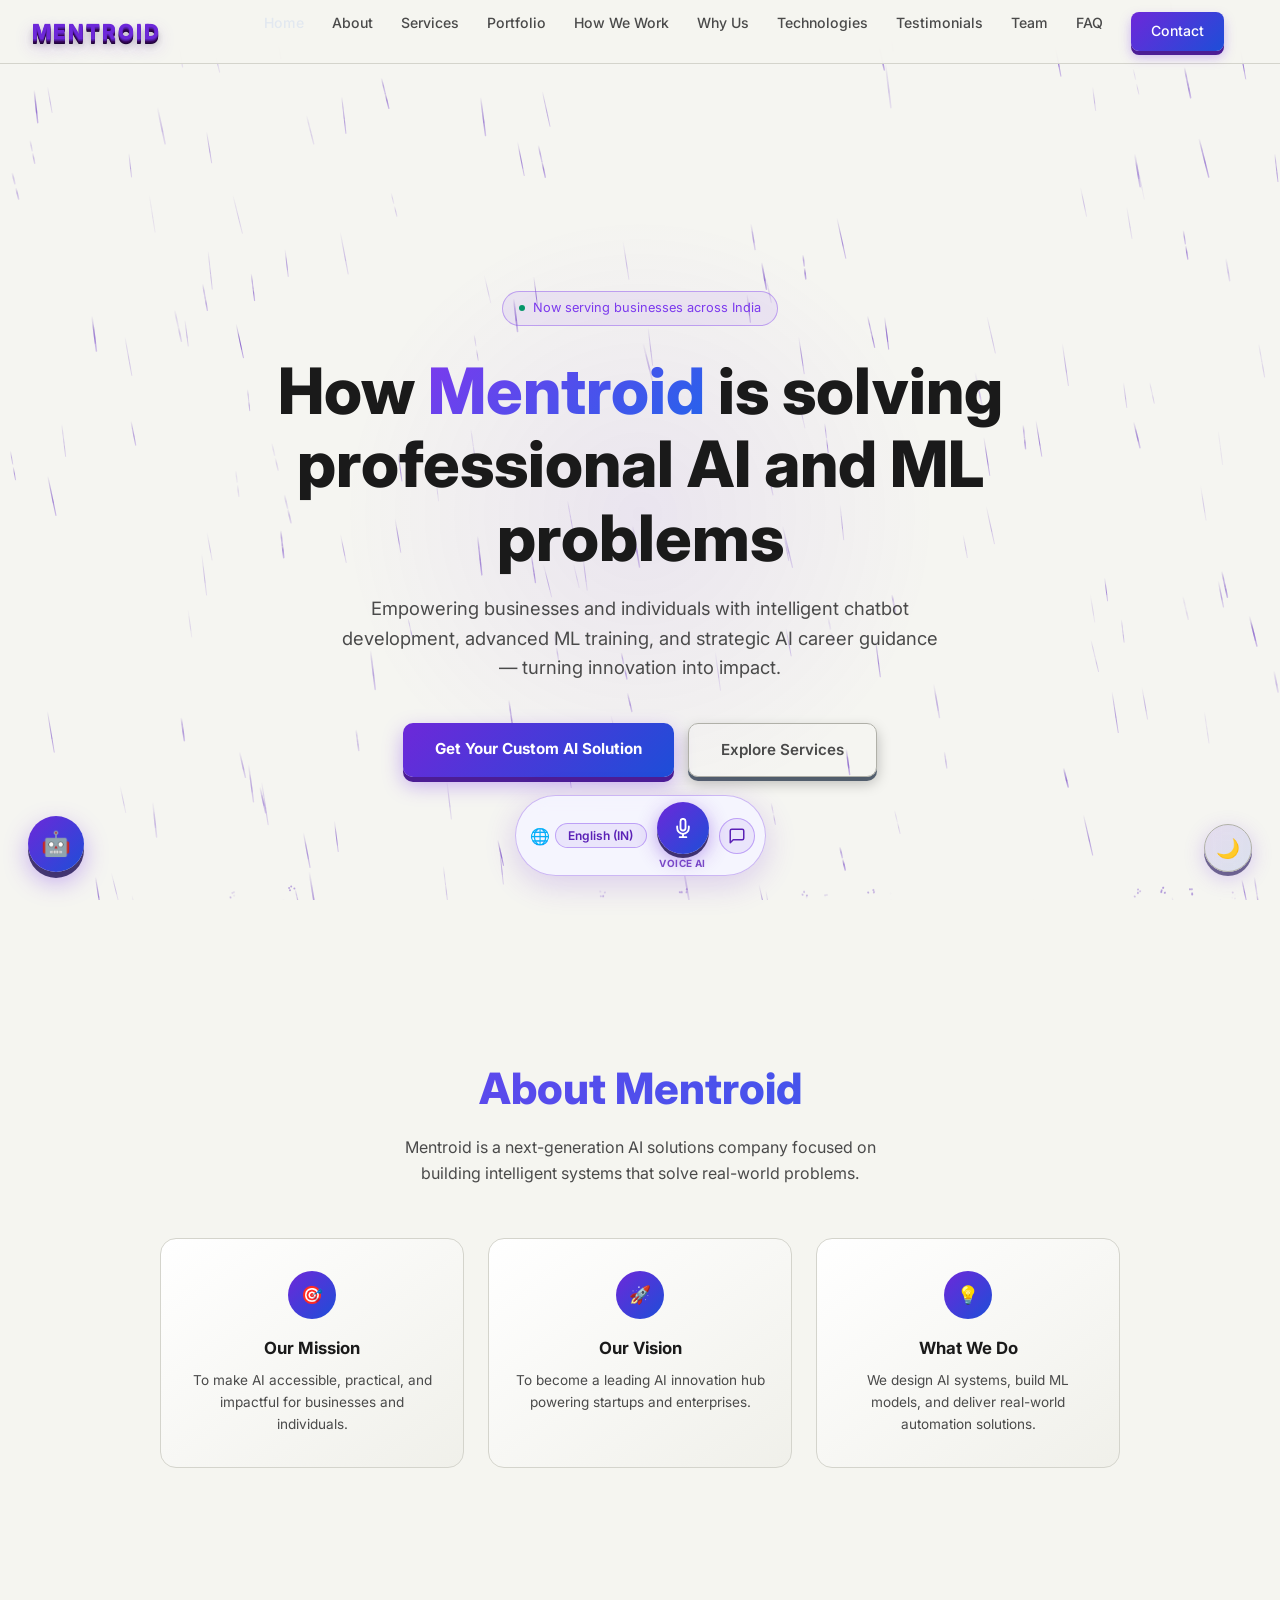
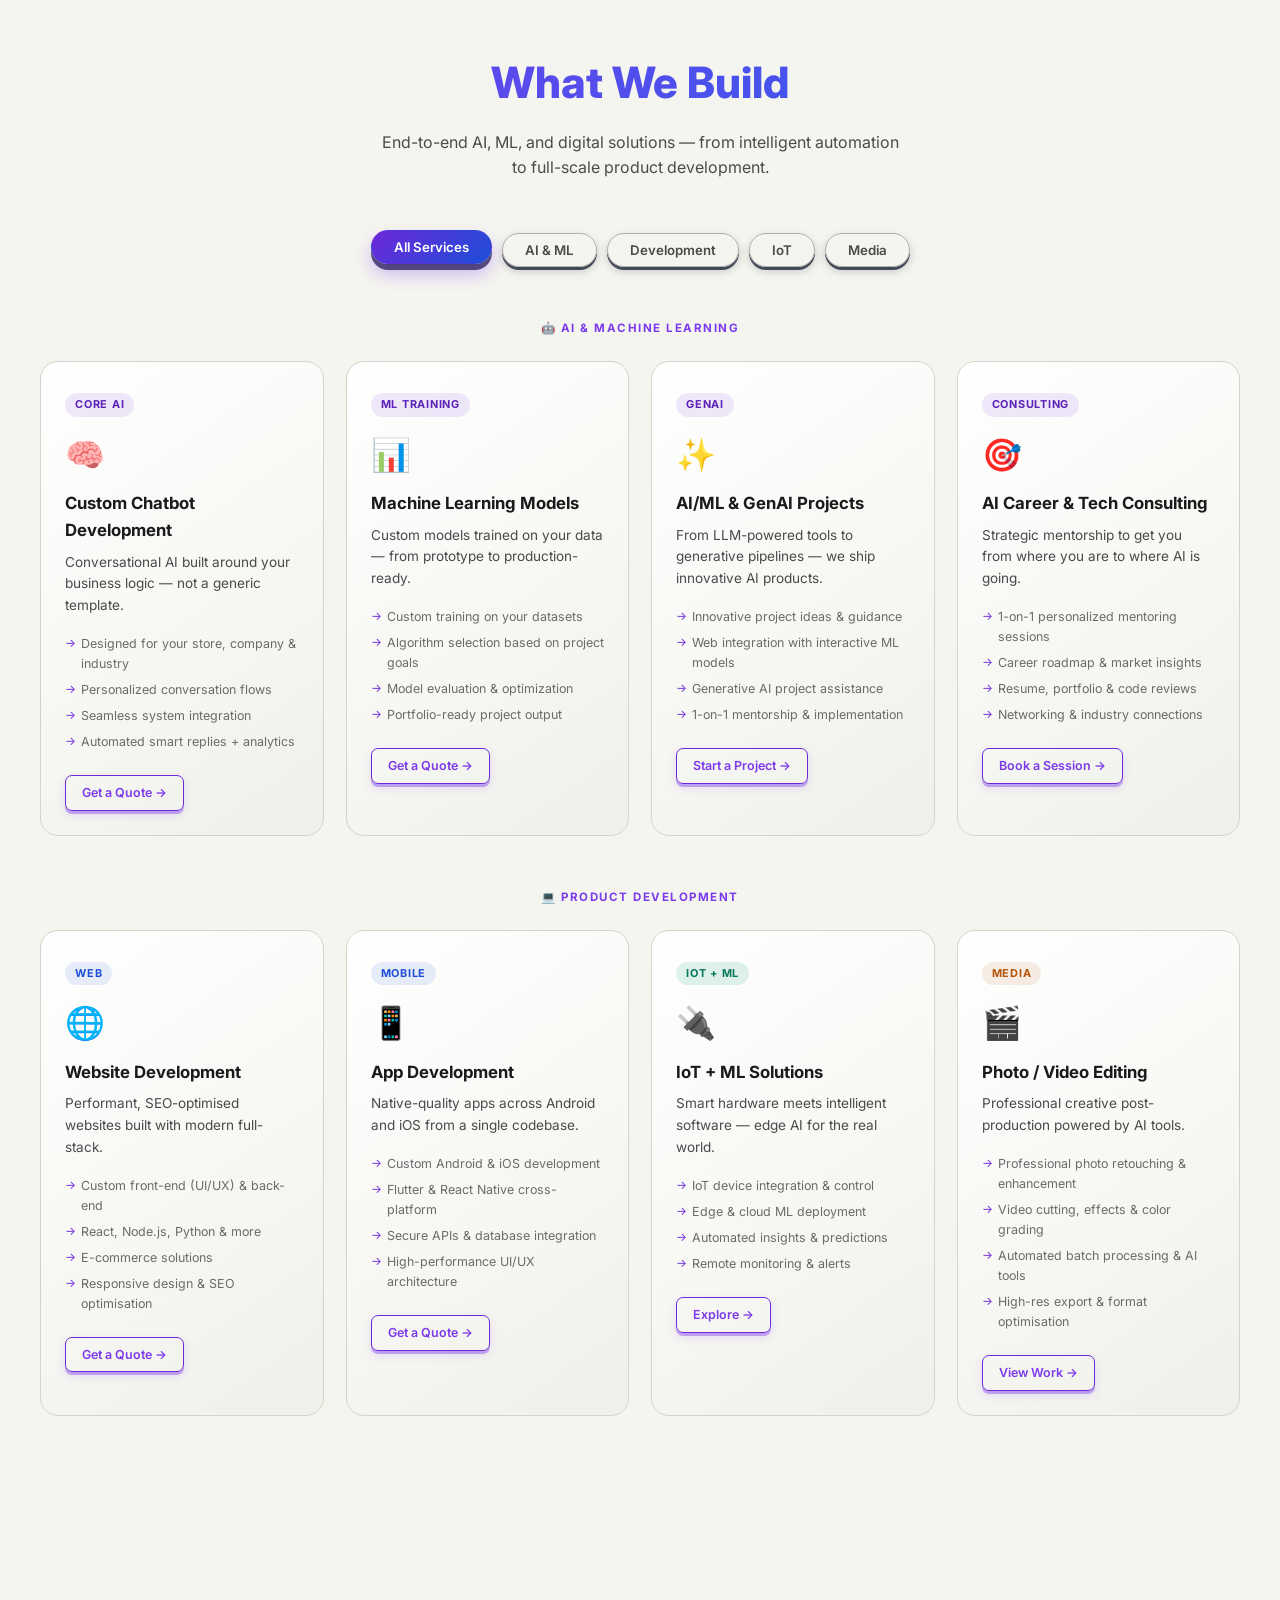
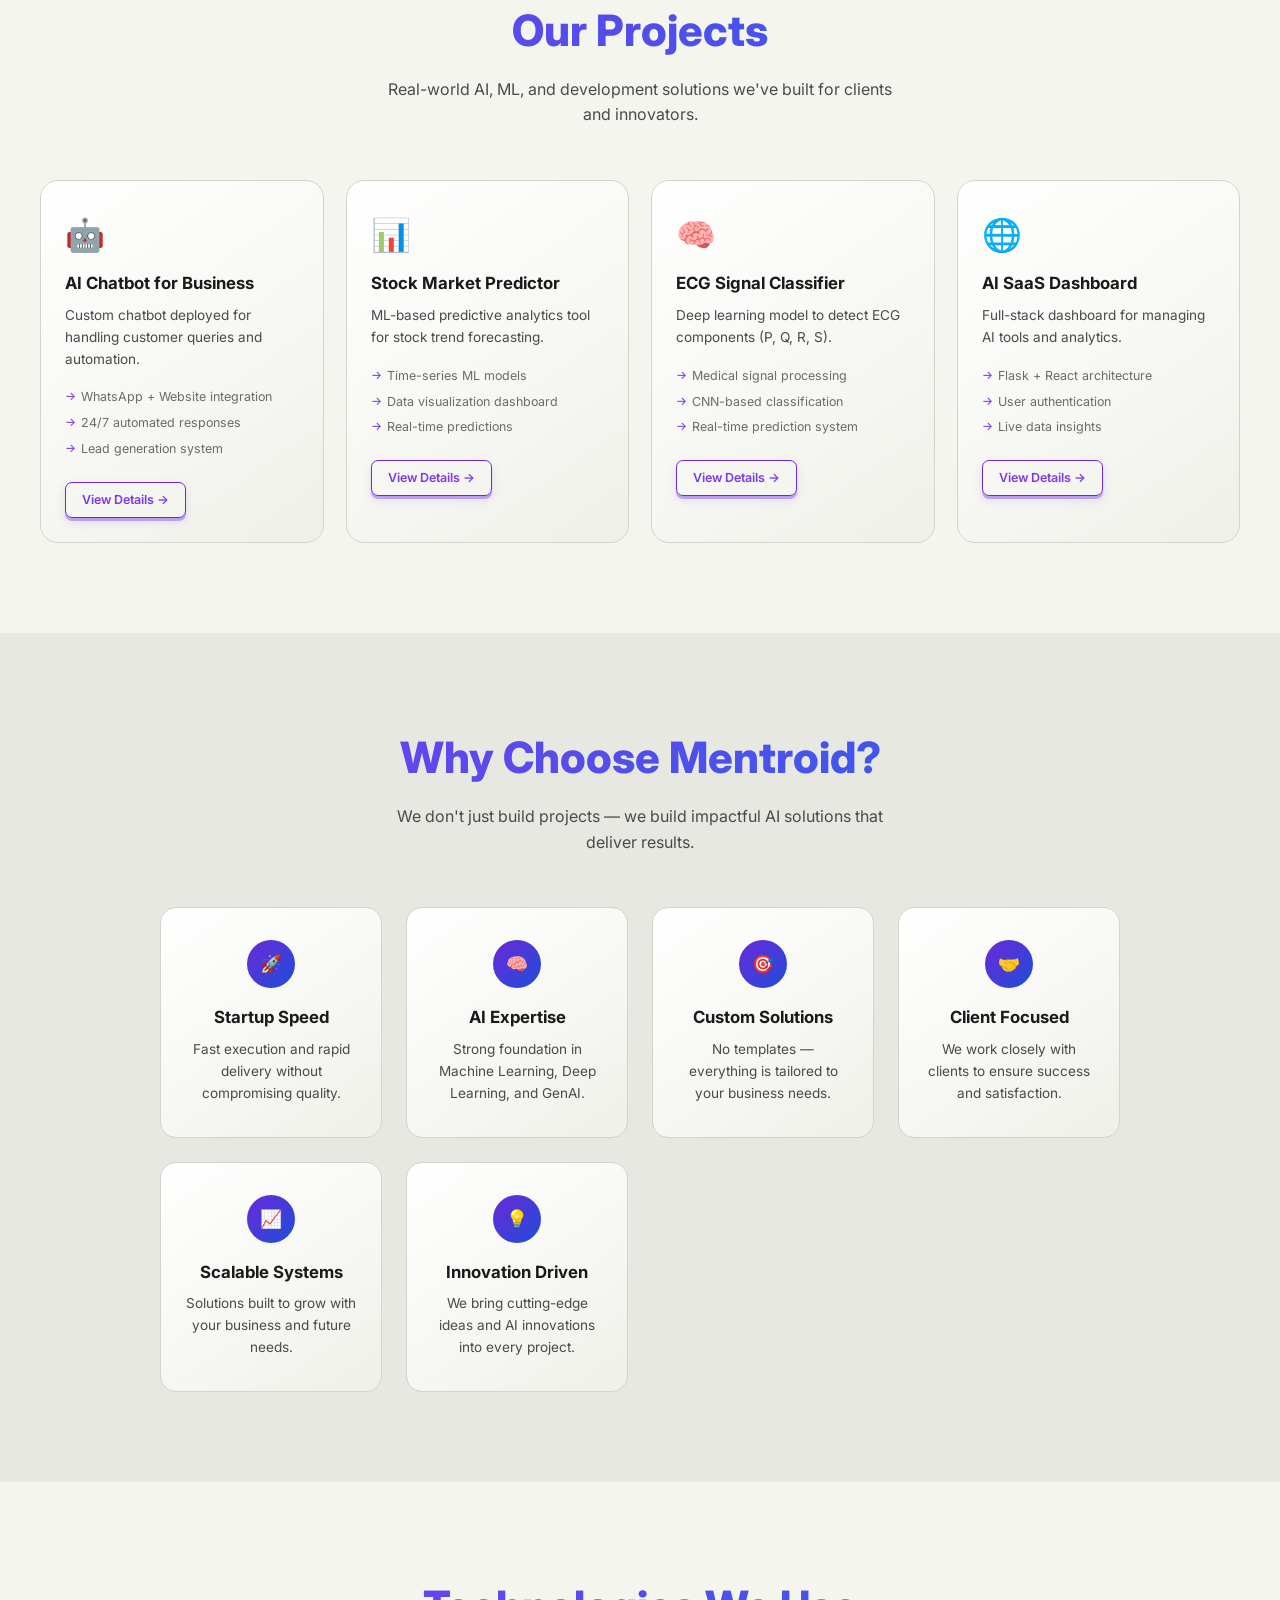
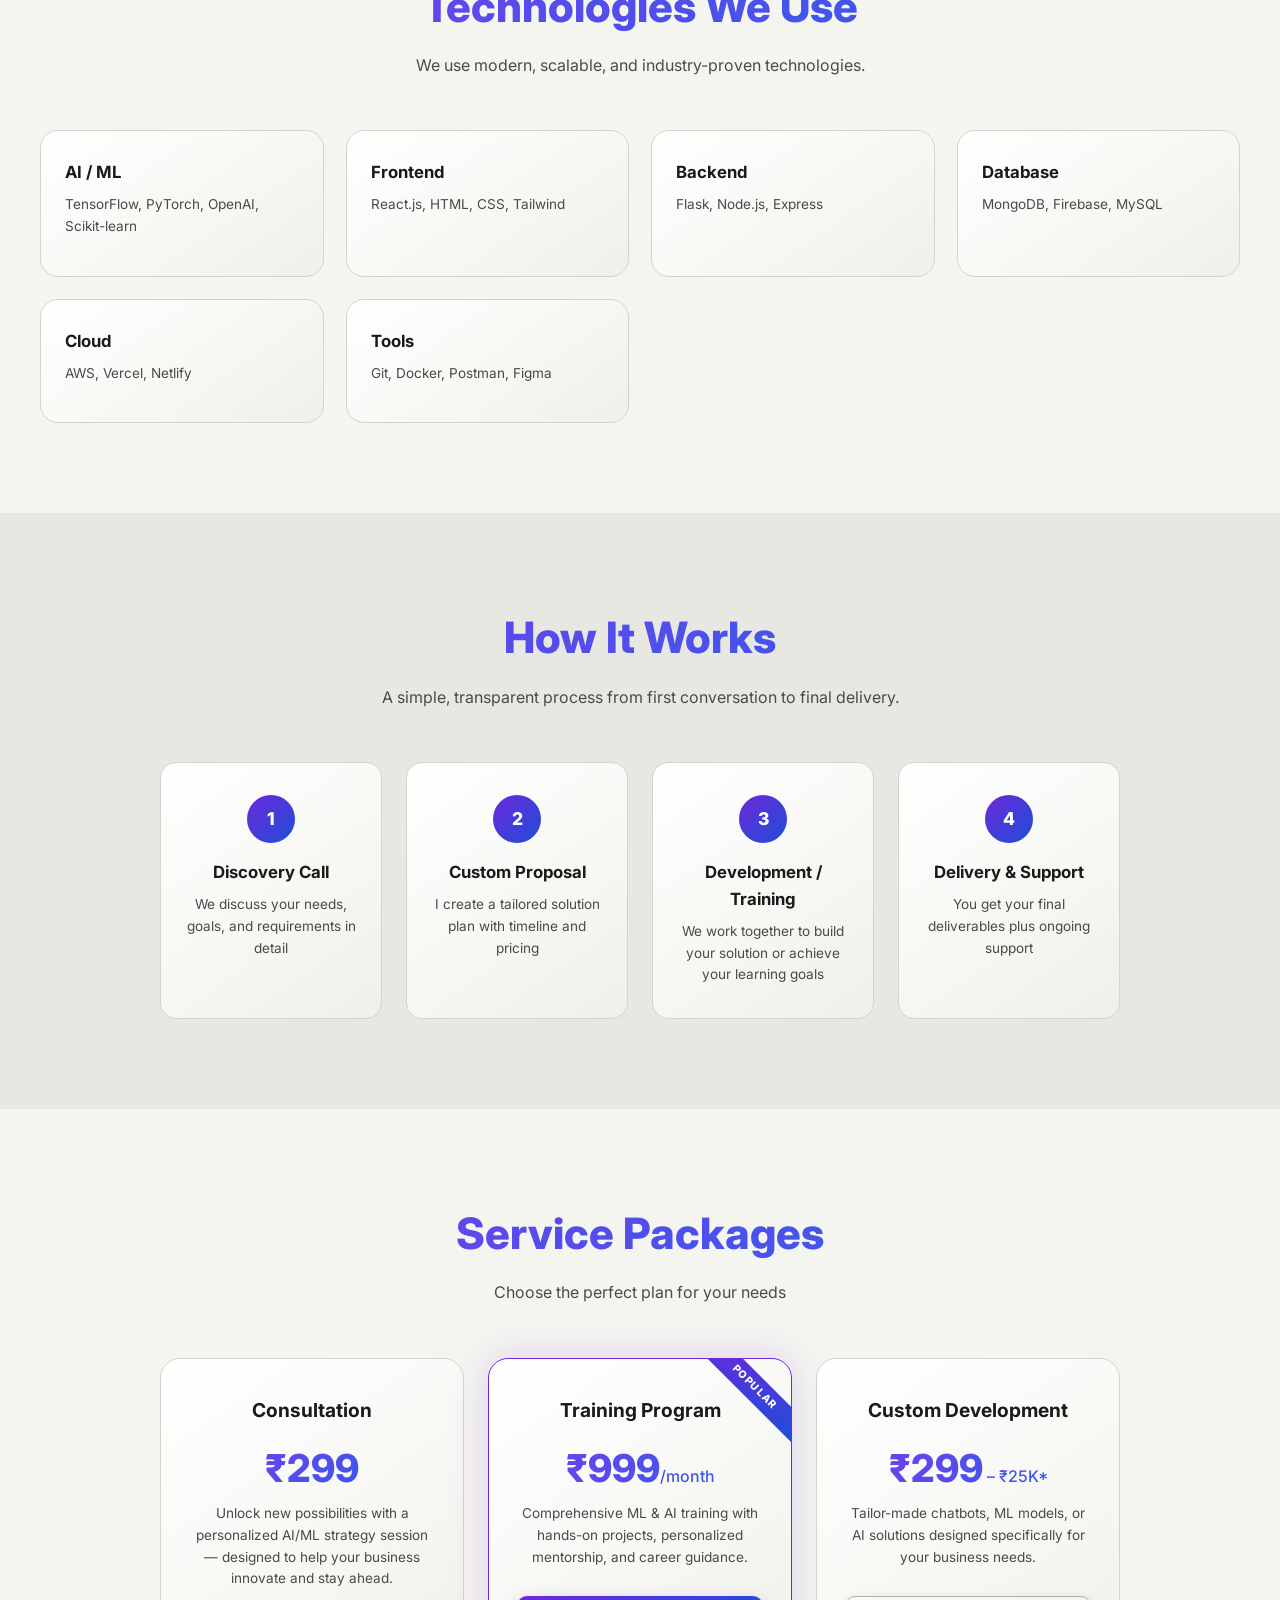
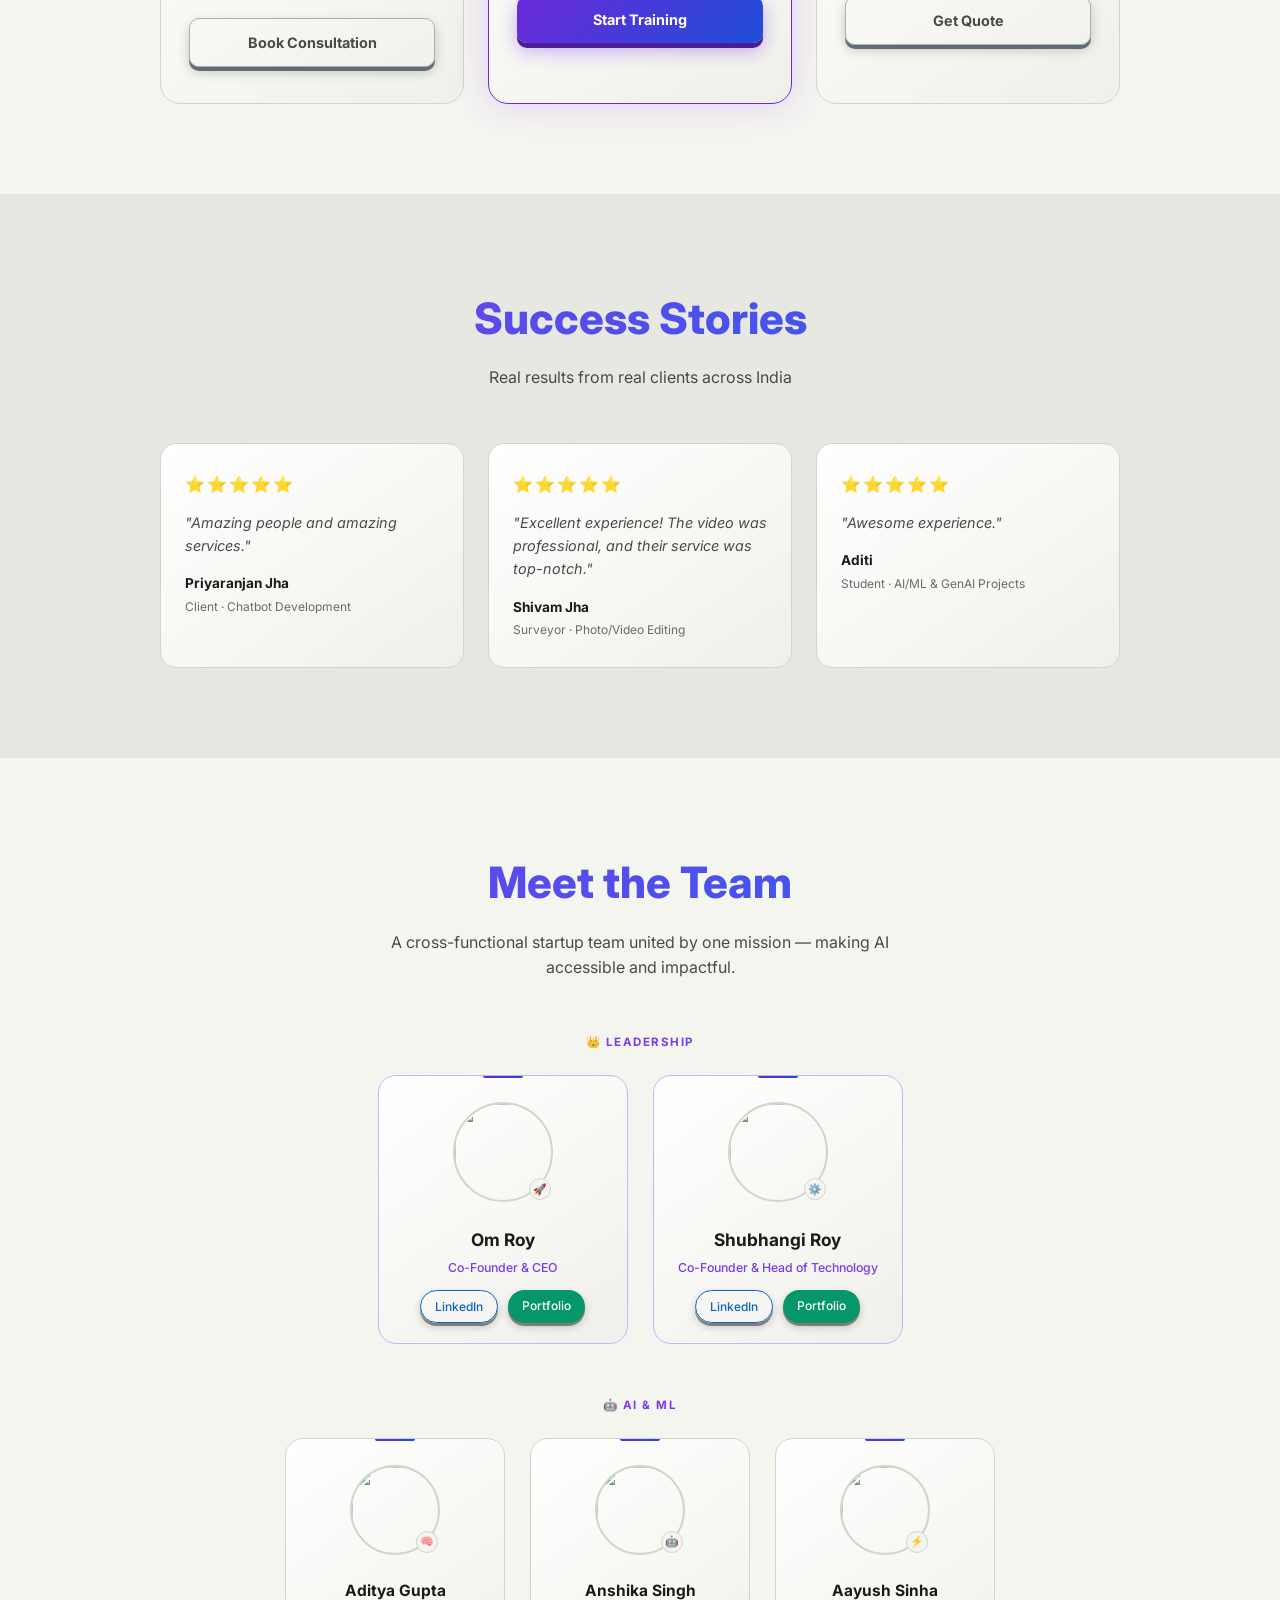
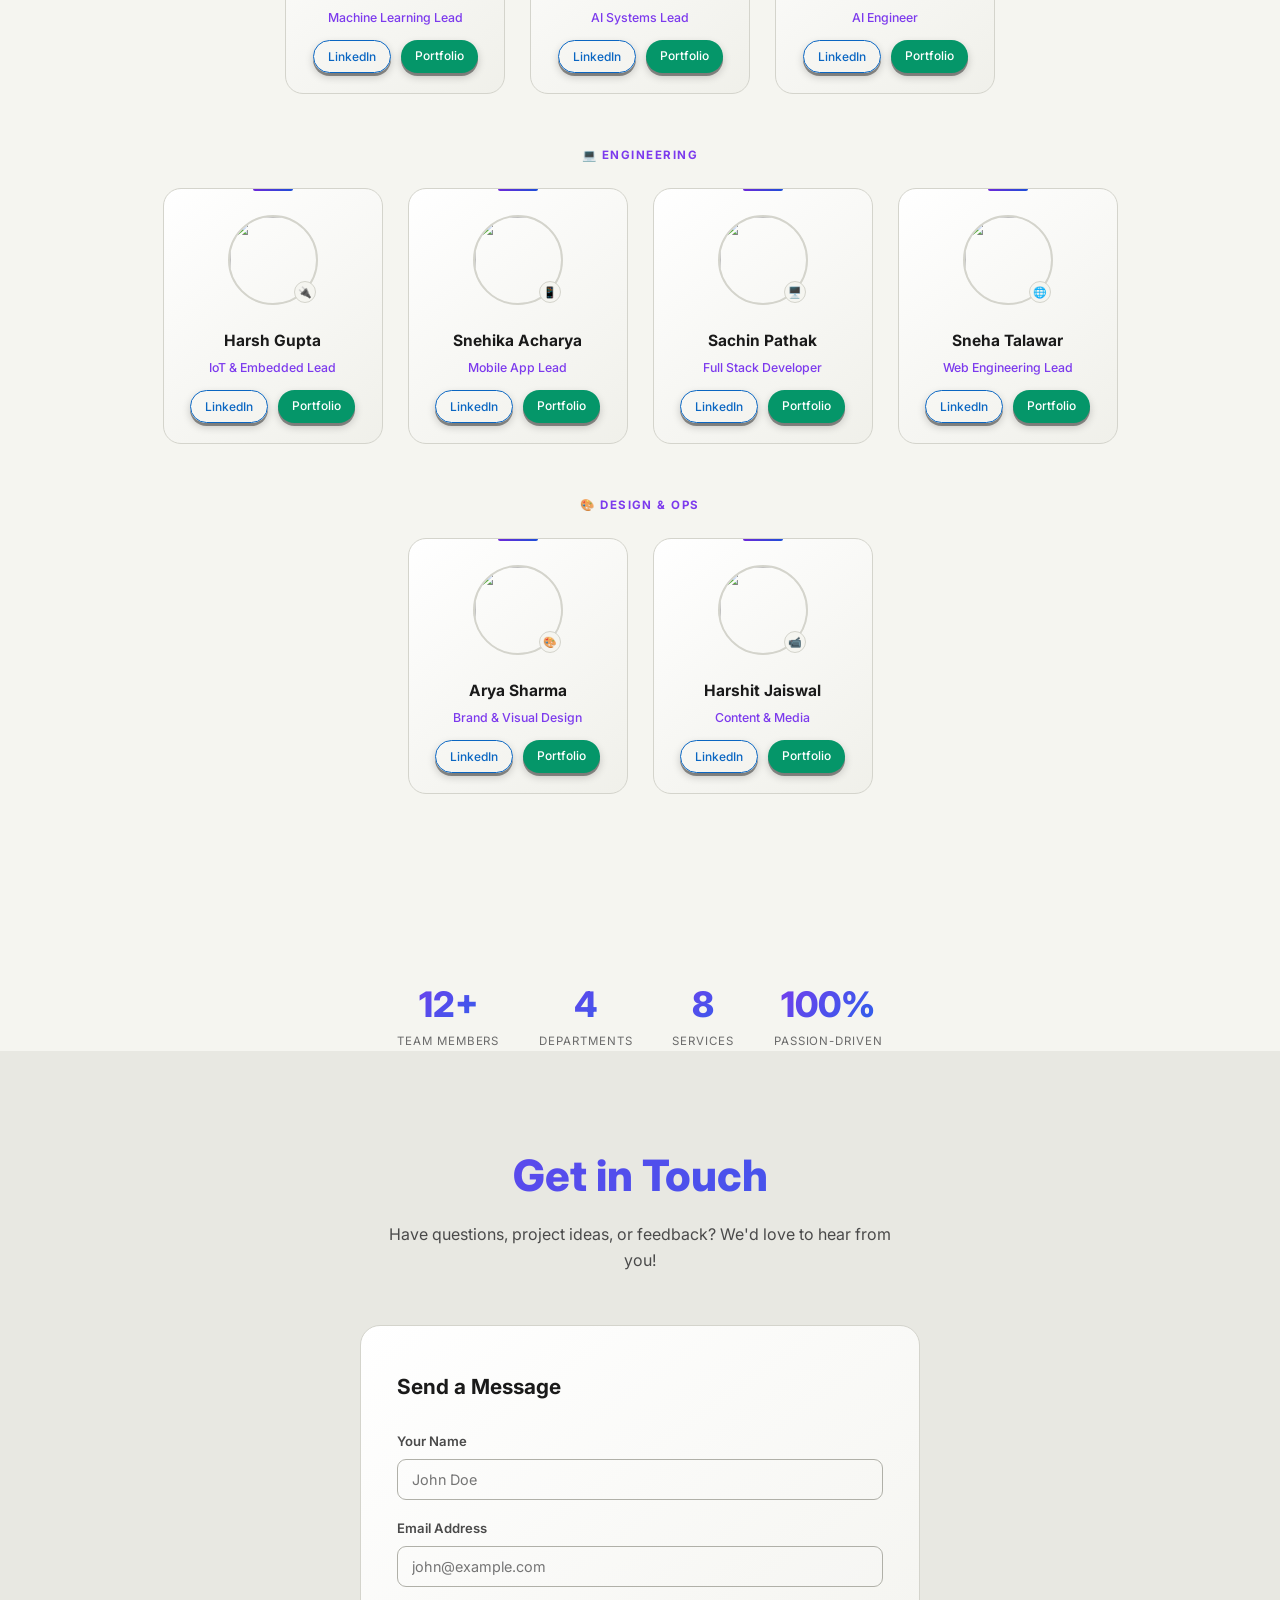
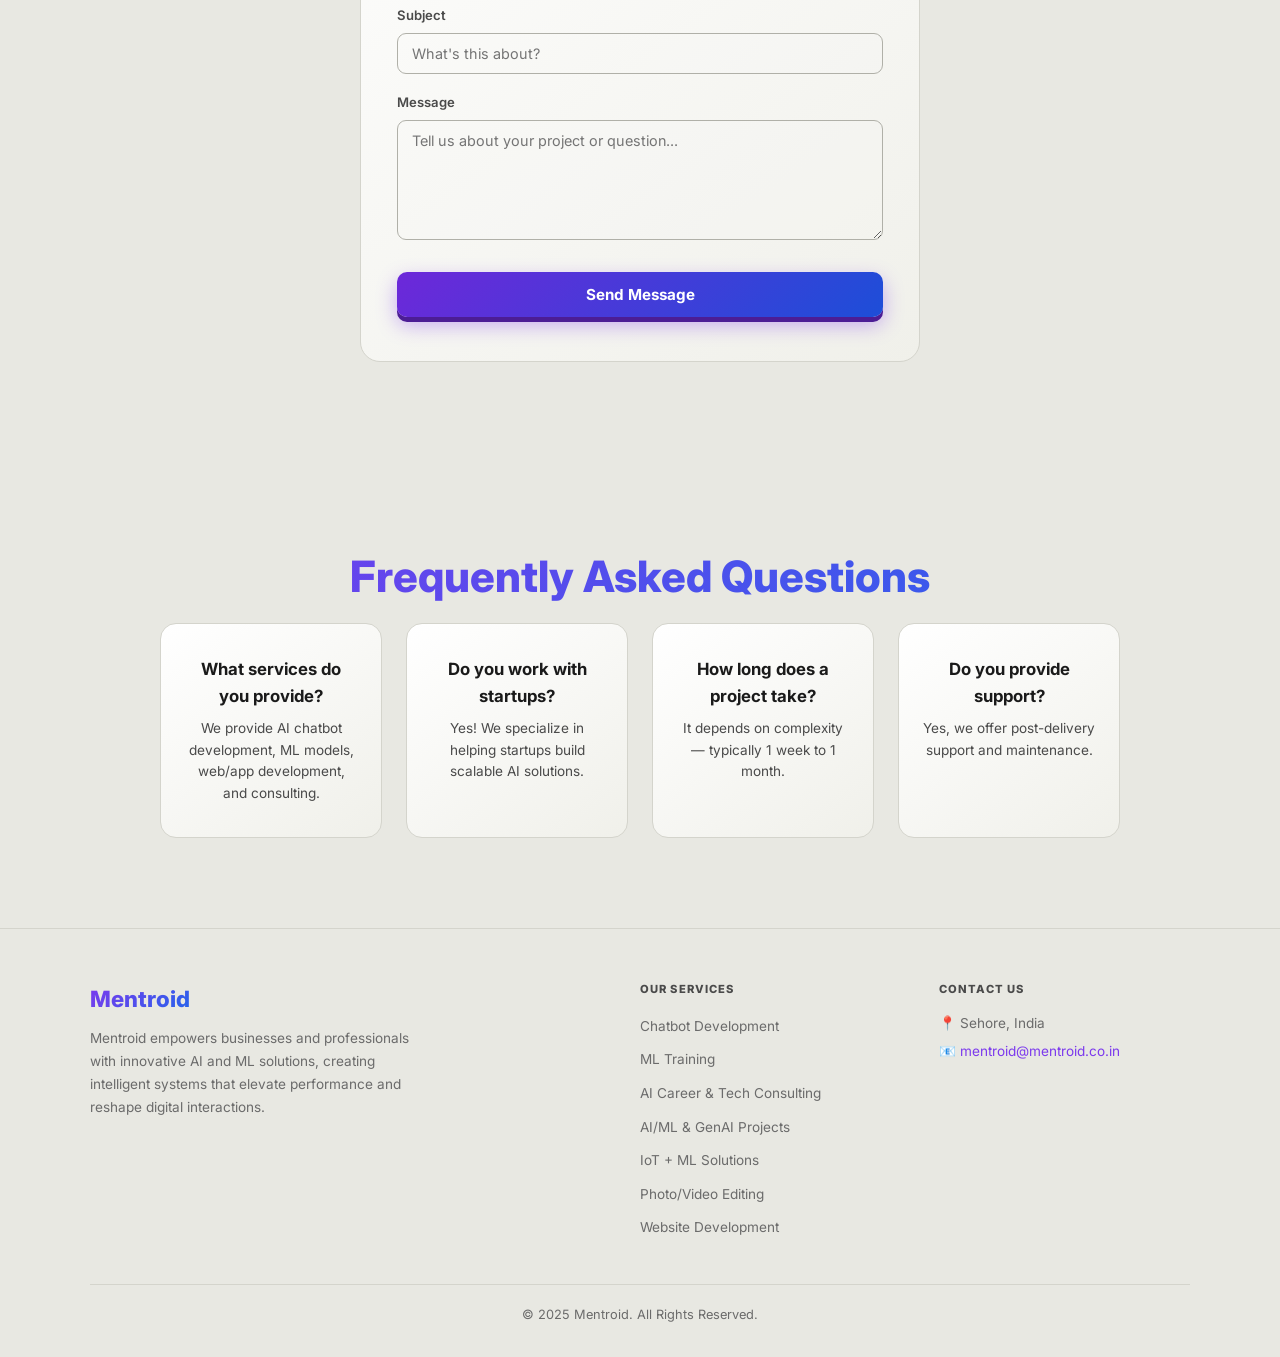
==== index.html @ 5411dbc1 "Add files via upload" ====
<!DOCTYPE html>
<html lang="en">

<head>
  <meta charset="UTF-8" />
  <meta name="viewport" content="width=device-width, initial-scale=1.0, viewport-fit=cover" />
  <title>Mentroid - Professional AI Chatbot & ML Training Services</title>
  <link href="https://fonts.googleapis.com/css2?family=Inter:wght@300;400;500;600;700;800&display=swap"
    rel="stylesheet" />
  <link rel="stylesheet" href="style.css" />
</head>

<body>

  <canvas id="rainCanvas"></canvas>

  <!-- ══ NAVBAR ══ -->
  <nav>
    <span class="nav-logo">Mentroid</span>

    <div class="nav-links">
      <a href="#hero">Home</a>
      <a href="#about">About</a>
      <a href="#services">Services</a>
      <a href="#projects">Portfolio</a>
      <a href="#process">How We Work</a>
      <a href="#why-us">Why Us</a>
      <a href="#tech">Technologies</a>
      <a href="#testimonials">Testimonials</a>
      <a href="#team">Team</a>
      <a href="#faq">FAQ</a>
      <a href="#contact" class="nav-cta">Contact</a>
    </div>

    <div class="nav-right">
      <button class="nav-hamburger" aria-label="Toggle menu" aria-expanded="false">
        <span></span><span></span><span></span>
      </button>
    </div>
  </nav>

  <!-- ══ FLOATING THEME TOGGLE ══ -->
  <button class="theme-toggle" id="themeToggle" aria-label="Toggle dark mode" title="Toggle theme">
    <span class="theme-icon">🌙</span>
  </button>

  <!-- Mobile nav drawer -->
  <div class="nav-drawer">
    <a href="#hero">Home</a>
    <a href="#about">About</a>
    <a href="#services">Services</a>
    <a href="#projects">Portfolio</a>
    <a href="#process">How We Work</a>
    <a href="#why-us">Why Us</a>
    <a href="#tech">Technologies</a>
    <a href="#testimonials">Testimonials</a>
    <a href="#team">Team</a>
    <a href="#faq">FAQ</a>
    <a href="#contact" class="nav-cta">Contact</a>
  </div>

  <!-- ══ HERO ══ -->
  <section id="hero">
    <div class="hero-inner">
      <div class="hero-badge">
        <span></span> Now serving businesses across India
      </div>
      <h1>How <span class="grad-text">Mentroid</span> is solving professional AI and ML problems</h1>
      <p>Empowering businesses and individuals with intelligent chatbot development, advanced ML training, and strategic
        AI career guidance — turning innovation into impact.</p>
      <div class="hero-btns">
        <a href="#contact" class="btn-primary">Get Your Custom AI Solution</a>
        <a href="#services" class="btn-outline">Explore Services</a>
      </div>
    </div>
  </section>

  <!-- ══ ABUT ══ -->
  <section id="about" class="section">
    <div class="container">
      <h2 class="section-title">About Mentroid</h2>
      <p class="section-sub">
        Mentroid is a next-generation AI solutions company focused on building intelligent systems that solve real-world
        problems.
      </p>

      <div class="process-steps">
        <div class="step-card">
          <div class="step-num">🎯</div>
          <h3>Our Mission</h3>
          <p>To make AI accessible, practical, and impactful for businesses and individuals.</p>
        </div>

        <div class="step-card">
          <div class="step-num">🚀</div>
          <h3>Our Vision</h3>
          <p>To become a leading AI innovation hub powering startups and enterprises.</p>
        </div>

        <div class="step-card">
          <div class="step-num">💡</div>
          <h3>What We Do</h3>
          <p>We design AI systems, build ML models, and deliver real-world automation solutions.</p>
        </div>
      </div>
    </div>
  </section>

  <!-- ══ SERVICES (IMPROVED) ══ -->
  <section id="services" class="section">
    <div class="container">
      <h2 class="section-title">What We Build</h2>
      <p class="section-sub">End-to-end AI, ML, and digital solutions — from intelligent automation to full-scale
        product development.</p>

      <div class="svc-filters">
        <button class="svc-filter active">All Services</button>
        <button class="svc-filter">AI & ML</button>
        <button class="svc-filter">Development</button>
        <button class="svc-filter">IoT</button>
        <button class="svc-filter">Media</button>
      </div>

      <!-- AI & ML cluster -->
      <p class="cat-label">🤖 AI & Machine Learning</p>
      <div class="svc-grid">

        <div class="svc-card">
          <span class="svc-badge b-ai">Core AI</span>
          <div class="svc-icon">🧠</div>
          <h3>Custom Chatbot Development</h3>
          <p>Conversational AI built around your business logic — not a generic template.</p>
          <ul class="svc-features">
            <li>Designed for your store, company & industry</li>
            <li>Personalized conversation flows</li>
            <li>Seamless system integration</li>
            <li>Automated smart replies + analytics</li>
          </ul>
          <a href="#contact" class="svc-cta">Get a Quote →</a>
        </div>

        <div class="svc-card">
          <span class="svc-badge b-ai">ML Training</span>
          <div class="svc-icon">📊</div>
          <h3>Machine Learning Models</h3>
          <p>Custom models trained on your data — from prototype to production-ready.</p>
          <ul class="svc-features">
            <li>Custom training on your datasets</li>
            <li>Algorithm selection based on project goals</li>
            <li>Model evaluation & optimization</li>
            <li>Portfolio-ready project output</li>
          </ul>
          <a href="#contact" class="svc-cta">Get a Quote →</a>
        </div>

        <div class="svc-card">
          <span class="svc-badge b-ai">GenAI</span>
          <div class="svc-icon">✨</div>
          <h3>AI/ML & GenAI Projects</h3>
          <p>From LLM-powered tools to generative pipelines — we ship innovative AI products.</p>
          <ul class="svc-features">
            <li>Innovative project ideas & guidance</li>
            <li>Web integration with interactive ML models</li>
            <li>Generative AI project assistance</li>
            <li>1-on-1 mentorship & implementation</li>
          </ul>
          <a href="#contact" class="svc-cta">Start a Project →</a>
        </div>

        <div class="svc-card">
          <span class="svc-badge b-ai">Consulting</span>
          <div class="svc-icon">🎯</div>
          <h3>AI Career & Tech Consulting</h3>
          <p>Strategic mentorship to get you from where you are to where AI is going.</p>
          <ul class="svc-features">
            <li>1-on-1 personalized mentoring sessions</li>
            <li>Career roadmap & market insights</li>
            <li>Resume, portfolio & code reviews</li>
            <li>Networking & industry connections</li>
          </ul>
          <a href="#pricing" class="svc-cta">Book a Session →</a>
        </div>

      </div>

      <!-- Development cluster -->
      <p class="cat-label">💻 Product Development</p>
      <div class="svc-grid">

        <div class="svc-card">
          <span class="svc-badge b-dev">Web</span>
          <div class="svc-icon">🌐</div>
          <h3>Website Development</h3>
          <p>Performant, SEO-optimised websites built with modern full-stack.</p>
          <ul class="svc-features">
            <li>Custom front-end (UI/UX) & back-end</li>
            <li>React, Node.js, Python & more</li>
            <li>E-commerce solutions</li>
            <li>Responsive design & SEO optimisation</li>
          </ul>
          <a href="#contact" class="svc-cta">Get a Quote →</a>
        </div>

        <div class="svc-card">
          <span class="svc-badge b-dev">Mobile</span>
          <div class="svc-icon">📱</div>
          <h3>App Development</h3>
          <p>Native-quality apps across Android and iOS from a single codebase.</p>
          <ul class="svc-features">
            <li>Custom Android & iOS development</li>
            <li>Flutter & React Native cross-platform</li>
            <li>Secure APIs & database integration</li>
            <li>High-performance UI/UX architecture</li>
          </ul>
          <a href="#contact" class="svc-cta">Get a Quote →</a>
        </div>

        <div class="svc-card">
          <span class="svc-badge b-iot">IoT + ML</span>
          <div class="svc-icon">🔌</div>
          <h3>IoT + ML Solutions</h3>
          <p>Smart hardware meets intelligent software — edge AI for the real world.</p>
          <ul class="svc-features">
            <li>IoT device integration & control</li>
            <li>Edge & cloud ML deployment</li>
            <li>Automated insights & predictions</li>
            <li>Remote monitoring & alerts</li>
          </ul>
          <a href="#contact" class="svc-cta">Explore →</a>
        </div>

        <div class="svc-card">
          <span class="svc-badge b-media">Media</span>
          <div class="svc-icon">🎬</div>
          <h3>Photo / Video Editing</h3>
          <p>Professional creative post-production powered by AI tools.</p>
          <ul class="svc-features">
            <li>Professional photo retouching & enhancement</li>
            <li>Video cutting, effects & color grading</li>
            <li>Automated batch processing & AI tools</li>
            <li>High-res export & format optimisation</li>
          </ul>
          <a href="#contact" class="svc-cta">View Work →</a>
        </div>

      </div>
    </div>
  </section>

  <!-- ══ SERVICES ══ -->
  <!-- ══ PROJECTS ══ -->
  <section id="projects" class="section">
    <div class="container">
      <h2 class="section-title">Our Projects</h2>
      <p class="section-sub">
        Real-world AI, ML, and development solutions we've built for clients and innovators.
      </p>

      <div class="svc-grid">

        <!-- Project 1 -->
        <div class="svc-card">
          <div class="svc-icon">🤖</div>
          <h3>AI Chatbot for Business</h3>
          <p>Custom chatbot deployed for handling customer queries and automation.</p>
          <ul class="svc-features">
            <li>WhatsApp + Website integration</li>
            <li>24/7 automated responses</li>
            <li>Lead generation system</li>
          </ul>
          <a href="#contact" class="svc-cta">View Details →</a>
        </div>

        <!-- Project 2 -->
        <div class="svc-card">
          <div class="svc-icon">📊</div>
          <h3>Stock Market Predictor</h3>
          <p>ML-based predictive analytics tool for stock trend forecasting.</p>
          <ul class="svc-features">
            <li>Time-series ML models</li>
            <li>Data visualization dashboard</li>
            <li>Real-time predictions</li>
          </ul>
          <a href="#contact" class="svc-cta">View Details →</a>
        </div>

        <!-- Project 3 -->
        <div class="svc-card">
          <div class="svc-icon">🧠</div>
          <h3>ECG Signal Classifier</h3>
          <p>Deep learning model to detect ECG components (P, Q, R, S).</p>
          <ul class="svc-features">
            <li>Medical signal processing</li>
            <li>CNN-based classification</li>
            <li>Real-time prediction system</li>
          </ul>
          <a href="#contact" class="svc-cta">View Details →</a>
        </div>

        <!-- Project 4 -->
        <div class="svc-card">
          <div class="svc-icon">🌐</div>
          <h3>AI SaaS Dashboard</h3>
          <p>Full-stack dashboard for managing AI tools and analytics.</p>
          <ul class="svc-features">
            <li>Flask + React architecture</li>
            <li>User authentication</li>
            <li>Live data insights</li>
          </ul>
          <a href="#contact" class="svc-cta">View Details →</a>
        </div>

      </div>
    </div>
  </section>

  <!-- ══ WHY US ══ -->
  <!-- ══ WHY CHOOSE US ══ -->
  <section id="why-us" class="section" style="background: var(--bg2);">
    <div class="container">
      <h2 class="section-title">Why Choose Mentroid?</h2>
      <p class="section-sub">
        We don't just build projects — we build impactful AI solutions that deliver results.
      </p>

      <div class="process-steps">

        <div class="step-card">
          <div class="step-num">🚀</div>
          <h3>Startup Speed</h3>
          <p>Fast execution and rapid delivery without compromising quality.</p>
        </div>

        <div class="step-card">
          <div class="step-num">🧠</div>
          <h3>AI Expertise</h3>
          <p>Strong foundation in Machine Learning, Deep Learning, and GenAI.</p>
        </div>

        <div class="step-card">
          <div class="step-num">🎯</div>
          <h3>Custom Solutions</h3>
          <p>No templates — everything is tailored to your business needs.</p>
        </div>

        <div class="step-card">
          <div class="step-num">🤝</div>
          <h3>Client Focused</h3>
          <p>We work closely with clients to ensure success and satisfaction.</p>
        </div>

        <div class="step-card">
          <div class="step-num">📈</div>
          <h3>Scalable Systems</h3>
          <p>Solutions built to grow with your business and future needs.</p>
        </div>

        <div class="step-card">
          <div class="step-num">💡</div>
          <h3>Innovation Driven</h3>
          <p>We bring cutting-edge ideas and AI innovations into every project.</p>
        </div>

      </div>
    </div>
  </section>

  <!-- ══ TECH ══ -->
  <section id="tech" class="section">
    <div class="container">
      <h2 class="section-title">Technologies We Use</h2>
      <p class="section-sub">
        We use modern, scalable, and industry-proven technologies.
      </p>

      <div class="svc-grid">

        <div class="svc-card">
          <h3>AI / ML</h3>
          <p>TensorFlow, PyTorch, OpenAI, Scikit-learn</p>
        </div>

        <div class="svc-card">
          <h3>Frontend</h3>
          <p>React.js, HTML, CSS, Tailwind</p>
        </div>

        <div class="svc-card">
          <h3>Backend</h3>
          <p>Flask, Node.js, Express</p>
        </div>

        <div class="svc-card">
          <h3>Database</h3>
          <p>MongoDB, Firebase, MySQL</p>
        </div>

        <div class="svc-card">
          <h3>Cloud</h3>
          <p>AWS, Vercel, Netlify</p>
        </div>

        <div class="svc-card">
          <h3>Tools</h3>
          <p>Git, Docker, Postman, Figma</p>
        </div>

      </div>
    </div>
  </section>

  <!-- ══ PROCESS ══ -->
  <section id="process" class="section">
    <div class="container">
      <h2 class="section-title">How It Works</h2>
      <p class="section-sub">A simple, transparent process from first conversation to final delivery.</p>
      <div class="process-steps">
        <div class="step-card">
          <div class="step-num">1</div>
          <h3>Discovery Call</h3>
          <p>We discuss your needs, goals, and requirements in detail</p>
        </div>
        <div class="step-card">
          <div class="step-num">2</div>
          <h3>Custom Proposal</h3>
          <p>I create a tailored solution plan with timeline and pricing</p>
        </div>
        <div class="step-card">
          <div class="step-num">3</div>
          <h3>Development / Training</h3>
          <p>We work together to build your solution or achieve your learning goals</p>
        </div>
        <div class="step-card">
          <div class="step-num">4</div>
          <h3>Delivery & Support</h3>
          <p>You get your final deliverables plus ongoing support</p>
        </div>
      </div>
    </div>
  </section>

  <!-- ══ PRICING ══ -->
  <section id="pricing" class="section">
    <div class="container">
      <h2 class="section-title">Service Packages</h2>
      <p class="section-sub">Choose the perfect plan for your needs</p>
      <div class="pricing-grid">

        <div class="price-card">
          <h3>Consultation</h3>
          <div class="price-amount grad-text">₹299</div>
          <p>Unlock new possibilities with a personalized AI/ML strategy session — designed to help your business
            innovate and stay ahead.</p>
          <a href="#contact" class="price-btn outline">Book Consultation</a>
        </div>

        <div class="price-card featured">
          <h3>Training Program</h3>
          <div class="price-amount grad-text">₹999<span
              style="font-size:1rem;font-weight:500;color:var(--muted)">/month</span></div>
          <p>Comprehensive ML & AI training with hands-on projects, personalized mentorship, and career guidance.</p>
          <a href="#contact" class="price-btn fill">Start Training</a>
        </div>

        <div class="price-card">
          <h3>Custom Development</h3>
          <div class="price-amount grad-text">₹299<span style="font-size:1rem;font-weight:500;color:var(--muted)"> –
              ₹25K*</span></div>
          <p>Tailor-made chatbots, ML models, or AI solutions designed specifically for your business needs.</p>
          <a href="#contact" class="price-btn outline">Get Quote</a>
        </div>

      </div>
    </div>
  </section>

  <!-- ══ TESTIMONIALS ══ -->
  <section id="testimonials" class="section">
    <div class="container">
      <h2 class="section-title">Success Stories</h2>
      <p class="section-sub">Real results from real clients across India</p>
      <div class="testimonials-grid">

        <div class="review-card">
          <div class="review-stars">⭐⭐⭐⭐⭐</div>
          <p class="review-text">"Amazing people and amazing services."</p>
          <p class="review-author">Priyaranjan Jha</p>
          <p class="review-meta">Client · Chatbot Development</p>
        </div>

        <div class="review-card">
          <div class="review-stars">⭐⭐⭐⭐⭐</div>
          <p class="review-text">"Excellent experience! The video was professional, and their service was top-notch."
          </p>
          <p class="review-author">Shivam Jha</p>
          <p class="review-meta">Surveyor · Photo/Video Editing</p>
        </div>

        <div class="review-card">
          <div class="review-stars">⭐⭐⭐⭐⭐</div>
          <p class="review-text">"Awesome experience."</p>
          <p class="review-author">Aditi</p>
          <p class="review-meta">Student · AI/ML & GenAI Projects</p>
        </div>

      </div>
    </div>
  </section>

  <!-- ══ TEAM (IMPROVED) ══ -->
  <section id="team" class="section">
    <div class="container">
      <h2 class="section-title">Meet the Team</h2>
      <p class="section-sub">
        A cross-functional startup team united by one mission — making AI accessible and impactful.
      </p>

      <!-- Leadership -->
      <p class="cat-label">👑 Leadership</p>
      <div class="team-row">

        <div class="member-card leader">
          <div class="avatar-wrap">
            <img src="https://www.mentroid.co.in/Images/om1.jpg">
            <span class="avatar-badge">🚀</span>
          </div>
          <p class="member-name">Om Roy</p>
          <p class="member-role">Co-Founder & CEO</p>
          <div class="member-links">
            <a href="https://www.linkedin.com/in/om-roy-3b809628a/" target="_blank">LinkedIn</a>
            <a href="https://portfolio-eiv7.vercel.app/" target="_blank" class="portfolio">Portfolio</a>
          </div>
        </div>

        <div class="member-card leader">
          <div class="avatar-wrap">
            <img src="https://www.mentroid.co.in/Images/shubhangi.jpg">
            <span class="avatar-badge">⚙️</span>
          </div>
          <p class="member-name">Shubhangi Roy</p>
          <p class="member-role">Co-Founder & Head of Technology</p>
          <div class="member-links">
            <a href="https://www.linkedin.com/in/shubhangi-roy-762a3427a/" target="_blank">LinkedIn</a>
            <a href="#" class="portfolio">Portfolio</a>
          </div>
        </div>

      </div>

      <!-- AI & ML -->
      <p class="cat-label">🤖 AI & ML</p>
      <div class="team-row">

        <div class="member-card">
          <div class="avatar-wrap">
            <img src="https://www.mentroid.co.in/Images/Aditya.jpg">
            <span class="avatar-badge">🧠</span>
          </div>
          <p class="member-name">Aditya Gupta</p>
          <p class="member-role">Machine Learning Lead</p>
          <div class="member-links">
            <a href="https://www.linkedin.com/in/aditya-gupta-b06418365" target="_blank">LinkedIn</a>
            <a href="#" class="portfolio">Portfolio</a>
          </div>
        </div>

        <div class="member-card">
          <div class="avatar-wrap">
            <img src="https://www.mentroid.co.in/Images/anshika.jpg">
            <span class="avatar-badge">🤖</span>
          </div>
          <p class="member-name">Anshika Singh</p>
          <p class="member-role">AI Systems Lead</p>
          <div class="member-links">
            <a href="https://www.linkedin.com/in/anshika-singh093" target="_blank">LinkedIn</a>
            <a href="#" class="portfolio">Portfolio</a>
          </div>
        </div>

        <div class="member-card">
          <div class="avatar-wrap">
            <img src="https://www.mentroid.co.in/Images/aayush.jpg">
            <span class="avatar-badge">⚡</span>
          </div>
          <p class="member-name">Aayush Sinha</p>
          <p class="member-role">AI Engineer</p>
          <div class="member-links">
            <a href="https://www.linkedin.com/in/aayush-sinha-481345230/" target="_blank">LinkedIn</a>
            <a href="#" class="portfolio">Portfolio</a>
          </div>
        </div>

      </div>

      <!-- Engineering -->
      <p class="cat-label">💻 Engineering</p>
      <div class="team-row">

        <div class="member-card">
          <div class="avatar-wrap">
            <img src="https://www.mentroid.co.in/Images/harsh.jpg">
            <span class="avatar-badge">🔌</span>
          </div>
          <p class="member-name">Harsh Gupta</p>
          <p class="member-role">IoT & Embedded Lead</p>
          <div class="member-links">
            <a href="https://www.linkedin.com/in/harsh-gupta-b7a282278" target="_blank">LinkedIn</a>
            <a href="#" class="portfolio">Portfolio</a>
          </div>
        </div>

        <div class="member-card">
          <div class="avatar-wrap">
            <img src="https://www.mentroid.co.in/Images/Snehika.jpg">
            <span class="avatar-badge">📱</span>
          </div>
          <p class="member-name">Snehika Acharya</p>
          <p class="member-role">Mobile App Lead</p>
          <div class="member-links">
            <a href="https://www.linkedin.com/in/snehika-acharya" target="_blank">LinkedIn</a>
            <a href="#" class="portfolio">Portfolio</a>
          </div>
        </div>

        <div class="member-card">
          <div class="avatar-wrap">
            <img src="https://www.mentroid.co.in/Images/sachin.jpg">
            <span class="avatar-badge">🖥️</span>
          </div>
          <p class="member-name">Sachin Pathak</p>
          <p class="member-role">Full Stack Developer</p>
          <div class="member-links">
            <a href="https://www.linkedin.com/in/sachin-pathak-b52b20215/" target="_blank">LinkedIn</a>
            <a href="#" class="portfolio">Portfolio</a>
          </div>
        </div>

        <div class="member-card">
          <div class="avatar-wrap">
            <img src="https://www.mentroid.co.in/Images/sneha.jpg">
            <span class="avatar-badge">🌐</span>
          </div>
          <p class="member-name">Sneha Talawar</p>
          <p class="member-role">Web Engineering Lead</p>
          <div class="member-links">
            <a href="https://www.linkedin.com/in/sneha-talawar98" target="_blank">LinkedIn</a>
            <a href="#" class="portfolio">Portfolio</a>
          </div>
        </div>

      </div>

      <!-- Design & Ops -->
      <p class="cat-label">🎨 Design & Ops</p>
      <div class="team-row">

        <div class="member-card">
          <div class="avatar-wrap">
            <img src="https://www.mentroid.co.in/Images/arya.jpg">
            <span class="avatar-badge">🎨</span>
          </div>
          <p class="member-name">Arya Sharma</p>
          <p class="member-role">Brand & Visual Design</p>
          <div class="member-links">
            <a href="https://www.linkedin.com/in/arya-sharma-460715340" target="_blank">LinkedIn</a>
            <a href="#" class="portfolio">Portfolio</a>
          </div>
        </div>

        <div class="member-card">
          <div class="avatar-wrap">
            <img src="https://www.mentroid.co.in/Images/harshit.jpg">
            <span class="avatar-badge">📹</span>
          </div>
          <p class="member-name">Harshit Jaiswal</p>
          <p class="member-role">Content & Media</p>
          <div class="member-links">
            <a href="http://www.linkedin.com/in/harshit-jaiswal-882662215" target="_blank">LinkedIn</a>
            <a href="#" class="portfolio">Portfolio</a>
          </div>
        </div>

      </div>

    </div>
  </section>
  <!-- Stats -->
  <div class="team-stats">
    <div class="stat">
      <div class="stat-num">12+</div>
      <div class="stat-label">Team Members</div>
    </div>
    <div class="stat">
      <div class="stat-num">4</div>
      <div class="stat-label">Departments</div>
    </div>
    <div class="stat">
      <div class="stat-num">8</div>
      <div class="stat-label">Services</div>
    </div>
    <div class="stat">
      <div class="stat-num">100%</div>
      <div class="stat-label">Passion-Driven</div>
    </div>
  </div>

  </div>
  </section>

  <!-- ══ CONTACT ══ -->
  <section id="contact" class="section">
    <div class="container">
      <h2 class="section-title">Get in Touch</h2>
      <p class="section-sub">Have questions, project ideas, or feedback? We'd love to hear from you!</p>
      <div class="contact-inner">
        <h3>Send a Message</h3>
        <div class="form-group">
          <label>Your Name</label>
          <input type="text" placeholder="John Doe" />
        </div>
        <div class="form-group">
          <label>Email Address</label>
          <input type="email" placeholder="john@example.com" />
        </div>
        <div class="form-group">
          <label>Subject</label>
          <input type="text" placeholder="What's this about?" />
        </div>
        <div class="form-group">
          <label>Message</label>
          <textarea placeholder="Tell us about your project or question..."></textarea>
        </div>
        <button class="form-submit">Send Message</button>
      </div>
    </div>
  </section>

  <!-- ══ FAQ ══ -->
  <section id="faq" class="section" style="background: var(--bg2);">
    <div class="container">
      <h2 class="section-title">Frequently Asked Questions</h2>

      <div class="process-steps">

        <div class="step-card">
          <h3>What services do you provide?</h3>
          <p>We provide AI chatbot development, ML models, web/app development, and consulting.</p>
        </div>

        <div class="step-card">
          <h3>Do you work with startups?</h3>
          <p>Yes! We specialize in helping startups build scalable AI solutions.</p>
        </div>

        <div class="step-card">
          <h3>How long does a project take?</h3>
          <p>It depends on complexity — typically 1 week to 1 month.</p>
        </div>

        <div class="step-card">
          <h3>Do you provide support?</h3>
          <p>Yes, we offer post-delivery support and maintenance.</p>
        </div>

      </div>
    </div>
  </section>

  <!-- ══ FOOTER ══ -->
  <footer>
    <div class="footer-inner">
      <div class="footer-brand">
        <span class="footer-logo grad-text">Mentroid</span>
        <p>Mentroid empowers businesses and professionals with innovative AI and ML solutions, creating intelligent
          systems that elevate performance and reshape digital interactions.</p>
      </div>
      <div class="footer-col">
        <h4>Our Services</h4>
        <ul>
          <li><a href="#services">Chatbot Development</a></li>
          <li><a href="#services">ML Training</a></li>
          <li><a href="#services">AI Career & Tech Consulting</a></li>
          <li><a href="#services">AI/ML & GenAI Projects</a></li>
          <li><a href="#services">IoT + ML Solutions</a></li>
          <li><a href="#services">Photo/Video Editing</a></li>
          <li><a href="#services">Website Development</a></li>
        </ul>
      </div>
      <div class="footer-col">
        <h4>Contact Us</h4>
        <p>📍 Sehore, India</p>
        <p>📧 <a href="mailto:mentroid@mentroid.co.in" style="color:var(--purple-light)">mentroid@mentroid.co.in</a></p>
      </div>
    </div>
    <div class="footer-bottom">
      © 2025 Mentroid. All Rights Reserved.
    </div>
  </footer>

  <!-- ══ CHAT FAB ══ -->
  <div class="chat-fab" title="Chat with Mentroid Assistant">🤖</div>

  <script>
    // Hamburger menu toggle
    const hamburger = document.querySelector('.nav-hamburger');
    const drawer = document.querySelector('.nav-drawer');
    hamburger.addEventListener('click', () => {
      const open = drawer.classList.toggle('open');
      hamburger.classList.toggle('open', open);
      hamburger.setAttribute('aria-expanded', open);
    });
    // Close drawer when a link is clicked
    drawer.querySelectorAll('a').forEach(a => {
      a.addEventListener('click', () => {
        drawer.classList.remove('open');
        hamburger.classList.remove('open');
        hamburger.setAttribute('aria-expanded', false);
      });
    });

    // Filter pills – services
    document.querySelectorAll('.svc-filter').forEach(btn => {
      btn.addEventListener('click', () => {
        document.querySelectorAll('.svc-filter').forEach(b => b.classList.remove('active'));
        btn.classList.add('active');
      });
    });

    // Dept tabs – team
    document.querySelectorAll('.dept-tab').forEach(tab => {
      tab.addEventListener('click', () => {
        document.querySelectorAll('.dept-tab').forEach(t => t.classList.remove('active'));
        tab.classList.add('active');
      });
    });

    // Smooth active nav on scroll
    const sections = document.querySelectorAll('section[id]');
    const navLinks = document.querySelectorAll('.nav-links a');
    window.addEventListener('scroll', () => {
      let cur = '';
      sections.forEach(s => { if (window.scrollY >= s.offsetTop - 80) cur = s.id; });
      navLinks.forEach(a => {
        a.style.color = a.getAttribute('href') === '#' + cur ? '#e2e8f0' : '';
      });
    });

    // 3D tilt on nav-logo mousemove
    const logo = document.querySelector('.nav-logo');
    logo.addEventListener('mousemove', (e) => {
      const rect = logo.getBoundingClientRect();
      const cx = rect.left + rect.width / 2;
      const cy = rect.top + rect.height / 2;
      const dx = (e.clientX - cx) / (rect.width / 2);
      const dy = (e.clientY - cy) / (rect.height / 2);
      logo.style.transform = `rotateX(${-dy * 18}deg) rotateY(${dx * 18}deg) scale(1.1)`;
    });
    logo.addEventListener('mouseleave', () => {
      logo.style.transform = 'rotateX(0deg) rotateY(0deg) scale(1)';
    });

    // ── Theme Toggle ──
    const themeToggle = document.getElementById('themeToggle');
    const themeIcon = themeToggle.querySelector('.theme-icon');
    const savedTheme = localStorage.getItem('theme') || 'light';
    if (savedTheme === 'dark') {
      document.documentElement.setAttribute('data-theme', 'dark');
      themeIcon.textContent = '☀️';
    }
    themeToggle.addEventListener('click', () => {
      const isDark = document.documentElement.getAttribute('data-theme') === 'dark';
      if (isDark) {
        document.documentElement.removeAttribute('data-theme');
        themeIcon.textContent = '🌙';
        localStorage.setItem('theme', 'light');
      } else {
        document.documentElement.setAttribute('data-theme', 'dark');
        themeIcon.textContent = '☀️';
        localStorage.setItem('theme', 'dark');
      }
    });
  </script>

  <script src="rain.js"></script>
  <script src="chatbot.js"></script>
  <script src="voice-assistant.js"></script>

</body>

</html>
---- style.css ----
/* ═══════════════════════════════════════════
   BASE / RESET  (matches mentroid.co.in palette)
═══════════════════════════════════════════ */
*,
*::before,
*::after {
  box-sizing: border-box;
  margin: 0;
  padding: 0;
}

html {
  scroll-behavior: smooth;
}

body {
  font-family: 'Inter', sans-serif;
  background: #f5f5f0;
  color: #1a1a1a;
  line-height: 1.6;
  overflow-x: hidden;
}

a {
  text-decoration: none;
  color: inherit;
}

img {
  max-width: 100%;
  display: block;
}

ul {
  list-style: none;
}

/* ═══ CSS VARIABLES ═══ */
:root {
  --purple: #6d28d9;
  --purple-light: #7c3aed;
  --blue: #1d4ed8;
  --blue-light: #2563eb;
  --bg: #f5f5f0;
  --bg2: #e8e8e2;
  --card: #ffffff;
  --card2: #f0f0ea;
  --border: #d4d4cc;
  --border2: #b0b0a8;
  --text: #1a1a1a;
  --muted: #4a4a4a;
  --dim: #6b6b6b;
  --grad: linear-gradient(135deg, var(--purple-light), var(--blue-light));
  --nav-bg: rgba(245, 245, 240, 0.88);
  --rain-fade: rgba(245, 245, 240, 0.3);
}

/* ═══ DARK MODE VARIABLES ═══ */
[data-theme="dark"] {
  --bg: #0f0f14;
  --bg2: #16161e;
  --card: #1e1e2a;
  --card2: #252535;
  --border: #2e2e42;
  --border2: #3d3d55;
  --text: #e8e8f0;
  --muted: #a0a0b8;
  --dim: #707088;
  --nav-bg: rgba(15, 15, 20, 0.92);
  --rain-fade: rgba(10, 10, 18, 0.3);
}

[data-theme="dark"] body {
  background: var(--bg);
  color: var(--text);
}

[data-theme="dark"] nav {
  background: var(--nav-bg);
  border-bottom-color: var(--border);
}

[data-theme="dark"] .nav-drawer {
  background: rgba(15, 15, 20, 0.97);
  border-bottom-color: var(--border);
}

[data-theme="dark"] footer {
  background: var(--bg2);
  border-top-color: var(--border);
}

[data-theme="dark"] .form-group input,
[data-theme="dark"] .form-group textarea {
  background: rgba(255, 255, 255, 0.06);
  color: var(--text);
  border-color: var(--border2);
}

[data-theme="dark"] .member-card {
  background: linear-gradient(145deg, var(--card), var(--card2));
  border-color: var(--border);
}

[data-theme="dark"] .avatar-badge {
  background: var(--bg2);
  border-color: var(--border);
}

/* ═══ SHARED UTILITIES ═══ */
.section {
  padding: 90px 24px;
}

.container {
  max-width: 1200px;
  margin: 0 auto;
}

.section-title {
  text-align: center;
  font-size: clamp(1.9rem, 4vw, 2.7rem);
  font-weight: 800;
  margin-bottom: 12px;
  background: var(--grad);
  -webkit-background-clip: text;
  -webkit-text-fill-color: transparent;
  background-clip: text;
}

.section-sub {
  text-align: center;
  color: var(--muted);
  font-size: 1rem;
  max-width: 520px;
  margin: 0 auto 52px;
}

.grad-text {
  background: var(--grad);
  -webkit-background-clip: text;
  -webkit-text-fill-color: transparent;
  background-clip: text;
}

/* ═══════════════════════════════════════════
   NAVBAR
═══════════════════════════════════════════ */
nav {
  position: fixed;
  top: 0;
  left: 0;
  right: 0;
  z-index: 1000;
  background: var(--nav-bg);
  backdrop-filter: blur(12px);
  border-bottom: 1px solid var(--border);
  padding: 0 32px;
  height: 64px;
  display: flex;
  align-items: center;
  justify-content: space-between;
}

.nav-links {
  display: flex;
  gap: 28px;
  margin-left: auto;
  margin-right: 24px;
}

.nav-right {
  display: flex;
  align-items: center;
  gap: 10px;
}

/* ── Theme Toggle Button ── */
.theme-toggle {
  position: fixed;
  bottom: max(28px, env(safe-area-inset-bottom, 0px) + 16px);
  right: max(28px, env(safe-area-inset-right, 0px) + 16px);
  z-index: 9999;
  width: 48px;
  height: 48px;
  border-radius: 50%;
  border: 1.5px solid var(--border2);
  background: linear-gradient(135deg, rgba(109,40,217,0.12), rgba(29,78,216,0.12));
  backdrop-filter: blur(8px);
  cursor: pointer;
  display: flex;
  align-items: center;
  justify-content: center;
  font-size: 1.2rem;
  transition: transform 0.2s ease, box-shadow 0.2s ease, border-color 0.2s, background 0.3s;
  box-shadow:
    0 4px 0 rgba(28, 16, 80, 0.6),
    0 6px 20px rgba(124, 58, 237, 0.25);
}

.theme-toggle:hover {
  transform: translateY(-3px) rotate(20deg);
  border-color: var(--purple);
  box-shadow:
    0 8px 0 rgba(28, 16, 80, 0.6),
    0 12px 28px rgba(124, 58, 237, 0.45);
  background: linear-gradient(135deg, rgba(109,40,217,0.22), rgba(29,78,216,0.22));
}

.theme-toggle:active {
  transform: translateY(2px) rotate(-5deg);
  box-shadow:
    0 2px 0 rgba(28, 16, 80, 0.6),
    0 3px 8px rgba(124, 58, 237, 0.2);
}

[data-theme="dark"] .theme-toggle {
  background: linear-gradient(135deg, rgba(124,58,237,0.25), rgba(37,99,235,0.25));
  border-color: var(--border2);
  box-shadow:
    0 4px 0 rgba(28, 16, 80, 0.8),
    0 6px 20px rgba(124, 58, 237, 0.35);
}

[data-theme="dark"] .theme-toggle:hover {
  background: linear-gradient(135deg, rgba(124,58,237,0.4), rgba(37,99,235,0.4));
  box-shadow:
    0 8px 0 rgba(28, 16, 80, 0.8),
    0 14px 30px rgba(124, 58, 237, 0.55);
}

.nav-logo {
  font-size: 1.3rem;
  font-weight: 800;
  color: #6d28d9;
  letter-spacing: 2px;
  text-transform: uppercase;
  transform-style: preserve-3d;
  perspective: 400px;
  display: inline-block;
  cursor: default;
  transition: transform 0.3s ease;

  text-shadow:
    0px 1px 0px #5b21b6,
    0px 2px 0px #4c1d95,
    0px 3px 0px #3b0764,
    0px 4px 0px #2e0550,
    0px 5px 0px #1e0338,
    0px 6px 6px rgba(0, 0, 0, 0.25),
    0px 8px 18px rgba(109, 40, 217, 0.3);
}

.nav-logo:hover {
  transform: rotateX(12deg) rotateY(-8deg) scale(1.08);
  text-shadow:
    0px 1px 0px #5b21b6,
    0px 2px 0px #4c1d95,
    0px 3px 0px #3b0764,
    0px 4px 0px #2e0550,
    0px 5px 0px #1e0338,
    0px 8px 10px rgba(0, 0, 0, 0.3),
    0px 12px 28px rgba(109, 40, 217, 0.4);
}

.nav-links a {
  font-size: 0.88rem;
  font-weight: 500;
  color: var(--muted);
  transition: color 0.2s;
}

.nav-links a:hover {
  color: var(--text);
}

.nav-cta {
  padding: 8px 20px;
  background: linear-gradient(135deg, var(--purple), var(--blue));
  border-radius: 8px;
  font-size: 0.85rem;
  font-weight: 600;
  color: #fff !important;
  transition: opacity 0.2s !important;
}

.nav-cta:hover {
  opacity: 0.85;
}

/* ═══════════════════════════════════════════
   HERO
═══════════════════════════════════════════ */
#hero {
  min-height: 100vh;
  display: flex;
  align-items: center;
  justify-content: center;
  text-align: center;
  padding: 120px 24px 80px;
  position: relative;
  overflow: hidden;
}

#hero::before {
  content: '';
  position: absolute;
  width: 600px;
  height: 600px;
  background: radial-gradient(circle, rgba(109, 40, 217, 0.08) 0%, transparent 70%);
  top: 50%;
  left: 50%;
  transform: translate(-50%, -50%);
  pointer-events: none;
}

.hero-inner {
  position: relative;
  max-width: 780px;
}

.hero-badge {
  display: inline-flex;
  align-items: center;
  gap: 8px;
  padding: 6px 16px;
  border: 1px solid rgba(124, 58, 237, 0.4);
  border-radius: 999px;
  font-size: 0.8rem;
  color: var(--purple-light);
  margin-bottom: 28px;
  background: rgba(124, 58, 237, 0.08);
}

.hero-badge span {
  width: 6px;
  height: 6px;
  border-radius: 50%;
  background: #059669;
  animation: pulse 2s infinite;
}

@keyframes pulse {
  0%, 100% { opacity: 1 }
  50% { opacity: 0.4 }
}

#hero h1 {
  font-size: clamp(2.2rem, 5.5vw, 4rem);
  font-weight: 800;
  line-height: 1.15;
  margin-bottom: 20px;
  color: var(--text);
}

#hero p {
  font-size: clamp(1rem, 2vw, 1.15rem);
  color: var(--muted);
  margin-bottom: 40px;
  max-width: 600px;
  margin-inline: auto;
}

.hero-btns {
  display: flex;
  gap: 14px;
  justify-content: center;
  flex-wrap: wrap;
}

.btn-primary {
  padding: 14px 32px;
  background: linear-gradient(135deg, var(--purple), var(--blue));
  border-radius: 10px;
  font-weight: 700;
  font-size: 0.95rem;
  color: #fff;
  transition: transform 0.2s, box-shadow 0.2s;
}

.btn-primary:hover {
  transform: translateY(-2px);
  box-shadow: 0 8px 32px rgba(124, 58, 237, 0.35);
}

.btn-outline {
  padding: 14px 32px;
  border: 1px solid var(--border2);
  border-radius: 10px;
  font-weight: 600;
  font-size: 0.95rem;
  color: var(--muted);
  transition: border-color 0.2s, color 0.2s;
}

.btn-outline:hover {
  border-color: var(--purple);
  color: var(--purple-light);
}

/* ═══════════════════════════════════════════
   SERVICES
═══════════════════════════════════════════ */
#services {
  background: var(--bg);
}

.svc-filters {
  display: flex;
  flex-wrap: wrap;
  justify-content: center;
  gap: 10px;
  margin-bottom: 44px;
}

.svc-filter {
  padding: 8px 22px;
  border-radius: 999px;
  border: 1px solid var(--border2);
  background: transparent;
  color: var(--muted);
  font-size: 0.83rem;
  font-weight: 600;
  cursor: pointer;
  transition: all 0.22s;
  font-family: 'Inter', sans-serif;
}

.svc-filter.active,
.svc-filter:hover {
  background: linear-gradient(135deg, var(--purple), var(--blue));
  border-color: transparent;
  color: #fff;
}

.cat-label {
  font-size: 0.72rem;
  font-weight: 700;
  letter-spacing: 0.13em;
  text-transform: uppercase;
  color: var(--purple-light);
  text-align: center;
  margin: 52px 0 24px;
}

.cat-label:first-of-type {
  margin-top: 0;
}

.svc-grid {
  display: grid;
  grid-template-columns: repeat(auto-fill, minmax(270px, 1fr));
  gap: 22px;
}

.svc-card {
  background: linear-gradient(145deg, var(--card), var(--card2));
  border: 1px solid var(--border);
  border-radius: 18px;
  padding: 28px 24px 24px;
  position: relative;
  overflow: hidden;
  transition: transform 0.3s, border-color 0.3s, box-shadow 0.3s;
}

.svc-card::after {
  content: '';
  position: absolute;
  top: 0; left: 0; right: 0; bottom: 0;
  background: linear-gradient(135deg, rgba(109, 40, 217, 0.04), rgba(29, 78, 216, 0.04));
  opacity: 0;
  transition: opacity 0.3s;
  border-radius: inherit;
  pointer-events: none;
}

.svc-card:hover {
  transform: translateY(-6px);
  border-color: var(--purple);
  box-shadow: 0 18px 48px rgba(124, 58, 237, 0.18);
}

.svc-card:hover::after {
  opacity: 1;
}

.svc-badge {
  display: inline-block;
  font-size: 0.68rem;
  font-weight: 700;
  letter-spacing: 0.07em;
  text-transform: uppercase;
  padding: 3px 10px;
  border-radius: 999px;
  margin-bottom: 12px;
}

.b-ai   { background: rgba(109, 40, 217, 0.1);  color: #5b21b6; }
.b-dev  { background: rgba(29, 78, 216, 0.1);   color: #1d4ed8; }
.b-iot  { background: rgba(5, 150, 105, 0.12);  color: #047857; }
.b-media{ background: rgba(180, 83, 9, 0.1);    color: #b45309; }

.svc-icon {
  font-size: 2rem;
  margin-bottom: 10px;
}

.svc-card h3 {
  font-size: 1.05rem;
  font-weight: 700;
  color: var(--text);
  margin-bottom: 8px;
}

.svc-card > p {
  font-size: 0.85rem;
  color: var(--muted);
  margin-bottom: 14px;
}

.svc-features {
  margin-bottom: 20px;
}

.svc-features li {
  font-size: 0.78rem;
  color: var(--dim);
  padding: 3px 0 3px 16px;
  position: relative;
}

.svc-features li::before {
  content: '→';
  position: absolute;
  left: 0;
  color: var(--purple);
  font-size: 0.72rem;
}

.svc-cta {
  display: inline-block;
  padding: 7px 16px;
  border: 1px solid var(--purple);
  border-radius: 7px;
  font-size: 0.78rem;
  font-weight: 600;
  color: var(--purple-light);
  transition: all 0.2s;
}

.svc-cta:hover {
  background: var(--purple);
  color: #fff;
}

/* ═══════════════════════════════════════════
   PROCESS
═══════════════════════════════════════════ */
#process {
  background: var(--bg2);
}

.process-steps {
  display: grid;
  grid-template-columns: repeat(auto-fit, minmax(220px, 1fr));
  gap: 24px;
  max-width: 960px;
  margin: 0 auto;
}

.step-card {
  background: linear-gradient(145deg, var(--card), var(--card2));
  border: 1px solid var(--border);
  border-radius: 16px;
  padding: 32px 24px;
  text-align: center;
  position: relative;
  transition: border-color 0.3s;
}

.step-card:hover {
  border-color: var(--purple);
}

.step-num {
  width: 48px;
  height: 48px;
  border-radius: 50%;
  background: linear-gradient(135deg, var(--purple), var(--blue));
  display: flex;
  align-items: center;
  justify-content: center;
  font-size: 1.1rem;
  font-weight: 800;
  color: #fff;
  margin: 0 auto 16px;
}

.step-card h3 {
  font-size: 1.05rem;
  font-weight: 700;
  margin-bottom: 8px;
  color: var(--text);
}

.step-card p {
  font-size: 0.85rem;
  color: var(--muted);
}

/* ═══════════════════════════════════════════
   PRICING
═══════════════════════════════════════════ */
#pricing {
  background: var(--bg);
}

.pricing-grid {
  display: grid;
  grid-template-columns: repeat(auto-fit, minmax(270px, 1fr));
  gap: 24px;
  max-width: 960px;
  margin: 0 auto;
}

.price-card {
  background: linear-gradient(145deg, var(--card), var(--card2));
  border: 1px solid var(--border);
  border-radius: 20px;
  padding: 36px 28px;
  text-align: center;
  transition: transform 0.3s, border-color 0.3s, box-shadow 0.3s;
  position: relative;
  overflow: hidden;
}

.price-card.featured {
  border-color: var(--purple);
  box-shadow: 0 0 40px rgba(124, 58, 237, 0.2);
}

.price-card.featured::before {
  content: 'POPULAR';
  position: absolute;
  top: 16px;
  right: -28px;
  background: linear-gradient(135deg, var(--purple), var(--blue));
  font-size: 0.65rem;
  font-weight: 800;
  letter-spacing: 0.1em;
  color: #fff;
  padding: 4px 36px;
  transform: rotate(45deg);
}

.price-card:hover {
  transform: translateY(-6px);
  box-shadow: 0 16px 40px rgba(124, 58, 237, 0.2);
}

.price-card h3 {
  font-size: 1.2rem;
  font-weight: 700;
  color: var(--text);
  margin-bottom: 12px;
}

.price-amount {
  font-size: 2.4rem;
  font-weight: 800;
  margin-bottom: 4px;
}

.price-card > p {
  font-size: 0.85rem;
  color: var(--muted);
  margin-bottom: 28px;
  line-height: 1.6;
}

.price-btn {
  display: inline-block;
  width: 100%;
  padding: 12px;
  border-radius: 10px;
  font-weight: 700;
  font-size: 0.9rem;
  transition: all 0.2s;
}

.price-btn.outline {
  border: 1px solid var(--border2);
  color: var(--muted);
}

.price-btn.outline:hover {
  border-color: var(--purple);
  color: var(--purple-light);
}

.price-btn.fill {
  background: linear-gradient(135deg, var(--purple), var(--blue));
  color: #fff;
}

.price-btn.fill:hover {
  opacity: 0.85;
}

/* ═══════════════════════════════════════════
   TESTIMONIALS
═══════════════════════════════════════════ */
#testimonials {
  background: var(--bg2);
}

.testimonials-grid {
  display: grid;
  grid-template-columns: repeat(auto-fit, minmax(260px, 1fr));
  gap: 24px;
  max-width: 960px;
  margin: 0 auto;
}

.review-card {
  background: linear-gradient(145deg, var(--card), var(--card2));
  border: 1px solid var(--border);
  border-radius: 16px;
  padding: 28px 24px;
  transition: border-color 0.3s;
}

.review-card:hover {
  border-color: var(--purple);
}

.review-stars {
  font-size: 1rem;
  margin-bottom: 14px;
  letter-spacing: 2px;
}

.review-text {
  font-size: 0.9rem;
  color: var(--muted);
  margin-bottom: 16px;
  font-style: italic;
}

.review-author {
  font-size: 0.85rem;
  font-weight: 700;
  color: var(--text);
}

.review-meta {
  font-size: 0.75rem;
  color: var(--dim);
  margin-top: 2px;
}

/* ═══════════════════════════════════════════
   TEAM
═══════════════════════════════════════════ */
#team {
  background: var(--bg);
}

.dept-tabs {
  display: flex;
  flex-wrap: wrap;
  justify-content: center;
  gap: 8px;
  margin-bottom: 48px;
}

.dept-tab {
  padding: 8px 22px;
  border-radius: 999px;
  border: 1px solid var(--border);
  background: transparent;
  color: var(--dim);
  font-size: 0.82rem;
  font-weight: 600;
  cursor: pointer;
  transition: all 0.22s;
  display: flex;
  align-items: center;
  gap: 6px;
  font-family: 'Inter', sans-serif;
}

.dept-tab .dot {
  width: 7px;
  height: 7px;
  border-radius: 50%;
  background: currentColor;
  opacity: 0.5;
}

.dept-tab.active,
.dept-tab:hover {
  background: rgba(124, 58, 237, 0.14);
  border-color: var(--purple);
  color: var(--purple-light);
}

.team-leadership {
  display: grid;
  grid-template-columns: repeat(auto-fit, minmax(230px, 280px));
  gap: 26px;
  justify-content: center;
  margin-bottom: 48px;
}

.team-grid {
  display: grid;
  grid-template-columns: repeat(auto-fill, minmax(195px, 1fr));
  gap: 18px;
  max-width: 1100px;
  margin: 0 auto;
}

.team-row {
  display: flex;
  justify-content: center;
  flex-wrap: wrap;
  gap: 25px;
  margin-bottom: 40px;
}

.member-card {
  width: 220px;
  text-align: center;
  padding: 20px;
  border-radius: 16px;
  background: #ffffff;
  color: #1a1a1a;
  transition: 0.3s ease;
  background: linear-gradient(145deg, #ffffff, #f0f0ea);
  border: 1px solid var(--border);
  border-radius: 18px;
  padding: 26px 18px 20px;
  position: relative;
  overflow: hidden;
}

.member-card.leader {
  width: 250px;
  border-color: #c4b5fd;
}

.member-card::after {
  content: '';
  position: absolute;
  top: 0;
  left: 50%;
  transform: translateX(-50%);
  width: 40px;
  height: 2px;
  background: linear-gradient(90deg, var(--purple), var(--blue));
  border-radius: 0 0 4px 4px;
  transition: width 0.3s;
}

.member-card:hover {
  transform: translateY(-6px);
  border-color: var(--purple);
  box-shadow: 0 16px 40px rgba(124, 58, 237, 0.15);
}

.member-card:hover::after {
  width: 80px;
}

.avatar-wrap {
  position: relative;
  display: inline-block;
  margin-bottom: 14px;
}

.avatar-wrap img {
  width: 90px;
  height: 90px;
  border-radius: 50%;
  object-fit: cover;
  border: 2px solid var(--border);
  transition: border-color 0.3s;
}

.member-card.leader .avatar-wrap img {
  width: 100px;
  height: 100px;
}

.member-card:hover .avatar-wrap img {
  border-color: var(--purple);
}

.avatar-badge {
  position: absolute;
  bottom: 2px;
  right: 2px;
  width: 22px;
  height: 22px;
  border-radius: 50%;
  background: #f5f5f0;
  border: 1.5px solid var(--border);
  font-size: 0.68rem;
  display: flex;
  align-items: center;
  justify-content: center;
}

.member-name {
  font-size: 0.97rem;
  font-weight: 700;
  color: var(--text);
  margin-bottom: 4px;
  margin-top: 10px;
}

.member-card.leader .member-name {
  font-size: 1.08rem;
}

.member-role {
  font-size: 0.77rem;
  color: var(--purple-light);
  font-weight: 500;
  margin-bottom: 4px;
}

.member-dept {
  font-size: 0.68rem;
  color: var(--dim);
  text-transform: uppercase;
  letter-spacing: 0.08em;
  margin-bottom: 14px;
}

.member-links {
  display: flex;
  justify-content: center;
  gap: 10px;
  margin-top: 12px;
}

.member-links a {
  text-decoration: none;
  font-size: 12px;
  padding: 6px 14px;
  border-radius: 20px;
  transition: 0.3s ease;
  font-weight: 500;
}

.member-links a:first-child {
  border: 1px solid #0A66C2;
  color: #0A66C2;
  background: transparent;
}

.member-links a:first-child:hover {
  background: #0A66C2;
  color: #fff;
  box-shadow: 0 0 10px rgba(10, 102, 194, 0.5);
}

.member-links .portfolio {
  background: #059669;
  color: #fff;
  border: none;
}

.member-links .portfolio:hover {
  background: #047857;
  box-shadow: 0 0 10px rgba(5, 150, 105, 0.4);
}

.team-stats {
  display: flex;
  flex-wrap: wrap;
  justify-content: center;
  gap: 40px;
  margin: 52px auto 0;
  max-width: 600px;
}

.stat {
  text-align: center;
}

.stat-num {
  font-size: 2.2rem;
  font-weight: 800;
  background: var(--grad);
  -webkit-background-clip: text;
  -webkit-text-fill-color: transparent;
  background-clip: text;
}

.stat-label {
  font-size: 0.72rem;
  color: var(--dim);
  text-transform: uppercase;
  letter-spacing: 0.08em;
}

/* ═══════════════════════════════════════════
   CONTACT
═══════════════════════════════════════════ */
#contact {
  background: var(--bg2);
}

.contact-inner {
  max-width: 560px;
  margin: 0 auto;
  background: linear-gradient(145deg, var(--card), var(--card2));
  border: 1px solid var(--border);
  border-radius: 20px;
  padding: 44px 36px;
}

.contact-inner h3 {
  font-size: 1.3rem;
  font-weight: 700;
  margin-bottom: 28px;
  color: var(--text);
}

.form-group {
  margin-bottom: 18px;
}

.form-group label {
  display: block;
  font-size: 0.82rem;
  font-weight: 600;
  color: var(--muted);
  margin-bottom: 7px;
}

.form-group input,
.form-group textarea {
  width: 100%;
  padding: 11px 14px;
  background: rgba(255, 255, 255, 0.04);
  border: 1px solid var(--border2);
  border-radius: 9px;
  color: var(--text);
  font-family: 'Inter', sans-serif;
  font-size: 0.9rem;
  outline: none;
  transition: border-color 0.2s;
}

.form-group input:focus,
.form-group textarea:focus {
  border-color: var(--purple);
}

.form-group textarea {
  resize: vertical;
  min-height: 120px;
}

.form-submit {
  width: 100%;
  padding: 13px;
  background: linear-gradient(135deg, var(--purple), var(--blue));
  border: none;
  border-radius: 10px;
  font-family: 'Inter', sans-serif;
  font-size: 0.95rem;
  font-weight: 700;
  color: #fff;
  cursor: pointer;
  transition: opacity 0.2s;
  margin-top: 6px;
}

.form-submit:hover {
  opacity: 0.88;
}

/* ═══════════════════════════════════════════
   FOOTER
═══════════════════════════════════════════ */
footer {
  background: #e8e8e2;
  border-top: 1px solid var(--border);
  padding: 52px 24px 32px;
}

.footer-inner {
  max-width: 1100px;
  margin: 0 auto;
  display: grid;
  grid-template-columns: 2fr 1fr 1fr;
  gap: 48px;
}

.footer-brand p {
  font-size: 0.85rem;
  color: var(--dim);
  margin-top: 10px;
  max-width: 320px;
  line-height: 1.7;
}

.footer-logo {
  font-size: 1.4rem;
  font-weight: 800;
}

.footer-col h4 {
  font-size: 0.7rem;
  font-weight: 800;
  letter-spacing: 0.1em;
  text-transform: uppercase;
  color: var(--muted);
  margin-bottom: 14px;
}

.footer-col ul li {
  margin-bottom: 8px;
}

.footer-col ul li a {
  font-size: 0.85rem;
  color: var(--dim);
  transition: color 0.2s;
}

.footer-col ul li a:hover {
  color: var(--purple-light);
}

.footer-col p {
  font-size: 0.85rem;
  color: var(--dim);
  margin-bottom: 6px;
}

.footer-bottom {
  max-width: 1100px;
  margin: 36px auto 0;
  border-top: 1px solid var(--border);
  padding-top: 20px;
  text-align: center;
  font-size: 0.8rem;
  color: var(--dim);
}

/* ═══ Chatbot floating button ═══ */
.chat-fab {
  position: fixed;
  bottom: max(28px, env(safe-area-inset-bottom, 0px) + 16px);
  left: max(28px, env(safe-area-inset-left, 0px) + 16px);
  z-index: 9999;
  width: 56px;
  height: 56px;
  border-radius: 50%;
  background: linear-gradient(135deg, var(--purple), var(--blue));
  display: flex;
  align-items: center;
  justify-content: center;
  font-size: 1.5rem;
  cursor: pointer;
  margin: 0;
  flex-shrink: 0;
}

/* ═══════════════════════════════════════════
   HAMBURGER / MOBILE NAV DRAWER
═══════════════════════════════════════════ */
.nav-hamburger {
  display: none;
  flex-direction: column;
  justify-content: center;
  gap: 5px;
  width: 40px;
  height: 40px;
  background: none;
  border: none;
  cursor: pointer;
  padding: 4px;
  z-index: 1100;
}
.nav-hamburger span {
  display: block;
  height: 2px;
  width: 100%;
  background: var(--purple);
  border-radius: 2px;
  transition: transform 0.3s ease, opacity 0.3s ease;
  transform-origin: center;
}
.nav-hamburger.open span:nth-child(1) { transform: translateY(7px) rotate(45deg); }
.nav-hamburger.open span:nth-child(2) { opacity: 0; transform: scaleX(0); }
.nav-hamburger.open span:nth-child(3) { transform: translateY(-7px) rotate(-45deg); }

.nav-drawer {
  display: none;
  position: fixed;
  top: 64px;
  left: 0;
  right: 0;
  background: rgba(245, 245, 240, 0.97);
  backdrop-filter: blur(16px);
  border-bottom: 1px solid var(--border);
  flex-direction: column;
  padding: 16px 24px 24px;
  gap: 4px;
  z-index: 999;
  transform: translateY(-10px);
  opacity: 0;
  transition: transform 0.3s ease, opacity 0.3s ease;
}
.nav-drawer.open {
  transform: translateY(0);
  opacity: 1;
}
.nav-drawer a {
  padding: 12px 8px;
  font-size: 0.95rem;
  font-weight: 500;
  color: var(--muted);
  border-bottom: 1px solid var(--border);
  transition: color 0.2s, padding-left 0.2s;
}
.nav-drawer a:last-child { border-bottom: none; }
.nav-drawer a:hover { color: var(--purple); padding-left: 14px; }
.nav-drawer .nav-cta {
  margin-top: 10px;
  text-align: center;
  border-bottom: none;
  border-radius: 8px;
  padding: 12px;
  color: #fff !important;
}

/* ═══════════════════════════════════════════
   RESPONSIVE BREAKPOINTS
═══════════════════════════════════════════ */

/* ── Large desktops (1400px+) ── */
@media (min-width: 1400px) {
  .container { max-width: 1320px; }
  .section { padding: 110px 40px; }
}

/* ── Tablets landscape / small desktops (1024px) ── */
@media (max-width: 1024px) {
  nav { padding: 0 20px; }
  .nav-links { gap: 16px; }
  .nav-links a { font-size: 0.82rem; }
  .section { padding: 72px 20px; }
  .footer-inner { grid-template-columns: 1.5fr 1fr 1fr; gap: 32px; }
  .pricing-grid { grid-template-columns: repeat(auto-fit, minmax(240px, 1fr)); }
  .svc-grid { grid-template-columns: repeat(auto-fill, minmax(240px, 1fr)); }
}

/* ── Tablets portrait (768px) ── */
@media (max-width: 768px) {
  .nav-links { display: none; }
  .nav-hamburger { display: flex; }
  .nav-drawer { display: flex; }
  nav { padding: 0 16px; }
  .nav-right { gap: 6px; }
  .theme-toggle { width: 42px; height: 42px; font-size: 1.1rem; bottom: max(20px, env(safe-area-inset-bottom, 0px) + 12px); right: max(16px, env(safe-area-inset-right, 0px) + 12px); }

  #hero { padding: 100px 16px 60px; }
  .hero-btns { flex-direction: column; align-items: center; }
  .btn-primary, .btn-outline { width: 100%; max-width: 320px; text-align: center; }

  .section { padding: 60px 16px; }
  .section-title { font-size: clamp(1.6rem, 5vw, 2.2rem); }
  .section-sub { font-size: 0.92rem; margin-bottom: 36px; }

  .svc-grid { grid-template-columns: repeat(2, 1fr); gap: 14px; }
  .process-steps { grid-template-columns: repeat(2, 1fr); gap: 16px; }
  .pricing-grid { grid-template-columns: 1fr; max-width: 400px; }
  .testimonials-grid { grid-template-columns: 1fr; max-width: 480px; margin: 0 auto; }

  .member-card { width: 100%; max-width: 260px; }
  .team-row { gap: 16px; }
  .team-stats { gap: 24px; }
  .stat-num { font-size: 1.8rem; }

  .contact-inner { padding: 28px 20px; }

  .footer-inner { grid-template-columns: 1fr; gap: 28px; }
  .footer-brand p { max-width: 100%; }

  .chat-fab { width: 48px; height: 48px; font-size: 1.2rem; bottom: max(20px, env(safe-area-inset-bottom, 0px) + 12px); left: max(16px, env(safe-area-inset-left, 0px) + 12px); z-index: 9999; }
}

/* ── Mobile landscape / large phones (600px) ── */
@media (max-width: 600px) {
  .svc-grid { grid-template-columns: 1fr; }
  .process-steps { grid-template-columns: 1fr; }
  .team-leadership { grid-template-columns: repeat(2, 1fr); }
  .team-grid { grid-template-columns: repeat(2, 1fr); }
  .svc-filters { gap: 8px; }
  .svc-filter { padding: 7px 14px; font-size: 0.78rem; }
  .dept-tabs { gap: 6px; }
  .dept-tab { padding: 6px 14px; font-size: 0.78rem; }
}

/* ── Small phones (480px) ── */
@media (max-width: 480px) {
  .nav-logo { font-size: 1.1rem; letter-spacing: 1px; }
  #hero h1 { font-size: clamp(1.7rem, 7vw, 2.4rem); }
  #hero p { font-size: 0.92rem; }
  .hero-badge { font-size: 0.72rem; padding: 5px 12px; }

  .svc-card { padding: 20px 16px 18px; }
  .svc-card h3 { font-size: 0.97rem; }
  .step-card { padding: 24px 16px; }
  .price-card { padding: 28px 18px; }
  .price-amount { font-size: 2rem; }

  .team-leadership { grid-template-columns: 1fr; }
  .team-grid { grid-template-columns: 1fr 1fr; }
  .member-card { width: 100%; max-width: 100%; }
  .member-card.leader { width: 100%; }
  .team-row { flex-direction: column; align-items: center; }

  .contact-inner { padding: 22px 14px; border-radius: 14px; }
  .form-group input, .form-group textarea { font-size: 0.85rem; }

  .footer-inner { gap: 22px; }
  .footer-logo { font-size: 1.2rem; }
  .team-stats { gap: 20px; }
  .stat-num { font-size: 1.6rem; }
}

/* ── Very small phones (360px) ── */
@media (max-width: 360px) {
  .section { padding: 48px 12px; }
  nav { padding: 0 12px; }
  .nav-logo { font-size: 1rem; }
  .btn-primary, .btn-outline { padding: 12px 20px; font-size: 0.88rem; }
  .svc-grid { grid-template-columns: 1fr; }
  .team-grid { grid-template-columns: 1fr; }
  .pricing-grid { grid-template-columns: 1fr; }
  .price-card.featured::before { display: none; }
}

/* ═══ Rain / Falling Water Background ═══ */
#rainCanvas {
  position: fixed;
  top: 0;
  left: 0;
  width: 100vw;
  height: 100vh;
  z-index: 0;
  pointer-events: none;
  display: block;
}

/* Ensure all page content sits above the canvas */
nav,
section,
footer {
  position: relative;
  z-index: 1;
}

/* ═══════════════════════════════════════════
   3D EFFECTS — ALL CLICKABLE ELEMENTS
═══════════════════════════════════════════ */

/* ── Nav links ── */
.nav-links a {
  display: inline-block;
  transition: transform 0.2s ease, text-shadow 0.2s ease, color 0.2s;
  transform-style: preserve-3d;
}
.nav-links a:hover {
  transform: translateY(-3px) perspective(300px) rotateX(8deg);
  text-shadow:
    0 2px 0 rgba(124, 58, 237, 0.6),
    0 4px 8px rgba(124, 58, 237, 0.3);
  color: var(--text);
}
.nav-links a:active {
  transform: translateY(1px) perspective(300px) rotateX(-4deg);
  text-shadow: none;
}

/* ── Nav CTA button ── */
.nav-cta {
  transition: transform 0.18s ease, box-shadow 0.18s ease, opacity 0.2s !important;
  box-shadow:
    0 4px 0 #4c1d95,
    0 6px 12px rgba(124, 58, 237, 0.35) !important;
}
.nav-cta:hover {
  opacity: 1 !important;
  transform: translateY(-3px) !important;
  box-shadow:
    0 7px 0 #4c1d95,
    0 10px 20px rgba(124, 58, 237, 0.45) !important;
}
.nav-cta:active {
  transform: translateY(2px) !important;
  box-shadow:
    0 2px 0 #4c1d95,
    0 3px 8px rgba(124, 58, 237, 0.3) !important;
}

/* ── Primary hero button ── */
.btn-primary {
  transition: transform 0.18s ease, box-shadow 0.18s ease;
  box-shadow:
    0 5px 0 #4c1d95,
    0 8px 20px rgba(124, 58, 237, 0.4);
}
.btn-primary:hover {
  transform: translateY(-4px);
  box-shadow:
    0 9px 0 #4c1d95,
    0 14px 28px rgba(124, 58, 237, 0.5);
}
.btn-primary:active {
  transform: translateY(3px);
  box-shadow:
    0 2px 0 #4c1d95,
    0 4px 10px rgba(124, 58, 237, 0.3);
}

/* ── Outline hero button ── */
.btn-outline {
  transition: transform 0.18s ease, box-shadow 0.18s ease, border-color 0.2s, color 0.2s;
  box-shadow:
    0 4px 0 rgba(51, 65, 85, 0.8),
    0 6px 14px rgba(0, 0, 0, 0.25);
}
.btn-outline:hover {
  transform: translateY(-4px);
  box-shadow:
    0 8px 0 rgba(124, 58, 237, 0.4),
    0 12px 24px rgba(124, 58, 237, 0.25);
  border-color: var(--purple);
  color: var(--purple-light);
}
.btn-outline:active {
  transform: translateY(2px);
  box-shadow:
    0 2px 0 rgba(51, 65, 85, 0.6),
    0 3px 8px rgba(0, 0, 0, 0.2);
}

/* ── Service filter pills ── */
.svc-filter {
  transition: transform 0.18s ease, box-shadow 0.18s ease, background 0.22s, color 0.22s;
  box-shadow: 0 3px 0 rgba(30, 41, 59, 0.8), 0 4px 10px rgba(0,0,0,0.2);
}
.svc-filter:hover,
.svc-filter.active {
  transform: translateY(-3px);
  box-shadow:
    0 6px 0 rgba(28, 16, 80, 0.7),
    0 10px 18px rgba(124, 58, 237, 0.35);
}
.svc-filter:active {
  transform: translateY(2px);
  box-shadow: 0 1px 0 rgba(30, 41, 59, 0.8);
}

/* ── Service card CTA ── */
.svc-cta {
  transition: transform 0.18s ease, box-shadow 0.18s ease, background 0.2s, color 0.2s;
  box-shadow: 0 3px 0 rgba(124, 58, 237, 0.4), 0 4px 10px rgba(124, 58, 237, 0.15);
}
.svc-cta:hover {
  transform: translateY(-3px);
  box-shadow:
    0 6px 0 rgba(124, 58, 237, 0.5),
    0 10px 20px rgba(124, 58, 237, 0.3);
  background: var(--purple);
  color: #fff;
}
.svc-cta:active {
  transform: translateY(2px);
  box-shadow: 0 1px 0 rgba(124, 58, 237, 0.4);
}

/* ── Pricing buttons ── */
.price-btn {
  transition: transform 0.18s ease, box-shadow 0.18s ease, opacity 0.2s;
}
.price-btn.outline {
  box-shadow: 0 4px 0 rgba(51, 65, 85, 0.7), 0 5px 12px rgba(0,0,0,0.2);
}
.price-btn.outline:hover {
  transform: translateY(-4px);
  box-shadow:
    0 8px 0 rgba(124, 58, 237, 0.35),
    0 12px 22px rgba(124, 58, 237, 0.2);
}
.price-btn.outline:active {
  transform: translateY(2px);
  box-shadow: 0 2px 0 rgba(51, 65, 85, 0.6);
}
.price-btn.fill {
  box-shadow: 0 5px 0 #4c1d95, 0 8px 18px rgba(124, 58, 237, 0.4);
}
.price-btn.fill:hover {
  opacity: 1;
  transform: translateY(-4px);
  box-shadow: 0 9px 0 #4c1d95, 0 14px 26px rgba(124, 58, 237, 0.5);
}
.price-btn.fill:active {
  transform: translateY(3px);
  box-shadow: 0 2px 0 #4c1d95, 0 3px 8px rgba(124, 58, 237, 0.3);
}

/* ── Dept tabs ── */
.dept-tab {
  transition: transform 0.18s ease, box-shadow 0.18s ease, background 0.22s, border-color 0.22s, color 0.22s;
  box-shadow: 0 3px 0 rgba(30, 41, 59, 0.6), 0 4px 10px rgba(0,0,0,0.15);
}
.dept-tab:hover,
.dept-tab.active {
  transform: translateY(-3px);
  box-shadow:
    0 6px 0 rgba(124, 58, 237, 0.35),
    0 10px 18px rgba(124, 58, 237, 0.2);
}
.dept-tab:active {
  transform: translateY(2px);
  box-shadow: 0 1px 0 rgba(30, 41, 59, 0.6);
}

/* ── Member social links ── */
.member-links a {
  transition: transform 0.18s ease, box-shadow 0.18s ease, background 0.2s, color 0.2s;
  box-shadow: 0 3px 0 rgba(0,0,0,0.4), 0 4px 8px rgba(0,0,0,0.2);
}
.member-links a:hover {
  transform: translateY(-3px);
  box-shadow: 0 6px 0 rgba(0,0,0,0.4), 0 8px 16px rgba(0,0,0,0.3);
}
.member-links a:active {
  transform: translateY(2px);
  box-shadow: 0 1px 0 rgba(0,0,0,0.4);
}

/* ── Contact submit button ── */
.form-submit {
  transition: transform 0.18s ease, box-shadow 0.18s ease, opacity 0.2s;
  box-shadow: 0 5px 0 #4c1d95, 0 8px 20px rgba(124, 58, 237, 0.4);
}
.form-submit:hover {
  opacity: 1;
  transform: translateY(-4px);
  box-shadow: 0 9px 0 #4c1d95, 0 14px 28px rgba(124, 58, 237, 0.5);
}
.form-submit:active {
  transform: translateY(3px);
  box-shadow: 0 2px 0 #4c1d95, 0 3px 8px rgba(124, 58, 237, 0.3);
}

/* ── Chat FAB ── */
.chat-fab {
  transition: transform 0.2s ease, box-shadow 0.2s ease;
  box-shadow:
    0 6px 0 rgba(28, 16, 80, 0.8),
    0 10px 24px rgba(124, 58, 237, 0.4);
}
.chat-fab:hover {
  transform: translateY(-5px) scale(1.1);
  box-shadow:
    0 11px 0 rgba(28, 16, 80, 0.8),
    0 16px 32px rgba(124, 58, 237, 0.55);
}
.chat-fab:active {
  transform: translateY(3px) scale(0.97);
  box-shadow:
    0 3px 0 rgba(28, 16, 80, 0.8),
    0 4px 10px rgba(124, 58, 237, 0.3);
}

/* ── Footer links ── */
.footer-col ul li a {
  display: inline-block;
  transition: transform 0.18s ease, color 0.2s, text-shadow 0.2s;
}
.footer-col ul li a:hover {
  transform: translateX(4px) translateY(-1px);
  color: var(--purple-light);
  text-shadow: 0 2px 8px rgba(124, 58, 237, 0.4);
}
.footer-col ul li a:active {
  transform: translateX(2px) translateY(1px);
}

/* ═══════════════════════════════════════════
   CHATBOT WINDOW
═══════════════════════════════════════════ */
.cb-window {
  position: fixed;
  bottom: max(100px, env(safe-area-inset-bottom, 0px) + 88px);
  left: max(28px, env(safe-area-inset-left, 0px) + 16px);
  width: 360px;
  max-height: 540px;
  background: var(--card);
  border: 1px solid var(--border);
  border-radius: 20px;
  box-shadow: 0 20px 60px rgba(109, 40, 217, 0.25), 0 4px 20px rgba(0,0,0,0.15);
  display: flex;
  flex-direction: column;
  z-index: 9998;
  overflow: hidden;
  opacity: 0;
  transform: translateY(20px) scale(0.95);
  pointer-events: none;
  transition: opacity 0.25s ease, transform 0.25s ease;
}

.cb-window.cb-open {
  opacity: 1;
  transform: translateY(0) scale(1);
  pointer-events: all;
}

/* Header */
.cb-header {
  display: flex;
  align-items: center;
  justify-content: space-between;
  padding: 14px 16px;
  background: linear-gradient(135deg, var(--purple), var(--blue));
  flex-shrink: 0;
}

.cb-header-info {
  display: flex;
  align-items: center;
  gap: 10px;
}

.cb-avatar {
  width: 38px;
  height: 38px;
  border-radius: 50%;
  background: rgba(255,255,255,0.2);
  display: flex;
  align-items: center;
  justify-content: center;
  font-size: 1.2rem;
  flex-shrink: 0;
}

.cb-name {
  font-size: 0.92rem;
  font-weight: 700;
  color: #fff;
}

.cb-status {
  font-size: 0.72rem;
  color: rgba(255,255,255,0.8);
  display: flex;
  align-items: center;
  gap: 5px;
  margin-top: 1px;
}

.cb-dot {
  width: 7px;
  height: 7px;
  border-radius: 50%;
  background: #4ade80;
  animation: pulse 2s infinite;
  flex-shrink: 0;
}

.cb-close {
  background: rgba(255,255,255,0.15);
  border: none;
  color: #fff;
  width: 30px;
  height: 30px;
  border-radius: 50%;
  cursor: pointer;
  font-size: 0.85rem;
  display: flex;
  align-items: center;
  justify-content: center;
  transition: background 0.2s;
  flex-shrink: 0;
}

.cb-close:hover { background: rgba(255,255,255,0.3); }

/* Messages */
.cb-messages {
  flex: 1;
  overflow-y: auto;
  padding: 16px 14px 8px;
  display: flex;
  flex-direction: column;
  gap: 10px;
  scroll-behavior: smooth;
}

.cb-messages::-webkit-scrollbar { width: 4px; }
.cb-messages::-webkit-scrollbar-track { background: transparent; }
.cb-messages::-webkit-scrollbar-thumb { background: var(--border2); border-radius: 4px; }

.cb-msg {
  display: flex;
  max-width: 88%;
}

.cb-msg.cb-user {
  align-self: flex-end;
}

.cb-msg.cb-bot {
  align-self: flex-start;
}

.cb-bubble {
  padding: 10px 14px;
  border-radius: 16px;
  font-size: 0.84rem;
  line-height: 1.55;
  word-break: break-word;
}

.cb-bubble a {
  color: var(--purple-light);
  text-decoration: underline;
  font-weight: 600;
}

.cb-msg.cb-user .cb-bubble {
  background: linear-gradient(135deg, var(--purple), var(--blue));
  color: #fff;
  border-bottom-left-radius: 4px;
}

.cb-msg.cb-bot .cb-bubble {
  background: var(--card2);
  color: var(--text);
  border: 1px solid var(--border);
  border-bottom-left-radius: 4px;
}

/* Typing indicator */
.cb-typing {
  display: flex;
  align-items: center;
  gap: 5px;
  padding: 12px 16px;
}

.cb-typing span {
  width: 7px;
  height: 7px;
  border-radius: 50%;
  background: var(--purple-light);
  animation: cb-bounce 1.2s infinite ease-in-out;
}

.cb-typing span:nth-child(2) { animation-delay: 0.2s; }
.cb-typing span:nth-child(3) { animation-delay: 0.4s; }

@keyframes cb-bounce {
  0%, 80%, 100% { transform: scale(0.7); opacity: 0.5; }
  40% { transform: scale(1); opacity: 1; }
}

/* Quick replies */
.cb-quick {
  display: flex;
  flex-wrap: wrap;
  gap: 6px;
  padding: 6px 14px 8px;
  flex-shrink: 0;
}

.cb-qr {
  padding: 5px 12px;
  border-radius: 999px;
  border: 1px solid var(--purple);
  background: transparent;
  color: var(--purple-light);
  font-size: 0.75rem;
  font-weight: 600;
  cursor: pointer;
  font-family: 'Inter', sans-serif;
  transition: all 0.18s;
  white-space: nowrap;
}

.cb-qr:hover {
  background: linear-gradient(135deg, var(--purple), var(--blue));
  color: #fff;
  border-color: transparent;
  transform: translateY(-1px);
}

/* Input row */
.cb-input-row {
  display: flex;
  align-items: center;
  gap: 8px;
  padding: 10px 12px 14px;
  border-top: 1px solid var(--border);
  flex-shrink: 0;
}

#cbInput {
  flex: 1;
  padding: 9px 14px;
  border-radius: 999px;
  border: 1px solid var(--border2);
  background: var(--bg);
  color: var(--text);
  font-family: 'Inter', sans-serif;
  font-size: 0.85rem;
  outline: none;
  transition: border-color 0.2s;
}

#cbInput:focus { border-color: var(--purple); }

#cbSend {
  width: 38px;
  height: 38px;
  border-radius: 50%;
  border: none;
  background: linear-gradient(135deg, var(--purple), var(--blue));
  color: #fff;
  cursor: pointer;
  display: flex;
  align-items: center;
  justify-content: center;
  flex-shrink: 0;
  transition: transform 0.18s, box-shadow 0.18s;
  box-shadow: 0 3px 10px rgba(124, 58, 237, 0.4);
}

#cbSend:hover {
  transform: translateY(-2px);
  box-shadow: 0 6px 18px rgba(124, 58, 237, 0.55);
}

#cbSend:active { transform: translateY(1px); }

/* Dark mode adjustments */
[data-theme="dark"] .cb-msg.cb-bot .cb-bubble {
  background: var(--card2);
  border-color: var(--border);
  color: var(--text);
}

[data-theme="dark"] #cbInput {
  background: var(--bg2);
  color: var(--text);
  border-color: var(--border2);
}

/* Mobile */
@media (max-width: 480px) {
  .cb-window {
    width: calc(100vw - 24px);
    left: 12px;
    bottom: max(90px, env(safe-area-inset-bottom, 0px) + 78px);
    max-height: 70vh;
  }
}

/* ═══════════════════════════════════════════
   VOICE ASSISTANT — Siri-like UI
═══════════════════════════════════════════ */

/* ── Wrapper (bottom-center, fixed) ── */
.va-wrapper {
  position: fixed;
  bottom: max(24px, env(safe-area-inset-bottom, 0px) + 12px);
  left: 50%;
  transform: translateX(-50%);
  z-index: 10001;
  display: flex;
  flex-direction: column;
  align-items: center;
  gap: 10px;
}

/* ── Popup panel ── */
.va-popup {
  width: min(380px, calc(100vw - 32px));
  max-height: 320px;
  background: rgba(12, 8, 28, 0.96);
  border: 1px solid rgba(124, 58, 237, 0.45);
  border-radius: 18px;
  box-shadow: 0 16px 48px rgba(0,0,0,0.5), 0 0 0 1px rgba(124,58,237,0.15);
  backdrop-filter: blur(16px);
  display: flex;
  flex-direction: column;
  overflow: hidden;
  opacity: 0;
  transform: translateY(12px) scale(0.97);
  pointer-events: none;
  transition: opacity 0.25s ease, transform 0.25s ease;
}

.va-popup.va-popup-show {
  opacity: 1;
  transform: translateY(0) scale(1);
  pointer-events: all;
}

.va-popup-header {
  display: flex;
  align-items: center;
  justify-content: space-between;
  padding: 10px 14px;
  background: linear-gradient(135deg, rgba(109,40,217,0.5), rgba(29,78,216,0.5));
  border-bottom: 1px solid rgba(124,58,237,0.3);
  font-size: 0.82rem;
  font-weight: 700;
  color: #fff;
  letter-spacing: 0.02em;
  flex-shrink: 0;
}

.va-popup-actions {
  display: flex;
  align-items: center;
  gap: 6px;
}

.va-clear-btn,
.va-popup-close {
  background: rgba(255,255,255,0.12);
  border: none;
  color: #fff;
  width: 26px;
  height: 26px;
  border-radius: 50%;
  cursor: pointer;
  font-size: 0.75rem;
  display: flex;
  align-items: center;
  justify-content: center;
  transition: background 0.2s, transform 0.15s;
}

.va-clear-btn:hover { background: rgba(239,68,68,0.4); transform: scale(1.1); }
.va-popup-close:hover { background: rgba(255,255,255,0.28); transform: scale(1.1); }

/* ── Conversation log ── */
.va-log {
  flex: 1;
  overflow-y: auto;
  padding: 12px 14px;
  display: flex;
  flex-direction: column;
  gap: 10px;
  scroll-behavior: smooth;
}

.va-log::-webkit-scrollbar { width: 3px; }
.va-log::-webkit-scrollbar-thumb { background: rgba(124,58,237,0.5); border-radius: 3px; }

.va-entry {
  display: flex;
  flex-direction: column;
  gap: 3px;
  max-width: 92%;
}

.va-entry-user    { align-self: flex-end; }
.va-entry-assistant { align-self: flex-start; }
.va-entry-system  { align-self: center; }

.va-entry-label {
  font-size: 0.65rem;
  font-weight: 700;
  letter-spacing: 0.06em;
  text-transform: uppercase;
  color: rgba(255,255,255,0.45);
  padding: 0 4px;
}

.va-entry-user .va-entry-label    { text-align: right; color: rgba(167,139,250,0.8); }
.va-entry-assistant .va-entry-label { color: rgba(52,211,153,0.8); }

.va-entry-msg {
  font-size: 0.83rem;
  line-height: 1.55;
  padding: 9px 13px;
  border-radius: 14px;
  word-break: break-word;
  margin: 0;
}

.va-entry-user .va-entry-msg {
  background: linear-gradient(135deg, rgba(109,40,217,0.75), rgba(29,78,216,0.75));
  color: #fff;
  border-bottom-right-radius: 4px;
}

.va-entry-assistant .va-entry-msg {
  background: rgba(255,255,255,0.08);
  color: #e8e8f8;
  border: 1px solid rgba(255,255,255,0.1);
  border-bottom-left-radius: 4px;
}

.va-entry-system .va-entry-msg {
  background: rgba(239,68,68,0.15);
  color: #fca5a5;
  border: 1px solid rgba(239,68,68,0.3);
  font-size: 0.78rem;
  text-align: center;
  border-radius: 10px;
}

/* ── Controls bar ── */
.va-bar {
  display: flex;
  align-items: center;
  gap: 10px;
  background: rgba(12, 8, 28, 0.88);
  border: 1px solid rgba(124,58,237,0.35);
  border-radius: 999px;
  padding: 6px 10px 6px 14px;
  backdrop-filter: blur(14px);
  box-shadow: 0 8px 32px rgba(0,0,0,0.4), 0 0 0 1px rgba(124,58,237,0.1);
}

/* ── Language selector ── */
.va-lang-wrap {
  display: flex;
  align-items: center;
  gap: 5px;
}

.va-lang-label {
  font-size: 1rem;
  line-height: 1;
  cursor: default;
}

.va-lang-select {
  background: rgba(124,58,237,0.18);
  border: 1px solid rgba(124,58,237,0.4);
  border-radius: 999px;
  color: #c4b5fd;
  font-size: 0.75rem;
  font-weight: 600;
  font-family: 'Inter', sans-serif;
  padding: 4px 10px;
  cursor: pointer;
  outline: none;
  transition: border-color 0.2s, background 0.2s;
  appearance: none;
  -webkit-appearance: none;
  min-width: 90px;
  text-align: center;
}

.va-lang-select:hover,
.va-lang-select:focus {
  border-color: var(--purple-light);
  background: rgba(124,58,237,0.3);
}

.va-lang-select option {
  background: #1a0a3a;
  color: #e8e8f8;
}

/* ── Mic orb button ── */
.va-btn {
  background: none;
  border: none;
  cursor: pointer;
  padding: 0;
  display: flex;
  flex-direction: column;
  align-items: center;
  gap: 3px;
  outline: none;
}

.va-btn-label {
  font-size: 0.62rem;
  font-weight: 700;
  color: rgba(196,181,253,0.8);
  letter-spacing: 0.05em;
  text-transform: uppercase;
  font-family: 'Inter', sans-serif;
}

.va-orb {
  position: relative;
  width: 52px;
  height: 52px;
  border-radius: 50%;
  display: flex;
  align-items: center;
  justify-content: center;
  transition: transform 0.25s ease, box-shadow 0.25s ease;
}

.va-orb.va-idle {
  background: linear-gradient(135deg, #6d28d9, #1d4ed8);
  box-shadow: 0 4px 0 rgba(28,16,80,0.8), 0 6px 20px rgba(109,40,217,0.45);
}

.va-orb.va-idle .va-rings span { display: none; }

.va-orb.va-listening {
  background: linear-gradient(135deg, #7c3aed, #2563eb);
  animation: va-pulse 1.5s ease-out infinite;
}

.va-orb.va-speaking {
  background: linear-gradient(135deg, #059669, #0891b2);
  animation: va-pulse-green 1s ease-out infinite;
}

@keyframes va-pulse {
  0%   { box-shadow: 0 0 0 0 rgba(124,58,237,0.7), 0 6px 20px rgba(124,58,237,0.4); }
  70%  { box-shadow: 0 0 0 16px rgba(124,58,237,0), 0 6px 20px rgba(124,58,237,0.4); }
  100% { box-shadow: 0 0 0 0 rgba(124,58,237,0), 0 6px 20px rgba(124,58,237,0.4); }
}

@keyframes va-pulse-green {
  0%   { box-shadow: 0 0 0 0 rgba(5,150,105,0.7), 0 6px 20px rgba(5,150,105,0.4); }
  70%  { box-shadow: 0 0 0 14px rgba(5,150,105,0), 0 6px 20px rgba(5,150,105,0.4); }
  100% { box-shadow: 0 0 0 0 rgba(5,150,105,0), 0 6px 20px rgba(5,150,105,0.4); }
}

.va-btn:hover .va-orb { transform: scale(1.08); }
.va-btn:active .va-orb { transform: scale(0.94); }

.va-mic-icon {
  width: 20px;
  height: 20px;
  color: #fff;
  position: relative;
  z-index: 2;
  flex-shrink: 0;
}

.va-rings {
  position: absolute;
  inset: 0;
  border-radius: 50%;
  pointer-events: none;
}

.va-orb.va-listening .va-rings span,
.va-orb.va-speaking  .va-rings span {
  display: block;
  position: absolute;
  inset: -5px;
  border-radius: 50%;
  border: 1.5px solid rgba(255,255,255,0.2);
  animation: va-ring 2s ease-out infinite;
}

.va-orb.va-listening .va-rings span:nth-child(2),
.va-orb.va-speaking  .va-rings span:nth-child(2) { animation-delay: 0.5s; }
.va-orb.va-listening .va-rings span:nth-child(3),
.va-orb.va-speaking  .va-rings span:nth-child(3) { animation-delay: 1s; }

@keyframes va-ring {
  0%   { transform: scale(1); opacity: 0.5; }
  100% { transform: scale(2); opacity: 0; }
}

/* ── History button ── */
.va-history-btn {
  width: 36px;
  height: 36px;
  border-radius: 50%;
  border: 1px solid rgba(124,58,237,0.4);
  background: rgba(124,58,237,0.12);
  color: #c4b5fd;
  cursor: pointer;
  display: flex;
  align-items: center;
  justify-content: center;
  transition: background 0.2s, border-color 0.2s, transform 0.18s;
  flex-shrink: 0;
}

.va-history-btn:hover {
  background: rgba(124,58,237,0.28);
  border-color: var(--purple-light);
  transform: scale(1.08);
}

/* ── Light mode overrides ── */
:root:not([data-theme="dark"]) .va-bar {
  background: rgba(245,245,255,0.92);
  border-color: rgba(109,40,217,0.3);
  box-shadow: 0 8px 32px rgba(109,40,217,0.2);
}

:root:not([data-theme="dark"]) .va-lang-select {
  color: #5b21b6;
  background: rgba(109,40,217,0.08);
}

:root:not([data-theme="dark"]) .va-btn-label {
  color: rgba(91,33,182,0.8);
}

:root:not([data-theme="dark"]) .va-history-btn {
  color: #5b21b6;
  background: rgba(109,40,217,0.08);
}

/* ── Mobile ── */
@media (max-width: 480px) {
  .va-orb { width: 44px; height: 44px; }
  .va-mic-icon { width: 17px; height: 17px; }
  .va-popup { max-height: 260px; }
  .va-bar { padding: 5px 8px 5px 12px; gap: 8px; }
  .va-lang-select { min-width: 76px; font-size: 0.7rem; }
}
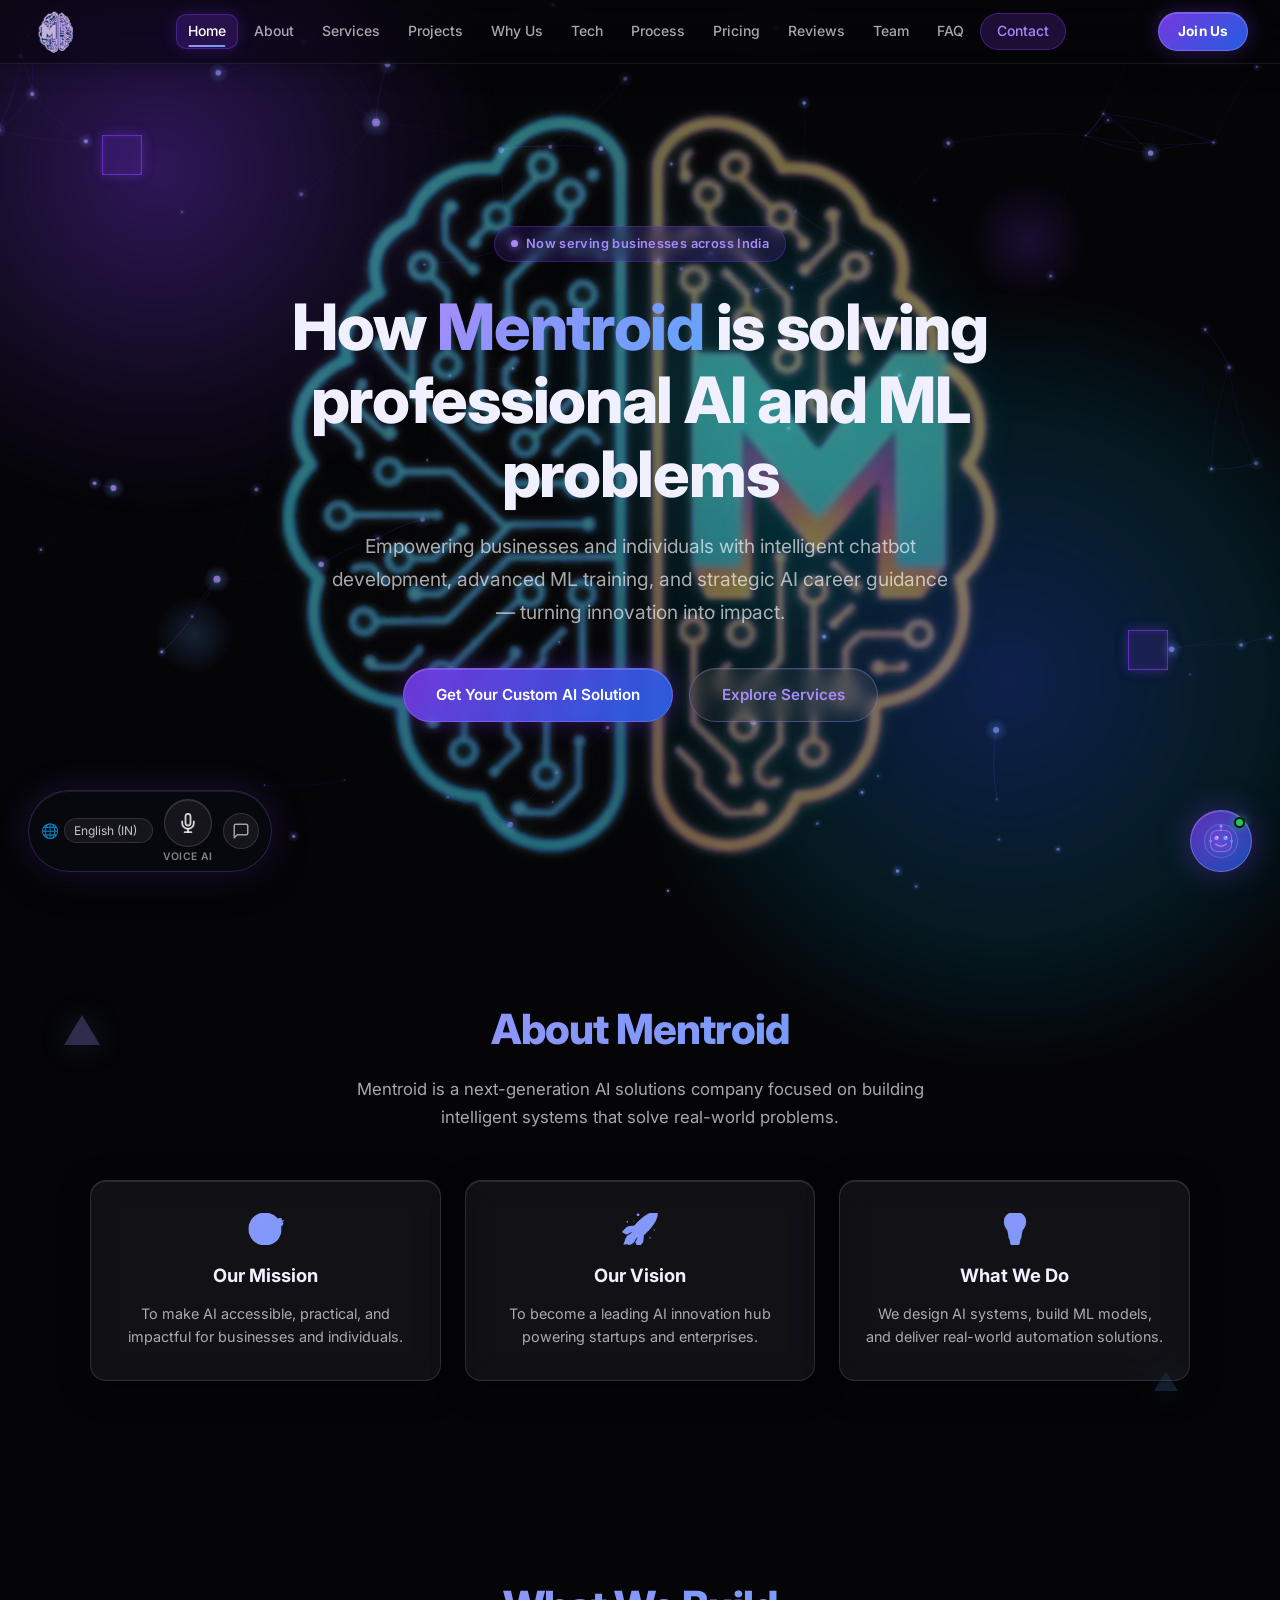
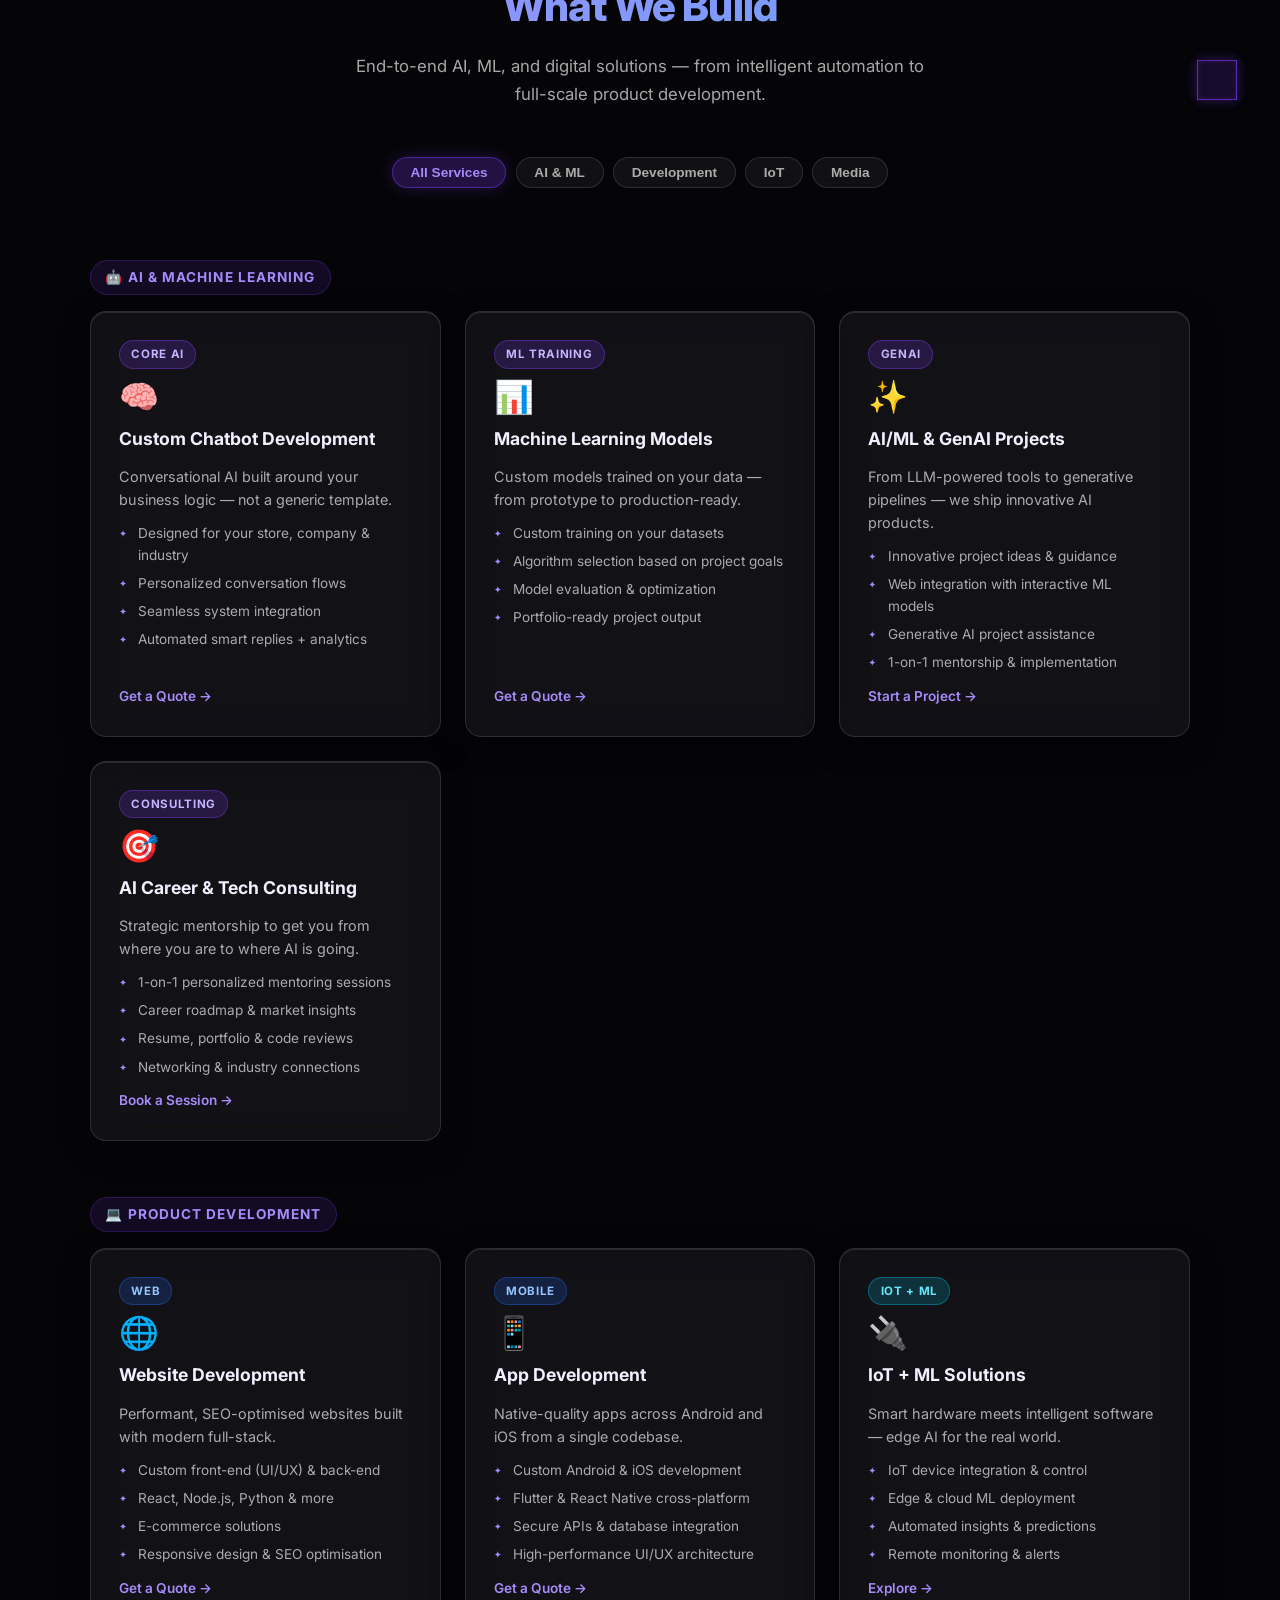
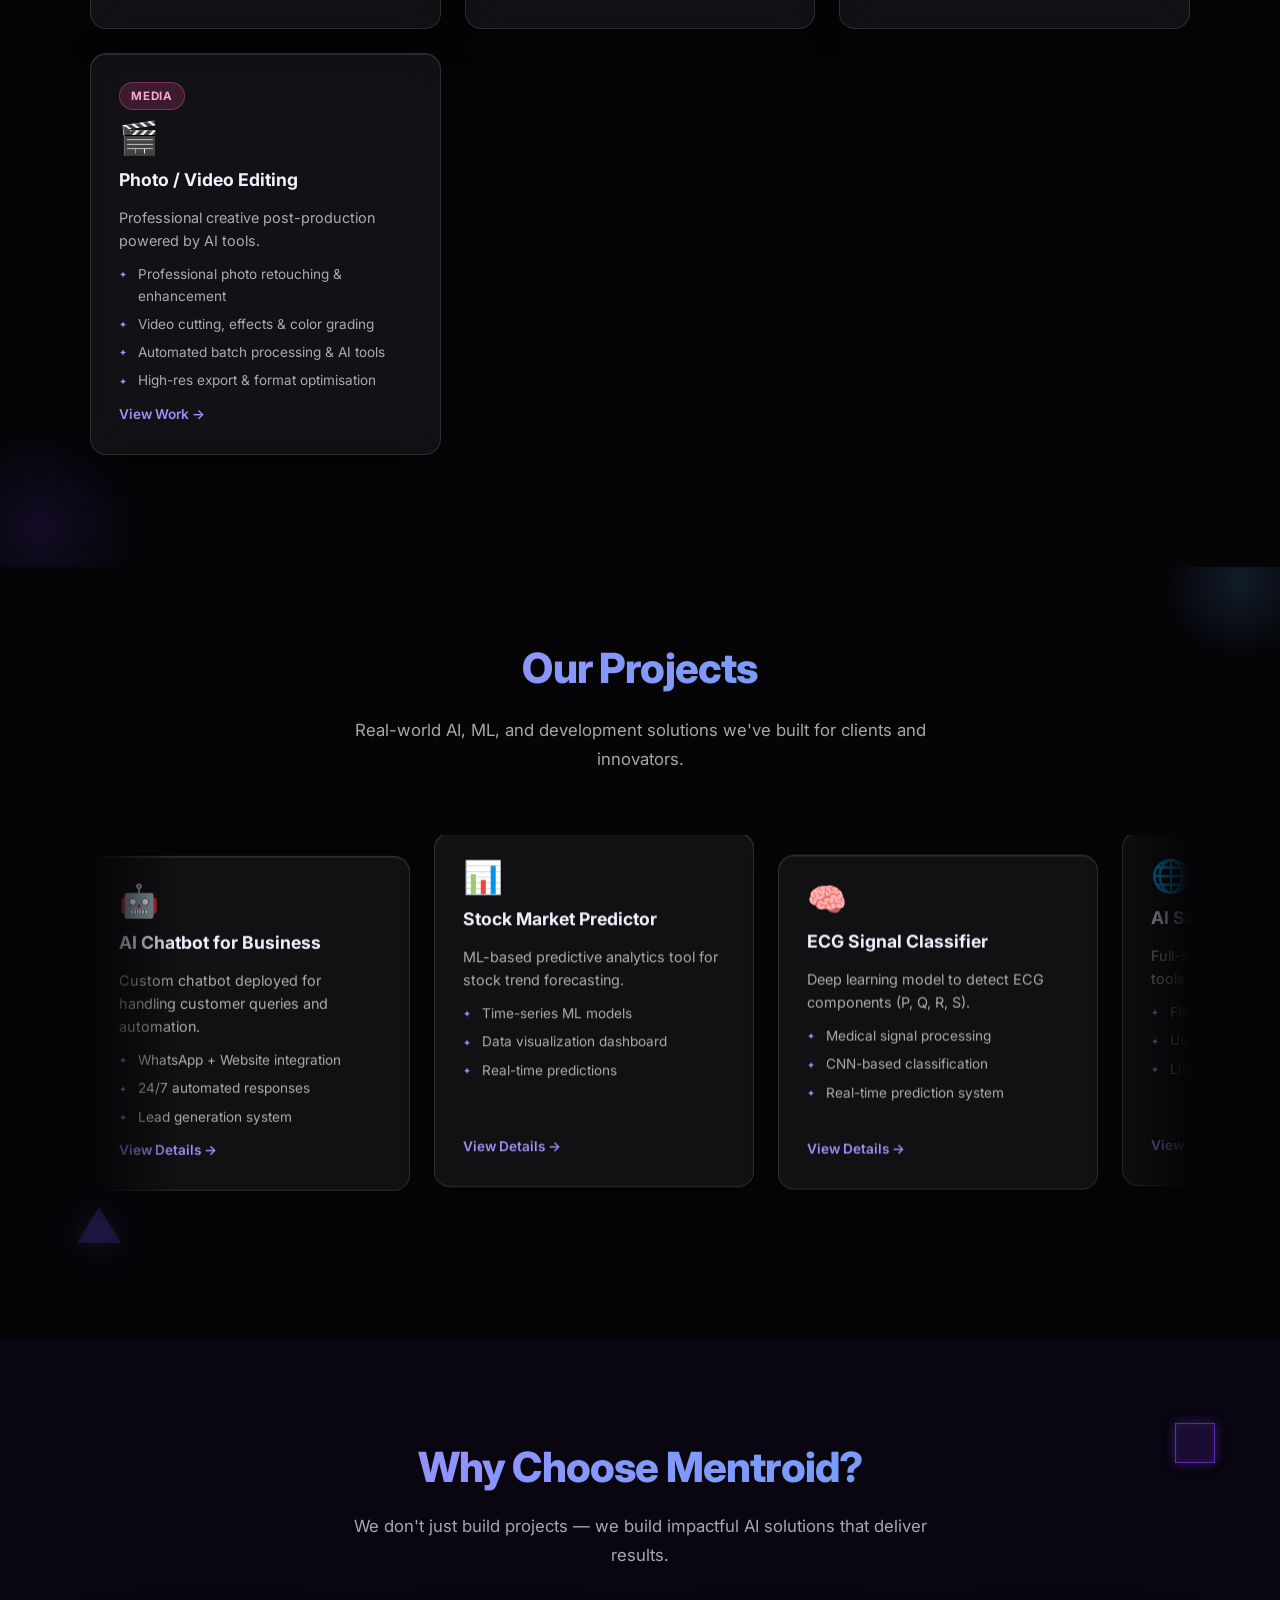
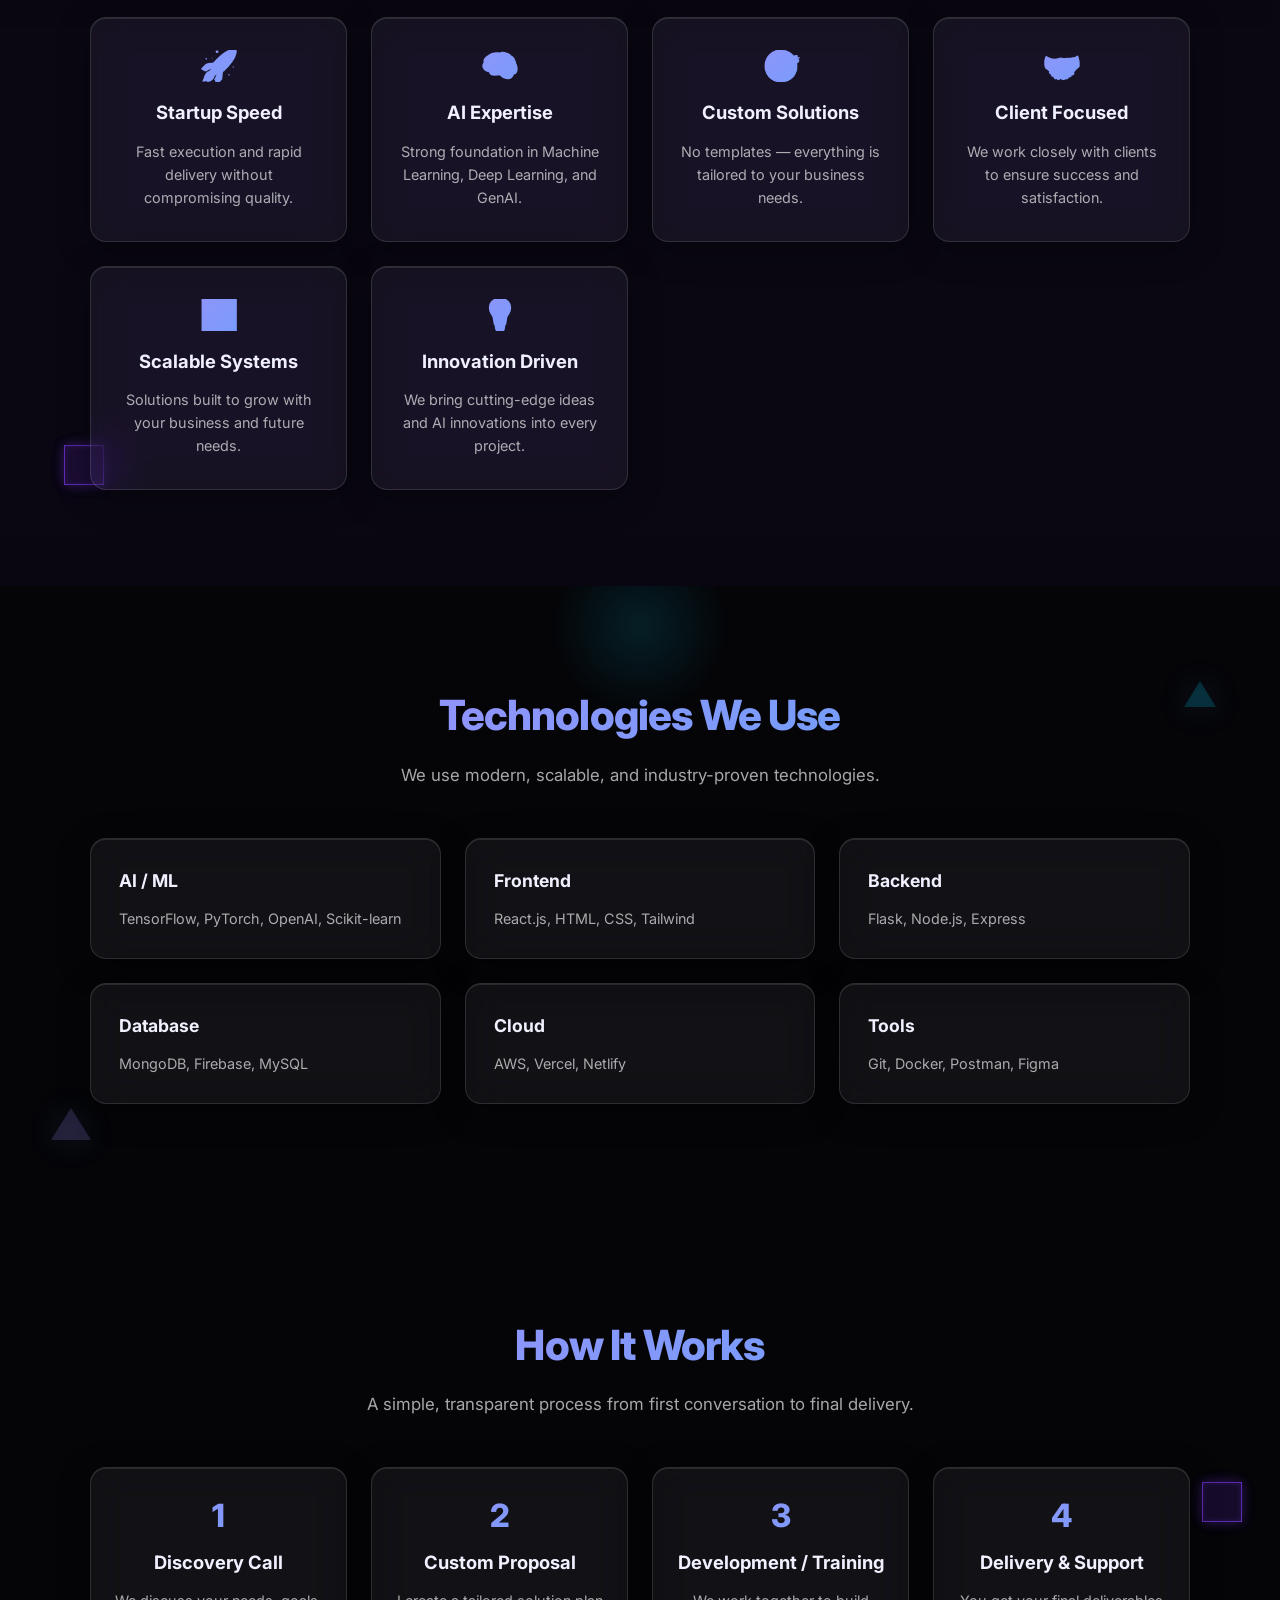
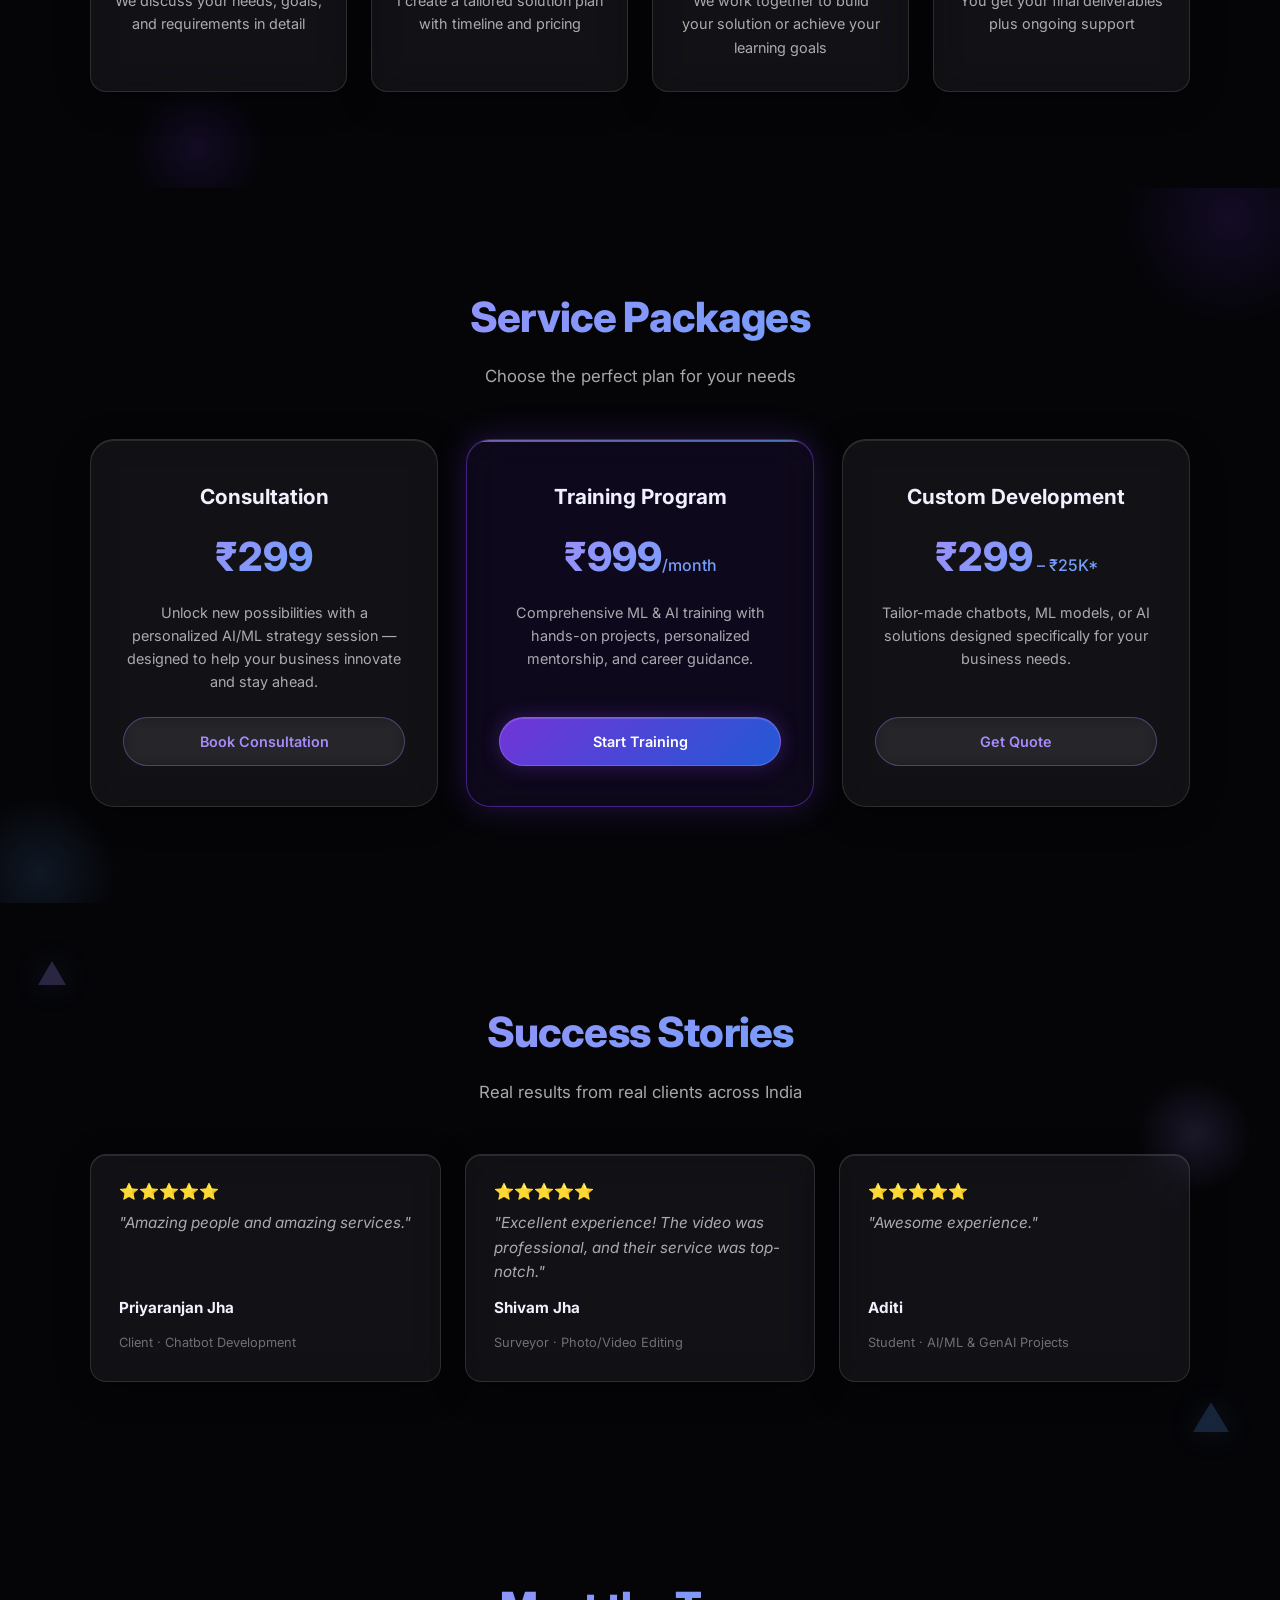
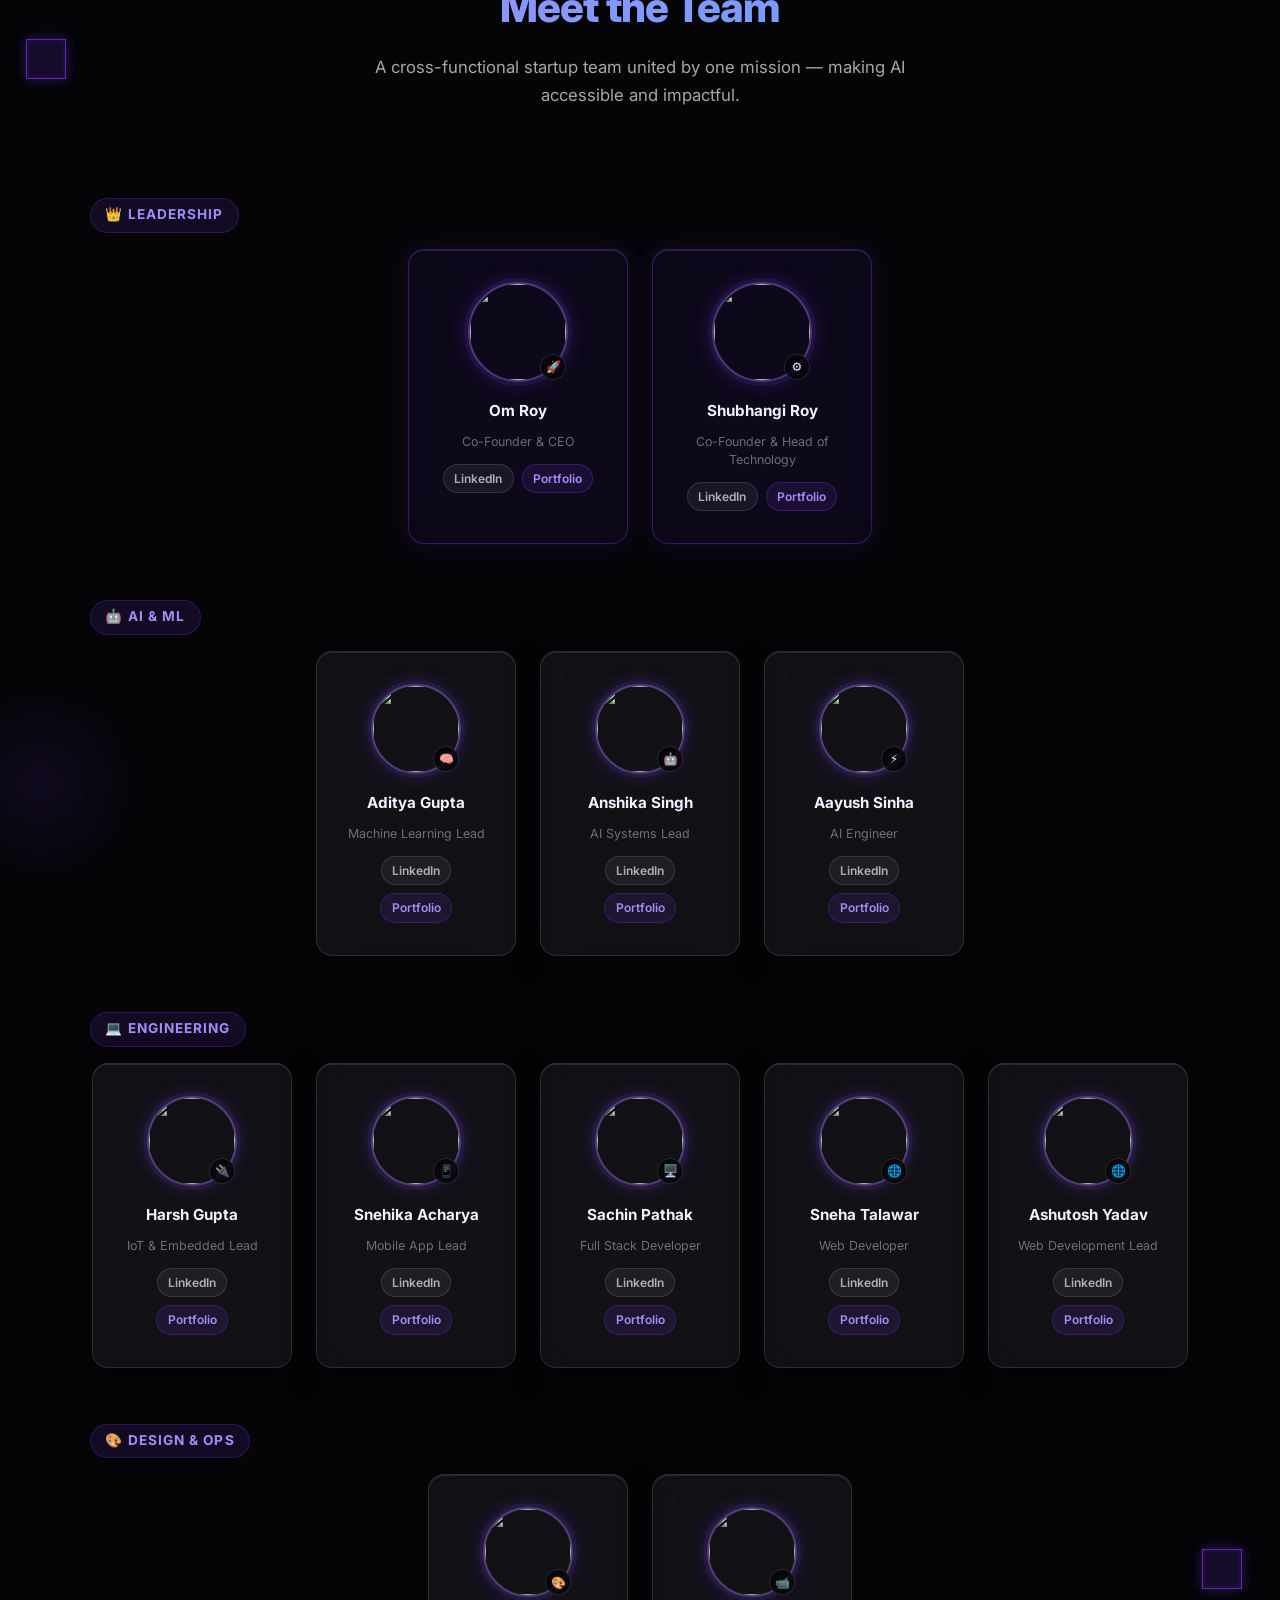
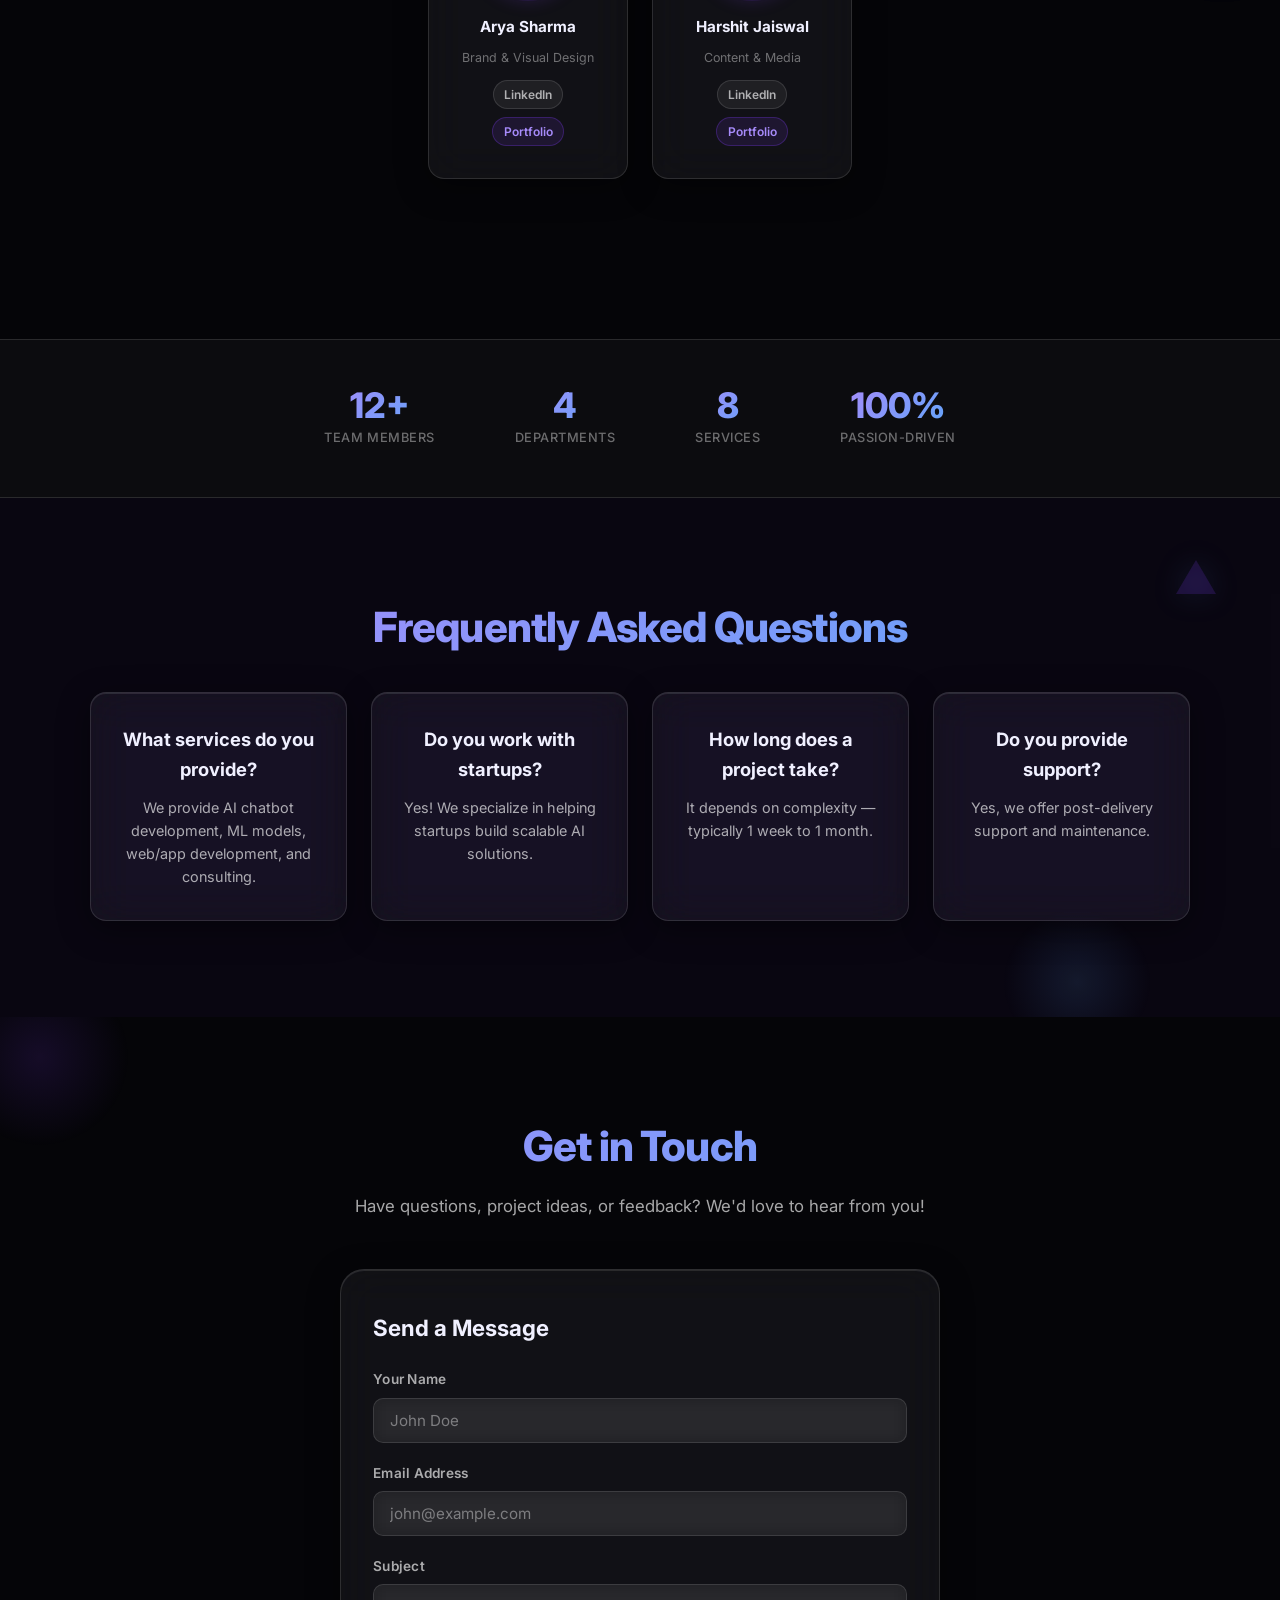
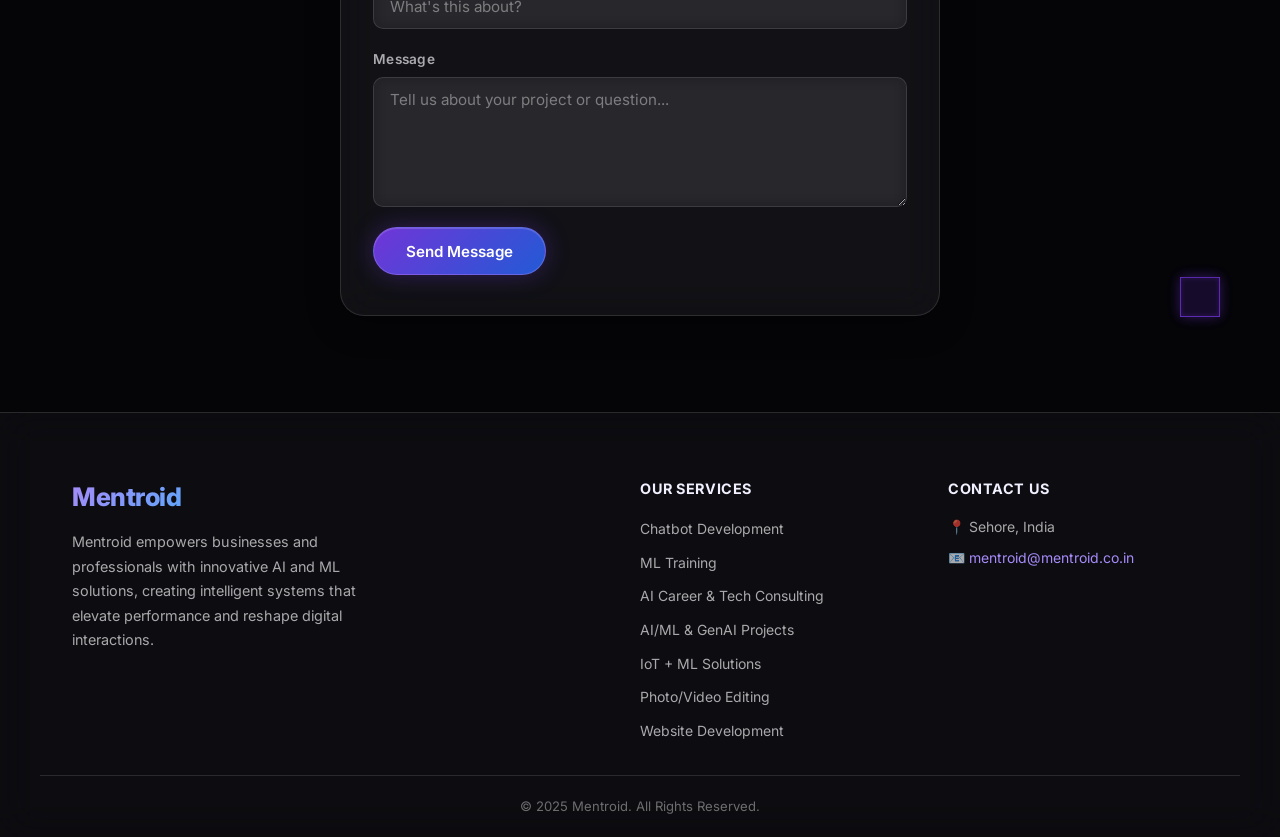
==== commit 4dc30994: "Add files via upload" ====
--- a/index.html
+++ b/index.html
@@ -12,56 +12,102 @@
 
 <body>
 
-  <canvas id="rainCanvas"></canvas>
+  <canvas id="bgCanvas" aria-hidden="true"></canvas>
+
+  <div class="orb orb-cyan" style="width:500px;height:500px;top:45%;left:60%;transform:translate(-50%,-50%);"></div>
 
   <!-- ══ NAVBAR ══ -->
   <nav>
-    <span class="nav-logo">Mentroid</span>
+    <a href="#hero" class="nav-logo" aria-label="Mentroid — Home">
+      <span class="nav-logo-scene">
+        <span class="nav-logo-tilt">
+          <span class="nav-logo-glow" aria-hidden="true"></span>
+          <span class="nav-logo-shine" aria-hidden="true"></span>
+          <span class="nav-logo-inner">
+            <video
+              class="nav-logo-video"
+              src="assets/Mentroid-LOGO.webm"
+              type="video/webm"
+              width="52"
+              height="52"
+              autoplay
+              muted
+              loop
+              playsinline
+              preload="auto"
+              aria-hidden="true"
+            ></video>
+          </span>
+        </span>
+      </span>
+    </a>
 
     <div class="nav-links">
       <a href="#hero">Home</a>
       <a href="#about">About</a>
       <a href="#services">Services</a>
-      <a href="#projects">Portfolio</a>
-      <a href="#process">How We Work</a>
+      <a href="#projects">Projects</a>
       <a href="#why-us">Why Us</a>
-      <a href="#tech">Technologies</a>
-      <a href="#testimonials">Testimonials</a>
+      <a href="#tech">Tech</a>
+      <a href="#process">Process</a>
+      <a href="#pricing">Pricing</a>
+      <a href="#testimonials">Reviews</a>
       <a href="#team">Team</a>
       <a href="#faq">FAQ</a>
       <a href="#contact" class="nav-cta">Contact</a>
     </div>
 
     <div class="nav-right">
+      <a href="#contact" class="nav-join">Join Us</a>
       <button class="nav-hamburger" aria-label="Toggle menu" aria-expanded="false">
         <span></span><span></span><span></span>
       </button>
     </div>
   </nav>
-
-  <!-- ══ FLOATING THEME TOGGLE ══ -->
-  <button class="theme-toggle" id="themeToggle" aria-label="Toggle dark mode" title="Toggle theme">
-    <span class="theme-icon">🌙</span>
-  </button>
 
   <!-- Mobile nav drawer -->
   <div class="nav-drawer">
     <a href="#hero">Home</a>
     <a href="#about">About</a>
     <a href="#services">Services</a>
-    <a href="#projects">Portfolio</a>
-    <a href="#process">How We Work</a>
+    <a href="#projects">Projects</a>
     <a href="#why-us">Why Us</a>
-    <a href="#tech">Technologies</a>
-    <a href="#testimonials">Testimonials</a>
+    <a href="#tech">Tech</a>
+    <a href="#process">Process</a>
+    <a href="#pricing">Pricing</a>
+    <a href="#testimonials">Reviews</a>
     <a href="#team">Team</a>
     <a href="#faq">FAQ</a>
     <a href="#contact" class="nav-cta">Contact</a>
+    <a href="#contact" class="nav-join nav-join--drawer">Join Us</a>
   </div>
 
   <!-- ══ HERO ══ -->
   <section id="hero">
+    <!-- 3D: floating cubes -->
+    <div class="cube-3d" style="top:15%;left:8%;animation-duration:16s;">
+      <div class="face front"></div><div class="face back"></div>
+      <div class="face left"></div><div class="face right"></div>
+      <div class="face top"></div><div class="face bottom"></div>
+    </div>
+    <div class="cube-3d" style="top:70%;right:10%;width:24px;height:24px;animation-duration:11s;animation-delay:-4s;">
+      <div class="face front"></div><div class="face back"></div>
+      <div class="face left"></div><div class="face right"></div>
+      <div class="face top"></div><div class="face bottom"></div>
+    </div>
+    <!-- 3D: particle orbs -->
+    <div class="particle-orb" style="width:120px;height:120px;top:20%;right:15%;background:radial-gradient(circle,rgba(124,58,237,0.18),transparent 70%);animation-duration:12s;"></div>
+    <div class="particle-orb" style="width:80px;height:80px;bottom:25%;left:12%;background:radial-gradient(circle,rgba(96,165,250,0.18),transparent 70%);animation-duration:9s;animation-delay:-3s;"></div>
     <div class="hero-inner">
+      <div class="hero-logo-bg" aria-hidden="true">
+        <div class="hero-logo-stack">
+          <img src="assets/mentroid-hero-logo.png" alt="" class="hero-logo-img" width="480" height="480" decoding="async">
+          <img src="assets/mentroid-hero-logo.png" alt="" class="hero-logo-bloom" width="480" height="480" decoding="async" aria-hidden="true">
+          <span class="hero-logo-glow hero-logo-glow--lines" aria-hidden="true"></span>
+          <span class="hero-logo-glow hero-logo-glow--cyan" aria-hidden="true"></span>
+          <span class="hero-logo-glow hero-logo-glow--orange" aria-hidden="true"></span>
+        </div>
+      </div>
       <div class="hero-badge">
         <span></span> Now serving businesses across India
       </div>
@@ -75,8 +121,11 @@
     </div>
   </section>
 
-  <!-- ══ ABUT ══ -->
+  <!-- ══ ABOUT ══ -->
   <section id="about" class="section">
+    <!-- 3D: floating triangle -->
+    <div class="tri-3d" style="top:20%;left:5%;border-left:18px solid transparent;border-right:18px solid transparent;border-bottom:30px solid rgba(167,139,250,0.25);animation-delay:-2s;"></div>
+    <div class="tri-3d" style="bottom:15%;right:8%;border-left:12px solid transparent;border-right:12px solid transparent;border-bottom:20px solid rgba(96,165,250,0.2);animation-duration:13s;animation-delay:-5s;"></div>
     <div class="container">
       <h2 class="section-title">About Mentroid</h2>
       <p class="section-sub">
@@ -106,8 +155,15 @@
     </div>
   </section>
 
-  <!-- ══ SERVICES (IMPROVED) ══ -->
+  <!-- ══ SERVICES ══ -->
   <section id="services" class="section">
+    <!-- 3D: spinning cube -->
+    <div class="cube-3d" style="top:8%;right:4%;width:32px;height:32px;animation-duration:18s;">
+      <div class="face front"></div><div class="face back"></div>
+      <div class="face left"></div><div class="face right"></div>
+      <div class="face top"></div><div class="face bottom"></div>
+    </div>
+    <div class="particle-orb" style="width:200px;height:200px;bottom:-60px;left:-60px;background:radial-gradient(circle,rgba(124,58,237,0.12),transparent 70%);animation-duration:18s;"></div>
     <div class="container">
       <h2 class="section-title">What We Build</h2>
       <p class="section-sub">End-to-end AI, ML, and digital solutions — from intelligent automation to full-scale
@@ -247,76 +303,129 @@
     </div>
   </section>
 
-  <!-- ══ SERVICES ══ -->
   <!-- ══ PROJECTS ══ -->
-  <section id="projects" class="section">
-    <div class="container">
-      <h2 class="section-title">Our Projects</h2>
-      <p class="section-sub">
-        Real-world AI, ML, and development solutions we've built for clients and innovators.
-      </p>
-
-      <div class="svc-grid">
-
-        <!-- Project 1 -->
-        <div class="svc-card">
-          <div class="svc-icon">🤖</div>
-          <h3>AI Chatbot for Business</h3>
-          <p>Custom chatbot deployed for handling customer queries and automation.</p>
-          <ul class="svc-features">
-            <li>WhatsApp + Website integration</li>
-            <li>24/7 automated responses</li>
-            <li>Lead generation system</li>
-          </ul>
-          <a href="#contact" class="svc-cta">View Details →</a>
-        </div>
-
-        <!-- Project 2 -->
-        <div class="svc-card">
-          <div class="svc-icon">📊</div>
-          <h3>Stock Market Predictor</h3>
-          <p>ML-based predictive analytics tool for stock trend forecasting.</p>
-          <ul class="svc-features">
-            <li>Time-series ML models</li>
-            <li>Data visualization dashboard</li>
-            <li>Real-time predictions</li>
-          </ul>
-          <a href="#contact" class="svc-cta">View Details →</a>
-        </div>
-
-        <!-- Project 3 -->
-        <div class="svc-card">
-          <div class="svc-icon">🧠</div>
-          <h3>ECG Signal Classifier</h3>
-          <p>Deep learning model to detect ECG components (P, Q, R, S).</p>
-          <ul class="svc-features">
-            <li>Medical signal processing</li>
-            <li>CNN-based classification</li>
-            <li>Real-time prediction system</li>
-          </ul>
-          <a href="#contact" class="svc-cta">View Details →</a>
-        </div>
-
-        <!-- Project 4 -->
-        <div class="svc-card">
-          <div class="svc-icon">🌐</div>
-          <h3>AI SaaS Dashboard</h3>
-          <p>Full-stack dashboard for managing AI tools and analytics.</p>
-          <ul class="svc-features">
-            <li>Flask + React architecture</li>
-            <li>User authentication</li>
-            <li>Live data insights</li>
-          </ul>
-          <a href="#contact" class="svc-cta">View Details →</a>
-        </div>
-
-      </div>
-    </div>
-  </section>
-
-  <!-- ══ WHY US ══ -->
+  <section id="projects" class="section projects-section">
+    <!-- 3D: orbs -->
+    <div class="particle-orb projects-parallax-bg" data-projects-parallax="0.45" style="width:160px;height:160px;top:-40px;right:-40px;background:radial-gradient(circle,rgba(96,165,250,0.14),transparent 70%);animation-duration:14s;animation-delay:-6s;"></div>
+    <div class="tri-3d projects-parallax-bg" data-projects-parallax="0.3" style="bottom:10%;left:6%;border-left:22px solid transparent;border-right:22px solid transparent;border-bottom:36px solid rgba(124,58,237,0.2);animation-duration:11s;"></div>
+    <div class="container projects-container">
+      <div class="projects-header" data-projects-parallax="0.35">
+        <h2 class="section-title">Our Projects</h2>
+        <p class="section-sub">
+          Real-world AI, ML, and development solutions we've built for clients and innovators.
+        </p>
+      </div>
+
+      <div class="projects-slider-wrap" data-projects-parallax="0.2">
+        <div class="projects-slider" aria-label="Projects showcase">
+          <div class="projects-track">
+            <article class="svc-card project-card" data-parallax-speed="0.12">
+              <div class="svc-icon">🤖</div>
+              <h3>AI Chatbot for Business</h3>
+              <p>Custom chatbot deployed for handling customer queries and automation.</p>
+              <ul class="svc-features">
+                <li>WhatsApp + Website integration</li>
+                <li>24/7 automated responses</li>
+                <li>Lead generation system</li>
+              </ul>
+              <a href="#contact" class="svc-cta">View Details →</a>
+            </article>
+            <article class="svc-card project-card" data-parallax-speed="0.18">
+              <div class="svc-icon">📊</div>
+              <h3>Stock Market Predictor</h3>
+              <p>ML-based predictive analytics tool for stock trend forecasting.</p>
+              <ul class="svc-features">
+                <li>Time-series ML models</li>
+                <li>Data visualization dashboard</li>
+                <li>Real-time predictions</li>
+              </ul>
+              <a href="#contact" class="svc-cta">View Details →</a>
+            </article>
+            <article class="svc-card project-card" data-parallax-speed="0.14">
+              <div class="svc-icon">🧠</div>
+              <h3>ECG Signal Classifier</h3>
+              <p>Deep learning model to detect ECG components (P, Q, R, S).</p>
+              <ul class="svc-features">
+                <li>Medical signal processing</li>
+                <li>CNN-based classification</li>
+                <li>Real-time prediction system</li>
+              </ul>
+              <a href="#contact" class="svc-cta">View Details →</a>
+            </article>
+            <article class="svc-card project-card" data-parallax-speed="0.2">
+              <div class="svc-icon">🌐</div>
+              <h3>AI SaaS Dashboard</h3>
+              <p>Full-stack dashboard for managing AI tools and analytics.</p>
+              <ul class="svc-features">
+                <li>Flask + React architecture</li>
+                <li>User authentication</li>
+                <li>Live data insights</li>
+              </ul>
+              <a href="#contact" class="svc-cta">View Details →</a>
+            </article>
+            <article class="svc-card project-card" data-parallax-speed="0.12" aria-hidden="true">
+              <div class="svc-icon">🤖</div>
+              <h3>AI Chatbot for Business</h3>
+              <p>Custom chatbot deployed for handling customer queries and automation.</p>
+              <ul class="svc-features">
+                <li>WhatsApp + Website integration</li>
+                <li>24/7 automated responses</li>
+                <li>Lead generation system</li>
+              </ul>
+              <a href="#contact" class="svc-cta" tabindex="-1">View Details →</a>
+            </article>
+            <article class="svc-card project-card" data-parallax-speed="0.18" aria-hidden="true">
+              <div class="svc-icon">📊</div>
+              <h3>Stock Market Predictor</h3>
+              <p>ML-based predictive analytics tool for stock trend forecasting.</p>
+              <ul class="svc-features">
+                <li>Time-series ML models</li>
+                <li>Data visualization dashboard</li>
+                <li>Real-time predictions</li>
+              </ul>
+              <a href="#contact" class="svc-cta" tabindex="-1">View Details →</a>
+            </article>
+            <article class="svc-card project-card" data-parallax-speed="0.14" aria-hidden="true">
+              <div class="svc-icon">🧠</div>
+              <h3>ECG Signal Classifier</h3>
+              <p>Deep learning model to detect ECG components (P, Q, R, S).</p>
+              <ul class="svc-features">
+                <li>Medical signal processing</li>
+                <li>CNN-based classification</li>
+                <li>Real-time prediction system</li>
+              </ul>
+              <a href="#contact" class="svc-cta" tabindex="-1">View Details →</a>
+            </article>
+            <article class="svc-card project-card" data-parallax-speed="0.2" aria-hidden="true">
+              <div class="svc-icon">🌐</div>
+              <h3>AI SaaS Dashboard</h3>
+              <p>Full-stack dashboard for managing AI tools and analytics.</p>
+              <ul class="svc-features">
+                <li>Flask + React architecture</li>
+                <li>User authentication</li>
+                <li>Live data insights</li>
+              </ul>
+              <a href="#contact" class="svc-cta" tabindex="-1">View Details →</a>
+            </article>
+          </div>
+        </div>
+      </div>
+    </div>
+  </section>
+
   <!-- ══ WHY CHOOSE US ══ -->
   <section id="why-us" class="section" style="background: var(--bg2);">
+    <!-- 3D: cubes -->
+    <div class="cube-3d" style="bottom:12%;left:5%;animation-duration:20s;animation-delay:-7s;">
+      <div class="face front"></div><div class="face back"></div>
+      <div class="face left"></div><div class="face right"></div>
+      <div class="face top"></div><div class="face bottom"></div>
+    </div>
+    <div class="cube-3d" style="top:10%;right:6%;width:28px;height:28px;animation-duration:13s;animation-delay:-2s;">
+      <div class="face front"></div><div class="face back"></div>
+      <div class="face left"></div><div class="face right"></div>
+      <div class="face top"></div><div class="face bottom"></div>
+    </div>
     <div class="container">
       <h2 class="section-title">Why Choose Mentroid?</h2>
       <p class="section-sub">
@@ -367,6 +476,10 @@
 
   <!-- ══ TECH ══ -->
   <section id="tech" class="section">
+    <!-- 3D: particle orbs (tech nodes) -->
+    <div class="particle-orb" style="width:180px;height:180px;top:-50px;left:50%;margin-left:-90px;background:radial-gradient(circle,rgba(6,182,212,0.15),transparent 70%);animation-duration:16s;"></div>
+    <div class="tri-3d" style="top:15%;right:5%;border-left:16px solid transparent;border-right:16px solid transparent;border-bottom:26px solid rgba(6,182,212,0.22);animation-duration:9s;animation-delay:-3s;"></div>
+    <div class="tri-3d" style="bottom:12%;left:4%;border-left:20px solid transparent;border-right:20px solid transparent;border-bottom:32px solid rgba(167,139,250,0.18);animation-duration:14s;animation-delay:-8s;"></div>
     <div class="container">
       <h2 class="section-title">Technologies We Use</h2>
       <p class="section-sub">
@@ -411,6 +524,13 @@
 
   <!-- ══ PROCESS ══ -->
   <section id="process" class="section">
+    <!-- 3D: spinning cube -->
+    <div class="cube-3d" style="top:50%;right:3%;margin-top:-20px;animation-duration:15s;animation-delay:-5s;">
+      <div class="face front"></div><div class="face back"></div>
+      <div class="face left"></div><div class="face right"></div>
+      <div class="face top"></div><div class="face bottom"></div>
+    </div>
+    <div class="particle-orb" style="width:140px;height:140px;bottom:-30px;left:10%;background:radial-gradient(circle,rgba(124,58,237,0.12),transparent 70%);animation-duration:11s;animation-delay:-4s;"></div>
     <div class="container">
       <h2 class="section-title">How It Works</h2>
       <p class="section-sub">A simple, transparent process from first conversation to final delivery.</p>
@@ -441,6 +561,9 @@
 
   <!-- ══ PRICING ══ -->
   <section id="pricing" class="section">
+    <!-- 3D: orbs -->
+    <div class="particle-orb" style="width:220px;height:220px;top:-80px;right:-60px;background:radial-gradient(circle,rgba(124,58,237,0.13),transparent 70%);animation-duration:19s;"></div>
+    <div class="particle-orb" style="width:160px;height:160px;bottom:-50px;left:-40px;background:radial-gradient(circle,rgba(96,165,250,0.12),transparent 70%);animation-duration:14s;animation-delay:-7s;"></div>
     <div class="container">
       <h2 class="section-title">Service Packages</h2>
       <p class="section-sub">Choose the perfect plan for your needs</p>
@@ -476,6 +599,10 @@
 
   <!-- ══ TESTIMONIALS ══ -->
   <section id="testimonials" class="section">
+    <!-- 3D: floating triangles -->
+    <div class="tri-3d" style="top:10%;left:3%;border-left:14px solid transparent;border-right:14px solid transparent;border-bottom:24px solid rgba(167,139,250,0.22);animation-duration:10s;"></div>
+    <div class="tri-3d" style="bottom:8%;right:4%;border-left:18px solid transparent;border-right:18px solid transparent;border-bottom:30px solid rgba(96,165,250,0.18);animation-duration:13s;animation-delay:-6s;"></div>
+    <div class="particle-orb" style="width:120px;height:120px;top:30%;right:2%;background:radial-gradient(circle,rgba(167,139,250,0.14),transparent 70%);animation-duration:10s;animation-delay:-2s;"></div>
     <div class="container">
       <h2 class="section-title">Success Stories</h2>
       <p class="section-sub">Real results from real clients across India</p>
@@ -507,8 +634,20 @@
     </div>
   </section>
 
-  <!-- ══ TEAM (IMPROVED) ══ -->
+  <!-- ══ TEAM ══ -->
   <section id="team" class="section">
+    <!-- 3D: cubes -->
+    <div class="cube-3d" style="top:8%;left:2%;width:28px;height:28px;animation-duration:17s;animation-delay:-3s;">
+      <div class="face front"></div><div class="face back"></div>
+      <div class="face left"></div><div class="face right"></div>
+      <div class="face top"></div><div class="face bottom"></div>
+    </div>
+    <div class="cube-3d" style="bottom:15%;right:3%;animation-duration:22s;animation-delay:-9s;">
+      <div class="face front"></div><div class="face back"></div>
+      <div class="face left"></div><div class="face right"></div>
+      <div class="face top"></div><div class="face bottom"></div>
+    </div>
+    <div class="particle-orb" style="width:200px;height:200px;top:40%;left:-60px;background:radial-gradient(circle,rgba(124,58,237,0.10),transparent 70%);animation-duration:20s;animation-delay:-5s;"></div>
     <div class="container">
       <h2 class="section-title">Meet the Team</h2>
       <p class="section-sub">
@@ -560,7 +699,7 @@
           <p class="member-role">Machine Learning Lead</p>
           <div class="member-links">
             <a href="https://www.linkedin.com/in/aditya-gupta-b06418365" target="_blank">LinkedIn</a>
-            <a href="#" class="portfolio">Portfolio</a>
+            <a href="https://portfolio-rose-ten-26.vercel.app/" class="portfolio">Portfolio</a>
           </div>
         </div>
 
@@ -585,8 +724,8 @@
           <p class="member-name">Aayush Sinha</p>
           <p class="member-role">AI Engineer</p>
           <div class="member-links">
-            <a href="https://www.linkedin.com/in/aayush-sinha-481345230/" target="_blank">LinkedIn</a>
-            <a href="#" class="portfolio">Portfolio</a>
+            <a href="https://www.linkedin.com/in/aayush-sinha-481345230" target="_blank">LinkedIn</a>
+            <a href="https://aayush-sinha.vercel.app/" class="portfolio">Portfolio</a>
           </div>
         </div>
 
@@ -641,10 +780,23 @@
             <span class="avatar-badge">🌐</span>
           </div>
           <p class="member-name">Sneha Talawar</p>
-          <p class="member-role">Web Engineering Lead</p>
+          <p class="member-role">Web Developer</p>
           <div class="member-links">
             <a href="https://www.linkedin.com/in/sneha-talawar98" target="_blank">LinkedIn</a>
             <a href="#" class="portfolio">Portfolio</a>
+          </div>
+        </div>
+
+        <div class="member-card">
+          <div class="avatar-wrap">
+            <img src="https://developerashuportfolio.vercel.app/Images/Ashu_Profile.jpeg">
+            <span class="avatar-badge">🌐</span>
+          </div>
+          <p class="member-name">Ashutosh Yadav</p>
+          <p class="member-role">Web Development Lead</p>
+          <div class="member-links">
+            <a href="https://www.linkedin.com/in/ashutosh-yadav-developer2809" target="_blank">LinkedIn</a>
+            <a href="https://developerashuportfolio.vercel.app/" class="portfolio">Portfolio</a>
           </div>
         </div>
 
@@ -707,62 +859,75 @@
   </div>
   </section>
 
+  <!-- ══ FAQ ══ -->
+  <section id="faq" class="section" style="background: var(--bg2);">
+    <!-- 3D: dot grid + triangles -->
+    <div class="tri-3d" style="top:12%;right:5%;border-left:20px solid transparent;border-right:20px solid transparent;border-bottom:34px solid rgba(124,58,237,0.18);animation-duration:12s;animation-delay:-4s;"></div>
+    <div class="particle-orb" style="width:150px;height:150px;bottom:-40px;right:10%;background:radial-gradient(circle,rgba(96,165,250,0.12),transparent 70%);animation-duration:13s;animation-delay:-6s;"></div>
+    <div class="container">
+      <h2 class="section-title">Frequently Asked Questions</h2>
+
+      <div class="process-steps">
+
+        <div class="step-card">
+          <h3>What services do you provide?</h3>
+          <p>We provide AI chatbot development, ML models, web/app development, and consulting.</p>
+        </div>
+
+        <div class="step-card">
+          <h3>Do you work with startups?</h3>
+          <p>Yes! We specialize in helping startups build scalable AI solutions.</p>
+        </div>
+
+        <div class="step-card">
+          <h3>How long does a project take?</h3>
+          <p>It depends on complexity — typically 1 week to 1 month.</p>
+        </div>
+
+        <div class="step-card">
+          <h3>Do you provide support?</h3>
+          <p>Yes, we offer post-delivery support and maintenance.</p>
+        </div>
+
+      </div>
+    </div>
+  </section>
+
   <!-- ══ CONTACT ══ -->
   <section id="contact" class="section">
+    <!-- 3D: orb + cube -->
+    <div class="particle-orb" style="width:180px;height:180px;top:-50px;left:-50px;background:radial-gradient(circle,rgba(124,58,237,0.14),transparent 70%);animation-duration:16s;"></div>
+    <div class="cube-3d" style="bottom:10%;right:5%;width:36px;height:36px;animation-duration:19s;animation-delay:-8s;">
+      <div class="face front"></div><div class="face back"></div>
+      <div class="face left"></div><div class="face right"></div>
+      <div class="face top"></div><div class="face bottom"></div>
+    </div>
     <div class="container">
       <h2 class="section-title">Get in Touch</h2>
       <p class="section-sub">Have questions, project ideas, or feedback? We'd love to hear from you!</p>
-      <div class="contact-inner">
+      <form id="contact-form" class="contact-inner" novalidate>
         <h3>Send a Message</h3>
+        <input type="hidden" name="to_email" value="mentroid@mentroid.co.in" />
+        <input type="text" name="_honey" class="form-honey" tabindex="-1" autocomplete="off" aria-hidden="true" />
         <div class="form-group">
-          <label>Your Name</label>
-          <input type="text" placeholder="John Doe" />
+          <label for="contact-name">Your Name</label>
+          <input type="text" id="contact-name" name="from_name" placeholder="John Doe" autocomplete="name" required />
         </div>
         <div class="form-group">
-          <label>Email Address</label>
-          <input type="email" placeholder="john@example.com" />
+          <label for="contact-email">Email Address</label>
+          <input type="email" id="contact-email" name="from_email" placeholder="john@example.com" autocomplete="email" required />
         </div>
         <div class="form-group">
-          <label>Subject</label>
-          <input type="text" placeholder="What's this about?" />
+          <label for="contact-subject">Subject</label>
+          <input type="text" id="contact-subject" name="subject" placeholder="What's this about?" required />
         </div>
         <div class="form-group">
-          <label>Message</label>
-          <textarea placeholder="Tell us about your project or question..."></textarea>
-        </div>
-        <button class="form-submit">Send Message</button>
-      </div>
-    </div>
-  </section>
-
-  <!-- ══ FAQ ══ -->
-  <section id="faq" class="section" style="background: var(--bg2);">
-    <div class="container">
-      <h2 class="section-title">Frequently Asked Questions</h2>
-
-      <div class="process-steps">
-
-        <div class="step-card">
-          <h3>What services do you provide?</h3>
-          <p>We provide AI chatbot development, ML models, web/app development, and consulting.</p>
-        </div>
-
-        <div class="step-card">
-          <h3>Do you work with startups?</h3>
-          <p>Yes! We specialize in helping startups build scalable AI solutions.</p>
-        </div>
-
-        <div class="step-card">
-          <h3>How long does a project take?</h3>
-          <p>It depends on complexity — typically 1 week to 1 month.</p>
-        </div>
-
-        <div class="step-card">
-          <h3>Do you provide support?</h3>
-          <p>Yes, we offer post-delivery support and maintenance.</p>
-        </div>
-
-      </div>
+          <label for="contact-message">Message</label>
+          <textarea id="contact-message" name="message" placeholder="Tell us about your project or question..." required></textarea>
+        </div>
+        <button type="submit" class="form-submit" id="contact-submit">Send Message</button>
+        <p id="contact-form-status" class="form-status" role="status" aria-live="polite" hidden></p>
+      </form>
     </div>
   </section>
 
@@ -798,93 +963,40 @@
   </footer>
 
   <!-- ══ CHAT FAB ══ -->
-  <div class="chat-fab" title="Chat with Mentroid Assistant">🤖</div>
-
-  <script>
-    // Hamburger menu toggle
-    const hamburger = document.querySelector('.nav-hamburger');
-    const drawer = document.querySelector('.nav-drawer');
-    hamburger.addEventListener('click', () => {
-      const open = drawer.classList.toggle('open');
-      hamburger.classList.toggle('open', open);
-      hamburger.setAttribute('aria-expanded', open);
-    });
-    // Close drawer when a link is clicked
-    drawer.querySelectorAll('a').forEach(a => {
-      a.addEventListener('click', () => {
-        drawer.classList.remove('open');
-        hamburger.classList.remove('open');
-        hamburger.setAttribute('aria-expanded', false);
-      });
-    });
-
-    // Filter pills – services
-    document.querySelectorAll('.svc-filter').forEach(btn => {
-      btn.addEventListener('click', () => {
-        document.querySelectorAll('.svc-filter').forEach(b => b.classList.remove('active'));
-        btn.classList.add('active');
-      });
-    });
-
-    // Dept tabs – team
-    document.querySelectorAll('.dept-tab').forEach(tab => {
-      tab.addEventListener('click', () => {
-        document.querySelectorAll('.dept-tab').forEach(t => t.classList.remove('active'));
-        tab.classList.add('active');
-      });
-    });
-
-    // Smooth active nav on scroll
-    const sections = document.querySelectorAll('section[id]');
-    const navLinks = document.querySelectorAll('.nav-links a');
-    window.addEventListener('scroll', () => {
-      let cur = '';
-      sections.forEach(s => { if (window.scrollY >= s.offsetTop - 80) cur = s.id; });
-      navLinks.forEach(a => {
-        a.style.color = a.getAttribute('href') === '#' + cur ? '#e2e8f0' : '';
-      });
-    });
-
-    // 3D tilt on nav-logo mousemove
-    const logo = document.querySelector('.nav-logo');
-    logo.addEventListener('mousemove', (e) => {
-      const rect = logo.getBoundingClientRect();
-      const cx = rect.left + rect.width / 2;
-      const cy = rect.top + rect.height / 2;
-      const dx = (e.clientX - cx) / (rect.width / 2);
-      const dy = (e.clientY - cy) / (rect.height / 2);
-      logo.style.transform = `rotateX(${-dy * 18}deg) rotateY(${dx * 18}deg) scale(1.1)`;
-    });
-    logo.addEventListener('mouseleave', () => {
-      logo.style.transform = 'rotateX(0deg) rotateY(0deg) scale(1)';
-    });
-
-    // ── Theme Toggle ──
-    const themeToggle = document.getElementById('themeToggle');
-    const themeIcon = themeToggle.querySelector('.theme-icon');
-    const savedTheme = localStorage.getItem('theme') || 'light';
-    if (savedTheme === 'dark') {
-      document.documentElement.setAttribute('data-theme', 'dark');
-      themeIcon.textContent = '☀️';
-    }
-    themeToggle.addEventListener('click', () => {
-      const isDark = document.documentElement.getAttribute('data-theme') === 'dark';
-      if (isDark) {
-        document.documentElement.removeAttribute('data-theme');
-        themeIcon.textContent = '🌙';
-        localStorage.setItem('theme', 'light');
-      } else {
-        document.documentElement.setAttribute('data-theme', 'dark');
-        themeIcon.textContent = '☀️';
-        localStorage.setItem('theme', 'dark');
-      }
-    });
-  </script>
-
-  <script src="rain.js"></script>
+  <div class="chat-fab" title="Chat with Mentroid Assistant" role="button" aria-label="Open Mentroid Assistant">
+    <!-- Mentroid AI icon: neural-net brain inside a rounded square -->
+    <svg class="chat-fab-icon" viewBox="0 0 48 48" fill="none" xmlns="http://www.w3.org/2000/svg" aria-hidden="true">
+      <!-- Outer glow ring -->
+      <circle cx="24" cy="24" r="22" stroke="rgba(167,139,250,0.35)" stroke-width="1.5"/>
+      <!-- Face / head shape -->
+      <rect x="10" y="10" width="28" height="28" rx="9" fill="rgba(124,58,237,0.25)" stroke="rgba(167,139,250,0.6)" stroke-width="1.5"/>
+      <!-- Eyes -->
+      <circle cx="18" cy="20" r="3" fill="#a78bfa"/>
+      <circle cx="30" cy="20" r="3" fill="#60a5fa"/>
+      <!-- Eye shine -->
+      <circle cx="19.2" cy="18.8" r="1" fill="rgba(255,255,255,0.8)"/>
+      <circle cx="31.2" cy="18.8" r="1" fill="rgba(255,255,255,0.8)"/>
+      <!-- Smile -->
+      <path d="M17 28 Q24 34 31 28" stroke="rgba(167,139,250,0.9)" stroke-width="2" stroke-linecap="round" fill="none"/>
+      <!-- Antenna -->
+      <line x1="24" y1="10" x2="24" y2="5" stroke="rgba(167,139,250,0.7)" stroke-width="1.5" stroke-linecap="round"/>
+      <circle cx="24" cy="4" r="2" fill="#a78bfa"/>
+      <!-- Side nodes -->
+      <circle cx="10" cy="24" r="2" fill="rgba(96,165,250,0.7)"/>
+      <circle cx="38" cy="24" r="2" fill="rgba(96,165,250,0.7)"/>
+    </svg>
+    <!-- Online indicator -->
+    <span class="chat-fab-online" aria-label="Online"></span>
+  </div>
+
+  <script src="script.js"></script>
+  <script src="https://cdn.jsdelivr.net/npm/@emailjs/browser@4/dist/email.min.js"></script>
+  <script src="emailjs-config.js"></script>
+  <script src="contact-form.js"></script>
+  <script src="projects-slider.js"></script>
   <script src="chatbot.js"></script>
   <script src="voice-assistant.js"></script>
 
 </body>
 
-</html>+</html>
--- a/style.css
+++ b/style.css
@@ -1,9 +1,9 @@
-/* ═══════════════════════════════════════════
-   BASE / RESET  (matches mentroid.co.in palette)
-═══════════════════════════════════════════ */
-*,
-*::before,
-*::after {
+/* ═══════════════════════════════════════════════════════════════
+   MENTROID — LIQUID GLASS UI  |  Dark-only theme
+   ═══════════════════════════════════════════════════════════════ */
+
+/* ── Reset & Base ─────────────────────────────────────────────── */
+*, *::before, *::after {
   box-sizing: border-box;
   margin: 0;
   padding: 0;
@@ -11,131 +11,134 @@
 
 html {
   scroll-behavior: smooth;
+  font-size: 16px;
 }
 
 body {
-  font-family: 'Inter', sans-serif;
-  background: #f5f5f0;
-  color: #1a1a1a;
+  font-family: 'Inter', system-ui, -apple-system, sans-serif;
+  background-color: #050508;
+  color: #f0f0ff;
   line-height: 1.6;
   overflow-x: hidden;
-}
-
-a {
-  text-decoration: none;
-  color: inherit;
-}
-
-img {
-  max-width: 100%;
-  display: block;
-}
-
-ul {
-  list-style: none;
-}
-
-/* ═══ CSS VARIABLES ═══ */
+  position: relative;
+  min-height: 100vh;
+}
+
+/* ── CSS Custom Properties ────────────────────────────────────── */
 :root {
-  --purple: #6d28d9;
-  --purple-light: #7c3aed;
-  --blue: #1d4ed8;
-  --blue-light: #2563eb;
-  --bg: #f5f5f0;
-  --bg2: #e8e8e2;
-  --card: #ffffff;
-  --card2: #f0f0ea;
-  --border: #d4d4cc;
-  --border2: #b0b0a8;
-  --text: #1a1a1a;
-  --muted: #4a4a4a;
-  --dim: #6b6b6b;
-  --grad: linear-gradient(135deg, var(--purple-light), var(--blue-light));
-  --nav-bg: rgba(245, 245, 240, 0.88);
-  --rain-fade: rgba(245, 245, 240, 0.3);
-}
-
-/* ═══ DARK MODE VARIABLES ═══ */
+  --bg:            #050508;
+  --bg2:           rgba(124, 58, 237, 0.04);
+  --glass-bg:      rgba(255, 255, 255, 0.05);
+  --glass-bg-hover:rgba(255, 255, 255, 0.09);
+  --glass-border:  rgba(255, 255, 255, 0.12);
+  --glass-border-hover: rgba(255, 255, 255, 0.22);
+  --glass-shadow:  inset 0 1px 0 rgba(255,255,255,0.10), 0 8px 32px rgba(0,0,0,0.4);
+  --glass-shadow-hover: inset 0 1px 0 rgba(255,255,255,0.15), 0 0 40px rgba(124,58,237,0.3), 0 20px 60px rgba(0,0,0,0.5);
+
+  --purple:        #7c3aed;
+  --purple-light:  #a78bfa;
+  --blue:          #2563eb;
+  --blue-light:    #60a5fa;
+  --cyan:          #06b6d4;
+
+  --text:          #f0f0ff;
+  --text-body:     rgba(255, 255, 255, 0.65);
+  --muted:         rgba(255, 255, 255, 0.4);
+
+  --grad:          linear-gradient(135deg, #a78bfa, #60a5fa);
+  --grad-border:   linear-gradient(135deg, rgba(167,139,250,0.6), rgba(96,165,250,0.6));
+
+  --radius:        16px;
+  --radius-sm:     10px;
+  --radius-lg:     24px;
+  --transition:    0.25s ease;
+  --transition-fast: 0.15s ease;
+}
+
+/* ── [data-theme="dark"] — no-op, base IS dark ────────────────── */
 [data-theme="dark"] {
-  --bg: #0f0f14;
-  --bg2: #16161e;
-  --card: #1e1e2a;
-  --card2: #252535;
-  --border: #2e2e42;
-  --border2: #3d3d55;
-  --text: #e8e8f0;
-  --muted: #a0a0b8;
-  --dim: #707088;
-  --nav-bg: rgba(15, 15, 20, 0.92);
-  --rain-fade: rgba(10, 10, 18, 0.3);
-}
-
-[data-theme="dark"] body {
-  background: var(--bg);
-  color: var(--text);
-}
-
-[data-theme="dark"] nav {
-  background: var(--nav-bg);
-  border-bottom-color: var(--border);
-}
-
-[data-theme="dark"] .nav-drawer {
-  background: rgba(15, 15, 20, 0.97);
-  border-bottom-color: var(--border);
-}
-
-[data-theme="dark"] footer {
-  background: var(--bg2);
-  border-top-color: var(--border);
-}
-
-[data-theme="dark"] .form-group input,
-[data-theme="dark"] .form-group textarea {
-  background: rgba(255, 255, 255, 0.06);
-  color: var(--text);
-  border-color: var(--border2);
-}
-
-[data-theme="dark"] .member-card {
-  background: linear-gradient(145deg, var(--card), var(--card2));
-  border-color: var(--border);
-}
-
-[data-theme="dark"] .avatar-badge {
-  background: var(--bg2);
-  border-color: var(--border);
-}
-
-/* ═══ SHARED UTILITIES ═══ */
-.section {
-  padding: 90px 24px;
-}
-
-.container {
-  max-width: 1200px;
-  margin: 0 auto;
-}
-
-.section-title {
-  text-align: center;
-  font-size: clamp(1.9rem, 4vw, 2.7rem);
-  font-weight: 800;
-  margin-bottom: 12px;
-  background: var(--grad);
-  -webkit-background-clip: text;
-  -webkit-text-fill-color: transparent;
-  background-clip: text;
-}
-
-.section-sub {
-  text-align: center;
-  color: var(--muted);
-  font-size: 1rem;
-  max-width: 520px;
-  margin: 0 auto 52px;
-}
-
+  --bg:            #050508;
+  --bg2:           rgba(124, 58, 237, 0.04);
+  --glass-bg:      rgba(255, 255, 255, 0.05);
+  --glass-bg-hover:rgba(255, 255, 255, 0.09);
+  --glass-border:  rgba(255, 255, 255, 0.12);
+  --text:          #f0f0ff;
+  --text-body:     rgba(255, 255, 255, 0.65);
+  --muted:         rgba(255, 255, 255, 0.4);
+}
+
+/* ── Ambient Background Orbs ──────────────────────────────────── */
+body::before {
+  content: '';
+  position: fixed;
+  top: -20%;
+  left: -15%;
+  width: 700px;
+  height: 700px;
+  background: radial-gradient(circle, rgba(124,58,237,0.35) 0%, rgba(124,58,237,0.08) 50%, transparent 70%);
+  border-radius: 50%;
+  pointer-events: none;
+  z-index: 0;
+  animation: orbFloat1 18s ease-in-out infinite;
+  filter: blur(2px);
+}
+
+body::after {
+  content: '';
+  position: fixed;
+  bottom: -20%;
+  right: -10%;
+  width: 800px;
+  height: 800px;
+  background: radial-gradient(circle, rgba(37,99,235,0.3) 0%, rgba(6,182,212,0.12) 45%, transparent 70%);
+  border-radius: 50%;
+  pointer-events: none;
+  z-index: 0;
+  animation: orbFloat2 22s ease-in-out infinite;
+  filter: blur(2px);
+}
+
+/* Extra orb class for HTML-injected orbs */
+.orb {
+  position: fixed;
+  border-radius: 50%;
+  pointer-events: none;
+  z-index: 0;
+  filter: blur(1px);
+  animation: orbFloat1 20s ease-in-out infinite;
+}
+
+.orb-purple {
+  background: radial-gradient(circle, rgba(124,58,237,0.3) 0%, transparent 70%);
+}
+
+.orb-blue {
+  background: radial-gradient(circle, rgba(37,99,235,0.28) 0%, transparent 70%);
+}
+
+.orb-cyan {
+  background: radial-gradient(circle, rgba(6,182,212,0.25) 0%, transparent 70%);
+}
+
+@keyframes orbFloat1 {
+  0%, 100% { transform: translate(0, 0) scale(1); }
+  33%       { transform: translate(40px, -60px) scale(1.05); }
+  66%       { transform: translate(-30px, 40px) scale(0.97); }
+}
+
+@keyframes orbFloat2 {
+  0%, 100% { transform: translate(0, 0) scale(1); }
+  40%       { transform: translate(-50px, 50px) scale(1.04); }
+  70%       { transform: translate(30px, -30px) scale(0.98); }
+}
+
+/* ── Page content layer ───────────────────────────────────────── */
+nav, section, footer, .chat-fab, .nav-drawer {
+  position: relative;
+  z-index: 1;
+}
+
+/* ── Typography helpers ───────────────────────────────────────── */
 .grad-text {
   background: var(--grad);
   -webkit-background-clip: text;
@@ -143,852 +146,1402 @@
   background-clip: text;
 }
 
-/* ═══════════════════════════════════════════
+/* ── Scrollbar ────────────────────────────────────────────────── */
+::-webkit-scrollbar { width: 6px; }
+::-webkit-scrollbar-track { background: #0a0a12; }
+::-webkit-scrollbar-thumb {
+  background: rgba(124,58,237,0.5);
+  border-radius: 3px;
+}
+::-webkit-scrollbar-thumb:hover { background: rgba(124,58,237,0.8); }
+
+/* ═══════════════════════════════════════════════════════════════
    NAVBAR
-═══════════════════════════════════════════ */
+   ═══════════════════════════════════════════════════════════════ */
 nav {
   position: fixed;
   top: 0;
   left: 0;
   right: 0;
   z-index: 1000;
-  background: var(--nav-bg);
-  backdrop-filter: blur(12px);
-  border-bottom: 1px solid var(--border);
-  padding: 0 32px;
-  height: 64px;
   display: flex;
   align-items: center;
   justify-content: space-between;
-}
-
-.nav-links {
-  display: flex;
-  gap: 28px;
-  margin-left: auto;
-  margin-right: 24px;
-}
-
-.nav-right {
-  display: flex;
+  padding: 0 2rem;
+  height: 64px;
+  background: rgba(5, 5, 8, 0.6);
+  backdrop-filter: blur(24px) saturate(180%);
+  -webkit-backdrop-filter: blur(24px) saturate(180%);
+  border-bottom: 1px solid rgba(255, 255, 255, 0.08);
+  box-shadow: 0 4px 24px rgba(0, 0, 0, 0.3);
+}
+
+.nav-logo {
+  display: inline-flex;
   align-items: center;
-  gap: 10px;
-}
-
-/* ── Theme Toggle Button ── */
-.theme-toggle {
-  position: fixed;
-  bottom: max(28px, env(safe-area-inset-bottom, 0px) + 16px);
-  right: max(28px, env(safe-area-inset-right, 0px) + 16px);
-  z-index: 9999;
-  width: 48px;
-  height: 48px;
+  flex-shrink: 0;
+  text-decoration: none;
+  cursor: pointer;
+  user-select: none;
+  perspective: 900px;
+  -webkit-perspective: 900px;
+}
+
+.nav-logo-scene {
+  position: relative;
+  display: block;
+  width: 52px;
+  height: 52px;
+  transform-style: preserve-3d;
+  -webkit-transform-style: preserve-3d;
+}
+
+.nav-logo-tilt {
+  position: relative;
+  display: block;
+  width: 100%;
+  height: 100%;
+  transform-style: preserve-3d;
+  -webkit-transform-style: preserve-3d;
+  transform: translateZ(0);
+  transition: transform 0.4s cubic-bezier(0.23, 1, 0.32, 1);
+  animation: navLogoIdle 8s ease-in-out infinite;
+}
+
+.nav-logo-glow {
+  position: absolute;
+  inset: -6px;
+  z-index: -1;
+  pointer-events: none;
   border-radius: 50%;
-  border: 1.5px solid var(--border2);
-  background: linear-gradient(135deg, rgba(109,40,217,0.12), rgba(29,78,216,0.12));
-  backdrop-filter: blur(8px);
-  cursor: pointer;
+  background:
+    radial-gradient(circle at 30% 45%, rgba(34, 211, 238, 0.7), transparent 58%),
+    radial-gradient(circle at 70% 50%, rgba(249, 115, 22, 0.55), transparent 58%);
+  filter: blur(14px);
+  opacity: 0;
+  transform: scale(0.9);
+  transition: opacity 0.45s ease, transform 0.45s ease;
+}
+
+.nav-logo-shine {
+  position: absolute;
+  inset: 0;
+  z-index: 3;
+  pointer-events: none;
+  border-radius: 50%;
+  overflow: hidden;
+  opacity: 0;
+  transition: opacity 0.35s ease;
+}
+
+.nav-logo-shine::after {
+  content: '';
+  position: absolute;
+  top: -15%;
+  left: -130%;
+  width: 50%;
+  height: 130%;
+  background: linear-gradient(
+    105deg,
+    transparent 0%,
+    rgba(255, 255, 255, 0.15) 40%,
+    rgba(255, 255, 255, 0.55) 50%,
+    rgba(255, 255, 255, 0.15) 60%,
+    transparent 100%
+  );
+  transform: skewX(-18deg);
+}
+
+.nav-logo-inner {
+  position: absolute;
+  inset: 0;
+  z-index: 1;
   display: flex;
   align-items: center;
   justify-content: center;
-  font-size: 1.2rem;
-  transition: transform 0.2s ease, box-shadow 0.2s ease, border-color 0.2s, background 0.3s;
-  box-shadow:
-    0 4px 0 rgba(28, 16, 80, 0.6),
-    0 6px 20px rgba(124, 58, 237, 0.25);
-}
-
-.theme-toggle:hover {
-  transform: translateY(-3px) rotate(20deg);
-  border-color: var(--purple);
-  box-shadow:
-    0 8px 0 rgba(28, 16, 80, 0.6),
-    0 12px 28px rgba(124, 58, 237, 0.45);
-  background: linear-gradient(135deg, rgba(109,40,217,0.22), rgba(29,78,216,0.22));
-}
-
-.theme-toggle:active {
-  transform: translateY(2px) rotate(-5deg);
-  box-shadow:
-    0 2px 0 rgba(28, 16, 80, 0.6),
-    0 3px 8px rgba(124, 58, 237, 0.2);
-}
-
-[data-theme="dark"] .theme-toggle {
-  background: linear-gradient(135deg, rgba(124,58,237,0.25), rgba(37,99,235,0.25));
-  border-color: var(--border2);
-  box-shadow:
-    0 4px 0 rgba(28, 16, 80, 0.8),
-    0 6px 20px rgba(124, 58, 237, 0.35);
-}
-
-[data-theme="dark"] .theme-toggle:hover {
-  background: linear-gradient(135deg, rgba(124,58,237,0.4), rgba(37,99,235,0.4));
-  box-shadow:
-    0 8px 0 rgba(28, 16, 80, 0.8),
-    0 14px 30px rgba(124, 58, 237, 0.55);
-}
-
-.nav-logo {
-  font-size: 1.3rem;
-  font-weight: 800;
-  color: #6d28d9;
-  letter-spacing: 2px;
-  text-transform: uppercase;
-  transform-style: preserve-3d;
-  perspective: 400px;
-  display: inline-block;
-  cursor: default;
-  transition: transform 0.3s ease;
-
-  text-shadow:
-    0px 1px 0px #5b21b6,
-    0px 2px 0px #4c1d95,
-    0px 3px 0px #3b0764,
-    0px 4px 0px #2e0550,
-    0px 5px 0px #1e0338,
-    0px 6px 6px rgba(0, 0, 0, 0.25),
-    0px 8px 18px rgba(109, 40, 217, 0.3);
-}
-
-.nav-logo:hover {
-  transform: rotateX(12deg) rotateY(-8deg) scale(1.08);
-  text-shadow:
-    0px 1px 0px #5b21b6,
-    0px 2px 0px #4c1d95,
-    0px 3px 0px #3b0764,
-    0px 4px 0px #2e0550,
-    0px 5px 0px #1e0338,
-    0px 8px 10px rgba(0, 0, 0, 0.3),
-    0px 12px 28px rgba(109, 40, 217, 0.4);
+  background: transparent;
+  box-shadow: none;
+  transform: translateZ(10px);
+}
+
+.nav-logo-video {
+  display: block;
+  width: 100%;
+  height: 100%;
+  object-fit: contain;
+  object-position: center;
+  pointer-events: none;
+  background: transparent;
+  transition: transform 0.45s ease;
+}
+
+/* Glow + 3D boost on hover only */
+.nav-logo:hover .nav-logo-glow {
+  opacity: 0.95;
+  transform: scale(1.08);
+}
+
+.nav-logo:hover .nav-logo-shine {
+  opacity: 1;
+}
+
+.nav-logo:hover .nav-logo-shine::after {
+  animation: navLogoShine 1.2s ease-in-out;
+}
+
+.nav-logo:hover .nav-logo-video {
+  transform: scale(1.06);
+}
+
+@keyframes navLogoIdle {
+  0%, 100% {
+    transform: rotateX(0deg) rotateY(0deg) translateZ(0);
+  }
+  50% {
+    transform: rotateX(4deg) rotateY(-6deg) translateZ(3px);
+  }
+}
+
+@keyframes navLogoShine {
+  0% {
+    left: -130%;
+  }
+  100% {
+    left: 130%;
+  }
+}
+
+.nav-links {
+  display: flex;
+  align-items: center;
+  gap: 0.25rem;
 }
 
 .nav-links a {
-  font-size: 0.88rem;
+  color: var(--text-body);
+  text-decoration: none;
+  font-size: 0.875rem;
   font-weight: 500;
-  color: var(--muted);
-  transition: color 0.2s;
-}
-
+  padding: 0.4rem 0.75rem;
+  border-radius: var(--radius-sm);
+  transition: color 0.2s ease, background 0.2s ease, box-shadow 0.2s ease;
+  position: relative;
+}
+
+/* Animated underline indicator */
+.nav-links a::after {
+  content: '';
+  position: absolute;
+  bottom: 2px;
+  left: 50%;
+  transform: translateX(-50%) scaleX(0);
+  width: 60%;
+  height: 2px;
+  border-radius: 2px;
+  background: var(--grad);
+  transition: transform 0.25s ease;
+  transform-origin: center;
+}
+
+/* ── Dark theme hover ── */
 .nav-links a:hover {
+  color: #fff;
+  background: rgba(124, 58, 237, 0.18);
+  box-shadow: inset 0 0 0 1px rgba(124, 58, 237, 0.3), 0 0 12px rgba(124, 58, 237, 0.2);
+}
+
+.nav-links a:hover::after {
+  transform: translateX(-50%) scaleX(1);
+}
+
+/* ── Active (current section) ── */
+.nav-links a.nav-active {
+  color: #fff;
+  background: rgba(124, 58, 237, 0.22);
+  box-shadow: inset 0 0 0 1px rgba(124, 58, 237, 0.4), 0 0 16px rgba(124, 58, 237, 0.25);
+}
+
+.nav-links a.nav-active::after {
+  transform: translateX(-50%) scaleX(1);
+}
+
+.nav-links a.nav-cta {
+  background: rgba(124, 58, 237, 0.2);
+  border: 1px solid rgba(124, 58, 237, 0.4);
+  color: var(--purple-light);
+  padding: 0.4rem 1rem;
+  border-radius: 999px;
+  transition: all var(--transition);
+}
+
+.nav-links a.nav-cta:hover {
+  background: rgba(124, 58, 237, 0.35);
+  border-color: rgba(167, 139, 250, 0.6);
+  color: #fff;
+  box-shadow: 0 0 20px rgba(124, 58, 237, 0.4);
+}
+
+.nav-right {
+  display: flex;
+  align-items: center;
+  gap: 0.75rem;
+  flex-shrink: 0;
+}
+
+.nav-join {
+  display: inline-flex;
+  align-items: center;
+  justify-content: center;
+  padding: 0.45rem 1.15rem;
+  font-size: 0.85rem;
+  font-weight: 700;
+  letter-spacing: 0.02em;
+  text-decoration: none;
+  color: #fff;
+  background: linear-gradient(135deg, rgba(124, 58, 237, 0.95), rgba(37, 99, 235, 0.95));
+  border: 1px solid rgba(167, 139, 250, 0.45);
+  border-radius: 999px;
+  box-shadow: 0 0 20px rgba(124, 58, 237, 0.35), inset 0 1px 0 rgba(255, 255, 255, 0.15);
+  transition: all var(--transition);
+  white-space: nowrap;
+}
+
+.nav-join:hover {
+  background: linear-gradient(135deg, rgba(124, 58, 237, 1), rgba(37, 99, 235, 1));
+  border-color: rgba(167, 139, 250, 0.7);
+  box-shadow: 0 0 32px rgba(124, 58, 237, 0.55), 0 6px 20px rgba(0, 0, 0, 0.25);
+  transform: translateY(-2px);
+  color: #fff;
+}
+
+.nav-join--drawer {
+  display: none;
+  margin-top: 0.75rem;
+  text-align: center;
+  width: 100%;
+}
+
+/* Hamburger */
+.nav-hamburger {
+  display: none;
+  flex-direction: column;
+  justify-content: center;
+  align-items: center;
+  gap: 5px;
+  width: 40px;
+  height: 40px;
+  background: rgba(255, 255, 255, 0.06);
+  border: 1px solid var(--glass-border);
+  border-radius: var(--radius-sm);
+  cursor: pointer;
+  transition: background var(--transition);
+}
+
+.nav-hamburger:hover {
+  background: rgba(255, 255, 255, 0.1);
+}
+
+.nav-hamburger span {
+  display: block;
+  width: 20px;
+  height: 2px;
+  background: var(--text);
+  border-radius: 2px;
+  transition: transform var(--transition), opacity var(--transition);
+}
+
+.nav-hamburger.open span:nth-child(1) { transform: translateY(7px) rotate(45deg); }
+.nav-hamburger.open span:nth-child(2) { opacity: 0; }
+.nav-hamburger.open span:nth-child(3) { transform: translateY(-7px) rotate(-45deg); }
+
+/* Mobile Drawer */
+.nav-drawer {
+  position: fixed;
+  top: 64px;
+  left: 0;
+  right: 0;
+  z-index: 999;
+  background: rgba(5, 5, 8, 0.92);
+  backdrop-filter: blur(24px) saturate(180%);
+  -webkit-backdrop-filter: blur(24px) saturate(180%);
+  border-bottom: 1px solid var(--glass-border);
+  padding: 1rem 1.5rem 1.5rem;
+  display: flex;
+  flex-direction: column;
+  gap: 0.25rem;
+  transform: translateY(-110%);
+  opacity: 0;
+  transition: transform 0.3s ease, opacity 0.3s ease;
+  pointer-events: none;
+}
+
+.nav-drawer.open {
+  transform: translateY(0);
+  opacity: 1;
+  pointer-events: all;
+}
+
+.nav-drawer a {
+  color: var(--text-body);
+  text-decoration: none;
+  font-size: 1rem;
+  font-weight: 500;
+  padding: 0.65rem 1rem;
+  border-radius: var(--radius-sm);
+  transition: color var(--transition), background var(--transition);
+}
+
+.nav-drawer a:hover {
   color: var(--text);
-}
-
-.nav-cta {
-  padding: 8px 20px;
-  background: linear-gradient(135deg, var(--purple), var(--blue));
-  border-radius: 8px;
-  font-size: 0.85rem;
-  font-weight: 600;
-  color: #fff !important;
-  transition: opacity 0.2s !important;
-}
-
-.nav-cta:hover {
-  opacity: 0.85;
-}
-
-/* ═══════════════════════════════════════════
+  background: rgba(255, 255, 255, 0.07);
+}
+
+.nav-drawer a.nav-cta {
+  background: rgba(124, 58, 237, 0.2);
+  border: 1px solid rgba(124, 58, 237, 0.4);
+  color: var(--purple-light);
+  text-align: center;
+  margin-top: 0.5rem;
+  border-radius: 999px;
+}
+
+.nav-drawer a.nav-cta:hover {
+  background: rgba(124, 58, 237, 0.35);
+  color: #fff;
+}
+
+/* ═══════════════════════════════════════════════════════════════
    HERO
-═══════════════════════════════════════════ */
+   ═══════════════════════════════════════════════════════════════ */
 #hero {
   min-height: 100vh;
   display: flex;
   align-items: center;
   justify-content: center;
   text-align: center;
-  padding: 120px 24px 80px;
+  padding: 8rem 1.5rem 5rem;
   position: relative;
-  overflow: hidden;
-}
-
-#hero::before {
-  content: '';
+  overflow-x: hidden;
+  overflow-y: visible;
+}
+
+.hero-inner {
+  position: relative;
+  z-index: 1;
+  max-width: 820px;
+  margin: 0 auto;
+  isolation: isolate;
+}
+
+/* Brain + M logo behind hero copy */
+.hero-logo-bg {
   position: absolute;
-  width: 600px;
-  height: 600px;
-  background: radial-gradient(circle, rgba(109, 40, 217, 0.08) 0%, transparent 70%);
   top: 50%;
   left: 50%;
-  transform: translate(-50%, -50%);
+  transform: translate(-50%, -48%);
+  width: min(800px, 92vw);
+  z-index: -1;
   pointer-events: none;
-}
-
-.hero-inner {
+  filter:
+    drop-shadow(0 0 14px rgba(34, 211, 238, 0.07))
+    drop-shadow(0 0 16px rgba(249, 115, 22, 0.05));
+  overflow: visible;
+}
+
+.hero-logo-stack {
   position: relative;
-  max-width: 780px;
+  width: 100%;
+}
+
+.hero-logo-img {
+  display: block;
+  width: 100%;
+  height: auto;
+  position: relative;
+  z-index: 1;
+  opacity: 0.32;
+  filter:
+    drop-shadow(0 0 3px rgba(34, 211, 238, 0.28))
+    drop-shadow(0 0 8px rgba(34, 211, 238, 0.12))
+    drop-shadow(0 0 3px rgba(249, 115, 22, 0.24))
+    drop-shadow(0 0 8px rgba(249, 115, 22, 0.1));
+}
+
+.hero-logo-bloom {
+  position: absolute;
+  inset: 0;
+  width: 100%;
+  height: 100%;
+  z-index: 2;
+  pointer-events: none;
+  object-fit: contain;
+  opacity: 0.16;
+  mix-blend-mode: screen;
+  filter: blur(2px) brightness(1.35) saturate(1.15);
+}
+
+.hero-logo-glow {
+  position: absolute;
+  inset: 0;
+  z-index: 3;
+  pointer-events: none;
+  mix-blend-mode: screen;
+  -webkit-mask-image: url('assets/mentroid-hero-logo.png');
+  mask-image: url('assets/mentroid-hero-logo.png');
+  -webkit-mask-size: 100% 100%;
+  mask-size: 100% 100%;
+  -webkit-mask-repeat: no-repeat;
+  mask-repeat: no-repeat;
+  -webkit-mask-position: center;
+  mask-position: center;
+}
+
+/* Constant cyan / orange glow on all circuit lines */
+.hero-logo-glow--lines {
+  opacity: 0.22;
+  background: linear-gradient(
+    90deg,
+    rgba(34, 211, 238, 0.4) 0%,
+    rgba(56, 189, 248, 0.32) 44%,
+    rgba(167, 139, 250, 0.14) 49%,
+    rgba(167, 139, 250, 0.14) 51%,
+    rgba(251, 146, 60, 0.32) 56%,
+    rgba(249, 115, 22, 0.4) 100%
+  );
+  animation: logoLineBreath 3.5s ease-in-out infinite;
+}
+
+/* Traveling highlights along circuit paths */
+.hero-logo-glow--cyan {
+  opacity: 0.2;
+  background: linear-gradient(
+    125deg,
+    transparent 30%,
+    rgba(34, 211, 238, 0.2) 40%,
+    rgba(125, 211, 252, 0.55) 48%,
+    rgba(34, 211, 238, 0.5) 52%,
+    transparent 62%
+  );
+  background-size: 280% 280%;
+  animation: logoGlowCyan 5.5s ease-in-out infinite;
+}
+
+.hero-logo-glow--orange {
+  opacity: 0.18;
+  background: linear-gradient(
+    -55deg,
+    transparent 26%,
+    rgba(251, 191, 36, 0.22) 38%,
+    rgba(255, 180, 80, 0.5) 48%,
+    rgba(249, 115, 22, 0.48) 52%,
+    transparent 64%
+  );
+  background-size: 260% 260%;
+  animation: logoGlowOrange 7s ease-in-out infinite;
+  animation-delay: -2s;
+}
+
+@keyframes logoLineBreath {
+  0%, 100% { opacity: 0.18; filter: brightness(1); }
+  50%      { opacity: 0.28; filter: brightness(1.06); }
+}
+
+@keyframes logoGlowCyan {
+  0%   { background-position: 110% 15%; }
+  50%  { background-position: -10% 85%; }
+  100% { background-position: 110% 15%; }
+}
+
+@keyframes logoGlowOrange {
+  0%   { background-position: -15% 80%; }
+  50%  { background-position: 105% 20%; }
+  100% { background-position: -15% 80%; }
 }
 
 .hero-badge {
   display: inline-flex;
   align-items: center;
-  gap: 8px;
-  padding: 6px 16px;
-  border: 1px solid rgba(124, 58, 237, 0.4);
+  gap: 0.5rem;
+  background: rgba(124, 58, 237, 0.15);
+  border: 1px solid rgba(124, 58, 237, 0.35);
+  color: var(--purple-light);
+  font-size: 0.8rem;
+  font-weight: 600;
+  padding: 0.4rem 1rem;
   border-radius: 999px;
-  font-size: 0.8rem;
-  color: var(--purple-light);
-  margin-bottom: 28px;
-  background: rgba(124, 58, 237, 0.08);
+  margin-bottom: 1.75rem;
+  letter-spacing: 0.03em;
+  backdrop-filter: blur(8px);
+  animation: badgeGlow 3s ease-in-out infinite;
 }
 
 .hero-badge span {
-  width: 6px;
-  height: 6px;
+  width: 7px;
+  height: 7px;
+  background: var(--purple-light);
   border-radius: 50%;
-  background: #059669;
-  animation: pulse 2s infinite;
-}
-
-@keyframes pulse {
-  0%, 100% { opacity: 1 }
-  50% { opacity: 0.4 }
+  box-shadow: 0 0 8px var(--purple-light);
+  animation: dotPulse 2s ease-in-out infinite;
+}
+
+@keyframes badgeGlow {
+  0%, 100% { box-shadow: 0 0 12px rgba(124,58,237,0.2); }
+  50%       { box-shadow: 0 0 24px rgba(124,58,237,0.45); }
+}
+
+@keyframes dotPulse {
+  0%, 100% { opacity: 1; transform: scale(1); }
+  50%       { opacity: 0.5; transform: scale(0.7); }
 }
 
 #hero h1 {
   font-size: clamp(2.2rem, 5.5vw, 4rem);
   font-weight: 800;
   line-height: 1.15;
-  margin-bottom: 20px;
   color: var(--text);
+  margin-bottom: 1.25rem;
+  letter-spacing: -0.02em;
 }
 
 #hero p {
-  font-size: clamp(1rem, 2vw, 1.15rem);
-  color: var(--muted);
-  margin-bottom: 40px;
-  max-width: 600px;
-  margin-inline: auto;
+  font-size: clamp(1rem, 2vw, 1.2rem);
+  color: var(--text-body);
+  max-width: 620px;
+  margin: 0 auto 2.5rem;
+  line-height: 1.7;
 }
 
 .hero-btns {
   display: flex;
-  gap: 14px;
+  gap: 1rem;
   justify-content: center;
   flex-wrap: wrap;
 }
 
+/* ── Buttons ──────────────────────────────────────────────────── */
 .btn-primary {
-  padding: 14px 32px;
-  background: linear-gradient(135deg, var(--purple), var(--blue));
-  border-radius: 10px;
+  display: inline-flex;
+  align-items: center;
+  gap: 0.5rem;
+  padding: 0.85rem 2rem;
+  border-radius: 999px;
+  font-size: 0.95rem;
+  font-weight: 600;
+  text-decoration: none;
+  color: #fff;
+  background: linear-gradient(135deg, rgba(124,58,237,0.9), rgba(37,99,235,0.9));
+  border: 1px solid rgba(167, 139, 250, 0.4);
+  box-shadow: 0 0 24px rgba(124,58,237,0.35), inset 0 1px 0 rgba(255,255,255,0.15);
+  backdrop-filter: blur(8px);
+  transition: all var(--transition);
+  cursor: pointer;
+}
+
+.btn-primary:hover {
+  background: linear-gradient(135deg, rgba(124,58,237,1), rgba(37,99,235,1));
+  box-shadow: 0 0 40px rgba(124,58,237,0.55), 0 8px 32px rgba(0,0,0,0.4), inset 0 1px 0 rgba(255,255,255,0.2);
+  transform: translateY(-2px);
+}
+
+.btn-outline {
+  display: inline-flex;
+  align-items: center;
+  gap: 0.5rem;
+  padding: 0.85rem 2rem;
+  border-radius: 999px;
+  font-size: 0.95rem;
+  font-weight: 600;
+  text-decoration: none;
+  color: var(--purple-light);
+  background: rgba(255, 255, 255, 0.04);
+  border: 1px solid rgba(167, 139, 250, 0.35);
+  backdrop-filter: blur(8px);
+  box-shadow: inset 0 1px 0 rgba(255,255,255,0.08);
+  transition: all var(--transition);
+  cursor: pointer;
+}
+
+.btn-outline:hover {
+  background: rgba(124, 58, 237, 0.12);
+  border-color: rgba(167, 139, 250, 0.6);
+  color: #fff;
+  box-shadow: 0 0 24px rgba(124,58,237,0.25), inset 0 1px 0 rgba(255,255,255,0.12);
+  transform: translateY(-2px);
+}
+
+/* ═══════════════════════════════════════════════════════════════
+   SECTIONS — shared layout
+   ═══════════════════════════════════════════════════════════════ */
+.section {
+  padding: 6rem 1.5rem;
+  position: relative;
+  overflow: hidden;
+  z-index: 1;
+}
+
+.section[style*="background: var(--bg2)"],
+.section[style*="background:var(--bg2)"] {
+  background: rgba(124, 58, 237, 0.04) !important;
+}
+
+.container {
+  max-width: 1200px;
+  margin: 0 auto;
+  width: 100%;
+}
+
+.section-title {
+  font-size: clamp(1.8rem, 3.5vw, 2.6rem);
+  font-weight: 800;
+  color: var(--text);
+  text-align: center;
+  margin-bottom: 0.75rem;
+  letter-spacing: -0.02em;
+  background: var(--grad);
+  -webkit-background-clip: text;
+  -webkit-text-fill-color: transparent;
+  background-clip: text;
+}
+
+.section-sub {
+  font-size: 1.05rem;
+  color: var(--text-body);
+  text-align: center;
+  max-width: 600px;
+  margin: 0 auto 3rem;
+  line-height: 1.7;
+}
+
+/* Category labels */
+.cat-label {
+  font-size: 0.85rem;
   font-weight: 700;
-  font-size: 0.95rem;
-  color: #fff;
-  transition: transform 0.2s, box-shadow 0.2s;
-}
-
-.btn-primary:hover {
-  transform: translateY(-2px);
-  box-shadow: 0 8px 32px rgba(124, 58, 237, 0.35);
-}
-
-.btn-outline {
-  padding: 14px 32px;
-  border: 1px solid var(--border2);
-  border-radius: 10px;
-  font-weight: 600;
-  font-size: 0.95rem;
-  color: var(--muted);
-  transition: border-color 0.2s, color 0.2s;
-}
-
-.btn-outline:hover {
-  border-color: var(--purple);
   color: var(--purple-light);
-}
-
-/* ═══════════════════════════════════════════
-   SERVICES
-═══════════════════════════════════════════ */
-#services {
-  background: var(--bg);
-}
-
+  letter-spacing: 0.08em;
+  text-transform: uppercase;
+  margin: 2.5rem 0 1rem;
+  padding: 0.35rem 0.9rem;
+  background: rgba(124, 58, 237, 0.12);
+  border: 1px solid rgba(124, 58, 237, 0.25);
+  border-radius: 999px;
+  display: inline-block;
+}
+
+/* ═══════════════════════════════════════════════════════════════
+   SERVICE FILTERS
+   ═══════════════════════════════════════════════════════════════ */
 .svc-filters {
   display: flex;
+  gap: 0.6rem;
   flex-wrap: wrap;
   justify-content: center;
-  gap: 10px;
-  margin-bottom: 44px;
+  margin-bottom: 2rem;
 }
 
 .svc-filter {
-  padding: 8px 22px;
+  padding: 0.45rem 1.1rem;
   border-radius: 999px;
-  border: 1px solid var(--border2);
-  background: transparent;
-  color: var(--muted);
-  font-size: 0.83rem;
+  font-size: 0.85rem;
   font-weight: 600;
+  color: var(--text-body);
+  background: rgba(255, 255, 255, 0.05);
+  border: 1px solid var(--glass-border);
   cursor: pointer;
-  transition: all 0.22s;
-  font-family: 'Inter', sans-serif;
-}
-
-.svc-filter.active,
+  transition: all var(--transition);
+  backdrop-filter: blur(8px);
+}
+
 .svc-filter:hover {
-  background: linear-gradient(135deg, var(--purple), var(--blue));
-  border-color: transparent;
-  color: #fff;
-}
-
-.cat-label {
-  font-size: 0.72rem;
-  font-weight: 700;
-  letter-spacing: 0.13em;
-  text-transform: uppercase;
+  color: var(--text);
+  background: rgba(255, 255, 255, 0.09);
+  border-color: var(--glass-border-hover);
+}
+
+.svc-filter.active {
+  background: rgba(124, 58, 237, 0.25);
+  border-color: rgba(124, 58, 237, 0.5);
   color: var(--purple-light);
-  text-align: center;
-  margin: 52px 0 24px;
-}
-
-.cat-label:first-of-type {
-  margin-top: 0;
-}
-
+  box-shadow: 0 0 16px rgba(124, 58, 237, 0.25);
+}
+
+/* ═══════════════════════════════════════════════════════════════
+   SERVICE GRID & CARDS
+   ═══════════════════════════════════════════════════════════════ */
 .svc-grid {
   display: grid;
   grid-template-columns: repeat(auto-fill, minmax(270px, 1fr));
-  gap: 22px;
+  gap: 1.5rem;
+  margin-bottom: 1rem;
 }
 
 .svc-card {
-  background: linear-gradient(145deg, var(--card), var(--card2));
-  border: 1px solid var(--border);
-  border-radius: 18px;
-  padding: 28px 24px 24px;
+  background: var(--glass-bg);
+  border: 1px solid var(--glass-border);
+  border-radius: var(--radius);
+  padding: 1.75rem;
+  backdrop-filter: blur(20px) saturate(180%);
+  -webkit-backdrop-filter: blur(20px) saturate(180%);
+  box-shadow: var(--glass-shadow);
+  transition: all var(--transition);
+  display: flex;
+  flex-direction: column;
+  gap: 0.75rem;
   position: relative;
   overflow: hidden;
-  transition: transform 0.3s, border-color 0.3s, box-shadow 0.3s;
-}
-
-.svc-card::after {
-  content: '';
-  position: absolute;
-  top: 0; left: 0; right: 0; bottom: 0;
-  background: linear-gradient(135deg, rgba(109, 40, 217, 0.04), rgba(29, 78, 216, 0.04));
-  opacity: 0;
-  transition: opacity 0.3s;
-  border-radius: inherit;
-  pointer-events: none;
-}
-
-.svc-card:hover {
-  transform: translateY(-6px);
-  border-color: var(--purple);
-  box-shadow: 0 18px 48px rgba(124, 58, 237, 0.18);
-}
-
-.svc-card:hover::after {
-  opacity: 1;
-}
-
-.svc-badge {
-  display: inline-block;
-  font-size: 0.68rem;
-  font-weight: 700;
-  letter-spacing: 0.07em;
-  text-transform: uppercase;
-  padding: 3px 10px;
-  border-radius: 999px;
-  margin-bottom: 12px;
-}
-
-.b-ai   { background: rgba(109, 40, 217, 0.1);  color: #5b21b6; }
-.b-dev  { background: rgba(29, 78, 216, 0.1);   color: #1d4ed8; }
-.b-iot  { background: rgba(5, 150, 105, 0.12);  color: #047857; }
-.b-media{ background: rgba(180, 83, 9, 0.1);    color: #b45309; }
-
-.svc-icon {
-  font-size: 2rem;
-  margin-bottom: 10px;
-}
-
-.svc-card h3 {
-  font-size: 1.05rem;
-  font-weight: 700;
-  color: var(--text);
-  margin-bottom: 8px;
-}
-
-.svc-card > p {
-  font-size: 0.85rem;
-  color: var(--muted);
-  margin-bottom: 14px;
-}
-
-.svc-features {
-  margin-bottom: 20px;
-}
-
-.svc-features li {
-  font-size: 0.78rem;
-  color: var(--dim);
-  padding: 3px 0 3px 16px;
-  position: relative;
-}
-
-.svc-features li::before {
-  content: '→';
-  position: absolute;
-  left: 0;
-  color: var(--purple);
-  font-size: 0.72rem;
-}
-
-.svc-cta {
-  display: inline-block;
-  padding: 7px 16px;
-  border: 1px solid var(--purple);
-  border-radius: 7px;
-  font-size: 0.78rem;
-  font-weight: 600;
-  color: var(--purple-light);
-  transition: all 0.2s;
-}
-
-.svc-cta:hover {
-  background: var(--purple);
-  color: #fff;
-}
-
-/* ═══════════════════════════════════════════
-   PROCESS
-═══════════════════════════════════════════ */
-#process {
-  background: var(--bg2);
-}
-
-.process-steps {
-  display: grid;
-  grid-template-columns: repeat(auto-fit, minmax(220px, 1fr));
-  gap: 24px;
-  max-width: 960px;
-  margin: 0 auto;
-}
-
-.step-card {
-  background: linear-gradient(145deg, var(--card), var(--card2));
-  border: 1px solid var(--border);
-  border-radius: 16px;
-  padding: 32px 24px;
-  text-align: center;
-  position: relative;
-  transition: border-color 0.3s;
-}
-
-.step-card:hover {
-  border-color: var(--purple);
-}
-
-.step-num {
-  width: 48px;
-  height: 48px;
-  border-radius: 50%;
-  background: linear-gradient(135deg, var(--purple), var(--blue));
-  display: flex;
-  align-items: center;
-  justify-content: center;
-  font-size: 1.1rem;
-  font-weight: 800;
-  color: #fff;
-  margin: 0 auto 16px;
-}
-
-.step-card h3 {
-  font-size: 1.05rem;
-  font-weight: 700;
-  margin-bottom: 8px;
-  color: var(--text);
-}
-
-.step-card p {
-  font-size: 0.85rem;
-  color: var(--muted);
-}
-
-/* ═══════════════════════════════════════════
-   PRICING
-═══════════════════════════════════════════ */
-#pricing {
-  background: var(--bg);
-}
-
-.pricing-grid {
-  display: grid;
-  grid-template-columns: repeat(auto-fit, minmax(270px, 1fr));
-  gap: 24px;
-  max-width: 960px;
-  margin: 0 auto;
-}
-
-.price-card {
-  background: linear-gradient(145deg, var(--card), var(--card2));
-  border: 1px solid var(--border);
-  border-radius: 20px;
-  padding: 36px 28px;
-  text-align: center;
-  transition: transform 0.3s, border-color 0.3s, box-shadow 0.3s;
-  position: relative;
-  overflow: hidden;
-}
-
-.price-card.featured {
-  border-color: var(--purple);
-  box-shadow: 0 0 40px rgba(124, 58, 237, 0.2);
-}
-
-.price-card.featured::before {
-  content: 'POPULAR';
-  position: absolute;
-  top: 16px;
-  right: -28px;
-  background: linear-gradient(135deg, var(--purple), var(--blue));
-  font-size: 0.65rem;
-  font-weight: 800;
-  letter-spacing: 0.1em;
-  color: #fff;
-  padding: 4px 36px;
-  transform: rotate(45deg);
-}
-
-.price-card:hover {
-  transform: translateY(-6px);
-  box-shadow: 0 16px 40px rgba(124, 58, 237, 0.2);
-}
-
-.price-card h3 {
-  font-size: 1.2rem;
-  font-weight: 700;
-  color: var(--text);
-  margin-bottom: 12px;
-}
-
-.price-amount {
-  font-size: 2.4rem;
-  font-weight: 800;
-  margin-bottom: 4px;
-}
-
-.price-card > p {
-  font-size: 0.85rem;
-  color: var(--muted);
-  margin-bottom: 28px;
-  line-height: 1.6;
-}
-
-.price-btn {
-  display: inline-block;
-  width: 100%;
-  padding: 12px;
-  border-radius: 10px;
-  font-weight: 700;
-  font-size: 0.9rem;
-  transition: all 0.2s;
-}
-
-.price-btn.outline {
-  border: 1px solid var(--border2);
-  color: var(--muted);
-}
-
-.price-btn.outline:hover {
-  border-color: var(--purple);
-  color: var(--purple-light);
-}
-
-.price-btn.fill {
-  background: linear-gradient(135deg, var(--purple), var(--blue));
-  color: #fff;
-}
-
-.price-btn.fill:hover {
-  opacity: 0.85;
-}
-
-/* ═══════════════════════════════════════════
-   TESTIMONIALS
-═══════════════════════════════════════════ */
-#testimonials {
-  background: var(--bg2);
-}
-
-.testimonials-grid {
-  display: grid;
-  grid-template-columns: repeat(auto-fit, minmax(260px, 1fr));
-  gap: 24px;
-  max-width: 960px;
-  margin: 0 auto;
-}
-
-.review-card {
-  background: linear-gradient(145deg, var(--card), var(--card2));
-  border: 1px solid var(--border);
-  border-radius: 16px;
-  padding: 28px 24px;
-  transition: border-color 0.3s;
-}
-
-.review-card:hover {
-  border-color: var(--purple);
-}
-
-.review-stars {
-  font-size: 1rem;
-  margin-bottom: 14px;
-  letter-spacing: 2px;
-}
-
-.review-text {
-  font-size: 0.9rem;
-  color: var(--muted);
-  margin-bottom: 16px;
-  font-style: italic;
-}
-
-.review-author {
-  font-size: 0.85rem;
-  font-weight: 700;
-  color: var(--text);
-}
-
-.review-meta {
-  font-size: 0.75rem;
-  color: var(--dim);
-  margin-top: 2px;
-}
-
-/* ═══════════════════════════════════════════
-   TEAM
-═══════════════════════════════════════════ */
-#team {
-  background: var(--bg);
-}
-
-.dept-tabs {
-  display: flex;
-  flex-wrap: wrap;
-  justify-content: center;
-  gap: 8px;
-  margin-bottom: 48px;
-}
-
-.dept-tab {
-  padding: 8px 22px;
-  border-radius: 999px;
-  border: 1px solid var(--border);
-  background: transparent;
-  color: var(--dim);
-  font-size: 0.82rem;
-  font-weight: 600;
-  cursor: pointer;
-  transition: all 0.22s;
-  display: flex;
-  align-items: center;
-  gap: 6px;
-  font-family: 'Inter', sans-serif;
-}
-
-.dept-tab .dot {
-  width: 7px;
-  height: 7px;
-  border-radius: 50%;
-  background: currentColor;
-  opacity: 0.5;
-}
-
-.dept-tab.active,
-.dept-tab:hover {
-  background: rgba(124, 58, 237, 0.14);
-  border-color: var(--purple);
-  color: var(--purple-light);
-}
-
-.team-leadership {
-  display: grid;
-  grid-template-columns: repeat(auto-fit, minmax(230px, 280px));
-  gap: 26px;
-  justify-content: center;
-  margin-bottom: 48px;
-}
-
-.team-grid {
-  display: grid;
-  grid-template-columns: repeat(auto-fill, minmax(195px, 1fr));
-  gap: 18px;
-  max-width: 1100px;
-  margin: 0 auto;
-}
-
-.team-row {
-  display: flex;
-  justify-content: center;
-  flex-wrap: wrap;
-  gap: 25px;
-  margin-bottom: 40px;
-}
-
-.member-card {
-  width: 220px;
-  text-align: center;
-  padding: 20px;
-  border-radius: 16px;
-  background: #ffffff;
-  color: #1a1a1a;
-  transition: 0.3s ease;
-  background: linear-gradient(145deg, #ffffff, #f0f0ea);
-  border: 1px solid var(--border);
-  border-radius: 18px;
-  padding: 26px 18px 20px;
-  position: relative;
-  overflow: hidden;
-}
-
-.member-card.leader {
-  width: 250px;
-  border-color: #c4b5fd;
-}
-
-.member-card::after {
+}
+
+.svc-card::before {
   content: '';
   position: absolute;
   top: 0;
-  left: 50%;
-  transform: translateX(-50%);
-  width: 40px;
+  left: 0;
+  right: 0;
+  height: 1px;
+  background: linear-gradient(90deg, transparent, rgba(167,139,250,0.4), transparent);
+  opacity: 0;
+  transition: opacity var(--transition);
+}
+
+.svc-card:hover {
+  background: var(--glass-bg-hover);
+  border-color: var(--glass-border-hover);
+  box-shadow: var(--glass-shadow-hover);
+  transform: translateY(-4px);
+}
+
+.svc-card:hover::before {
+  opacity: 1;
+}
+
+.svc-card h3 {
+  font-size: 1.1rem;
+  font-weight: 700;
+  color: var(--text);
+}
+
+.svc-card p {
+  font-size: 0.9rem;
+  color: var(--text-body);
+  line-height: 1.6;
+}
+
+/* Service badge */
+.svc-badge {
+  display: inline-block;
+  font-size: 0.72rem;
+  font-weight: 700;
+  letter-spacing: 0.06em;
+  text-transform: uppercase;
+  padding: 0.25rem 0.7rem;
+  border-radius: 999px;
+  align-self: flex-start;
+  animation: badgeShimmer 4s ease-in-out infinite;
+}
+
+@keyframes badgeShimmer {
+  0%, 100% { opacity: 1; }
+  50%       { opacity: 0.75; }
+}
+
+.b-ai    { background: rgba(124,58,237,0.2);  border: 1px solid rgba(124,58,237,0.4);  color: #c4b5fd; }
+.b-dev   { background: rgba(37,99,235,0.2);   border: 1px solid rgba(37,99,235,0.4);   color: #93c5fd; }
+.b-iot   { background: rgba(6,182,212,0.2);   border: 1px solid rgba(6,182,212,0.4);   color: #67e8f9; }
+.b-media { background: rgba(236,72,153,0.2);  border: 1px solid rgba(236,72,153,0.4);  color: #f9a8d4; }
+
+/* Service icon */
+.svc-icon {
+  font-size: 2rem;
+  line-height: 1;
+}
+
+/* Service features list */
+.svc-features {
+  list-style: none;
+  display: flex;
+  flex-direction: column;
+  gap: 0.4rem;
+  flex: 1;
+}
+
+.svc-features li {
+  font-size: 0.85rem;
+  color: var(--text-body);
+  padding-left: 1.2rem;
+  position: relative;
+}
+
+.svc-features li::before {
+  content: '✦';
+  position: absolute;
+  left: 0;
+  color: var(--purple-light);
+  font-size: 0.6rem;
+  top: 0.2rem;
+}
+
+/* ═══════════════════════════════════════════════════════════════
+   PROJECTS — continuous slider + parallax
+   ═══════════════════════════════════════════════════════════════ */
+.projects-section {
+  overflow: hidden;
+}
+
+.projects-container {
+  max-width: 100%;
+  padding-left: 0;
+  padding-right: 0;
+}
+
+.projects-header {
+  max-width: 820px;
+  margin: 0 auto 2.5rem;
+  padding: 0 1.5rem;
+  will-change: transform;
+}
+
+.projects-header .section-title,
+.projects-header .section-sub {
+  will-change: transform;
+}
+
+.projects-slider-wrap {
+  width: 100%;
+  margin-top: 0.5rem;
+  will-change: transform;
+}
+
+.projects-slider {
+  overflow: hidden;
+  width: 100%;
+  padding: 1rem 0 2rem;
+  -webkit-mask-image: linear-gradient(
+    90deg,
+    transparent 0%,
+    #000 8%,
+    #000 92%,
+    transparent 100%
+  );
+  mask-image: linear-gradient(
+    90deg,
+    transparent 0%,
+    #000 8%,
+    #000 92%,
+    transparent 100%
+  );
+}
+
+.projects-track {
+  display: flex;
+  gap: 1.5rem;
+  width: max-content;
+  animation: projectsSlide 42s linear infinite;
+  will-change: transform;
+}
+
+.projects-slider:hover .projects-track {
+  animation-play-state: paused;
+}
+
+@keyframes projectsSlide {
+  0%   { transform: translateX(0); }
+  100% { transform: translateX(-50%); }
+}
+
+.projects-track .project-card {
+  flex: 0 0 min(320px, 85vw);
+  max-width: 320px;
+  min-height: 100%;
+  transform: translateY(var(--parallax-y, 0px));
+  transition:
+    transform 0.35s ease,
+    background var(--transition),
+    border-color var(--transition),
+    box-shadow var(--transition);
+}
+
+.projects-track .project-card:nth-child(odd) {
+  margin-top: 0.75rem;
+}
+
+.projects-track .project-card:nth-child(even) {
+  margin-top: -0.5rem;
+}
+
+.projects-track .project-card:hover {
+  transform: translateY(calc(var(--parallax-y, 0px) - 8px));
+}
+
+.projects-parallax-bg {
+  will-change: transform;
+}
+
+/* Service CTA link */
+.svc-cta {
+  display: inline-flex;
+  align-items: center;
+  font-size: 0.85rem;
+  font-weight: 600;
+  color: var(--purple-light);
+  text-decoration: none;
+  margin-top: auto;
+  transition: color var(--transition), gap var(--transition);
+  gap: 0.25rem;
+}
+
+.svc-cta:hover {
+  color: #fff;
+  gap: 0.5rem;
+}
+
+/* ═══════════════════════════════════════════════════════════════
+   PROCESS STEPS (used in About, Why Us, Process, FAQ)
+   ═══════════════════════════════════════════════════════════════ */
+.process-steps {
+  display: grid;
+  grid-template-columns: repeat(auto-fit, minmax(240px, 1fr));
+  gap: 1.5rem;
+  margin-top: 2rem;
+}
+
+.step-card {
+  background: var(--glass-bg);
+  border: 1px solid var(--glass-border);
+  border-radius: var(--radius);
+  padding: 2rem 1.5rem;
+  backdrop-filter: blur(20px) saturate(180%);
+  -webkit-backdrop-filter: blur(20px) saturate(180%);
+  box-shadow: var(--glass-shadow);
+  transition: all var(--transition);
+  text-align: center;
+  display: flex;
+  flex-direction: column;
+  gap: 0.75rem;
+  position: relative;
+  overflow: hidden;
+}
+
+.step-card::before {
+  content: '';
+  position: absolute;
+  top: 0;
+  left: 0;
+  right: 0;
+  height: 1px;
+  background: linear-gradient(90deg, transparent, rgba(96,165,250,0.4), transparent);
+  opacity: 0;
+  transition: opacity var(--transition);
+}
+
+.step-card:hover {
+  background: var(--glass-bg-hover);
+  border-color: var(--glass-border-hover);
+  box-shadow: var(--glass-shadow-hover);
+  transform: translateY(-4px);
+}
+
+.step-card:hover::before {
+  opacity: 1;
+}
+
+.step-num {
+  font-size: 2rem;
+  font-weight: 800;
+  background: var(--grad);
+  -webkit-background-clip: text;
+  -webkit-text-fill-color: transparent;
+  background-clip: text;
+  line-height: 1;
+  margin-bottom: 0.25rem;
+}
+
+.step-card h3 {
+  font-size: 1.15rem;
+  font-weight: 700;
+  color: var(--text);
+}
+
+.step-card p {
+  font-size: 0.9rem;
+  color: var(--text-body);
+  line-height: 1.6;
+}
+
+/* ═══════════════════════════════════════════════════════════════
+   PRICING
+   ═══════════════════════════════════════════════════════════════ */
+.pricing-grid {
+  display: grid;
+  grid-template-columns: repeat(auto-fit, minmax(280px, 1fr));
+  gap: 1.75rem;
+  margin-top: 2.5rem;
+}
+
+.price-card {
+  background: var(--glass-bg);
+  border: 1px solid var(--glass-border);
+  border-radius: var(--radius-lg);
+  padding: 2.5rem 2rem;
+  backdrop-filter: blur(20px) saturate(180%);
+  -webkit-backdrop-filter: blur(20px) saturate(180%);
+  box-shadow: var(--glass-shadow);
+  transition: all var(--transition);
+  display: flex;
+  flex-direction: column;
+  gap: 1rem;
+  text-align: center;
+  position: relative;
+  overflow: hidden;
+}
+
+.price-card::before {
+  content: '';
+  position: absolute;
+  top: 0;
+  left: 0;
+  right: 0;
   height: 2px;
-  background: linear-gradient(90deg, var(--purple), var(--blue));
-  border-radius: 0 0 4px 4px;
-  transition: width 0.3s;
+  background: var(--grad-border);
+  opacity: 0;
+  transition: opacity var(--transition);
+}
+
+.price-card:hover {
+  background: var(--glass-bg-hover);
+  border-color: var(--glass-border-hover);
+  box-shadow: var(--glass-shadow-hover);
+  transform: translateY(-6px);
+}
+
+.price-card:hover::before {
+  opacity: 1;
+}
+
+.price-card.featured {
+  border-color: rgba(124, 58, 237, 0.5);
+  background: rgba(124, 58, 237, 0.08);
+  box-shadow: 0 0 32px rgba(124, 58, 237, 0.25), inset 0 1px 0 rgba(255,255,255,0.12);
+}
+
+.price-card.featured::before {
+  opacity: 1;
+}
+
+.price-card h3 {
+  font-size: 1.3rem;
+  font-weight: 700;
+  color: var(--text);
+}
+
+.price-amount {
+  font-size: 2.5rem;
+  font-weight: 800;
+  line-height: 1;
+  margin: 0.5rem 0;
+}
+
+.price-card p {
+  font-size: 0.9rem;
+  color: var(--text-body);
+  line-height: 1.6;
+  flex: 1;
+}
+
+.price-btn {
+  display: inline-block;
+  padding: 0.75rem 1.75rem;
+  border-radius: 999px;
+  font-size: 0.9rem;
+  font-weight: 600;
+  text-decoration: none;
+  transition: all var(--transition);
+  cursor: pointer;
+  margin-top: 0.5rem;
+}
+
+.price-btn.outline {
+  color: var(--purple-light);
+  background: rgba(255, 255, 255, 0.04);
+  border: 1px solid rgba(167, 139, 250, 0.35);
+  backdrop-filter: blur(8px);
+}
+
+.price-btn.outline:hover {
+  background: rgba(124, 58, 237, 0.15);
+  border-color: rgba(167, 139, 250, 0.6);
+  color: #fff;
+  box-shadow: 0 0 20px rgba(124, 58, 237, 0.3);
+}
+
+.price-btn.fill {
+  color: #fff;
+  background: linear-gradient(135deg, rgba(124,58,237,0.9), rgba(37,99,235,0.9));
+  border: 1px solid rgba(167, 139, 250, 0.4);
+  box-shadow: 0 0 20px rgba(124,58,237,0.3), inset 0 1px 0 rgba(255,255,255,0.15);
+}
+
+.price-btn.fill:hover {
+  background: linear-gradient(135deg, rgba(124,58,237,1), rgba(37,99,235,1));
+  box-shadow: 0 0 32px rgba(124,58,237,0.5), inset 0 1px 0 rgba(255,255,255,0.2);
+  transform: translateY(-2px);
+}
+
+/* ═══════════════════════════════════════════════════════════════
+   TESTIMONIALS
+   ═══════════════════════════════════════════════════════════════ */
+.testimonials-grid {
+  display: grid;
+  grid-template-columns: repeat(auto-fit, minmax(280px, 1fr));
+  gap: 1.5rem;
+  margin-top: 2rem;
+}
+
+.review-card {
+  background: var(--glass-bg);
+  border: 1px solid var(--glass-border);
+  border-radius: var(--radius);
+  padding: 1.75rem;
+  backdrop-filter: blur(20px) saturate(180%);
+  -webkit-backdrop-filter: blur(20px) saturate(180%);
+  box-shadow: var(--glass-shadow);
+  transition: all var(--transition);
+  display: flex;
+  flex-direction: column;
+  gap: 0.75rem;
+  position: relative;
+  overflow: hidden;
+}
+
+.review-card::before {
+  content: '';
+  position: absolute;
+  top: 0;
+  left: 0;
+  right: 0;
+  height: 1px;
+  background: linear-gradient(90deg, transparent, rgba(167,139,250,0.4), transparent);
+  opacity: 0;
+  transition: opacity var(--transition);
+}
+
+.review-card:hover {
+  background: var(--glass-bg-hover);
+  border-color: var(--glass-border-hover);
+  box-shadow: var(--glass-shadow-hover);
+  transform: translateY(-4px);
+}
+
+.review-card:hover::before {
+  opacity: 1;
+}
+
+.review-stars {
+  font-size: 1rem;
+  line-height: 1;
+  color: #fbbf24;
+}
+
+.review-text {
+  font-size: 0.95rem;
+  color: var(--text-body);
+  line-height: 1.6;
+  font-style: italic;
+  flex: 1;
+}
+
+.review-author {
+  font-size: 0.95rem;
+  font-weight: 700;
+  color: var(--text);
+}
+
+.review-meta {
+  font-size: 0.8rem;
+  color: var(--muted);
+}
+
+/* ═══════════════════════════════════════════════════════════════
+   TEAM
+   ═══════════════════════════════════════════════════════════════ */
+#team {
+  position: relative;
+  z-index: 1;
+}
+
+.team-row {
+  display: flex;
+  flex-wrap: wrap;
+  gap: 1.5rem;
+  justify-content: center;
+  margin-bottom: 1rem;
+}
+
+.member-card {
+  background: var(--glass-bg);
+  border: 1px solid var(--glass-border);
+  border-radius: var(--radius);
+  padding: 2rem 1.5rem;
+  backdrop-filter: blur(20px) saturate(180%);
+  -webkit-backdrop-filter: blur(20px) saturate(180%);
+  box-shadow: var(--glass-shadow);
+  transition: all var(--transition);
+  display: flex;
+  flex-direction: column;
+  align-items: center;
+  gap: 0.6rem;
+  text-align: center;
+  width: 200px;
+  flex-shrink: 0;
+  position: relative;
+  overflow: hidden;
+}
+
+.member-card::before {
+  content: '';
+  position: absolute;
+  top: 0;
+  left: 0;
+  right: 0;
+  height: 1px;
+  background: linear-gradient(90deg, transparent, rgba(167,139,250,0.4), transparent);
+  opacity: 0;
+  transition: opacity var(--transition);
 }
 
 .member-card:hover {
-  transform: translateY(-6px);
-  border-color: var(--purple);
-  box-shadow: 0 16px 40px rgba(124, 58, 237, 0.15);
-}
-
-.member-card:hover::after {
-  width: 80px;
-}
-
+  background: var(--glass-bg-hover);
+  border-color: var(--glass-border-hover);
+  box-shadow: var(--glass-shadow-hover);
+  transform: translateY(-5px);
+}
+
+.member-card:hover::before {
+  opacity: 1;
+}
+
+.member-card.leader {
+  width: 220px;
+  border-color: rgba(124, 58, 237, 0.35);
+  background: rgba(124, 58, 237, 0.07);
+  box-shadow: 0 0 24px rgba(124, 58, 237, 0.15), inset 0 1px 0 rgba(255,255,255,0.1);
+}
+
+.member-card.leader:hover {
+  box-shadow: 0 0 40px rgba(124, 58, 237, 0.35), 0 20px 60px rgba(0,0,0,0.5);
+}
+
+/* Avatar */
 .avatar-wrap {
   position: relative;
-  display: inline-block;
-  margin-bottom: 14px;
-}
-
-.avatar-wrap img {
   width: 90px;
   height: 90px;
+  margin-bottom: 0.5rem;
+}
+
+.member-card.leader .avatar-wrap {
+  width: 100px;
+  height: 100px;
+}
+
+.avatar-wrap img {
+  width: 100%;
+  height: 100%;
   border-radius: 50%;
   object-fit: cover;
-  border: 2px solid var(--border);
-  transition: border-color 0.3s;
-}
-
-.member-card.leader .avatar-wrap img {
-  width: 100px;
-  height: 100px;
+  border: 2px solid rgba(167, 139, 250, 0.4);
+  box-shadow: 0 0 20px rgba(124, 58, 237, 0.3), 0 0 0 4px rgba(124, 58, 237, 0.1);
+  transition: all var(--transition);
+  display: block;
 }
 
 .member-card:hover .avatar-wrap img {
-  border-color: var(--purple);
+  border-color: rgba(167, 139, 250, 0.7);
+  box-shadow: 0 0 30px rgba(124, 58, 237, 0.5), 0 0 0 4px rgba(124, 58, 237, 0.2);
 }
 
 .avatar-badge {
   position: absolute;
   bottom: 2px;
   right: 2px;
-  width: 22px;
-  height: 22px;
+  width: 26px;
+  height: 26px;
+  background: rgba(5, 5, 8, 0.85);
+  border: 1px solid var(--glass-border);
   border-radius: 50%;
-  background: #f5f5f0;
-  border: 1.5px solid var(--border);
-  font-size: 0.68rem;
   display: flex;
   align-items: center;
   justify-content: center;
+  font-size: 0.75rem;
+  backdrop-filter: blur(8px);
 }
 
 .member-name {
-  font-size: 0.97rem;
+  font-size: 0.95rem;
   font-weight: 700;
   color: var(--text);
-  margin-bottom: 4px;
-  margin-top: 10px;
-}
-
-.member-card.leader .member-name {
-  font-size: 1.08rem;
 }
 
 .member-role {
-  font-size: 0.77rem;
-  color: var(--purple-light);
-  font-weight: 500;
-  margin-bottom: 4px;
-}
-
-.member-dept {
-  font-size: 0.68rem;
-  color: var(--dim);
-  text-transform: uppercase;
-  letter-spacing: 0.08em;
-  margin-bottom: 14px;
+  font-size: 0.78rem;
+  color: var(--muted);
+  line-height: 1.4;
 }
 
 .member-links {
   display: flex;
-  justify-content: center;
-  gap: 10px;
-  margin-top: 12px;
-}
-
-.member-links a {
-  text-decoration: none;
-  font-size: 12px;
-  padding: 6px 14px;
-  border-radius: 20px;
-  transition: 0.3s ease;
-  font-weight: 500;
-}
-
-.member-links a:first-child {
-  border: 1px solid #0A66C2;
-  color: #0A66C2;
-  background: transparent;
-}
-
-.member-links a:first-child:hover {
-  background: #0A66C2;
-  color: #fff;
-  box-shadow: 0 0 10px rgba(10, 102, 194, 0.5);
-}
-
-.member-links .portfolio {
-  background: #059669;
-  color: #fff;
-  border: none;
-}
-
-.member-links .portfolio:hover {
-  background: #047857;
-  box-shadow: 0 0 10px rgba(5, 150, 105, 0.4);
-}
-
-.team-stats {
-  display: flex;
+  gap: 0.5rem;
   flex-wrap: wrap;
   justify-content: center;
-  gap: 40px;
-  margin: 52px auto 0;
-  max-width: 600px;
+  margin-top: 0.25rem;
+}
+
+.member-links a {
+  font-size: 0.75rem;
+  font-weight: 600;
+  color: var(--text-body);
+  text-decoration: none;
+  padding: 0.25rem 0.65rem;
+  border-radius: 999px;
+  background: rgba(255, 255, 255, 0.06);
+  border: 1px solid var(--glass-border);
+  transition: all var(--transition-fast);
+}
+
+.member-links a:hover {
+  color: var(--text);
+  background: rgba(255, 255, 255, 0.1);
+  border-color: var(--glass-border-hover);
+}
+
+.member-links a.portfolio {
+  color: var(--purple-light);
+  background: rgba(124, 58, 237, 0.12);
+  border-color: rgba(124, 58, 237, 0.3);
+}
+
+.member-links a.portfolio:hover {
+  background: rgba(124, 58, 237, 0.25);
+  border-color: rgba(124, 58, 237, 0.55);
+  color: #fff;
+}
+
+/* Team Stats */
+.team-stats {
+  display: flex;
+  justify-content: center;
+  gap: 2rem;
+  flex-wrap: wrap;
+  padding: 2.5rem 1.5rem;
+  background: rgba(255, 255, 255, 0.03);
+  border-top: 1px solid var(--glass-border);
+  border-bottom: 1px solid var(--glass-border);
+  margin-top: 3rem;
+  position: relative;
+  z-index: 1;
 }
 
 .stat {
   text-align: center;
+  padding: 0.5rem 1.5rem;
 }
 
 .stat-num {
@@ -998,360 +1551,2073 @@
   -webkit-background-clip: text;
   -webkit-text-fill-color: transparent;
   background-clip: text;
+  line-height: 1;
 }
 
 .stat-label {
-  font-size: 0.72rem;
-  color: var(--dim);
+  font-size: 0.8rem;
+  color: var(--muted);
+  margin-top: 0.3rem;
+  font-weight: 500;
+  letter-spacing: 0.04em;
   text-transform: uppercase;
-  letter-spacing: 0.08em;
-}
-
-/* ═══════════════════════════════════════════
+}
+
+/* ═══════════════════════════════════════════════════════════════
    CONTACT
-═══════════════════════════════════════════ */
+   ═══════════════════════════════════════════════════════════════ */
 #contact {
-  background: var(--bg2);
+  position: relative;
+  z-index: 1;
 }
 
 .contact-inner {
-  max-width: 560px;
+  max-width: 600px;
   margin: 0 auto;
-  background: linear-gradient(145deg, var(--card), var(--card2));
-  border: 1px solid var(--border);
-  border-radius: 20px;
-  padding: 44px 36px;
+  background: var(--glass-bg);
+  border: 1px solid var(--glass-border);
+  border-radius: var(--radius-lg);
+  padding: 2.5rem 2rem;
+  backdrop-filter: blur(20px) saturate(180%);
+  -webkit-backdrop-filter: blur(20px) saturate(180%);
+  box-shadow: var(--glass-shadow);
+  display: flex;
+  flex-direction: column;
+  gap: 1.25rem;
 }
 
 .contact-inner h3 {
-  font-size: 1.3rem;
+  font-size: 1.4rem;
   font-weight: 700;
-  margin-bottom: 28px;
   color: var(--text);
+  margin-bottom: 0.25rem;
 }
 
 .form-group {
-  margin-bottom: 18px;
+  display: flex;
+  flex-direction: column;
+  gap: 0.4rem;
 }
 
 .form-group label {
-  display: block;
-  font-size: 0.82rem;
+  font-size: 0.85rem;
   font-weight: 600;
-  color: var(--muted);
-  margin-bottom: 7px;
+  color: var(--text-body);
+  letter-spacing: 0.02em;
 }
 
 .form-group input,
 .form-group textarea {
-  width: 100%;
-  padding: 11px 14px;
-  background: rgba(255, 255, 255, 0.04);
-  border: 1px solid var(--border2);
-  border-radius: 9px;
+  background: rgba(255, 255, 255, 0.05);
+  border: 1px solid var(--glass-border);
+  border-radius: var(--radius-sm);
+  padding: 0.75rem 1rem;
+  font-size: 0.95rem;
   color: var(--text);
-  font-family: 'Inter', sans-serif;
-  font-size: 0.9rem;
+  font-family: inherit;
+  transition: all var(--transition);
   outline: none;
-  transition: border-color 0.2s;
+  backdrop-filter: blur(8px);
+  -webkit-backdrop-filter: blur(8px);
+}
+
+.form-group input::placeholder,
+.form-group textarea::placeholder {
+  color: var(--muted);
 }
 
 .form-group input:focus,
 .form-group textarea:focus {
-  border-color: var(--purple);
+  border-color: rgba(124, 58, 237, 0.6);
+  background: rgba(124, 58, 237, 0.06);
+  box-shadow: 0 0 0 3px rgba(124, 58, 237, 0.15), inset 0 1px 0 rgba(255,255,255,0.08);
 }
 
 .form-group textarea {
+  min-height: 130px;
   resize: vertical;
-  min-height: 120px;
 }
 
 .form-submit {
-  width: 100%;
-  padding: 13px;
-  background: linear-gradient(135deg, var(--purple), var(--blue));
-  border: none;
-  border-radius: 10px;
-  font-family: 'Inter', sans-serif;
+  padding: 0.85rem 2rem;
+  border-radius: 999px;
+  font-size: 0.95rem;
+  font-weight: 600;
+  color: #fff;
+  background: linear-gradient(135deg, rgba(124,58,237,0.9), rgba(37,99,235,0.9));
+  border: 1px solid rgba(167, 139, 250, 0.4);
+  box-shadow: 0 0 24px rgba(124,58,237,0.3), inset 0 1px 0 rgba(255,255,255,0.15);
+  cursor: pointer;
+  transition: all var(--transition);
+  font-family: inherit;
+  align-self: flex-start;
+}
+
+.form-submit:hover:not(:disabled) {
+  background: linear-gradient(135deg, rgba(124,58,237,1), rgba(37,99,235,1));
+  box-shadow: 0 0 40px rgba(124,58,237,0.5), 0 8px 32px rgba(0,0,0,0.4), inset 0 1px 0 rgba(255,255,255,0.2);
+  transform: translateY(-2px);
+}
+
+.form-submit:disabled {
+  opacity: 0.65;
+  cursor: not-allowed;
+  transform: none;
+}
+
+.form-group input:disabled,
+.form-group textarea:disabled {
+  opacity: 0.6;
+  cursor: not-allowed;
+}
+
+.form-status {
+  font-size: 0.9rem;
+  line-height: 1.5;
+  margin: 0;
+  padding: 0.75rem 1rem;
+  border-radius: var(--radius-sm);
+}
+
+.form-status--success {
+  color: #6ee7b7;
+  background: rgba(16, 185, 129, 0.12);
+  border: 1px solid rgba(16, 185, 129, 0.35);
+}
+
+.form-status--error {
+  color: #fca5a5;
+  background: rgba(239, 68, 68, 0.1);
+  border: 1px solid rgba(239, 68, 68, 0.35);
+}
+
+.form-status--info {
+  color: #93c5fd;
+  background: rgba(59, 130, 246, 0.1);
+  border: 1px solid rgba(59, 130, 246, 0.35);
+}
+
+.form-honey {
+  position: absolute;
+  left: -9999px;
+  width: 1px;
+  height: 1px;
+  opacity: 0;
+  pointer-events: none;
+}
+
+/* ═══════════════════════════════════════════════════════════════
+   FOOTER
+   ═══════════════════════════════════════════════════════════════ */
+footer {
+  position: relative;
+  z-index: 1;
+  background: rgba(255, 255, 255, 0.03);
+  border-top: 1px solid var(--glass-border);
+  backdrop-filter: blur(20px) saturate(180%);
+  -webkit-backdrop-filter: blur(20px) saturate(180%);
+}
+
+.footer-inner {
+  max-width: 1200px;
+  margin: 0 auto;
+  padding: 4rem 2rem 2rem;
+  display: grid;
+  grid-template-columns: 2fr 1fr 1fr;
+  gap: 3rem;
+}
+
+.footer-brand p {
+  font-size: 0.9rem;
+  color: var(--text-body);
+  line-height: 1.7;
+  margin-top: 0.75rem;
+  max-width: 320px;
+}
+
+.footer-logo {
+  font-size: 1.6rem;
+  font-weight: 800;
+  letter-spacing: -0.5px;
+}
+
+.footer-col h4 {
+  font-size: 0.9rem;
+  font-weight: 700;
+  color: var(--text);
+  margin-bottom: 1rem;
+  letter-spacing: 0.04em;
+  text-transform: uppercase;
+}
+
+.footer-col ul {
+  list-style: none;
+  display: flex;
+  flex-direction: column;
+  gap: 0.5rem;
+}
+
+.footer-col ul li a,
+.footer-col a {
+  font-size: 0.875rem;
+  color: var(--text-body);
+  text-decoration: none;
+  transition: color var(--transition);
+}
+
+.footer-col ul li a:hover,
+.footer-col a:hover {
+  color: var(--purple-light);
+}
+
+.footer-col p {
+  font-size: 0.875rem;
+  color: var(--text-body);
+  margin-bottom: 0.5rem;
+  line-height: 1.6;
+}
+
+.footer-bottom {
+  max-width: 1200px;
+  margin: 0 auto;
+  padding: 1.25rem 2rem;
+  border-top: 1px solid var(--glass-border);
+  font-size: 0.82rem;
+  color: var(--muted);
+  text-align: center;
+}
+
+/* ═══════════════════════════════════════════════════════════════
+   RESPONSIVE — 1400px
+   ═══════════════════════════════════════════════════════════════ */
+@media (max-width: 1400px) {
+  .container {
+    max-width: 1100px;
+  }
+}
+
+/* ═══════════════════════════════════════════════════════════════
+   RESPONSIVE — 1024px
+   ═══════════════════════════════════════════════════════════════ */
+@media (max-width: 1024px) {
+  nav {
+    padding: 0 1.5rem;
+  }
+
+  .nav-links {
+    display: none;
+  }
+
+  .nav-hamburger {
+    display: flex;
+  }
+
+  .nav-join--drawer {
+    display: inline-flex;
+  }
+
+  .footer-inner {
+    grid-template-columns: 1fr 1fr;
+    gap: 2rem;
+  }
+
+  .footer-brand {
+    grid-column: 1 / -1;
+  }
+
+  .svc-grid {
+    grid-template-columns: repeat(auto-fill, minmax(240px, 1fr));
+  }
+
+  .projects-track .project-card {
+    flex: 0 0 min(300px, 88vw);
+  }
+
+  .projects-track {
+    animation-duration: 36s;
+  }
+
+  .pricing-grid {
+    grid-template-columns: repeat(auto-fit, minmax(250px, 1fr));
+  }
+}
+
+/* ═══════════════════════════════════════════════════════════════
+   RESPONSIVE — 768px
+   ═══════════════════════════════════════════════════════════════ */
+@media (max-width: 768px) {
+  .section {
+    padding: 4rem 1.25rem;
+  }
+
+  #hero {
+    padding: 7rem 1.25rem 4rem;
+  }
+
+  #hero h1 {
+    font-size: clamp(1.9rem, 7vw, 2.8rem);
+  }
+
+  .hero-logo-bg {
+    width: min(580px, 90vw);
+    transform: translate(-50%, -44%);
+  }
+
+  .hero-btns {
+    flex-direction: column;
+    align-items: center;
+  }
+
+  .btn-primary,
+  .btn-outline {
+    width: 100%;
+    max-width: 320px;
+    justify-content: center;
+  }
+
+  .process-steps {
+    grid-template-columns: repeat(auto-fit, minmax(200px, 1fr));
+  }
+
+  .svc-grid {
+    grid-template-columns: 1fr 1fr;
+  }
+
+  .pricing-grid {
+    grid-template-columns: 1fr;
+    max-width: 400px;
+    margin-left: auto;
+    margin-right: auto;
+  }
+
+  .testimonials-grid {
+    grid-template-columns: 1fr;
+    max-width: 480px;
+    margin-left: auto;
+    margin-right: auto;
+  }
+
+  .team-row {
+    gap: 1rem;
+  }
+
+  .member-card {
+    width: 160px;
+    padding: 1.5rem 1rem;
+  }
+
+  .member-card.leader {
+    width: 180px;
+  }
+
+  .footer-inner {
+    grid-template-columns: 1fr;
+    gap: 2rem;
+    padding: 3rem 1.5rem 1.5rem;
+  }
+
+  .footer-brand {
+    grid-column: auto;
+  }
+
+  .team-stats {
+    gap: 1rem;
+  }
+
+  .stat {
+    padding: 0.5rem 1rem;
+  }
+
+  .contact-inner {
+    padding: 2rem 1.25rem;
+  }
+}
+
+/* ═══════════════════════════════════════════════════════════════
+   RESPONSIVE — 600px
+   ═══════════════════════════════════════════════════════════════ */
+@media (max-width: 600px) {
+  nav {
+    padding: 0 1rem;
+    height: 58px;
+  }
+
+  .nav-drawer {
+    top: 58px;
+  }
+
+  .section {
+    padding: 3.5rem 1rem;
+  }
+
+  #hero {
+    padding: 6.5rem 1rem 3.5rem;
+  }
+
+  .svc-grid {
+    grid-template-columns: 1fr;
+  }
+
+  .process-steps {
+    grid-template-columns: 1fr;
+  }
+
+  .svc-filters {
+    gap: 0.4rem;
+  }
+
+  .svc-filter {
+    font-size: 0.8rem;
+    padding: 0.4rem 0.85rem;
+  }
+
+  .member-card {
+    width: 145px;
+    padding: 1.25rem 0.75rem;
+  }
+
+  .member-card.leader {
+    width: 160px;
+  }
+
+  .avatar-wrap {
+    width: 75px;
+    height: 75px;
+  }
+
+  .member-card.leader .avatar-wrap {
+    width: 85px;
+    height: 85px;
+  }
+
+  .team-stats {
+    gap: 0.75rem;
+  }
+
+  .stat-num {
+    font-size: 1.8rem;
+  }
+
+  .footer-inner {
+    padding: 2.5rem 1rem 1rem;
+  }
+
+  .footer-bottom {
+    padding: 1rem;
+  }
+}
+
+/* ═══════════════════════════════════════════════════════════════
+   RESPONSIVE — 480px
+   ═══════════════════════════════════════════════════════════════ */
+@media (max-width: 480px) {
+  .section-title {
+    font-size: 1.6rem;
+  }
+
+  .section-sub {
+    font-size: 0.95rem;
+  }
+
+  #hero h1 {
+    font-size: 1.75rem;
+  }
+
+  .hero-logo-bg {
+    width: min(420px, 92vw);
+    transform: translate(-50%, -40%);
+  }
+
+  #hero p {
+    font-size: 0.95rem;
+  }
+
+  .hero-badge {
+    font-size: 0.75rem;
+    padding: 0.35rem 0.85rem;
+  }
+
+  .svc-card {
+    padding: 1.5rem 1.25rem;
+  }
+
+  .step-card {
+    padding: 1.5rem 1.25rem;
+  }
+
+  .price-card {
+    padding: 2rem 1.5rem;
+  }
+
+  .price-amount {
+    font-size: 2rem;
+  }
+
+  .contact-inner {
+    padding: 1.75rem 1rem;
+    border-radius: var(--radius);
+  }
+
+  .form-submit {
+    width: 100%;
+    text-align: center;
+  }
+
+  .team-row {
+    gap: 0.75rem;
+  }
+
+  .member-card {
+    width: 130px;
+    padding: 1rem 0.6rem;
+  }
+
+  .member-card.leader {
+    width: 145px;
+  }
+
+  .member-name {
+    font-size: 0.85rem;
+  }
+
+  .member-role {
+    font-size: 0.72rem;
+  }
+
+  .member-links a {
+    font-size: 0.7rem;
+    padding: 0.2rem 0.5rem;
+  }
+
+  .chat-fab {
+    width: 50px;
+    height: 50px;
+    font-size: 1.3rem;
+    bottom: 1rem;
+    right: 1rem;
+  }
+
+  .nav-join {
+    padding: 0.4rem 0.85rem;
+    font-size: 0.78rem;
+  }
+}
+
+/* ═══════════════════════════════════════════════════════════════
+   RESPONSIVE — 360px
+   ═══════════════════════════════════════════════════════════════ */
+@media (max-width: 360px) {
+  nav {
+    padding: 0 0.75rem;
+  }
+
+  .nav-logo-scene {
+    width: 44px;
+    height: 44px;
+  }
+
+  .section {
+    padding: 3rem 0.75rem;
+  }
+
+  #hero {
+    padding: 6rem 0.75rem 3rem;
+  }
+
+  #hero h1 {
+    font-size: 1.55rem;
+  }
+
+  .section-title {
+    font-size: 1.45rem;
+  }
+
+  .svc-card,
+  .step-card,
+  .review-card {
+    padding: 1.25rem 1rem;
+  }
+
+  .member-card {
+    width: 120px;
+    padding: 0.9rem 0.5rem;
+  }
+
+  .member-card.leader {
+    width: 135px;
+  }
+
+  .avatar-wrap {
+    width: 65px;
+    height: 65px;
+  }
+
+  .member-card.leader .avatar-wrap {
+    width: 75px;
+    height: 75px;
+  }
+
+  .team-stats {
+    flex-direction: column;
+    align-items: center;
+    gap: 0.5rem;
+  }
+
+  .stat {
+    padding: 0.4rem 0.75rem;
+  }
+
+  .footer-inner {
+    padding: 2rem 0.75rem 1rem;
+  }
+
+  .contact-inner {
+    padding: 1.5rem 0.75rem;
+  }
+
+  .pricing-grid {
+    max-width: 100%;
+  }
+}
+
+/* ═══════════════════════════════════════════════════════════════
+   UTILITY — selection, focus-visible
+   ═══════════════════════════════════════════════════════════════ */
+::selection {
+  background: rgba(124, 58, 237, 0.35);
+  color: #fff;
+}
+
+:focus-visible {
+  outline: 2px solid rgba(167, 139, 250, 0.7);
+  outline-offset: 3px;
+  border-radius: 4px;
+}
+
+/* Smooth page load */
+@media (prefers-reduced-motion: reduce) {
+  *, *::before, *::after {
+    animation-duration: 0.01ms !important;
+    animation-iteration-count: 1 !important;
+    transition-duration: 0.01ms !important;
+  }
+}
+
+/* ═══════════════════════════════════════════════════════════════
+   CHAT FAB — Mentroid AI Icon
+   ═══════════════════════════════════════════════════════════════ */
+.chat-fab {
+  position: fixed;
+  bottom: 1.75rem;
+  right: 1.75rem;
+  left: auto;
+  transform: none;
+  z-index: 9999;
+  width: 62px;
+  height: 62px;
+  border-radius: 50%;
+  background: linear-gradient(135deg, rgba(124,58,237,0.75), rgba(37,99,235,0.75));
+  border: 1.5px solid rgba(167,139,250,0.5);
+  box-shadow:
+    0 0 0 0 rgba(124,58,237,0.5),
+    0 0 32px rgba(124,58,237,0.4),
+    inset 0 1px 0 rgba(255,255,255,0.15);
+  backdrop-filter: blur(16px);
+  -webkit-backdrop-filter: blur(16px);
+  display: flex;
+  align-items: center;
+  justify-content: center;
+  cursor: pointer;
+  transition: background 0.3s ease, border-color 0.3s ease, box-shadow 0.3s ease;
+  user-select: none;
+  animation: fabPulse 3s ease-in-out infinite;
+}
+
+@keyframes fabPulse {
+  0%, 100% { box-shadow: 0 0 0 0 rgba(124,58,237,0.5), 0 0 32px rgba(124,58,237,0.4), inset 0 1px 0 rgba(255,255,255,0.15); }
+  50%       { box-shadow: 0 0 0 8px rgba(124,58,237,0), 0 0 44px rgba(124,58,237,0.55), inset 0 1px 0 rgba(255,255,255,0.2); }
+}
+
+.chat-fab:hover {
+  transform: scale(1.12) translateY(-3px);
+  background: linear-gradient(135deg, rgba(124,58,237,0.95), rgba(37,99,235,0.95));
+  border-color: rgba(167,139,250,0.8);
+  box-shadow:
+    0 0 0 6px rgba(124,58,237,0.15),
+    0 0 48px rgba(124,58,237,0.65),
+    inset 0 1px 0 rgba(255,255,255,0.25);
+  animation: none;
+}
+
+.chat-fab:active {
+  transform: scale(0.97);
+}
+
+.chat-fab-icon {
+  width: 36px;
+  height: 36px;
+  flex-shrink: 0;
+  filter: drop-shadow(0 0 6px rgba(167,139,250,0.6));
+  transition: filter 0.3s ease;
+}
+
+.chat-fab:hover .chat-fab-icon {
+  filter: drop-shadow(0 0 10px rgba(167,139,250,0.9));
+}
+
+/* Online indicator dot on FAB */
+.chat-fab-online {
+  position: absolute;
+  top: 6px;
+  right: 6px;
+  width: 11px;
+  height: 11px;
+  background: #22c55e;
+  border-radius: 50%;
+  border: 2px solid rgba(5,5,8,0.9);
+  box-shadow: 0 0 8px rgba(34,197,94,0.7);
+  animation: onlinePulse 2.5s ease-in-out infinite;
+}
+
+@keyframes onlinePulse {
+  0%, 100% { box-shadow: 0 0 4px rgba(34,197,94,0.6); }
+  50%       { box-shadow: 0 0 12px rgba(34,197,94,0.9); }
+}
+
+/* ═══════════════════════════════════════════════════════════════
+   CHATBOT WINDOW — Liquid Glass
+   ═══════════════════════════════════════════════════════════════ */
+.cb-window {
+  position: fixed;
+  bottom: 5.5rem;
+  right: 1.75rem;
+  left: auto;
+  transform: translateY(20px) scale(0.96);
+  z-index: 9998;
+  width: 400px;
+  max-height: 580px;
+  display: flex;
+  flex-direction: column;
+  background: rgba(8, 8, 16, 0.75);
+  backdrop-filter: blur(28px) saturate(200%);
+  -webkit-backdrop-filter: blur(28px) saturate(200%);
+  border: 1px solid rgba(167,139,250,0.25);
+  border-radius: 24px;
+  box-shadow:
+    0 0 0 1px rgba(255,255,255,0.05) inset,
+    0 0 60px rgba(124,58,237,0.2),
+    0 32px 80px rgba(0,0,0,0.6);
+  overflow: hidden;
+  /* Hidden by default */
+  opacity: 0;
+  transform: translateY(20px) scale(0.96);
+  pointer-events: none;
+  transition: opacity 0.3s ease, transform 0.3s ease;
+}
+
+.cb-window.cb-open {
+  opacity: 1;
+  transform: translateY(0) scale(1);
+  pointer-events: all;
+}
+
+/* ── Header ── */
+.cb-header {
+  display: flex;
+  align-items: center;
+  justify-content: space-between;
+  padding: 1rem 1.25rem;
+  background: linear-gradient(135deg, rgba(124,58,237,0.2), rgba(37,99,235,0.15));
+  border-bottom: 1px solid rgba(167,139,250,0.15);
+  flex-shrink: 0;
+}
+
+.cb-header-info {
+  display: flex;
+  align-items: center;
+  gap: 0.75rem;
+}
+
+.cb-avatar {
+  width: 44px;
+  height: 44px;
+  border-radius: 50%;
+  background: linear-gradient(135deg, rgba(124,58,237,0.4), rgba(37,99,235,0.4));
+  border: 1.5px solid rgba(167,139,250,0.5);
+  display: flex;
+  align-items: center;
+  justify-content: center;
+  flex-shrink: 0;
+  box-shadow: 0 0 16px rgba(124,58,237,0.35);
+  overflow: hidden;
+}
+
+.cb-avatar svg {
+  width: 30px;
+  height: 30px;
+}
+
+.cb-name {
   font-size: 0.95rem;
   font-weight: 700;
-  color: #fff;
+  color: #f0f0ff;
+  letter-spacing: 0.01em;
+}
+
+.cb-status {
+  display: flex;
+  align-items: center;
+  gap: 0.4rem;
+  font-size: 0.75rem;
+  color: rgba(255,255,255,0.55);
+  margin-top: 1px;
+}
+
+.cb-dot {
+  width: 7px;
+  height: 7px;
+  background: #22c55e;
+  border-radius: 50%;
+  box-shadow: 0 0 6px rgba(34,197,94,0.8);
+  animation: onlinePulse 2.5s ease-in-out infinite;
+  flex-shrink: 0;
+}
+
+.cb-close {
+  background: rgba(255,255,255,0.07);
+  border: 1px solid rgba(255,255,255,0.12);
+  border-radius: 50%;
+  width: 30px;
+  height: 30px;
+  color: rgba(255,255,255,0.6);
+  font-size: 0.85rem;
   cursor: pointer;
-  transition: opacity 0.2s;
-  margin-top: 6px;
-}
-
-.form-submit:hover {
-  opacity: 0.88;
-}
-
-/* ═══════════════════════════════════════════
-   FOOTER
-═══════════════════════════════════════════ */
-footer {
-  background: #e8e8e2;
-  border-top: 1px solid var(--border);
-  padding: 52px 24px 32px;
-}
-
-.footer-inner {
-  max-width: 1100px;
-  margin: 0 auto;
-  display: grid;
-  grid-template-columns: 2fr 1fr 1fr;
-  gap: 48px;
-}
-
-.footer-brand p {
-  font-size: 0.85rem;
-  color: var(--dim);
-  margin-top: 10px;
-  max-width: 320px;
-  line-height: 1.7;
-}
-
-.footer-logo {
-  font-size: 1.4rem;
-  font-weight: 800;
-}
-
-.footer-col h4 {
-  font-size: 0.7rem;
-  font-weight: 800;
-  letter-spacing: 0.1em;
-  text-transform: uppercase;
-  color: var(--muted);
-  margin-bottom: 14px;
-}
-
-.footer-col ul li {
-  margin-bottom: 8px;
-}
-
-.footer-col ul li a {
-  font-size: 0.85rem;
-  color: var(--dim);
-  transition: color 0.2s;
-}
-
-.footer-col ul li a:hover {
-  color: var(--purple-light);
-}
-
-.footer-col p {
-  font-size: 0.85rem;
-  color: var(--dim);
-  margin-bottom: 6px;
-}
-
-.footer-bottom {
-  max-width: 1100px;
-  margin: 36px auto 0;
-  border-top: 1px solid var(--border);
-  padding-top: 20px;
-  text-align: center;
-  font-size: 0.8rem;
-  color: var(--dim);
-}
-
-/* ═══ Chatbot floating button ═══ */
-.chat-fab {
-  position: fixed;
-  bottom: max(28px, env(safe-area-inset-bottom, 0px) + 16px);
-  left: max(28px, env(safe-area-inset-left, 0px) + 16px);
-  z-index: 9999;
-  width: 56px;
-  height: 56px;
-  border-radius: 50%;
-  background: linear-gradient(135deg, var(--purple), var(--blue));
   display: flex;
   align-items: center;
   justify-content: center;
-  font-size: 1.5rem;
+  transition: all 0.2s ease;
+  flex-shrink: 0;
+}
+
+.cb-close:hover {
+  background: rgba(239,68,68,0.2);
+  border-color: rgba(239,68,68,0.4);
+  color: #fca5a5;
+}
+
+/* ── Messages area ── */
+.cb-messages {
+  flex: 1;
+  overflow-y: auto;
+  padding: 1rem;
+  display: flex;
+  flex-direction: column;
+  gap: 0.75rem;
+  scroll-behavior: smooth;
+}
+
+.cb-messages::-webkit-scrollbar { width: 4px; }
+.cb-messages::-webkit-scrollbar-track { background: transparent; }
+.cb-messages::-webkit-scrollbar-thumb { background: rgba(124,58,237,0.4); border-radius: 2px; }
+
+/* ── Message bubbles ── */
+.cb-msg {
+  display: flex;
+  max-width: 88%;
+  animation: msgSlideIn 0.25s ease;
+}
+
+@keyframes msgSlideIn {
+  from { opacity: 0; transform: translateY(8px); }
+  to   { opacity: 1; transform: translateY(0); }
+}
+
+.cb-bot {
+  align-self: flex-start;
+}
+
+.cb-user {
+  align-self: flex-end;
+  flex-direction: row-reverse;
+}
+
+.cb-bubble {
+  padding: 0.65rem 1rem;
+  border-radius: 16px;
+  font-size: 0.875rem;
+  line-height: 1.55;
+  word-break: break-word;
+}
+
+.cb-bot .cb-bubble {
+  background: rgba(124,58,237,0.15);
+  border: 1px solid rgba(124,58,237,0.25);
+  color: rgba(255,255,255,0.9);
+  border-bottom-left-radius: 4px;
+}
+
+.cb-user .cb-bubble {
+  background: linear-gradient(135deg, rgba(124,58,237,0.5), rgba(37,99,235,0.5));
+  border: 1px solid rgba(167,139,250,0.3);
+  color: #fff;
+  border-bottom-right-radius: 4px;
+}
+
+.cb-bubble a {
+  color: #a78bfa;
+  text-decoration: underline;
+  text-underline-offset: 2px;
+}
+
+.cb-bubble a:hover {
+  color: #c4b5fd;
+}
+
+/* ── Typing indicator ── */
+.cb-typing {
+  display: flex;
+  align-items: center;
+  gap: 5px;
+  padding: 0.75rem 1rem;
+  min-width: 60px;
+}
+
+.cb-typing span {
+  width: 7px;
+  height: 7px;
+  background: rgba(167,139,250,0.7);
+  border-radius: 50%;
+  animation: typingBounce 1.2s ease-in-out infinite;
+}
+
+.cb-typing span:nth-child(2) { animation-delay: 0.2s; }
+.cb-typing span:nth-child(3) { animation-delay: 0.4s; }
+
+@keyframes typingBounce {
+  0%, 60%, 100% { transform: translateY(0); opacity: 0.5; }
+  30%            { transform: translateY(-6px); opacity: 1; }
+}
+
+/* ── Quick replies ── */
+.cb-quick {
+  display: flex;
+  flex-wrap: wrap;
+  gap: 0.4rem;
+  padding: 0 1rem 0.75rem;
+  flex-shrink: 0;
+}
+
+.cb-qr {
+  padding: 0.35rem 0.85rem;
+  border-radius: 999px;
+  font-size: 0.78rem;
+  font-weight: 600;
+  color: #a78bfa;
+  background: rgba(124,58,237,0.12);
+  border: 1px solid rgba(124,58,237,0.3);
   cursor: pointer;
-  margin: 0;
+  transition: all 0.2s ease;
+  white-space: nowrap;
+  font-family: inherit;
+}
+
+.cb-qr:hover {
+  background: rgba(124,58,237,0.25);
+  border-color: rgba(167,139,250,0.55);
+  color: #fff;
+  box-shadow: 0 0 12px rgba(124,58,237,0.3);
+}
+
+/* ── Input row ── */
+.cb-input-row {
+  display: flex;
+  align-items: center;
+  gap: 0.5rem;
+  padding: 0.75rem 1rem;
+  border-top: 1px solid rgba(255,255,255,0.07);
+  background: rgba(255,255,255,0.03);
   flex-shrink: 0;
 }
 
-/* ═══════════════════════════════════════════
-   HAMBURGER / MOBILE NAV DRAWER
-═══════════════════════════════════════════ */
-.nav-hamburger {
-  display: none;
+#cbInput {
+  flex: 1;
+  background: rgba(255,255,255,0.06);
+  border: 1px solid rgba(255,255,255,0.12);
+  border-radius: 999px;
+  padding: 0.55rem 1rem;
+  font-size: 0.875rem;
+  color: #f0f0ff;
+  font-family: inherit;
+  outline: none;
+  transition: all 0.2s ease;
+}
+
+#cbInput::placeholder {
+  color: rgba(255,255,255,0.3);
+}
+
+#cbInput:focus {
+  border-color: rgba(124,58,237,0.6);
+  background: rgba(124,58,237,0.08);
+  box-shadow: 0 0 0 3px rgba(124,58,237,0.15);
+}
+
+#cbSend {
+  width: 38px;
+  height: 38px;
+  border-radius: 50%;
+  background: linear-gradient(135deg, rgba(124,58,237,0.8), rgba(37,99,235,0.8));
+  border: 1px solid rgba(167,139,250,0.4);
+  color: #fff;
+  display: flex;
+  align-items: center;
+  justify-content: center;
+  cursor: pointer;
+  transition: all 0.2s ease;
+  flex-shrink: 0;
+  box-shadow: 0 0 12px rgba(124,58,237,0.3);
+}
+
+#cbSend:hover {
+  background: linear-gradient(135deg, rgba(124,58,237,1), rgba(37,99,235,1));
+  box-shadow: 0 0 20px rgba(124,58,237,0.55);
+  transform: scale(1.08);
+}
+
+/* ── Mobile chatbot ── */
+@media (max-width: 480px) {
+  .cb-window {
+    right: 0.75rem;
+    left: 0.75rem;
+    width: auto;
+    transform: translateY(20px) scale(0.96);
+    bottom: 5rem;
+    max-height: 70vh;
+    border-radius: 20px;
+  }
+
+  .cb-window.cb-open {
+    transform: translateY(0) scale(1);
+  }
+
+  .chat-fab {
+    bottom: 1.25rem;
+    right: 1.25rem;
+    left: auto;
+    transform: none;
+    width: 56px;
+    height: 56px;
+  }
+
+  .chat-fab:hover {
+    transform: scale(1.1) translateY(-2px);
+  }
+
+  .chat-fab-icon {
+    width: 30px;
+    height: 30px;
+  }
+}
+
+/* ═══════════════════════════════════════════════════════════════
+   VOICE ASSISTANT — Liquid Glass
+   ═══════════════════════════════════════════════════════════════ */
+.va-wrapper {
+  position: fixed;
+  bottom: 1.75rem;
+  left: 1.75rem;
+  right: auto;
+  transform: none;
+  z-index: 9998;
+  display: flex;
   flex-direction: column;
-  justify-content: center;
-  gap: 5px;
-  width: 40px;
-  height: 40px;
+  align-items: flex-start;
+  gap: 0.75rem;
+}
+
+/* ── Voice bar ── */
+.va-bar {
+  display: flex;
+  align-items: center;
+  gap: 0.6rem;
+  background: rgba(8, 8, 16, 0.75);
+  backdrop-filter: blur(24px) saturate(180%);
+  -webkit-backdrop-filter: blur(24px) saturate(180%);
+  border: 1px solid rgba(167,139,250,0.2);
+  border-radius: 999px;
+  padding: 0.5rem 0.75rem;
+  box-shadow:
+    inset 0 1px 0 rgba(255,255,255,0.08),
+    0 0 32px rgba(124,58,237,0.2),
+    0 8px 32px rgba(0,0,0,0.5);
+}
+
+/* ── Language selector ── */
+.va-lang-wrap {
+  display: flex;
+  align-items: center;
+  gap: 0.3rem;
+}
+
+.va-lang-label {
+  font-size: 0.9rem;
+  opacity: 0.7;
+}
+
+.va-lang-select {
+  background: rgba(255,255,255,0.06);
+  border: 1px solid rgba(255,255,255,0.12);
+  border-radius: 999px;
+  color: rgba(255,255,255,0.75);
+  font-size: 0.75rem;
+  font-family: inherit;
+  padding: 0.25rem 0.6rem;
+  outline: none;
+  cursor: pointer;
+  transition: all 0.2s ease;
+  appearance: none;
+  -webkit-appearance: none;
+}
+
+.va-lang-select:focus,
+.va-lang-select:hover {
+  border-color: rgba(124,58,237,0.5);
+  background: rgba(124,58,237,0.1);
+  color: #fff;
+}
+
+.va-lang-select option {
+  background: #0f0f18;
+  color: #f0f0ff;
+}
+
+/* ── Main mic button ── */
+.va-btn {
+  display: flex;
+  flex-direction: column;
+  align-items: center;
+  gap: 0.2rem;
   background: none;
   border: none;
   cursor: pointer;
-  padding: 4px;
-  z-index: 1100;
-}
-.nav-hamburger span {
-  display: block;
-  height: 2px;
-  width: 100%;
-  background: var(--purple);
-  border-radius: 2px;
-  transition: transform 0.3s ease, opacity 0.3s ease;
-  transform-origin: center;
-}
-.nav-hamburger.open span:nth-child(1) { transform: translateY(7px) rotate(45deg); }
-.nav-hamburger.open span:nth-child(2) { opacity: 0; transform: scaleX(0); }
-.nav-hamburger.open span:nth-child(3) { transform: translateY(-7px) rotate(-45deg); }
-
-.nav-drawer {
-  display: none;
-  position: fixed;
-  top: 64px;
-  left: 0;
-  right: 0;
-  background: rgba(245, 245, 240, 0.97);
-  backdrop-filter: blur(16px);
-  border-bottom: 1px solid var(--border);
+  padding: 0;
+  font-family: inherit;
+}
+
+.va-btn-label {
+  font-size: 0.65rem;
+  font-weight: 600;
+  color: rgba(255,255,255,0.5);
+  letter-spacing: 0.04em;
+  text-transform: uppercase;
+  transition: color 0.2s ease;
+}
+
+.va-btn[aria-pressed="true"] .va-btn-label {
+  color: #a78bfa;
+}
+
+/* ── Orb ── */
+.va-orb {
+  position: relative;
+  width: 48px;
+  height: 48px;
+  border-radius: 50%;
+  display: flex;
+  align-items: center;
+  justify-content: center;
+  transition: all 0.3s ease;
+  cursor: pointer;
+}
+
+.va-idle {
+  background: rgba(255,255,255,0.06);
+  border: 1.5px solid rgba(255,255,255,0.15);
+  box-shadow: inset 0 1px 0 rgba(255,255,255,0.1);
+}
+
+.va-listening {
+  background: linear-gradient(135deg, rgba(124,58,237,0.5), rgba(37,99,235,0.5));
+  border: 1.5px solid rgba(167,139,250,0.6);
+  box-shadow:
+    0 0 0 0 rgba(124,58,237,0.6),
+    0 0 24px rgba(124,58,237,0.5);
+  animation: orbListen 1.5s ease-in-out infinite;
+}
+
+.va-speaking {
+  background: linear-gradient(135deg, rgba(6,182,212,0.5), rgba(37,99,235,0.5));
+  border: 1.5px solid rgba(96,165,250,0.6);
+  box-shadow:
+    0 0 0 0 rgba(6,182,212,0.6),
+    0 0 24px rgba(6,182,212,0.5);
+  animation: orbSpeak 0.8s ease-in-out infinite;
+}
+
+@keyframes orbListen {
+  0%, 100% { box-shadow: 0 0 0 0 rgba(124,58,237,0.6), 0 0 24px rgba(124,58,237,0.5); }
+  50%       { box-shadow: 0 0 0 10px rgba(124,58,237,0), 0 0 36px rgba(124,58,237,0.7); }
+}
+
+@keyframes orbSpeak {
+  0%, 100% { box-shadow: 0 0 0 0 rgba(6,182,212,0.6), 0 0 24px rgba(6,182,212,0.5); transform: scale(1); }
+  50%       { box-shadow: 0 0 0 8px rgba(6,182,212,0), 0 0 32px rgba(6,182,212,0.7); transform: scale(1.05); }
+}
+
+.va-mic-icon {
+  width: 20px;
+  height: 20px;
+  color: rgba(255,255,255,0.8);
+  position: relative;
+  z-index: 1;
+  transition: color 0.2s ease;
+}
+
+.va-listening .va-mic-icon,
+.va-speaking .va-mic-icon {
+  color: #fff;
+}
+
+/* Rings animation */
+.va-rings {
+  position: absolute;
+  inset: 0;
+  border-radius: 50%;
+  pointer-events: none;
+}
+
+.va-rings span {
+  position: absolute;
+  inset: 0;
+  border-radius: 50%;
+  border: 1.5px solid rgba(167,139,250,0.4);
+  opacity: 0;
+}
+
+.va-listening .va-rings span:nth-child(1) { animation: ringExpand 1.5s ease-out 0s infinite; }
+.va-listening .va-rings span:nth-child(2) { animation: ringExpand 1.5s ease-out 0.4s infinite; }
+.va-listening .va-rings span:nth-child(3) { animation: ringExpand 1.5s ease-out 0.8s infinite; }
+
+.va-speaking .va-rings span:nth-child(1) { animation: ringExpand 0.9s ease-out 0s infinite; border-color: rgba(96,165,250,0.4); }
+.va-speaking .va-rings span:nth-child(2) { animation: ringExpand 0.9s ease-out 0.25s infinite; border-color: rgba(96,165,250,0.4); }
+.va-speaking .va-rings span:nth-child(3) { animation: ringExpand 0.9s ease-out 0.5s infinite; border-color: rgba(96,165,250,0.4); }
+
+@keyframes ringExpand {
+  0%   { transform: scale(1); opacity: 0.6; }
+  100% { transform: scale(2.2); opacity: 0; }
+}
+
+/* ── History button ── */
+.va-history-btn {
+  width: 36px;
+  height: 36px;
+  border-radius: 50%;
+  background: rgba(255,255,255,0.06);
+  border: 1px solid rgba(255,255,255,0.12);
+  color: rgba(255,255,255,0.6);
+  display: flex;
+  align-items: center;
+  justify-content: center;
+  cursor: pointer;
+  transition: all 0.2s ease;
+  flex-shrink: 0;
+}
+
+.va-history-btn:hover {
+  background: rgba(124,58,237,0.2);
+  border-color: rgba(124,58,237,0.4);
+  color: #a78bfa;
+  box-shadow: 0 0 12px rgba(124,58,237,0.3);
+}
+
+/* ── Popup log ── */
+.va-popup {
+  width: 320px;
+  max-height: 380px;
+  background: rgba(8, 8, 16, 0.82);
+  backdrop-filter: blur(28px) saturate(200%);
+  -webkit-backdrop-filter: blur(28px) saturate(200%);
+  border: 1px solid rgba(167,139,250,0.2);
+  border-radius: 20px;
+  box-shadow:
+    inset 0 1px 0 rgba(255,255,255,0.07),
+    0 0 48px rgba(124,58,237,0.18),
+    0 24px 64px rgba(0,0,0,0.55);
+  display: flex;
   flex-direction: column;
-  padding: 16px 24px 24px;
-  gap: 4px;
-  z-index: 999;
-  transform: translateY(-10px);
+  overflow: hidden;
   opacity: 0;
-  transition: transform 0.3s ease, opacity 0.3s ease;
-}
-.nav-drawer.open {
-  transform: translateY(0);
+  transform: translateY(10px) scale(0.97);
+  pointer-events: none;
+  transition: opacity 0.25s ease, transform 0.25s ease;
+  transform-origin: bottom left;
+}
+
+.va-popup.va-popup-show {
   opacity: 1;
-}
-.nav-drawer a {
-  padding: 12px 8px;
-  font-size: 0.95rem;
-  font-weight: 500;
-  color: var(--muted);
-  border-bottom: 1px solid var(--border);
-  transition: color 0.2s, padding-left 0.2s;
-}
-.nav-drawer a:last-child { border-bottom: none; }
-.nav-drawer a:hover { color: var(--purple); padding-left: 14px; }
-.nav-drawer .nav-cta {
-  margin-top: 10px;
-  text-align: center;
-  border-bottom: none;
-  border-radius: 8px;
-  padding: 12px;
-  color: #fff !important;
-}
-
-/* ═══════════════════════════════════════════
-   RESPONSIVE BREAKPOINTS
-═══════════════════════════════════════════ */
-
-/* ── Large desktops (1400px+) ── */
-@media (min-width: 1400px) {
-  .container { max-width: 1320px; }
-  .section { padding: 110px 40px; }
-}
-
-/* ── Tablets landscape / small desktops (1024px) ── */
-@media (max-width: 1024px) {
-  nav { padding: 0 20px; }
-  .nav-links { gap: 16px; }
-  .nav-links a { font-size: 0.82rem; }
-  .section { padding: 72px 20px; }
-  .footer-inner { grid-template-columns: 1.5fr 1fr 1fr; gap: 32px; }
-  .pricing-grid { grid-template-columns: repeat(auto-fit, minmax(240px, 1fr)); }
-  .svc-grid { grid-template-columns: repeat(auto-fill, minmax(240px, 1fr)); }
-}
-
-/* ── Tablets portrait (768px) ── */
-@media (max-width: 768px) {
-  .nav-links { display: none; }
-  .nav-hamburger { display: flex; }
-  .nav-drawer { display: flex; }
-  nav { padding: 0 16px; }
-  .nav-right { gap: 6px; }
-  .theme-toggle { width: 42px; height: 42px; font-size: 1.1rem; bottom: max(20px, env(safe-area-inset-bottom, 0px) + 12px); right: max(16px, env(safe-area-inset-right, 0px) + 12px); }
-
-  #hero { padding: 100px 16px 60px; }
-  .hero-btns { flex-direction: column; align-items: center; }
-  .btn-primary, .btn-outline { width: 100%; max-width: 320px; text-align: center; }
-
-  .section { padding: 60px 16px; }
-  .section-title { font-size: clamp(1.6rem, 5vw, 2.2rem); }
-  .section-sub { font-size: 0.92rem; margin-bottom: 36px; }
-
-  .svc-grid { grid-template-columns: repeat(2, 1fr); gap: 14px; }
-  .process-steps { grid-template-columns: repeat(2, 1fr); gap: 16px; }
-  .pricing-grid { grid-template-columns: 1fr; max-width: 400px; }
-  .testimonials-grid { grid-template-columns: 1fr; max-width: 480px; margin: 0 auto; }
-
-  .member-card { width: 100%; max-width: 260px; }
-  .team-row { gap: 16px; }
-  .team-stats { gap: 24px; }
-  .stat-num { font-size: 1.8rem; }
-
-  .contact-inner { padding: 28px 20px; }
-
-  .footer-inner { grid-template-columns: 1fr; gap: 28px; }
-  .footer-brand p { max-width: 100%; }
-
-  .chat-fab { width: 48px; height: 48px; font-size: 1.2rem; bottom: max(20px, env(safe-area-inset-bottom, 0px) + 12px); left: max(16px, env(safe-area-inset-left, 0px) + 12px); z-index: 9999; }
-}
-
-/* ── Mobile landscape / large phones (600px) ── */
-@media (max-width: 600px) {
-  .svc-grid { grid-template-columns: 1fr; }
-  .process-steps { grid-template-columns: 1fr; }
-  .team-leadership { grid-template-columns: repeat(2, 1fr); }
-  .team-grid { grid-template-columns: repeat(2, 1fr); }
-  .svc-filters { gap: 8px; }
-  .svc-filter { padding: 7px 14px; font-size: 0.78rem; }
-  .dept-tabs { gap: 6px; }
-  .dept-tab { padding: 6px 14px; font-size: 0.78rem; }
-}
-
-/* ── Small phones (480px) ── */
+  transform: translateY(0) scale(1);
+  pointer-events: all;
+}
+
+.va-popup-header {
+  display: flex;
+  align-items: center;
+  justify-content: space-between;
+  padding: 0.75rem 1rem;
+  border-bottom: 1px solid rgba(255,255,255,0.07);
+  background: linear-gradient(135deg, rgba(124,58,237,0.15), rgba(37,99,235,0.1));
+  font-size: 0.85rem;
+  font-weight: 600;
+  color: rgba(255,255,255,0.85);
+  flex-shrink: 0;
+}
+
+.va-popup-actions {
+  display: flex;
+  gap: 0.4rem;
+}
+
+.va-clear-btn,
+.va-popup-close {
+  background: rgba(255,255,255,0.06);
+  border: 1px solid rgba(255,255,255,0.1);
+  border-radius: 50%;
+  width: 26px;
+  height: 26px;
+  color: rgba(255,255,255,0.5);
+  font-size: 0.75rem;
+  cursor: pointer;
+  display: flex;
+  align-items: center;
+  justify-content: center;
+  transition: all 0.2s ease;
+}
+
+.va-clear-btn:hover {
+  background: rgba(251,191,36,0.15);
+  border-color: rgba(251,191,36,0.3);
+  color: #fbbf24;
+}
+
+.va-popup-close:hover {
+  background: rgba(239,68,68,0.15);
+  border-color: rgba(239,68,68,0.3);
+  color: #fca5a5;
+}
+
+.va-log {
+  flex: 1;
+  overflow-y: auto;
+  padding: 0.75rem;
+  display: flex;
+  flex-direction: column;
+  gap: 0.6rem;
+}
+
+.va-log::-webkit-scrollbar { width: 3px; }
+.va-log::-webkit-scrollbar-track { background: transparent; }
+.va-log::-webkit-scrollbar-thumb { background: rgba(124,58,237,0.4); border-radius: 2px; }
+
+.va-entry {
+  display: flex;
+  flex-direction: column;
+  gap: 0.2rem;
+  animation: msgSlideIn 0.2s ease;
+}
+
+.va-entry-label {
+  font-size: 0.7rem;
+  font-weight: 700;
+  color: rgba(255,255,255,0.4);
+  letter-spacing: 0.04em;
+}
+
+.va-entry-msg {
+  font-size: 0.82rem;
+  color: rgba(255,255,255,0.8);
+  line-height: 1.5;
+  padding: 0.45rem 0.75rem;
+  border-radius: 10px;
+}
+
+.va-entry-user .va-entry-msg {
+  background: rgba(124,58,237,0.18);
+  border: 1px solid rgba(124,58,237,0.25);
+  align-self: flex-end;
+  border-bottom-right-radius: 3px;
+}
+
+.va-entry-assistant .va-entry-msg {
+  background: rgba(37,99,235,0.15);
+  border: 1px solid rgba(37,99,235,0.22);
+  border-bottom-left-radius: 3px;
+}
+
+.va-entry-system .va-entry-msg {
+  background: rgba(251,191,36,0.1);
+  border: 1px solid rgba(251,191,36,0.2);
+  color: #fde68a;
+  font-size: 0.78rem;
+}
+
+/* ── Mobile voice assistant ── */
 @media (max-width: 480px) {
-  .nav-logo { font-size: 1.1rem; letter-spacing: 1px; }
-  #hero h1 { font-size: clamp(1.7rem, 7vw, 2.4rem); }
-  #hero p { font-size: 0.92rem; }
-  .hero-badge { font-size: 0.72rem; padding: 5px 12px; }
-
-  .svc-card { padding: 20px 16px 18px; }
-  .svc-card h3 { font-size: 0.97rem; }
-  .step-card { padding: 24px 16px; }
-  .price-card { padding: 28px 18px; }
-  .price-amount { font-size: 2rem; }
-
-  .team-leadership { grid-template-columns: 1fr; }
-  .team-grid { grid-template-columns: 1fr 1fr; }
-  .member-card { width: 100%; max-width: 100%; }
-  .member-card.leader { width: 100%; }
-  .team-row { flex-direction: column; align-items: center; }
-
-  .contact-inner { padding: 22px 14px; border-radius: 14px; }
-  .form-group input, .form-group textarea { font-size: 0.85rem; }
-
-  .footer-inner { gap: 22px; }
-  .footer-logo { font-size: 1.2rem; }
-  .team-stats { gap: 20px; }
-  .stat-num { font-size: 1.6rem; }
-}
-
-/* ── Very small phones (360px) ── */
-@media (max-width: 360px) {
-  .section { padding: 48px 12px; }
-  nav { padding: 0 12px; }
-  .nav-logo { font-size: 1rem; }
-  .btn-primary, .btn-outline { padding: 12px 20px; font-size: 0.88rem; }
-  .svc-grid { grid-template-columns: 1fr; }
-  .team-grid { grid-template-columns: 1fr; }
-  .pricing-grid { grid-template-columns: 1fr; }
-  .price-card.featured::before { display: none; }
-}
-
-/* ═══ Rain / Falling Water Background ═══ */
-#rainCanvas {
+  .va-wrapper {
+    bottom: 1.25rem;
+    left: 1.25rem;
+    transform: none;
+  }
+
+  .va-popup {
+    width: calc(100vw - 2.5rem);
+    max-height: 300px;
+  }
+
+  .va-bar {
+    padding: 0.4rem 0.6rem;
+    gap: 0.4rem;
+  }
+
+  .va-orb {
+    width: 42px;
+    height: 42px;
+  }
+
+  .va-lang-select {
+    font-size: 0.7rem;
+    padding: 0.2rem 0.5rem;
+  }
+
+}
+
+/* ═══════════════════════════════════════════════════════════════
+   LIGHT THEME — Liquid Glass (teal-cyan palette, bright)
+   ═══════════════════════════════════════════════════════════════ */
+[data-theme="light"] {
+  --bg:              #d6f8f5;
+  --bg2:             rgba(57, 189, 237, 0.06);
+  --glass-bg:        rgba(255, 255, 255, 0.45);
+  --glass-bg-hover:  rgba(255, 255, 255, 0.65);
+  --glass-border:    rgba(38, 151, 237, 0.22);
+  --glass-border-hover: rgba(38, 151, 237, 0.45);
+  --glass-shadow:    inset 0 1px 0 rgba(255,255,255,0.85), 0 4px 24px rgba(57,189,237,0.12), 0 1px 4px rgba(0,0,0,0.06);
+  --glass-shadow-hover: inset 0 1px 0 rgba(255,255,255,0.9), 0 0 32px rgba(57,189,237,0.25), 0 12px 40px rgba(0,0,0,0.1);
+
+  --purple:          #0e7fc2;
+  --purple-light:    #0891b2;
+  --blue:            #2697ed;
+  --blue-light:      #39bded;
+  --cyan:            #6bede0;
+
+  --text:            #062a35;
+  --text-body:       rgba(6, 42, 53, 0.75);
+  --muted:           rgba(6, 42, 53, 0.50);
+
+  --grad:            linear-gradient(135deg, #0891b2, #2697ed);
+  --grad-border:     linear-gradient(135deg, rgba(8,145,178,0.6), rgba(38,151,237,0.6));
+}
+
+/* ── Body background in light mode ── */
+[data-theme="light"] body {
+  background-color: #d6f8f5;
+  color: #062a35;
+}
+
+/* ── Ambient orbs in light mode — bright teal/cyan ── */
+[data-theme="light"] body::before {
+  background: radial-gradient(circle, rgba(107,237,224,0.55) 0%, rgba(57,189,237,0.18) 50%, transparent 70%);
+}
+
+[data-theme="light"] body::after {
+  background: radial-gradient(circle, rgba(38,151,237,0.40) 0%, rgba(107,237,224,0.15) 45%, transparent 70%);
+}
+
+/* ── Mid-page injected orb ── */
+[data-theme="light"] .orb-cyan {
+  background: radial-gradient(circle, rgba(57,189,237,0.35) 0%, transparent 70%);
+}
+
+/* ── Navbar ── */
+[data-theme="light"] nav {
+  background: rgba(214, 248, 245, 0.72);
+  border-bottom-color: rgba(38, 151, 237, 0.18);
+  box-shadow: 0 4px 24px rgba(57,189,237,0.12);
+}
+
+[data-theme="light"] .nav-links a {
+  color: rgba(6, 42, 53, 0.70);
+}
+
+/* ── Light theme hover ── */
+[data-theme="light"] .nav-links a:hover {
+  color: #062a35;
+  background: rgba(38, 151, 237, 0.14);
+  box-shadow: inset 0 0 0 1px rgba(38, 151, 237, 0.30), 0 0 12px rgba(57, 189, 237, 0.15);
+}
+
+[data-theme="light"] .nav-links a::after {
+  background: linear-gradient(135deg, #0891b2, #2697ed);
+}
+
+/* ── Light theme active ── */
+[data-theme="light"] .nav-links a.nav-active {
+  color: #062a35;
+  background: rgba(38, 151, 237, 0.18);
+  box-shadow: inset 0 0 0 1px rgba(38, 151, 237, 0.38), 0 0 14px rgba(57, 189, 237, 0.18);
+}
+
+[data-theme="light"] .nav-links a.nav-cta {
+  background: rgba(38, 151, 237, 0.15);
+  border-color: rgba(38, 151, 237, 0.32);
+  color: #0891b2;
+}
+
+[data-theme="light"] .nav-links a.nav-cta:hover {
+  background: rgba(38, 151, 237, 0.28);
+  color: #062a35;
+}
+
+[data-theme="light"] .nav-logo:hover .nav-logo-glow {
+  opacity: 0.75;
+}
+
+[data-theme="light"] .nav-hamburger {
+  background: rgba(255, 255, 255, 0.45);
+  border-color: rgba(38, 151, 237, 0.25);
+}
+
+[data-theme="light"] .nav-hamburger span {
+  background: #0891b2;
+}
+
+[data-theme="light"] .nav-drawer {
+  background: rgba(214, 248, 245, 0.96);
+  border-bottom-color: rgba(38, 151, 237, 0.15);
+}
+
+[data-theme="light"] .nav-hamburger {
+  background: rgba(255, 255, 255, 0.45);
+  border-color: rgba(38, 151, 237, 0.25);
+}
+
+[data-theme="light"] .nav-hamburger span {
+  background: #0891b2;
+}
+
+[data-theme="light"] .nav-drawer {
+  background: rgba(214, 248, 245, 0.96);
+  border-bottom-color: rgba(38, 151, 237, 0.15);
+}
+
+[data-theme="light"] .nav-drawer a {
+  color: rgba(6, 42, 53, 0.72);
+}
+
+[data-theme="light"] .nav-drawer a:hover {
+  color: #0891b2;
+  background: rgba(38, 151, 237, 0.10);
+}
+
+/* ── Hero ── */
+[data-theme="light"] #hero h1 {
+  color: #062a35;
+}
+
+[data-theme="light"] #hero p {
+  color: rgba(6, 42, 53, 0.72);
+}
+
+[data-theme="light"] .hero-badge {
+  background: rgba(255, 255, 255, 0.45);
+  border-color: rgba(38, 151, 237, 0.30);
+  color: #0891b2;
+}
+
+[data-theme="light"] .hero-badge span {
+  background: #0891b2;
+  box-shadow: 0 0 8px rgba(8,145,178,0.5);
+}
+
+[data-theme="light"] .hero-logo-bg {
+  filter: drop-shadow(0 0 40px rgba(38, 151, 237, 0.22));
+}
+
+[data-theme="light"] .hero-logo-img {
+  opacity: 0.55;
+  filter:
+    drop-shadow(0 0 5px rgba(8, 145, 178, 0.85))
+    drop-shadow(0 0 12px rgba(8, 145, 178, 0.45))
+    drop-shadow(0 0 5px rgba(234, 88, 12, 0.8))
+    drop-shadow(0 0 12px rgba(234, 88, 12, 0.4));
+}
+
+[data-theme="light"] .hero-logo-bloom {
+  opacity: 0.45;
+  filter: blur(3px) brightness(2) saturate(1.5);
+}
+
+[data-theme="light"] .hero-logo-glow--lines {
+  opacity: 0.65;
+}
+
+[data-theme="light"] .hero-logo-glow--cyan {
+  opacity: 0.55;
+}
+
+[data-theme="light"] .hero-logo-glow--orange {
+  opacity: 0.5;
+}
+
+/* ── Buttons ── */
+[data-theme="light"] .btn-primary {
+  background: linear-gradient(135deg, rgba(8,145,178,0.95), rgba(38,151,237,0.95));
+  border-color: rgba(57,189,237,0.4);
+  box-shadow: 0 0 20px rgba(57,189,237,0.25), inset 0 1px 0 rgba(255,255,255,0.3);
+}
+
+[data-theme="light"] .btn-outline {
+  background: rgba(255, 255, 255, 0.55);
+  border-color: rgba(38, 151, 237, 0.35);
+  color: #0891b2;
+  box-shadow: inset 0 1px 0 rgba(255,255,255,0.85), 0 2px 8px rgba(0,0,0,0.06);
+}
+
+[data-theme="light"] .btn-outline:hover {
+  background: rgba(255, 255, 255, 0.75);
+  border-color: rgba(38, 151, 237, 0.55);
+  color: #062a35;
+}
+
+/* ── Section titles & text ── */
+[data-theme="light"] .section-sub {
+  color: rgba(6, 42, 53, 0.68);
+}
+
+[data-theme="light"] .cat-label {
+  color: #0891b2;
+  background: rgba(255, 255, 255, 0.45);
+  border-color: rgba(38, 151, 237, 0.28);
+}
+
+/* ── Cards (svc, step, price, review, member) ── */
+[data-theme="light"] .svc-card,
+[data-theme="light"] .step-card,
+[data-theme="light"] .price-card,
+[data-theme="light"] .review-card,
+[data-theme="light"] .member-card {
+  background: rgba(255, 255, 255, 0.50);
+  border-color: rgba(38, 151, 237, 0.18);
+  box-shadow: inset 0 1px 0 rgba(255,255,255,0.85), 0 4px 20px rgba(57,189,237,0.10), 0 1px 4px rgba(0,0,0,0.05);
+}
+
+[data-theme="light"] .svc-card:hover,
+[data-theme="light"] .step-card:hover,
+[data-theme="light"] .price-card:hover,
+[data-theme="light"] .review-card:hover,
+[data-theme="light"] .member-card:hover {
+  background: rgba(255, 255, 255, 0.72);
+  border-color: rgba(38, 151, 237, 0.38);
+  box-shadow: inset 0 1px 0 rgba(255,255,255,0.9), 0 0 28px rgba(57,189,237,0.20), 0 12px 36px rgba(0,0,0,0.08);
+}
+
+[data-theme="light"] .svc-card h3,
+[data-theme="light"] .step-card h3,
+[data-theme="light"] .price-card h3,
+[data-theme="light"] .member-name {
+  color: #062a35;
+}
+
+[data-theme="light"] .svc-card p,
+[data-theme="light"] .step-card p,
+[data-theme="light"] .price-card > p,
+[data-theme="light"] .review-text {
+  color: rgba(6, 42, 53, 0.70);
+}
+
+[data-theme="light"] .svc-features li {
+  color: rgba(6, 42, 53, 0.65);
+}
+
+[data-theme="light"] .svc-cta {
+  color: #0891b2;
+}
+
+[data-theme="light"] .svc-cta:hover {
+  color: #062a35;
+}
+
+[data-theme="light"] .b-ai    { background: rgba(8,145,178,0.12);  border-color: rgba(8,145,178,0.28);  color: #0e7490; }
+[data-theme="light"] .b-dev   { background: rgba(38,151,237,0.12); border-color: rgba(38,151,237,0.28); color: #1d6fa8; }
+[data-theme="light"] .b-iot   { background: rgba(57,189,237,0.12); border-color: rgba(57,189,237,0.28); color: #0e7490; }
+[data-theme="light"] .b-media { background: rgba(107,237,224,0.15); border-color: rgba(107,237,224,0.30); color: #0e7490; }
+
+/* ── Service filters ── */
+[data-theme="light"] .svc-filter {
+  background: rgba(255, 255, 255, 0.50);
+  border-color: rgba(38, 151, 237, 0.22);
+  color: rgba(6, 42, 53, 0.68);
+}
+
+[data-theme="light"] .svc-filter:hover {
+  background: rgba(255, 255, 255, 0.72);
+  border-color: rgba(38, 151, 237, 0.38);
+  color: #062a35;
+}
+
+[data-theme="light"] .svc-filter.active {
+  background: rgba(38, 151, 237, 0.18);
+  border-color: rgba(38, 151, 237, 0.45);
+  color: #0891b2;
+  box-shadow: 0 0 12px rgba(57,189,237,0.18);
+}
+
+/* ── Step num ── */
+[data-theme="light"] .step-num {
+  background: var(--grad);
+  -webkit-background-clip: text;
+  -webkit-text-fill-color: transparent;
+  background-clip: text;
+}
+
+/* ── Pricing featured ── */
+[data-theme="light"] .price-card.featured {
+  border-color: rgba(38, 151, 237, 0.45);
+  background: rgba(255, 255, 255, 0.60);
+  box-shadow: 0 0 28px rgba(57,189,237,0.18), inset 0 1px 0 rgba(255,255,255,0.9);
+}
+
+[data-theme="light"] .price-btn.outline {
+  background: rgba(255, 255, 255, 0.55);
+  border-color: rgba(38, 151, 237, 0.30);
+  color: #0891b2;
+}
+
+[data-theme="light"] .price-btn.outline:hover {
+  background: rgba(255, 255, 255, 0.80);
+  color: #062a35;
+}
+
+/* ── Review card ── */
+[data-theme="light"] .review-author {
+  color: #062a35;
+}
+
+[data-theme="light"] .review-meta {
+  color: rgba(6, 42, 53, 0.50);
+}
+
+/* ── Member card ── */
+[data-theme="light"] .member-card.leader {
+  border-color: rgba(38, 151, 237, 0.32);
+  background: rgba(255, 255, 255, 0.58);
+}
+
+[data-theme="light"] .member-role {
+  color: #0891b2;
+}
+
+[data-theme="light"] .avatar-wrap img {
+  border-color: rgba(38, 151, 237, 0.35);
+  box-shadow: 0 0 16px rgba(57,189,237,0.18), 0 0 0 4px rgba(57,189,237,0.08);
+}
+
+[data-theme="light"] .avatar-badge {
+  background: rgba(214, 248, 245, 0.95);
+  border-color: rgba(38, 151, 237, 0.22);
+}
+
+[data-theme="light"] .member-links a {
+  background: rgba(255, 255, 255, 0.55);
+  border-color: rgba(38, 151, 237, 0.20);
+  color: rgba(6, 42, 53, 0.72);
+}
+
+[data-theme="light"] .member-links a:hover {
+  background: rgba(255, 255, 255, 0.80);
+  color: #062a35;
+}
+
+[data-theme="light"] .member-links a.portfolio {
+  background: rgba(38, 151, 237, 0.12);
+  border-color: rgba(38, 151, 237, 0.30);
+  color: #0891b2;
+}
+
+[data-theme="light"] .member-links a.portfolio:hover {
+  background: rgba(38, 151, 237, 0.22);
+  color: #062a35;
+}
+
+/* ── Team stats ── */
+[data-theme="light"] .team-stats {
+  background: rgba(255, 255, 255, 0.35);
+  border-color: rgba(38, 151, 237, 0.15);
+}
+
+[data-theme="light"] .stat-label {
+  color: rgba(6, 42, 53, 0.55);
+}
+
+/* ── Contact form ── */
+[data-theme="light"] .contact-inner {
+  background: rgba(255, 255, 255, 0.52);
+  border-color: rgba(38, 151, 237, 0.18);
+  box-shadow: inset 0 1px 0 rgba(255,255,255,0.85), 0 8px 32px rgba(57,189,237,0.10);
+}
+
+[data-theme="light"] .contact-inner h3 {
+  color: #062a35;
+}
+
+[data-theme="light"] .form-group label {
+  color: rgba(6, 42, 53, 0.72);
+}
+
+[data-theme="light"] .form-group input,
+[data-theme="light"] .form-group textarea {
+  background: rgba(255, 255, 255, 0.65);
+  border-color: rgba(38, 151, 237, 0.22);
+  color: #062a35;
+}
+
+[data-theme="light"] .form-group input::placeholder,
+[data-theme="light"] .form-group textarea::placeholder {
+  color: rgba(6, 42, 53, 0.38);
+}
+
+[data-theme="light"] .form-status--success {
+  color: #047857;
+  background: rgba(16, 185, 129, 0.12);
+  border-color: rgba(16, 185, 129, 0.35);
+}
+
+[data-theme="light"] .form-status--error {
+  color: #b91c1c;
+  background: rgba(239, 68, 68, 0.08);
+  border-color: rgba(239, 68, 68, 0.3);
+}
+
+[data-theme="light"] .form-group input:focus,
+[data-theme="light"] .form-group textarea:focus {
+  border-color: rgba(38, 151, 237, 0.55);
+  background: rgba(255, 255, 255, 0.85);
+  box-shadow: 0 0 0 3px rgba(57,189,237,0.12);
+}
+
+/* ── Footer ── */
+[data-theme="light"] footer {
+  background: rgba(255, 255, 255, 0.35);
+  border-top-color: rgba(38, 151, 237, 0.15);
+}
+
+[data-theme="light"] .footer-brand p,
+[data-theme="light"] .footer-col p,
+[data-theme="light"] .footer-col ul li a {
+  color: rgba(6, 42, 53, 0.65);
+}
+
+[data-theme="light"] .footer-col h4 {
+  color: rgba(6, 42, 53, 0.85);
+}
+
+[data-theme="light"] .footer-col ul li a:hover {
+  color: #0891b2;
+}
+
+[data-theme="light"] .footer-bottom {
+  border-top-color: rgba(38, 151, 237, 0.12);
+  color: rgba(6, 42, 53, 0.50);
+}
+
+/* ── Scrollbar in light mode ── */
+[data-theme="light"] ::-webkit-scrollbar-track { background: #b8f0ec; }
+[data-theme="light"] ::-webkit-scrollbar-thumb { background: rgba(38,151,237,0.4); }
+
+/* ── Chatbot window in light mode ── */
+[data-theme="light"] .cb-window {
+  background: rgba(214, 248, 245, 0.82);
+  border-color: rgba(38, 151, 237, 0.25);
+  box-shadow:
+    inset 0 1px 0 rgba(255,255,255,0.85),
+    0 0 48px rgba(57,189,237,0.15),
+    0 24px 64px rgba(0,0,0,0.12);
+}
+
+[data-theme="light"] .cb-header {
+  background: linear-gradient(135deg, rgba(57,189,237,0.15), rgba(38,151,237,0.10));
+  border-bottom-color: rgba(38, 151, 237, 0.15);
+}
+
+[data-theme="light"] .cb-name {
+  color: #062a35;
+}
+
+[data-theme="light"] .cb-status {
+  color: rgba(6, 42, 53, 0.55);
+}
+
+[data-theme="light"] .cb-bot .cb-bubble {
+  background: rgba(255, 255, 255, 0.60);
+  border-color: rgba(38, 151, 237, 0.18);
+  color: #062a35;
+}
+
+[data-theme="light"] .cb-bubble a {
+  color: #0891b2;
+}
+
+[data-theme="light"] .cb-qr {
+  background: rgba(255, 255, 255, 0.50);
+  border-color: rgba(38, 151, 237, 0.25);
+  color: #0891b2;
+}
+
+[data-theme="light"] .cb-qr:hover {
+  background: rgba(255, 255, 255, 0.75);
+  color: #062a35;
+}
+
+[data-theme="light"] .cb-input-row {
+  background: rgba(255, 255, 255, 0.30);
+  border-top-color: rgba(38, 151, 237, 0.12);
+}
+
+[data-theme="light"] #cbInput {
+  background: rgba(255, 255, 255, 0.65);
+  border-color: rgba(38, 151, 237, 0.22);
+  color: #062a35;
+}
+
+[data-theme="light"] #cbInput::placeholder {
+  color: rgba(6, 42, 53, 0.38);
+}
+
+[data-theme="light"] #cbInput:focus {
+  border-color: rgba(38, 151, 237, 0.55);
+  background: rgba(255, 255, 255, 0.88);
+  box-shadow: 0 0 0 3px rgba(57,189,237,0.12);
+}
+
+[data-theme="light"] .cb-typing span {
+  background: rgba(8, 145, 178, 0.55);
+}
+
+[data-theme="light"] .cb-messages::-webkit-scrollbar-thumb { background: rgba(38,151,237,0.35); }
+
+/* ── Voice assistant in light mode ── */
+[data-theme="light"] .va-bar {
+  background: rgba(214, 248, 245, 0.80);
+  border-color: rgba(38, 151, 237, 0.22);
+  box-shadow:
+    inset 0 1px 0 rgba(255,255,255,0.80),
+    0 0 24px rgba(57,189,237,0.12),
+    0 4px 16px rgba(0,0,0,0.08);
+}
+
+[data-theme="light"] .va-lang-select {
+  background: rgba(255, 255, 255, 0.55);
+  border-color: rgba(38, 151, 237, 0.22);
+  color: rgba(6, 42, 53, 0.72);
+}
+
+[data-theme="light"] .va-lang-select option {
+  background: #d6f8f5;
+  color: #062a35;
+}
+
+[data-theme="light"] .va-idle {
+  background: rgba(255, 255, 255, 0.55);
+  border-color: rgba(38, 151, 237, 0.28);
+}
+
+[data-theme="light"] .va-mic-icon {
+  color: rgba(6, 42, 53, 0.75);
+}
+
+[data-theme="light"] .va-btn-label {
+  color: rgba(6, 42, 53, 0.55);
+}
+
+[data-theme="light"] .va-history-btn {
+  background: rgba(255, 255, 255, 0.50);
+  border-color: rgba(38, 151, 237, 0.22);
+  color: rgba(6, 42, 53, 0.60);
+}
+
+[data-theme="light"] .va-history-btn:hover {
+  background: rgba(38, 151, 237, 0.15);
+  color: #0891b2;
+}
+
+[data-theme="light"] .va-popup {
+  background: rgba(214, 248, 245, 0.90);
+  border-color: rgba(38, 151, 237, 0.22);
+  box-shadow:
+    inset 0 1px 0 rgba(255,255,255,0.80),
+    0 0 40px rgba(57,189,237,0.12),
+    0 16px 48px rgba(0,0,0,0.10);
+}
+
+[data-theme="light"] .va-popup-header {
+  background: linear-gradient(135deg, rgba(57,189,237,0.12), rgba(38,151,237,0.08));
+  border-bottom-color: rgba(38, 151, 237, 0.12);
+  color: #062a35;
+}
+
+[data-theme="light"] .va-entry-label {
+  color: rgba(6, 42, 53, 0.48);
+}
+
+[data-theme="light"] .va-entry-msg {
+  color: rgba(6, 42, 53, 0.82);
+}
+
+[data-theme="light"] .va-entry-user .va-entry-msg {
+  background: rgba(38, 151, 237, 0.12);
+  border-color: rgba(38, 151, 237, 0.22);
+}
+
+[data-theme="light"] .va-entry-assistant .va-entry-msg {
+  background: rgba(255, 255, 255, 0.55);
+  border-color: rgba(38, 151, 237, 0.15);
+}
+
+[data-theme="light"] .va-entry-system .va-entry-msg {
+  background: rgba(234, 179, 8, 0.10);
+  border-color: rgba(234, 179, 8, 0.25);
+  color: #78350f;
+}
+
+/* ── Chat FAB in light mode ── */
+[data-theme="light"] .chat-fab {
+  background: linear-gradient(135deg, rgba(8,145,178,0.90), rgba(38,151,237,0.90));
+  border-color: rgba(57, 189, 237, 0.55);
+  box-shadow:
+    0 0 0 0 rgba(57,189,237,0.45),
+    0 0 28px rgba(57,189,237,0.30),
+    inset 0 1px 0 rgba(255,255,255,0.25);
+}
+
+/* ── Section bg override for light mode ── */
+[data-theme="light"] .section[style*="background: var(--bg2)"],
+[data-theme="light"] .section[style*="background:var(--bg2)"] {
+  background: rgba(57, 189, 237, 0.04) !important;
+}
+
+[data-theme="light"] .nav-join {
+  background: linear-gradient(135deg, rgba(8, 145, 178, 0.95), rgba(38, 151, 237, 0.95));
+  border-color: rgba(57, 189, 237, 0.45);
+  box-shadow: 0 0 18px rgba(57, 189, 237, 0.25), inset 0 1px 0 rgba(255, 255, 255, 0.3);
+}
+
+[data-theme="light"] .nav-join:hover {
+  box-shadow: 0 0 28px rgba(57, 189, 237, 0.4), 0 6px 16px rgba(0, 0, 0, 0.1);
+}
+
+/* ═══════════════════════════════════════════════════════════════
+   3D BACKGROUND CANVAS
+   ═══════════════════════════════════════════════════════════════ */
+#bgCanvas {
   position: fixed;
   top: 0;
   left: 0;
@@ -1359,878 +3625,177 @@
   height: 100vh;
   z-index: 0;
   pointer-events: none;
-  display: block;
-}
-
-/* Ensure all page content sits above the canvas */
-nav,
-section,
-footer {
-  position: relative;
-  z-index: 1;
-}
-
-/* ═══════════════════════════════════════════
-   3D EFFECTS — ALL CLICKABLE ELEMENTS
-═══════════════════════════════════════════ */
-
-/* ── Nav links ── */
-.nav-links a {
-  display: inline-block;
-  transition: transform 0.2s ease, text-shadow 0.2s ease, color 0.2s;
+  opacity: 0.85;
+  transition: opacity 0.4s ease;
+}
+
+/* ── Floating 3D geometric shapes — section decorations ── */
+.bg-shape {
+  position: absolute;
+  pointer-events: none;
+  z-index: 0;
+  opacity: 0;
+  animation: shapeReveal 1.2s ease forwards;
+}
+
+@keyframes shapeReveal {
+  to { opacity: 1; }
+}
+
+/* ── Hero: rotating 3D ring ── */
+.hero-ring {
+  position: absolute;
+  top: 50%;
+  left: 50%;
+  width: 520px;
+  height: 520px;
+  margin: -260px 0 0 -260px;
+  border-radius: 50%;
+  border: 1.5px solid rgba(124, 58, 237, 0.45);
+  box-shadow:
+    0 0 60px rgba(124, 58, 237, 0.18),
+    inset 0 0 60px rgba(124, 58, 237, 0.08);
+  animation: heroRingSpin 28s linear infinite;
+  pointer-events: none;
+  z-index: 0;
+}
+
+.hero-ring::before {
+  content: '';
+  position: absolute;
+  top: 12px; left: 12px; right: 12px; bottom: 12px;
+  border-radius: 50%;
+  border: 1px solid rgba(96, 165, 250, 0.12);
+  animation: heroRingSpin 18s linear infinite reverse;
+}
+
+.hero-ring::after {
+  content: '';
+  position: absolute;
+  top: 30px; left: 30px; right: 30px; bottom: 30px;
+  border-radius: 50%;
+  border: 1px dashed rgba(167, 139, 250, 0.10);
+  animation: heroRingSpin 12s linear infinite;
+}
+
+@keyframes heroRingSpin {
+  from { transform: rotate(0deg) rotateX(60deg); }
+  to   { transform: rotate(360deg) rotateX(60deg); }
+}
+
+/* ── Floating 3D cubes ── */
+.cube-3d {
+  position: absolute;
+  width: 40px;
+  height: 40px;
   transform-style: preserve-3d;
-}
-.nav-links a:hover {
-  transform: translateY(-3px) perspective(300px) rotateX(8deg);
-  text-shadow:
-    0 2px 0 rgba(124, 58, 237, 0.6),
-    0 4px 8px rgba(124, 58, 237, 0.3);
-  color: var(--text);
-}
-.nav-links a:active {
-  transform: translateY(1px) perspective(300px) rotateX(-4deg);
-  text-shadow: none;
-}
-
-/* ── Nav CTA button ── */
-.nav-cta {
-  transition: transform 0.18s ease, box-shadow 0.18s ease, opacity 0.2s !important;
-  box-shadow:
-    0 4px 0 #4c1d95,
-    0 6px 12px rgba(124, 58, 237, 0.35) !important;
-}
-.nav-cta:hover {
-  opacity: 1 !important;
-  transform: translateY(-3px) !important;
-  box-shadow:
-    0 7px 0 #4c1d95,
-    0 10px 20px rgba(124, 58, 237, 0.45) !important;
-}
-.nav-cta:active {
-  transform: translateY(2px) !important;
-  box-shadow:
-    0 2px 0 #4c1d95,
-    0 3px 8px rgba(124, 58, 237, 0.3) !important;
-}
-
-/* ── Primary hero button ── */
-.btn-primary {
-  transition: transform 0.18s ease, box-shadow 0.18s ease;
-  box-shadow:
-    0 5px 0 #4c1d95,
-    0 8px 20px rgba(124, 58, 237, 0.4);
-}
-.btn-primary:hover {
-  transform: translateY(-4px);
-  box-shadow:
-    0 9px 0 #4c1d95,
-    0 14px 28px rgba(124, 58, 237, 0.5);
-}
-.btn-primary:active {
-  transform: translateY(3px);
-  box-shadow:
-    0 2px 0 #4c1d95,
-    0 4px 10px rgba(124, 58, 237, 0.3);
-}
-
-/* ── Outline hero button ── */
-.btn-outline {
-  transition: transform 0.18s ease, box-shadow 0.18s ease, border-color 0.2s, color 0.2s;
-  box-shadow:
-    0 4px 0 rgba(51, 65, 85, 0.8),
-    0 6px 14px rgba(0, 0, 0, 0.25);
-}
-.btn-outline:hover {
-  transform: translateY(-4px);
-  box-shadow:
-    0 8px 0 rgba(124, 58, 237, 0.4),
-    0 12px 24px rgba(124, 58, 237, 0.25);
-  border-color: var(--purple);
-  color: var(--purple-light);
-}
-.btn-outline:active {
-  transform: translateY(2px);
-  box-shadow:
-    0 2px 0 rgba(51, 65, 85, 0.6),
-    0 3px 8px rgba(0, 0, 0, 0.2);
-}
-
-/* ── Service filter pills ── */
-.svc-filter {
-  transition: transform 0.18s ease, box-shadow 0.18s ease, background 0.22s, color 0.22s;
-  box-shadow: 0 3px 0 rgba(30, 41, 59, 0.8), 0 4px 10px rgba(0,0,0,0.2);
-}
-.svc-filter:hover,
-.svc-filter.active {
-  transform: translateY(-3px);
-  box-shadow:
-    0 6px 0 rgba(28, 16, 80, 0.7),
-    0 10px 18px rgba(124, 58, 237, 0.35);
-}
-.svc-filter:active {
-  transform: translateY(2px);
-  box-shadow: 0 1px 0 rgba(30, 41, 59, 0.8);
-}
-
-/* ── Service card CTA ── */
-.svc-cta {
-  transition: transform 0.18s ease, box-shadow 0.18s ease, background 0.2s, color 0.2s;
-  box-shadow: 0 3px 0 rgba(124, 58, 237, 0.4), 0 4px 10px rgba(124, 58, 237, 0.15);
-}
-.svc-cta:hover {
-  transform: translateY(-3px);
-  box-shadow:
-    0 6px 0 rgba(124, 58, 237, 0.5),
-    0 10px 20px rgba(124, 58, 237, 0.3);
-  background: var(--purple);
-  color: #fff;
-}
-.svc-cta:active {
-  transform: translateY(2px);
-  box-shadow: 0 1px 0 rgba(124, 58, 237, 0.4);
-}
-
-/* ── Pricing buttons ── */
-.price-btn {
-  transition: transform 0.18s ease, box-shadow 0.18s ease, opacity 0.2s;
-}
-.price-btn.outline {
-  box-shadow: 0 4px 0 rgba(51, 65, 85, 0.7), 0 5px 12px rgba(0,0,0,0.2);
-}
-.price-btn.outline:hover {
-  transform: translateY(-4px);
-  box-shadow:
-    0 8px 0 rgba(124, 58, 237, 0.35),
-    0 12px 22px rgba(124, 58, 237, 0.2);
-}
-.price-btn.outline:active {
-  transform: translateY(2px);
-  box-shadow: 0 2px 0 rgba(51, 65, 85, 0.6);
-}
-.price-btn.fill {
-  box-shadow: 0 5px 0 #4c1d95, 0 8px 18px rgba(124, 58, 237, 0.4);
-}
-.price-btn.fill:hover {
-  opacity: 1;
-  transform: translateY(-4px);
-  box-shadow: 0 9px 0 #4c1d95, 0 14px 26px rgba(124, 58, 237, 0.5);
-}
-.price-btn.fill:active {
-  transform: translateY(3px);
-  box-shadow: 0 2px 0 #4c1d95, 0 3px 8px rgba(124, 58, 237, 0.3);
-}
-
-/* ── Dept tabs ── */
-.dept-tab {
-  transition: transform 0.18s ease, box-shadow 0.18s ease, background 0.22s, border-color 0.22s, color 0.22s;
-  box-shadow: 0 3px 0 rgba(30, 41, 59, 0.6), 0 4px 10px rgba(0,0,0,0.15);
-}
-.dept-tab:hover,
-.dept-tab.active {
-  transform: translateY(-3px);
-  box-shadow:
-    0 6px 0 rgba(124, 58, 237, 0.35),
-    0 10px 18px rgba(124, 58, 237, 0.2);
-}
-.dept-tab:active {
-  transform: translateY(2px);
-  box-shadow: 0 1px 0 rgba(30, 41, 59, 0.6);
-}
-
-/* ── Member social links ── */
-.member-links a {
-  transition: transform 0.18s ease, box-shadow 0.18s ease, background 0.2s, color 0.2s;
-  box-shadow: 0 3px 0 rgba(0,0,0,0.4), 0 4px 8px rgba(0,0,0,0.2);
-}
-.member-links a:hover {
-  transform: translateY(-3px);
-  box-shadow: 0 6px 0 rgba(0,0,0,0.4), 0 8px 16px rgba(0,0,0,0.3);
-}
-.member-links a:active {
-  transform: translateY(2px);
-  box-shadow: 0 1px 0 rgba(0,0,0,0.4);
-}
-
-/* ── Contact submit button ── */
-.form-submit {
-  transition: transform 0.18s ease, box-shadow 0.18s ease, opacity 0.2s;
-  box-shadow: 0 5px 0 #4c1d95, 0 8px 20px rgba(124, 58, 237, 0.4);
-}
-.form-submit:hover {
-  opacity: 1;
-  transform: translateY(-4px);
-  box-shadow: 0 9px 0 #4c1d95, 0 14px 28px rgba(124, 58, 237, 0.5);
-}
-.form-submit:active {
-  transform: translateY(3px);
-  box-shadow: 0 2px 0 #4c1d95, 0 3px 8px rgba(124, 58, 237, 0.3);
-}
-
-/* ── Chat FAB ── */
-.chat-fab {
-  transition: transform 0.2s ease, box-shadow 0.2s ease;
-  box-shadow:
-    0 6px 0 rgba(28, 16, 80, 0.8),
-    0 10px 24px rgba(124, 58, 237, 0.4);
-}
-.chat-fab:hover {
-  transform: translateY(-5px) scale(1.1);
-  box-shadow:
-    0 11px 0 rgba(28, 16, 80, 0.8),
-    0 16px 32px rgba(124, 58, 237, 0.55);
-}
-.chat-fab:active {
-  transform: translateY(3px) scale(0.97);
-  box-shadow:
-    0 3px 0 rgba(28, 16, 80, 0.8),
-    0 4px 10px rgba(124, 58, 237, 0.3);
-}
-
-/* ── Footer links ── */
-.footer-col ul li a {
-  display: inline-block;
-  transition: transform 0.18s ease, color 0.2s, text-shadow 0.2s;
-}
-.footer-col ul li a:hover {
-  transform: translateX(4px) translateY(-1px);
-  color: var(--purple-light);
-  text-shadow: 0 2px 8px rgba(124, 58, 237, 0.4);
-}
-.footer-col ul li a:active {
-  transform: translateX(2px) translateY(1px);
-}
-
-/* ═══════════════════════════════════════════
-   CHATBOT WINDOW
-═══════════════════════════════════════════ */
-.cb-window {
-  position: fixed;
-  bottom: max(100px, env(safe-area-inset-bottom, 0px) + 88px);
-  left: max(28px, env(safe-area-inset-left, 0px) + 16px);
-  width: 360px;
-  max-height: 540px;
-  background: var(--card);
-  border: 1px solid var(--border);
-  border-radius: 20px;
-  box-shadow: 0 20px 60px rgba(109, 40, 217, 0.25), 0 4px 20px rgba(0,0,0,0.15);
-  display: flex;
-  flex-direction: column;
-  z-index: 9998;
-  overflow: hidden;
-  opacity: 0;
-  transform: translateY(20px) scale(0.95);
+  animation: cubeSpin 14s ease-in-out infinite;
   pointer-events: none;
-  transition: opacity 0.25s ease, transform 0.25s ease;
-}
-
-.cb-window.cb-open {
-  opacity: 1;
-  transform: translateY(0) scale(1);
-  pointer-events: all;
-}
-
-/* Header */
-.cb-header {
-  display: flex;
-  align-items: center;
-  justify-content: space-between;
-  padding: 14px 16px;
-  background: linear-gradient(135deg, var(--purple), var(--blue));
-  flex-shrink: 0;
-}
-
-.cb-header-info {
-  display: flex;
-  align-items: center;
-  gap: 10px;
-}
-
-.cb-avatar {
-  width: 38px;
-  height: 38px;
-  border-radius: 50%;
-  background: rgba(255,255,255,0.2);
-  display: flex;
-  align-items: center;
-  justify-content: center;
-  font-size: 1.2rem;
-  flex-shrink: 0;
-}
-
-.cb-name {
-  font-size: 0.92rem;
-  font-weight: 700;
-  color: #fff;
-}
-
-.cb-status {
-  font-size: 0.72rem;
-  color: rgba(255,255,255,0.8);
-  display: flex;
-  align-items: center;
-  gap: 5px;
-  margin-top: 1px;
-}
-
-.cb-dot {
-  width: 7px;
-  height: 7px;
-  border-radius: 50%;
-  background: #4ade80;
-  animation: pulse 2s infinite;
-  flex-shrink: 0;
-}
-
-.cb-close {
-  background: rgba(255,255,255,0.15);
-  border: none;
-  color: #fff;
-  width: 30px;
-  height: 30px;
-  border-radius: 50%;
-  cursor: pointer;
-  font-size: 0.85rem;
-  display: flex;
-  align-items: center;
-  justify-content: center;
-  transition: background 0.2s;
-  flex-shrink: 0;
-}
-
-.cb-close:hover { background: rgba(255,255,255,0.3); }
-
-/* Messages */
-.cb-messages {
-  flex: 1;
-  overflow-y: auto;
-  padding: 16px 14px 8px;
-  display: flex;
-  flex-direction: column;
-  gap: 10px;
-  scroll-behavior: smooth;
-}
-
-.cb-messages::-webkit-scrollbar { width: 4px; }
-.cb-messages::-webkit-scrollbar-track { background: transparent; }
-.cb-messages::-webkit-scrollbar-thumb { background: var(--border2); border-radius: 4px; }
-
-.cb-msg {
-  display: flex;
-  max-width: 88%;
-}
-
-.cb-msg.cb-user {
-  align-self: flex-end;
-}
-
-.cb-msg.cb-bot {
-  align-self: flex-start;
-}
-
-.cb-bubble {
-  padding: 10px 14px;
-  border-radius: 16px;
-  font-size: 0.84rem;
-  line-height: 1.55;
-  word-break: break-word;
-}
-
-.cb-bubble a {
-  color: var(--purple-light);
-  text-decoration: underline;
-  font-weight: 600;
-}
-
-.cb-msg.cb-user .cb-bubble {
-  background: linear-gradient(135deg, var(--purple), var(--blue));
-  color: #fff;
-  border-bottom-left-radius: 4px;
-}
-
-.cb-msg.cb-bot .cb-bubble {
-  background: var(--card2);
-  color: var(--text);
-  border: 1px solid var(--border);
-  border-bottom-left-radius: 4px;
-}
-
-/* Typing indicator */
-.cb-typing {
-  display: flex;
-  align-items: center;
-  gap: 5px;
-  padding: 12px 16px;
-}
-
-.cb-typing span {
-  width: 7px;
-  height: 7px;
-  border-radius: 50%;
-  background: var(--purple-light);
-  animation: cb-bounce 1.2s infinite ease-in-out;
-}
-
-.cb-typing span:nth-child(2) { animation-delay: 0.2s; }
-.cb-typing span:nth-child(3) { animation-delay: 0.4s; }
-
-@keyframes cb-bounce {
-  0%, 80%, 100% { transform: scale(0.7); opacity: 0.5; }
-  40% { transform: scale(1); opacity: 1; }
-}
-
-/* Quick replies */
-.cb-quick {
-  display: flex;
-  flex-wrap: wrap;
-  gap: 6px;
-  padding: 6px 14px 8px;
-  flex-shrink: 0;
-}
-
-.cb-qr {
-  padding: 5px 12px;
-  border-radius: 999px;
-  border: 1px solid var(--purple);
-  background: transparent;
-  color: var(--purple-light);
-  font-size: 0.75rem;
-  font-weight: 600;
-  cursor: pointer;
-  font-family: 'Inter', sans-serif;
-  transition: all 0.18s;
-  white-space: nowrap;
-}
-
-.cb-qr:hover {
-  background: linear-gradient(135deg, var(--purple), var(--blue));
-  color: #fff;
-  border-color: transparent;
-  transform: translateY(-1px);
-}
-
-/* Input row */
-.cb-input-row {
-  display: flex;
-  align-items: center;
-  gap: 8px;
-  padding: 10px 12px 14px;
-  border-top: 1px solid var(--border);
-  flex-shrink: 0;
-}
-
-#cbInput {
-  flex: 1;
-  padding: 9px 14px;
-  border-radius: 999px;
-  border: 1px solid var(--border2);
-  background: var(--bg);
-  color: var(--text);
-  font-family: 'Inter', sans-serif;
-  font-size: 0.85rem;
-  outline: none;
-  transition: border-color 0.2s;
-}
-
-#cbInput:focus { border-color: var(--purple); }
-
-#cbSend {
-  width: 38px;
-  height: 38px;
-  border-radius: 50%;
-  border: none;
-  background: linear-gradient(135deg, var(--purple), var(--blue));
-  color: #fff;
-  cursor: pointer;
-  display: flex;
-  align-items: center;
-  justify-content: center;
-  flex-shrink: 0;
-  transition: transform 0.18s, box-shadow 0.18s;
-  box-shadow: 0 3px 10px rgba(124, 58, 237, 0.4);
-}
-
-#cbSend:hover {
-  transform: translateY(-2px);
-  box-shadow: 0 6px 18px rgba(124, 58, 237, 0.55);
-}
-
-#cbSend:active { transform: translateY(1px); }
-
-/* Dark mode adjustments */
-[data-theme="dark"] .cb-msg.cb-bot .cb-bubble {
-  background: var(--card2);
-  border-color: var(--border);
-  color: var(--text);
-}
-
-[data-theme="dark"] #cbInput {
-  background: var(--bg2);
-  color: var(--text);
-  border-color: var(--border2);
-}
-
-/* Mobile */
-@media (max-width: 480px) {
-  .cb-window {
-    width: calc(100vw - 24px);
-    left: 12px;
-    bottom: max(90px, env(safe-area-inset-bottom, 0px) + 78px);
-    max-height: 70vh;
-  }
-}
-
-/* ═══════════════════════════════════════════
-   VOICE ASSISTANT — Siri-like UI
-═══════════════════════════════════════════ */
-
-/* ── Wrapper (bottom-center, fixed) ── */
-.va-wrapper {
-  position: fixed;
-  bottom: max(24px, env(safe-area-inset-bottom, 0px) + 12px);
-  left: 50%;
-  transform: translateX(-50%);
-  z-index: 10001;
-  display: flex;
-  flex-direction: column;
-  align-items: center;
-  gap: 10px;
-}
-
-/* ── Popup panel ── */
-.va-popup {
-  width: min(380px, calc(100vw - 32px));
-  max-height: 320px;
-  background: rgba(12, 8, 28, 0.96);
-  border: 1px solid rgba(124, 58, 237, 0.45);
-  border-radius: 18px;
-  box-shadow: 0 16px 48px rgba(0,0,0,0.5), 0 0 0 1px rgba(124,58,237,0.15);
-  backdrop-filter: blur(16px);
-  display: flex;
-  flex-direction: column;
-  overflow: hidden;
-  opacity: 0;
-  transform: translateY(12px) scale(0.97);
+  z-index: 0;
+}
+
+.cube-3d .face {
+  position: absolute;
+  width: 40px;
+  height: 40px;
+  border: 1.5px solid rgba(124, 58, 237, 0.55);
+  background: rgba(124, 58, 237, 0.08);
+  backdrop-filter: blur(2px);
+  box-shadow: 0 0 12px rgba(124, 58, 237, 0.2);
+}
+
+.cube-3d .face.front  { transform: translateZ(20px); }
+.cube-3d .face.back   { transform: rotateY(180deg) translateZ(20px); }
+.cube-3d .face.left   { transform: rotateY(-90deg) translateZ(20px); }
+.cube-3d .face.right  { transform: rotateY(90deg) translateZ(20px); }
+.cube-3d .face.top    { transform: rotateX(90deg) translateZ(20px); }
+.cube-3d .face.bottom { transform: rotateX(-90deg) translateZ(20px); }
+
+@keyframes cubeSpin {
+  0%   { transform: rotateX(0deg) rotateY(0deg) rotateZ(0deg); }
+  33%  { transform: rotateX(120deg) rotateY(80deg) rotateZ(40deg); }
+  66%  { transform: rotateX(240deg) rotateY(160deg) rotateZ(80deg); }
+  100% { transform: rotateX(360deg) rotateY(360deg) rotateZ(360deg); }
+}
+
+/* ── Floating triangles ── */
+.tri-3d {
+  position: absolute;
+  width: 0;
+  height: 0;
   pointer-events: none;
-  transition: opacity 0.25s ease, transform 0.25s ease;
-}
-
-.va-popup.va-popup-show {
-  opacity: 1;
-  transform: translateY(0) scale(1);
-  pointer-events: all;
-}
-
-.va-popup-header {
-  display: flex;
-  align-items: center;
-  justify-content: space-between;
-  padding: 10px 14px;
-  background: linear-gradient(135deg, rgba(109,40,217,0.5), rgba(29,78,216,0.5));
-  border-bottom: 1px solid rgba(124,58,237,0.3);
-  font-size: 0.82rem;
-  font-weight: 700;
-  color: #fff;
-  letter-spacing: 0.02em;
-  flex-shrink: 0;
-}
-
-.va-popup-actions {
-  display: flex;
-  align-items: center;
-  gap: 6px;
-}
-
-.va-clear-btn,
-.va-popup-close {
-  background: rgba(255,255,255,0.12);
-  border: none;
-  color: #fff;
-  width: 26px;
-  height: 26px;
-  border-radius: 50%;
-  cursor: pointer;
-  font-size: 0.75rem;
-  display: flex;
-  align-items: center;
-  justify-content: center;
-  transition: background 0.2s, transform 0.15s;
-}
-
-.va-clear-btn:hover { background: rgba(239,68,68,0.4); transform: scale(1.1); }
-.va-popup-close:hover { background: rgba(255,255,255,0.28); transform: scale(1.1); }
-
-/* ── Conversation log ── */
-.va-log {
-  flex: 1;
-  overflow-y: auto;
-  padding: 12px 14px;
-  display: flex;
-  flex-direction: column;
-  gap: 10px;
-  scroll-behavior: smooth;
-}
-
-.va-log::-webkit-scrollbar { width: 3px; }
-.va-log::-webkit-scrollbar-thumb { background: rgba(124,58,237,0.5); border-radius: 3px; }
-
-.va-entry {
-  display: flex;
-  flex-direction: column;
-  gap: 3px;
-  max-width: 92%;
-}
-
-.va-entry-user    { align-self: flex-end; }
-.va-entry-assistant { align-self: flex-start; }
-.va-entry-system  { align-self: center; }
-
-.va-entry-label {
-  font-size: 0.65rem;
-  font-weight: 700;
-  letter-spacing: 0.06em;
-  text-transform: uppercase;
-  color: rgba(255,255,255,0.45);
-  padding: 0 4px;
-}
-
-.va-entry-user .va-entry-label    { text-align: right; color: rgba(167,139,250,0.8); }
-.va-entry-assistant .va-entry-label { color: rgba(52,211,153,0.8); }
-
-.va-entry-msg {
-  font-size: 0.83rem;
-  line-height: 1.55;
-  padding: 9px 13px;
-  border-radius: 14px;
-  word-break: break-word;
-  margin: 0;
-}
-
-.va-entry-user .va-entry-msg {
-  background: linear-gradient(135deg, rgba(109,40,217,0.75), rgba(29,78,216,0.75));
-  color: #fff;
-  border-bottom-right-radius: 4px;
-}
-
-.va-entry-assistant .va-entry-msg {
-  background: rgba(255,255,255,0.08);
-  color: #e8e8f8;
-  border: 1px solid rgba(255,255,255,0.1);
-  border-bottom-left-radius: 4px;
-}
-
-.va-entry-system .va-entry-msg {
-  background: rgba(239,68,68,0.15);
-  color: #fca5a5;
-  border: 1px solid rgba(239,68,68,0.3);
-  font-size: 0.78rem;
-  text-align: center;
-  border-radius: 10px;
-}
-
-/* ── Controls bar ── */
-.va-bar {
-  display: flex;
-  align-items: center;
-  gap: 10px;
-  background: rgba(12, 8, 28, 0.88);
-  border: 1px solid rgba(124,58,237,0.35);
-  border-radius: 999px;
-  padding: 6px 10px 6px 14px;
-  backdrop-filter: blur(14px);
-  box-shadow: 0 8px 32px rgba(0,0,0,0.4), 0 0 0 1px rgba(124,58,237,0.1);
-}
-
-/* ── Language selector ── */
-.va-lang-wrap {
-  display: flex;
-  align-items: center;
-  gap: 5px;
-}
-
-.va-lang-label {
-  font-size: 1rem;
-  line-height: 1;
-  cursor: default;
-}
-
-.va-lang-select {
-  background: rgba(124,58,237,0.18);
-  border: 1px solid rgba(124,58,237,0.4);
-  border-radius: 999px;
-  color: #c4b5fd;
-  font-size: 0.75rem;
-  font-weight: 600;
-  font-family: 'Inter', sans-serif;
-  padding: 4px 10px;
-  cursor: pointer;
-  outline: none;
-  transition: border-color 0.2s, background 0.2s;
-  appearance: none;
-  -webkit-appearance: none;
-  min-width: 90px;
-  text-align: center;
-}
-
-.va-lang-select:hover,
-.va-lang-select:focus {
-  border-color: var(--purple-light);
-  background: rgba(124,58,237,0.3);
-}
-
-.va-lang-select option {
-  background: #1a0a3a;
-  color: #e8e8f8;
-}
-
-/* ── Mic orb button ── */
-.va-btn {
-  background: none;
-  border: none;
-  cursor: pointer;
-  padding: 0;
-  display: flex;
-  flex-direction: column;
-  align-items: center;
-  gap: 3px;
-  outline: none;
-}
-
-.va-btn-label {
-  font-size: 0.62rem;
-  font-weight: 700;
-  color: rgba(196,181,253,0.8);
-  letter-spacing: 0.05em;
-  text-transform: uppercase;
-  font-family: 'Inter', sans-serif;
-}
-
-.va-orb {
-  position: relative;
-  width: 52px;
-  height: 52px;
-  border-radius: 50%;
-  display: flex;
-  align-items: center;
-  justify-content: center;
-  transition: transform 0.25s ease, box-shadow 0.25s ease;
-}
-
-.va-orb.va-idle {
-  background: linear-gradient(135deg, #6d28d9, #1d4ed8);
-  box-shadow: 0 4px 0 rgba(28,16,80,0.8), 0 6px 20px rgba(109,40,217,0.45);
-}
-
-.va-orb.va-idle .va-rings span { display: none; }
-
-.va-orb.va-listening {
-  background: linear-gradient(135deg, #7c3aed, #2563eb);
-  animation: va-pulse 1.5s ease-out infinite;
-}
-
-.va-orb.va-speaking {
-  background: linear-gradient(135deg, #059669, #0891b2);
-  animation: va-pulse-green 1s ease-out infinite;
-}
-
-@keyframes va-pulse {
-  0%   { box-shadow: 0 0 0 0 rgba(124,58,237,0.7), 0 6px 20px rgba(124,58,237,0.4); }
-  70%  { box-shadow: 0 0 0 16px rgba(124,58,237,0), 0 6px 20px rgba(124,58,237,0.4); }
-  100% { box-shadow: 0 0 0 0 rgba(124,58,237,0), 0 6px 20px rgba(124,58,237,0.4); }
-}
-
-@keyframes va-pulse-green {
-  0%   { box-shadow: 0 0 0 0 rgba(5,150,105,0.7), 0 6px 20px rgba(5,150,105,0.4); }
-  70%  { box-shadow: 0 0 0 14px rgba(5,150,105,0), 0 6px 20px rgba(5,150,105,0.4); }
-  100% { box-shadow: 0 0 0 0 rgba(5,150,105,0), 0 6px 20px rgba(5,150,105,0.4); }
-}
-
-.va-btn:hover .va-orb { transform: scale(1.08); }
-.va-btn:active .va-orb { transform: scale(0.94); }
-
-.va-mic-icon {
-  width: 20px;
-  height: 20px;
-  color: #fff;
-  position: relative;
-  z-index: 2;
-  flex-shrink: 0;
-}
-
-.va-rings {
+  z-index: 0;
+  animation: triFloat 10s ease-in-out infinite;
+  filter: drop-shadow(0 0 14px rgba(96, 165, 250, 0.65));
+}
+
+@keyframes triFloat {
+  0%, 100% { transform: translateY(0) rotateZ(0deg) rotateX(0deg); }
+  25%       { transform: translateY(-18px) rotateZ(45deg) rotateX(20deg); }
+  50%       { transform: translateY(-8px) rotateZ(90deg) rotateX(40deg); }
+  75%       { transform: translateY(-22px) rotateZ(135deg) rotateX(20deg); }
+}
+
+/* ── Glowing orb particles ── */
+.particle-orb {
   position: absolute;
-  inset: 0;
   border-radius: 50%;
   pointer-events: none;
-}
-
-.va-orb.va-listening .va-rings span,
-.va-orb.va-speaking  .va-rings span {
-  display: block;
-  position: absolute;
-  inset: -5px;
-  border-radius: 50%;
-  border: 1.5px solid rgba(255,255,255,0.2);
-  animation: va-ring 2s ease-out infinite;
-}
-
-.va-orb.va-listening .va-rings span:nth-child(2),
-.va-orb.va-speaking  .va-rings span:nth-child(2) { animation-delay: 0.5s; }
-.va-orb.va-listening .va-rings span:nth-child(3),
-.va-orb.va-speaking  .va-rings span:nth-child(3) { animation-delay: 1s; }
-
-@keyframes va-ring {
-  0%   { transform: scale(1); opacity: 0.5; }
-  100% { transform: scale(2); opacity: 0; }
-}
-
-/* ── History button ── */
-.va-history-btn {
-  width: 36px;
-  height: 36px;
-  border-radius: 50%;
-  border: 1px solid rgba(124,58,237,0.4);
-  background: rgba(124,58,237,0.12);
-  color: #c4b5fd;
-  cursor: pointer;
-  display: flex;
-  align-items: center;
-  justify-content: center;
-  transition: background 0.2s, border-color 0.2s, transform 0.18s;
-  flex-shrink: 0;
-}
-
-.va-history-btn:hover {
-  background: rgba(124,58,237,0.28);
-  border-color: var(--purple-light);
-  transform: scale(1.08);
-}
-
-/* ── Light mode overrides ── */
-:root:not([data-theme="dark"]) .va-bar {
-  background: rgba(245,245,255,0.92);
-  border-color: rgba(109,40,217,0.3);
-  box-shadow: 0 8px 32px rgba(109,40,217,0.2);
-}
-
-:root:not([data-theme="dark"]) .va-lang-select {
-  color: #5b21b6;
-  background: rgba(109,40,217,0.08);
-}
-
-:root:not([data-theme="dark"]) .va-btn-label {
-  color: rgba(91,33,182,0.8);
-}
-
-:root:not([data-theme="dark"]) .va-history-btn {
-  color: #5b21b6;
-  background: rgba(109,40,217,0.08);
-}
-
-/* ── Mobile ── */
-@media (max-width: 480px) {
-  .va-orb { width: 44px; height: 44px; }
-  .va-mic-icon { width: 17px; height: 17px; }
-  .va-popup { max-height: 260px; }
-  .va-bar { padding: 5px 8px 5px 12px; gap: 8px; }
-  .va-lang-select { min-width: 76px; font-size: 0.7rem; }
-}
+  z-index: 0;
+  animation: orbDrift 15s ease-in-out infinite;
+  filter: blur(0px);
+}
+
+@keyframes orbDrift {
+  0%, 100% { transform: translate(0, 0) scale(1); opacity: 0.6; }
+  33%       { transform: translate(30px, -40px) scale(1.1); opacity: 0.9; }
+  66%       { transform: translate(-20px, 20px) scale(0.9); opacity: 0.5; }
+}
+
+/* ── Light theme adjustments for 3D elements ── */
+[data-theme="light"] #bgCanvas {
+  opacity: 0.65;
+}
+
+[data-theme="light"] .cube-3d .face {
+  border-color: rgba(38, 151, 237, 0.55);
+  background: rgba(57, 189, 237, 0.10);
+  box-shadow: 0 0 12px rgba(38, 151, 237, 0.2);
+}
+
+[data-theme="light"] .hero-ring {
+  border-color: rgba(38, 151, 237, 0.45);
+  box-shadow:
+    0 0 60px rgba(38, 151, 237, 0.18),
+    inset 0 0 60px rgba(38, 151, 237, 0.08);
+}
+
+/* Reduce motion */
+@media (prefers-reduced-motion: reduce) {
+  #bgCanvas { display: none; }
+  .hero-ring, .cube-3d, .tri-3d, .particle-orb,
+  .hero-logo-glow,
+  .hero-logo-bloom {
+    animation: none !important;
+  }
+
+  .hero-logo-glow--lines {
+    opacity: 0.24 !important;
+    filter: none !important;
+  }
+
+  .projects-track {
+    animation: none !important;
+    flex-wrap: wrap;
+    width: 100%;
+    justify-content: center;
+  }
+
+  .projects-track .project-card[aria-hidden="true"] {
+    display: none;
+  }
+
+  .projects-track .project-card {
+    margin-top: 0 !important;
+  }
+}
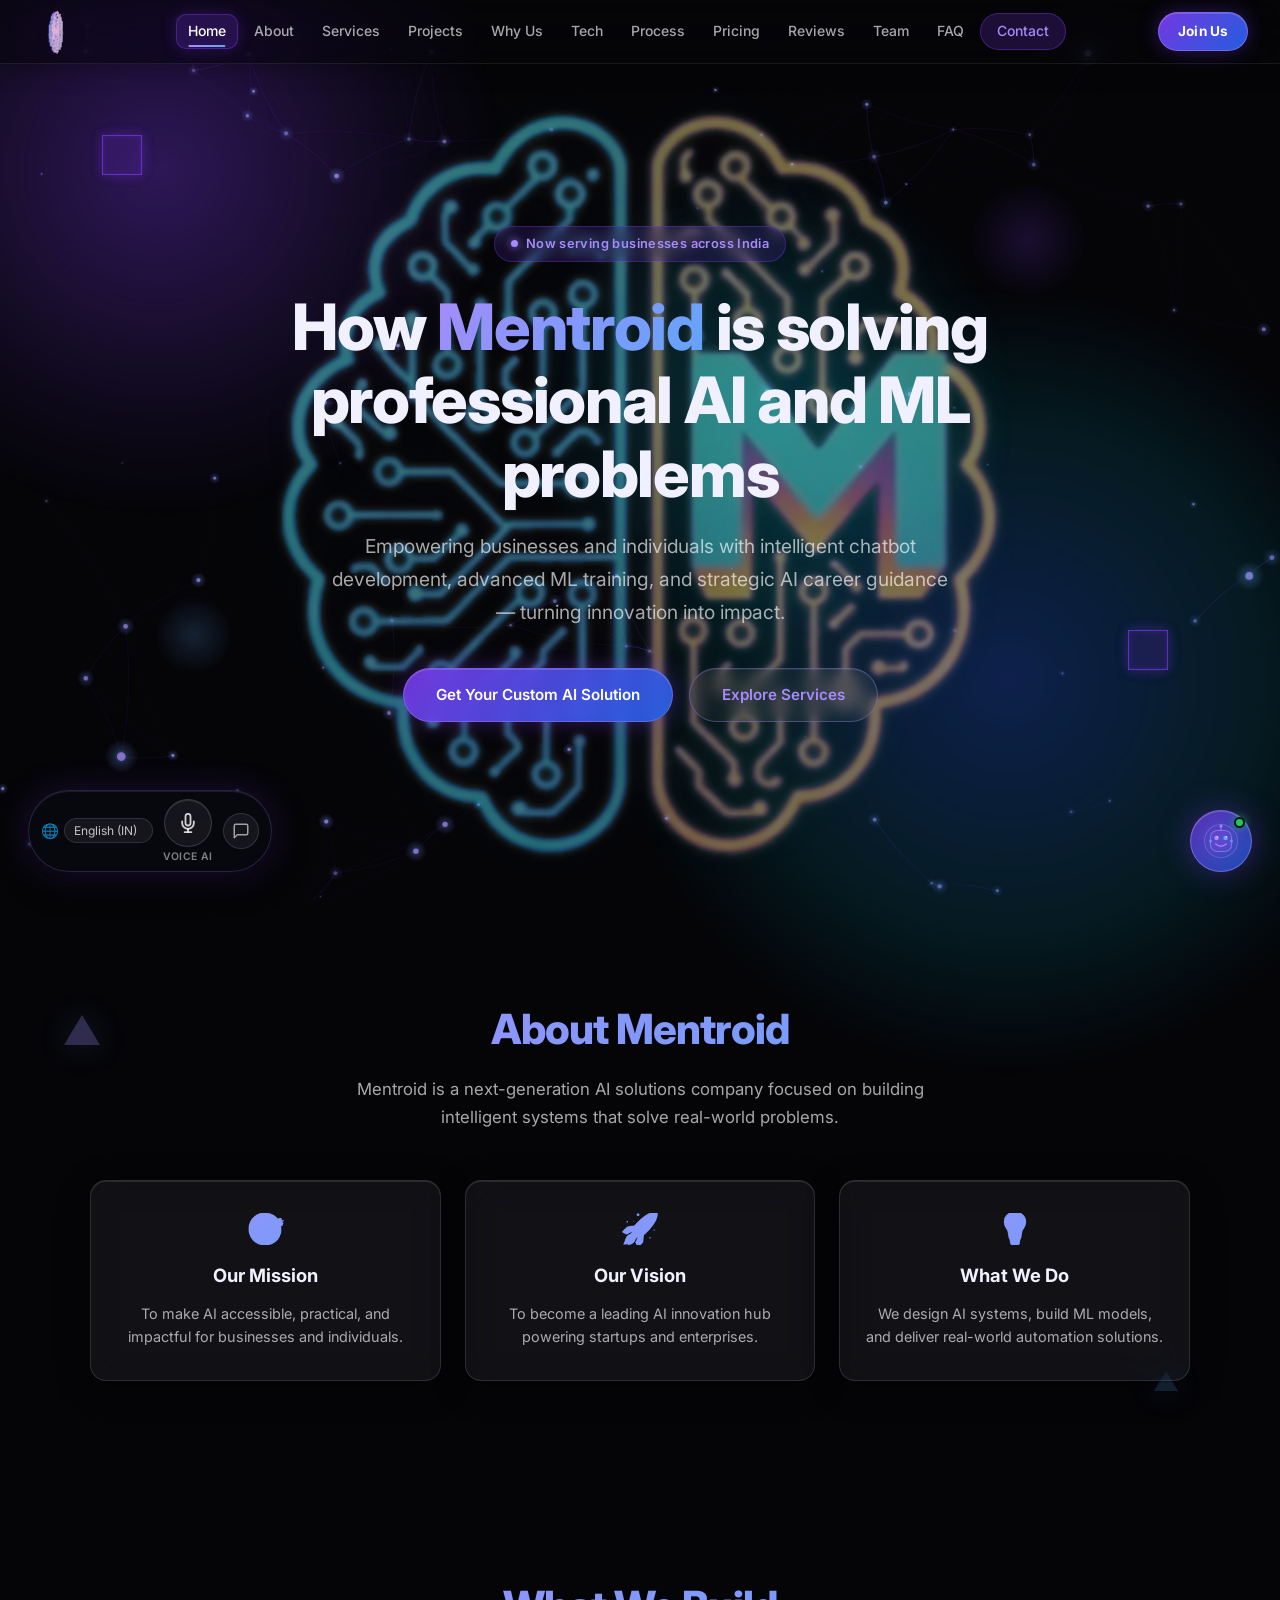
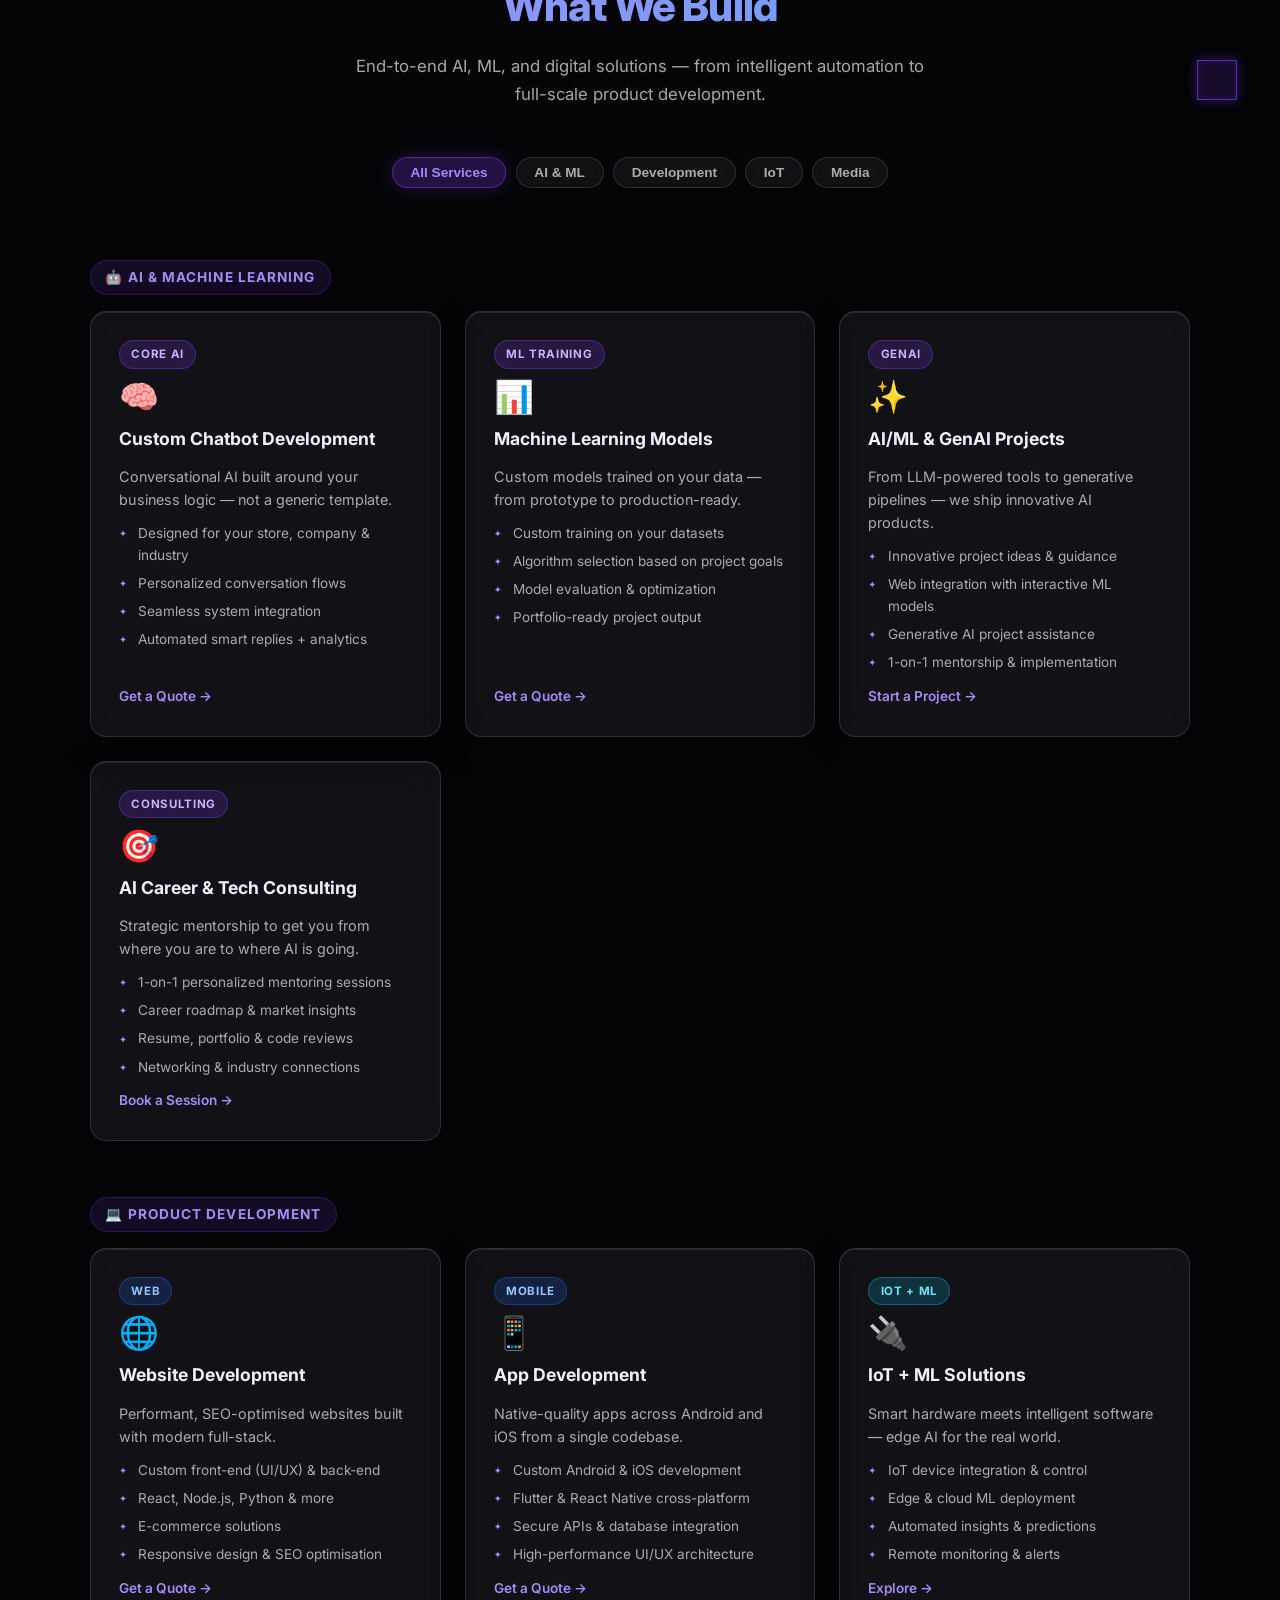
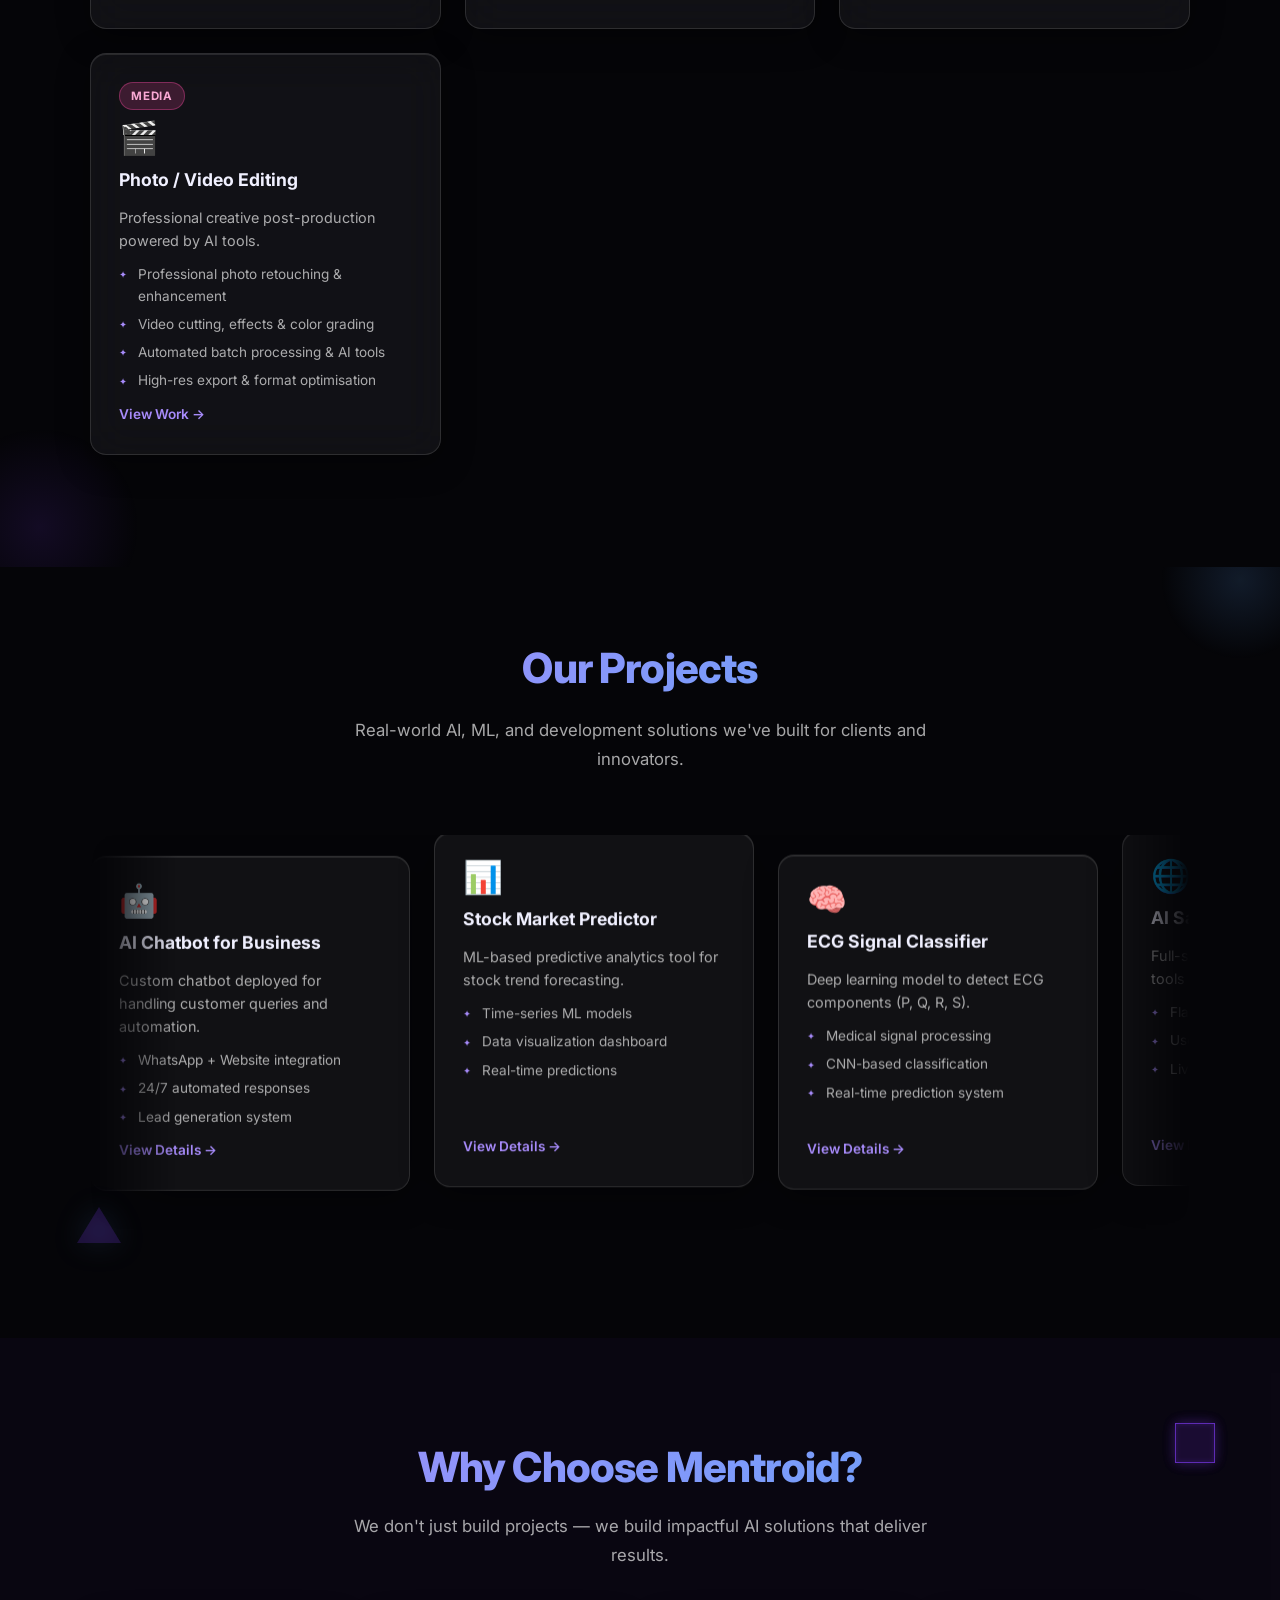
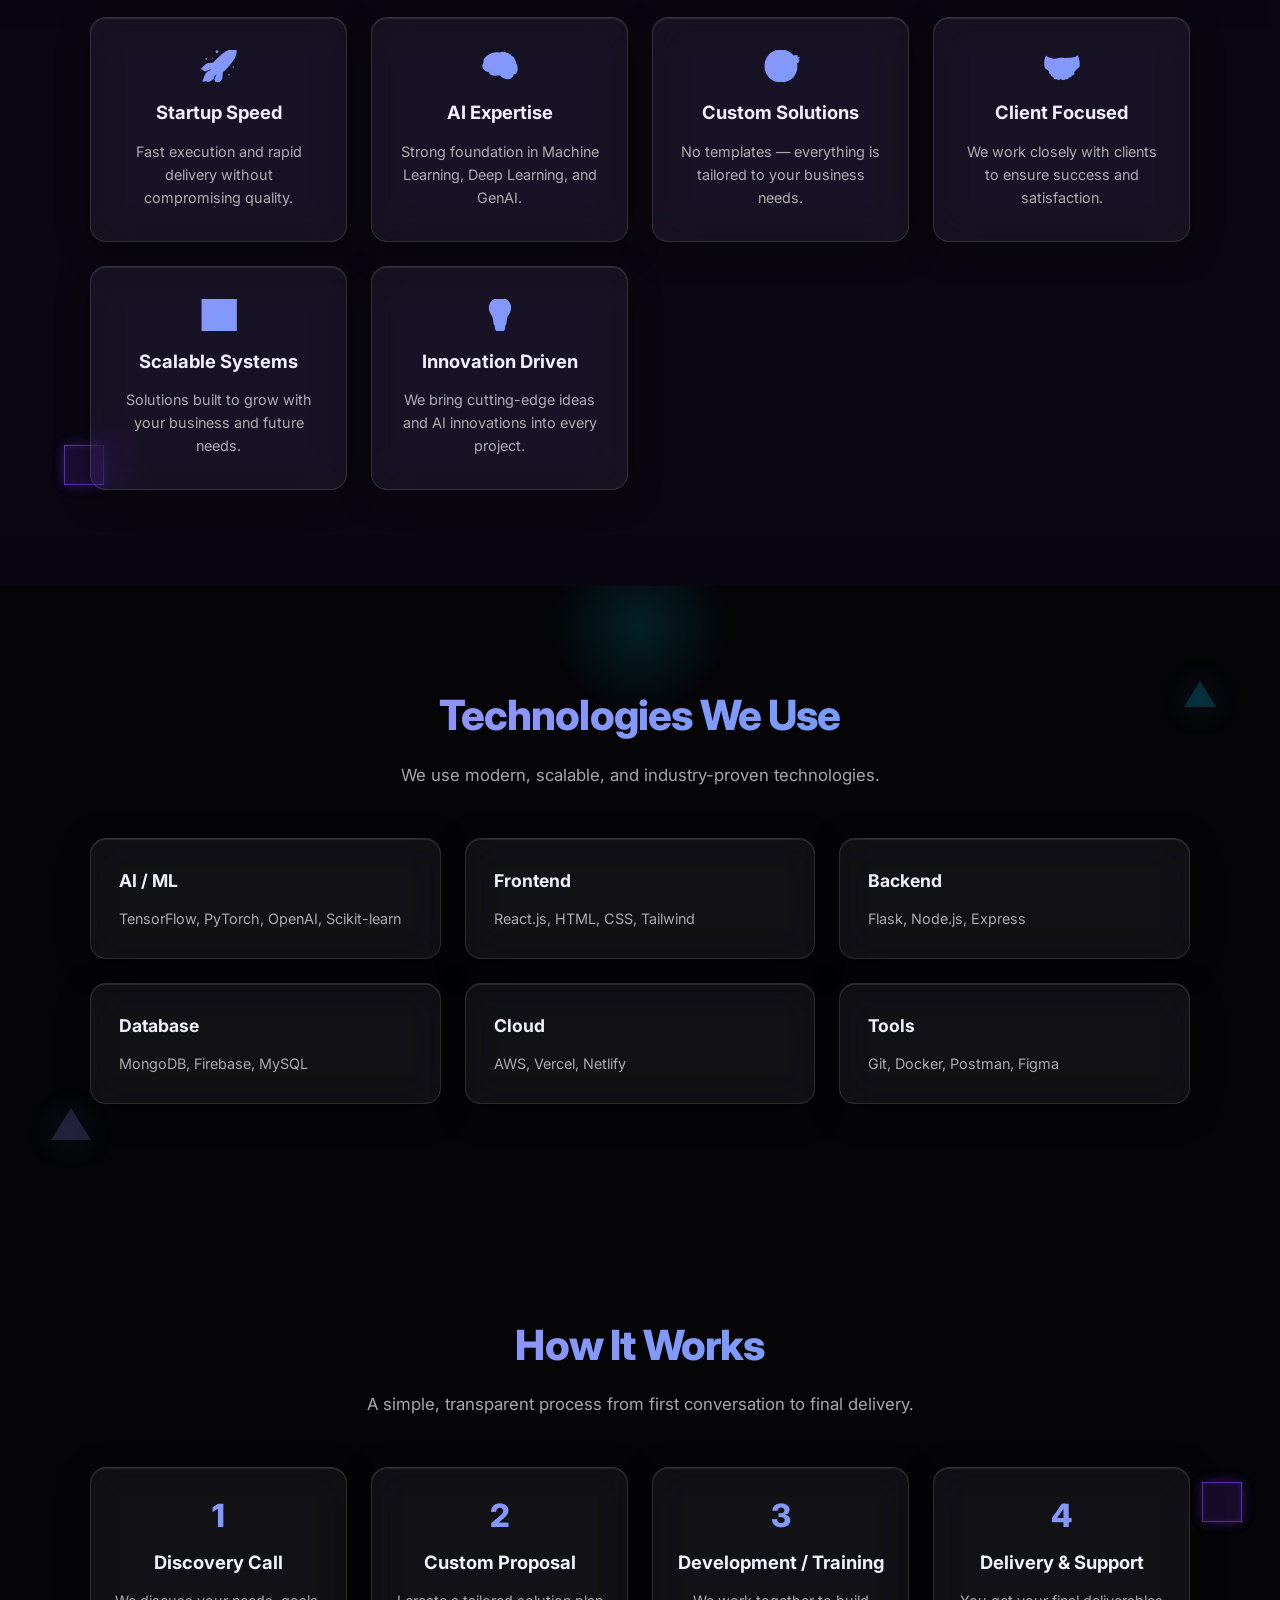
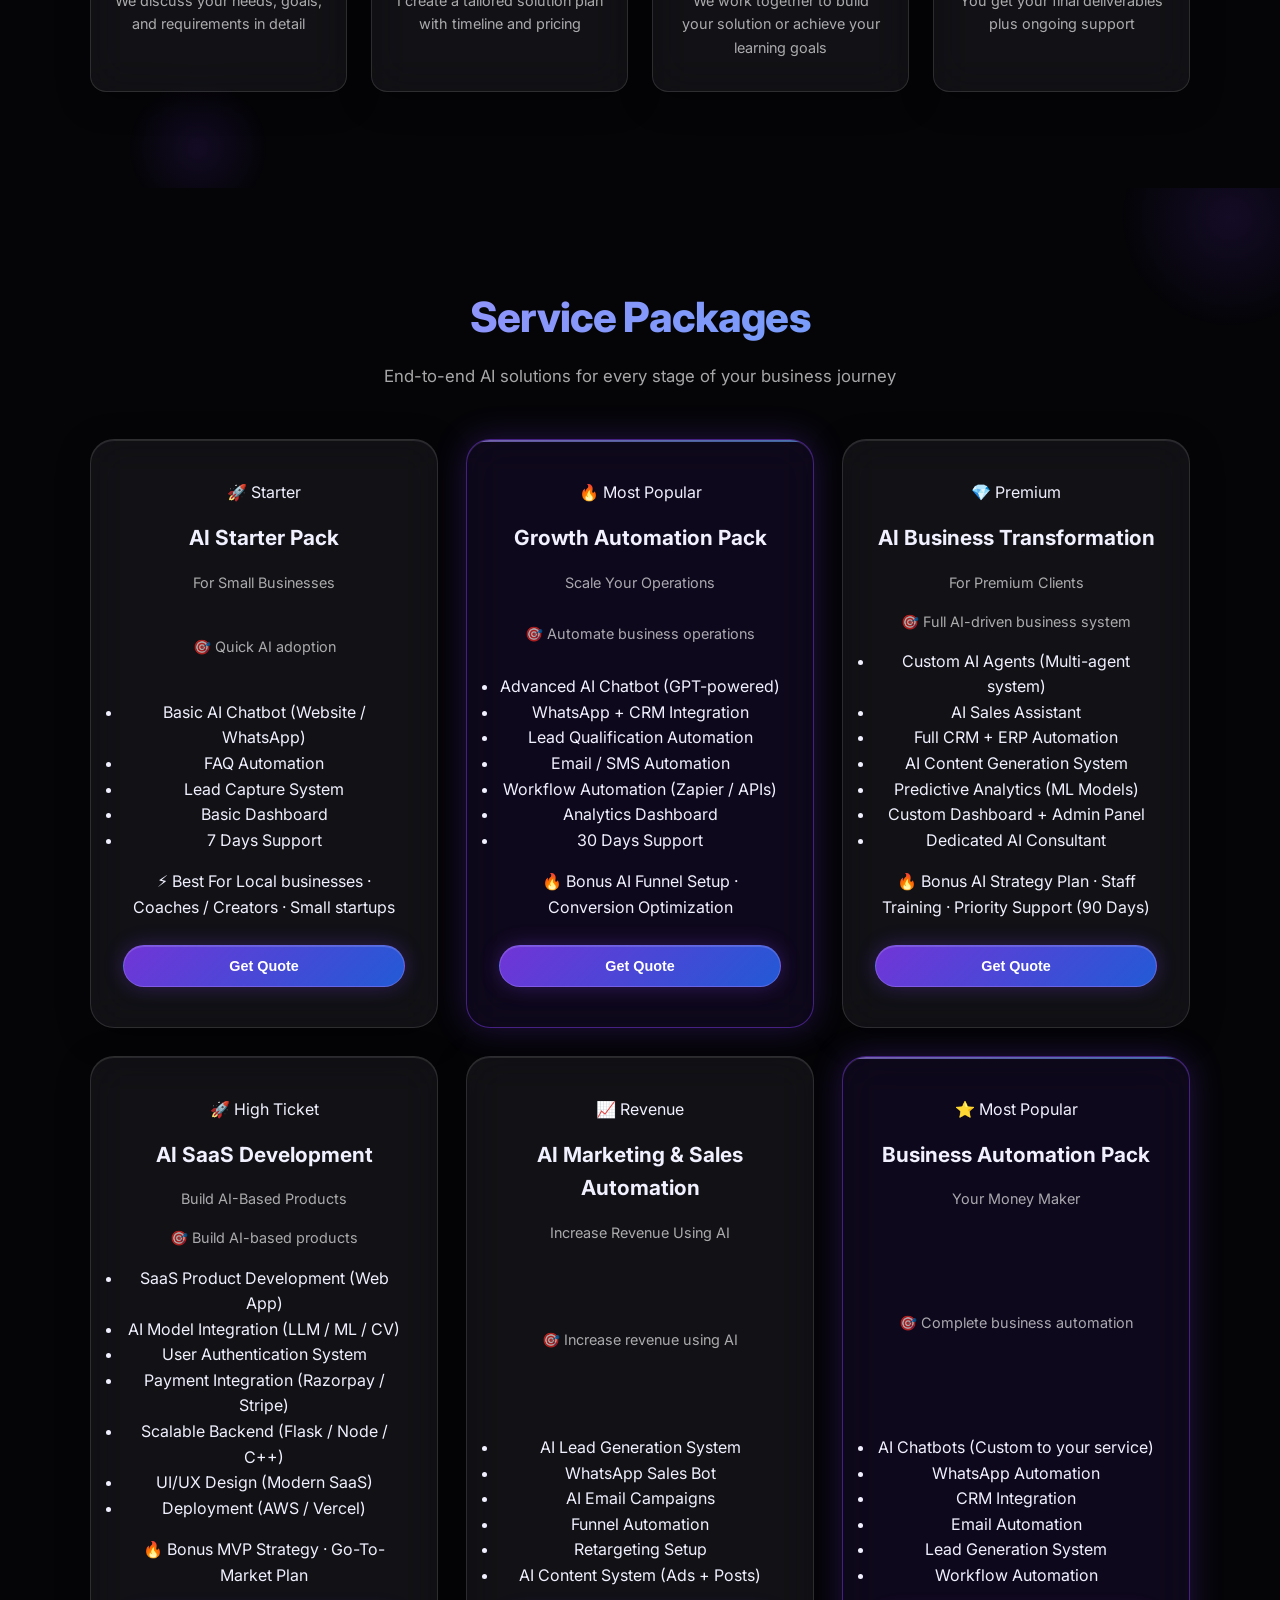
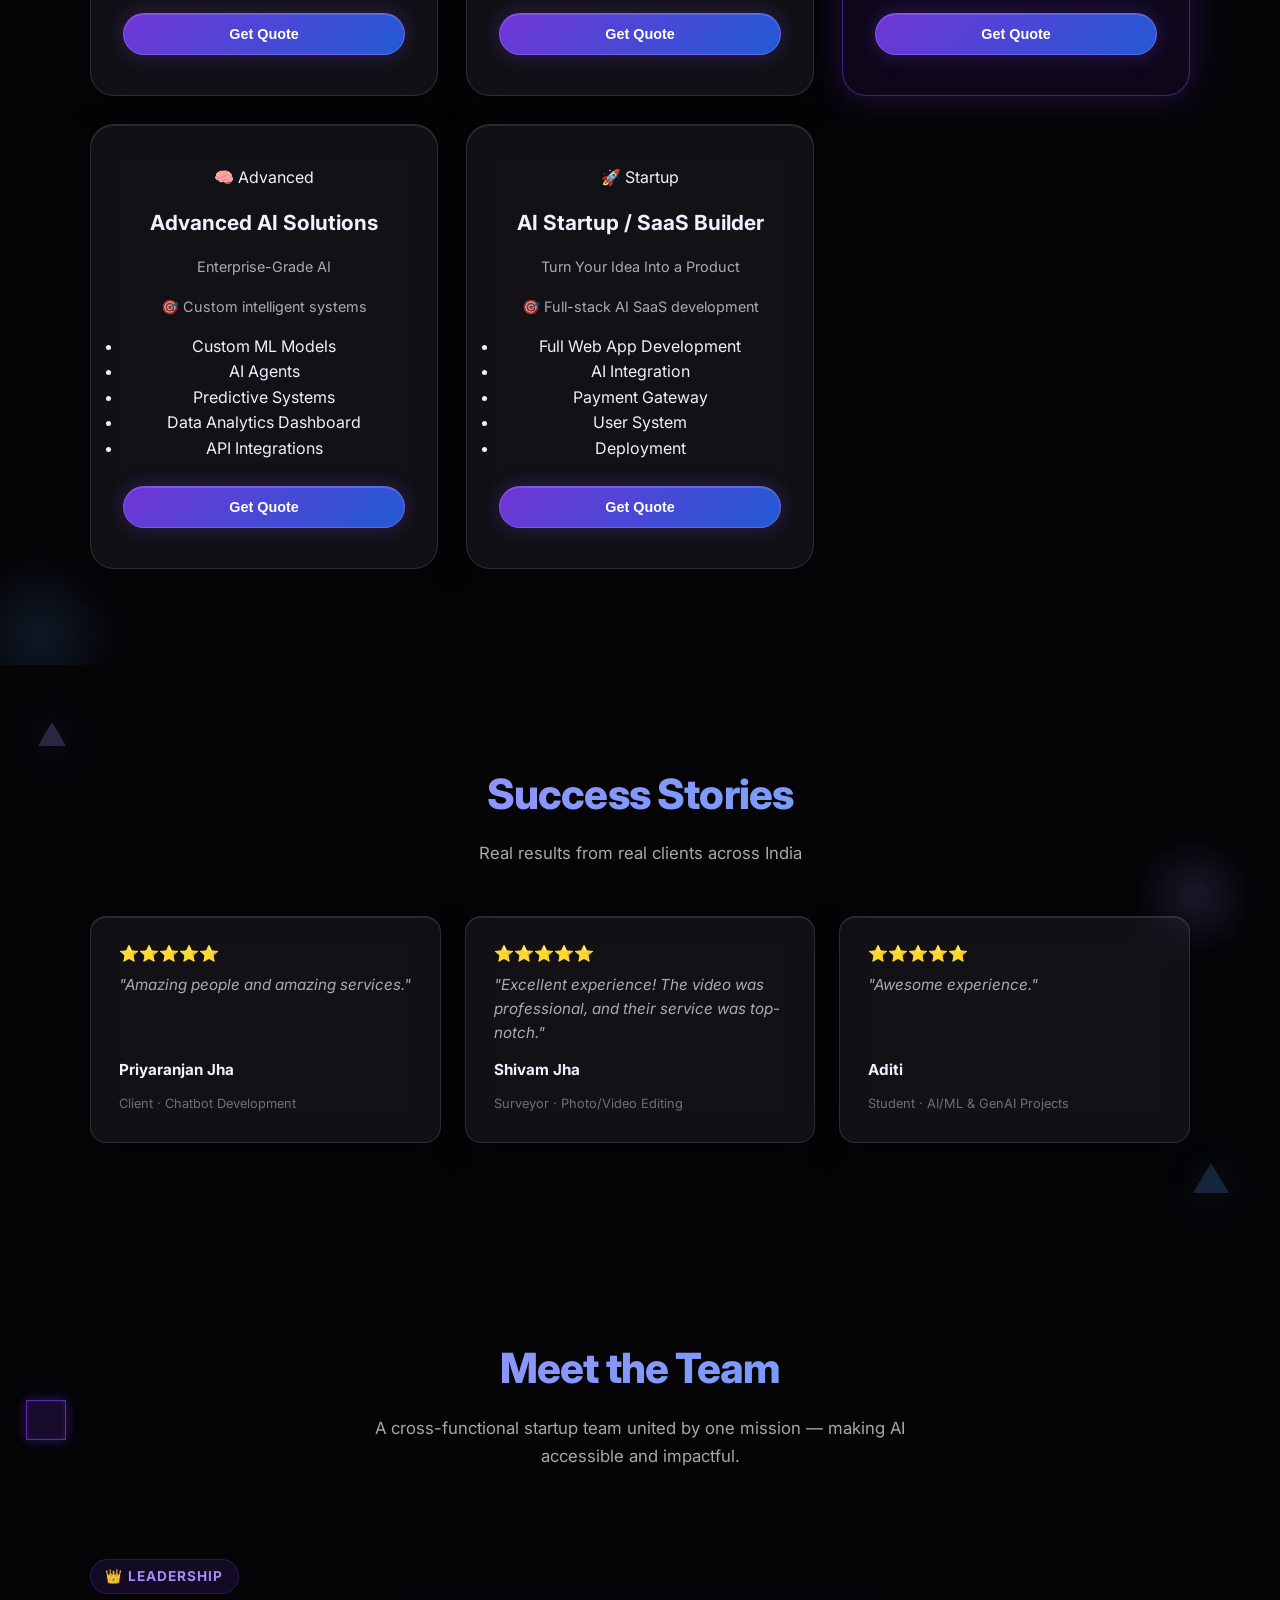
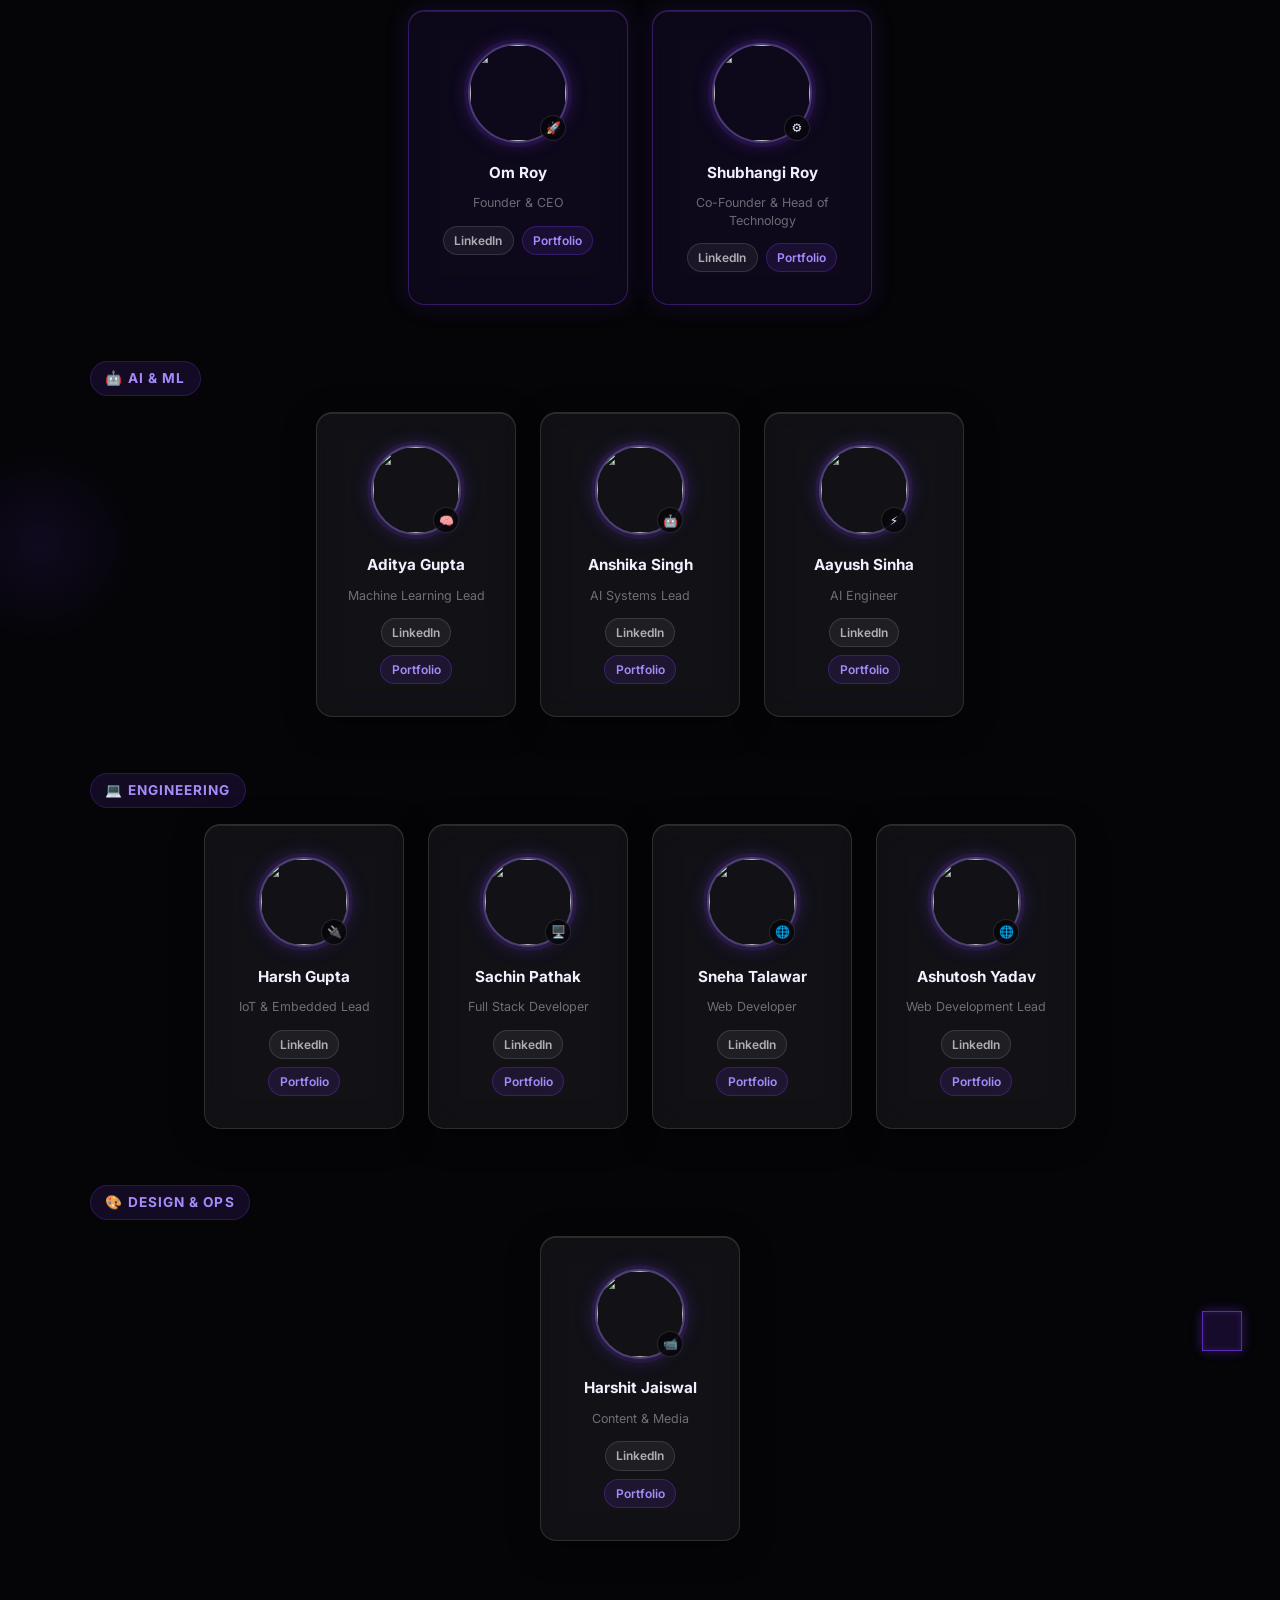
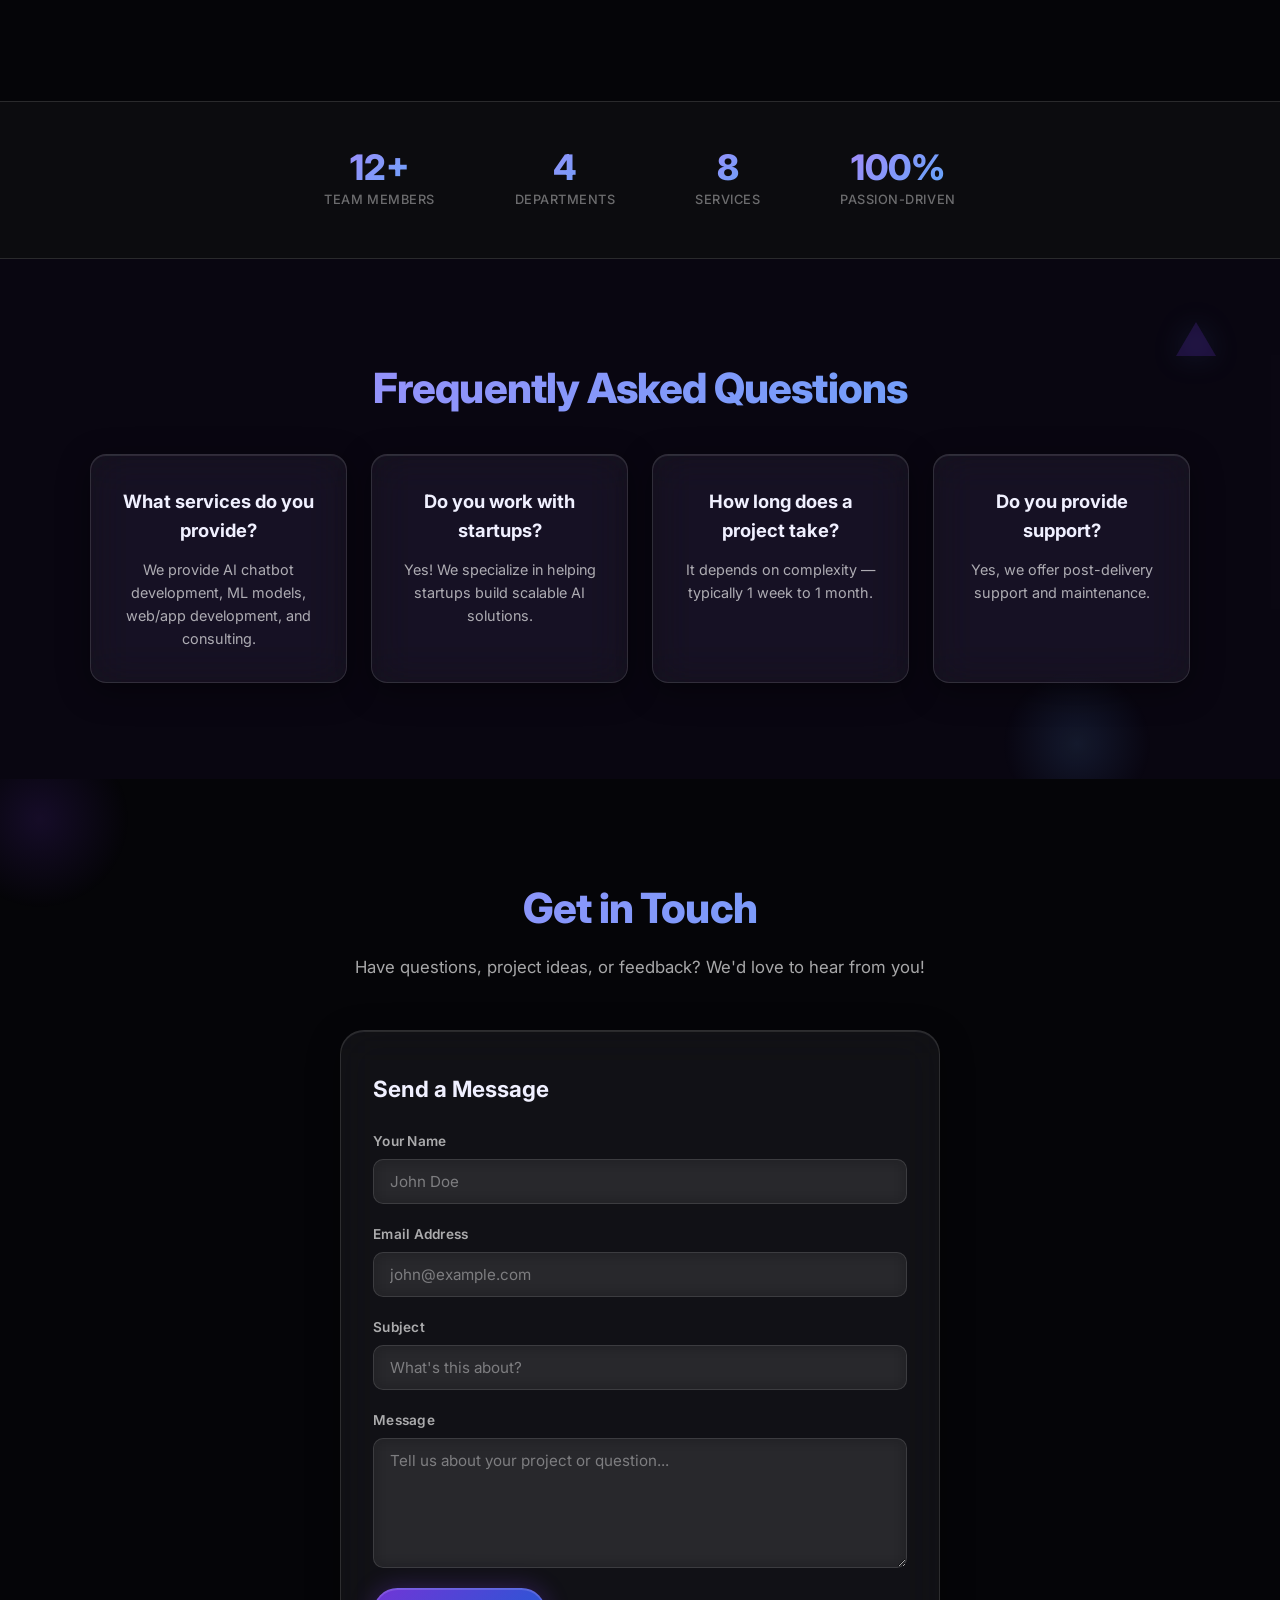
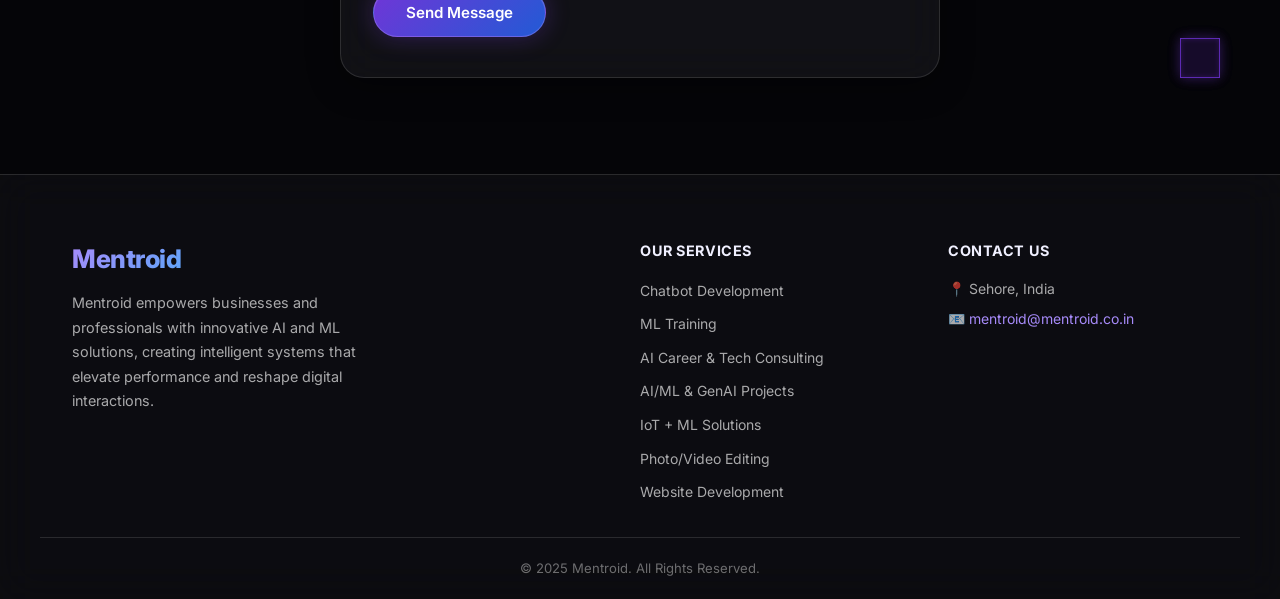
==== commit f2658097: "Revise service package details and add quote form Updated service package descriptions and added a q" ====
--- a/index.html
+++ b/index.html
@@ -566,31 +566,159 @@
     <div class="particle-orb" style="width:160px;height:160px;bottom:-50px;left:-40px;background:radial-gradient(circle,rgba(96,165,250,0.12),transparent 70%);animation-duration:14s;animation-delay:-7s;"></div>
     <div class="container">
       <h2 class="section-title">Service Packages</h2>
-      <p class="section-sub">Choose the perfect plan for your needs</p>
+      <p class="section-sub">End-to-end AI solutions for every stage of your business journey</p>
       <div class="pricing-grid">
 
+        <!-- 1. AI Starter Pack -->
         <div class="price-card">
-          <h3>Consultation</h3>
-          <div class="price-amount grad-text">₹299</div>
-          <p>Unlock new possibilities with a personalized AI/ML strategy session — designed to help your business
-            innovate and stay ahead.</p>
-          <a href="#contact" class="price-btn outline">Book Consultation</a>
-        </div>
-
+          <div class="price-badge">🚀 Starter</div>
+          <h3>AI Starter Pack</h3>
+          <p class="price-target">For Small Businesses</p>
+          <p class="price-goal">🎯 Quick AI adoption</p>
+          <ul class="price-features">
+            <li>Basic AI Chatbot (Website / WhatsApp)</li>
+            <li>FAQ Automation</li>
+            <li>Lead Capture System</li>
+            <li>Basic Dashboard</li>
+            <li>7 Days Support</li>
+          </ul>
+          <div class="price-best">
+            <span class="best-label">⚡ Best For</span>
+            <span>Local businesses · Coaches / Creators · Small startups</span>
+          </div>
+          <button type="button" class="price-btn fill quote-trigger" data-package="AI Starter Pack">Get Quote</button>
+        </div>
+
+        <!-- 2. Growth Automation Pack -->
         <div class="price-card featured">
-          <h3>Training Program</h3>
-          <div class="price-amount grad-text">₹999<span
-              style="font-size:1rem;font-weight:500;color:var(--muted)">/month</span></div>
-          <p>Comprehensive ML & AI training with hands-on projects, personalized mentorship, and career guidance.</p>
-          <a href="#contact" class="price-btn fill">Start Training</a>
-        </div>
-
+          <div class="price-badge popular">🔥 Most Popular</div>
+          <h3>Growth Automation Pack</h3>
+          <p class="price-target">Scale Your Operations</p>
+          <p class="price-goal">🎯 Automate business operations</p>
+          <ul class="price-features">
+            <li>Advanced AI Chatbot (GPT-powered)</li>
+            <li>WhatsApp + CRM Integration</li>
+            <li>Lead Qualification Automation</li>
+            <li>Email / SMS Automation</li>
+            <li>Workflow Automation (Zapier / APIs)</li>
+            <li>Analytics Dashboard</li>
+            <li>30 Days Support</li>
+          </ul>
+          <div class="price-bonus">
+            <span class="bonus-label">🔥 Bonus</span>
+            <span>AI Funnel Setup · Conversion Optimization</span>
+          </div>
+          <button type="button" class="price-btn fill quote-trigger" data-package="Growth Automation Pack">Get Quote</button>
+        </div>
+
+        <!-- 3. AI Business Transformation -->
         <div class="price-card">
-          <h3>Custom Development</h3>
-          <div class="price-amount grad-text">₹299<span style="font-size:1rem;font-weight:500;color:var(--muted)"> –
-              ₹25K*</span></div>
-          <p>Tailor-made chatbots, ML models, or AI solutions designed specifically for your business needs.</p>
-          <a href="#contact" class="price-btn outline">Get Quote</a>
+          <div class="price-badge premium">💎 Premium</div>
+          <h3>AI Business Transformation</h3>
+          <p class="price-target">For Premium Clients</p>
+          <p class="price-goal">🎯 Full AI-driven business system</p>
+          <ul class="price-features">
+            <li>Custom AI Agents (Multi-agent system)</li>
+            <li>AI Sales Assistant</li>
+            <li>Full CRM + ERP Automation</li>
+            <li>AI Content Generation System</li>
+            <li>Predictive Analytics (ML Models)</li>
+            <li>Custom Dashboard + Admin Panel</li>
+            <li>Dedicated AI Consultant</li>
+          </ul>
+          <div class="price-bonus">
+            <span class="bonus-label">🔥 Bonus</span>
+            <span>AI Strategy Plan · Staff Training · Priority Support (90 Days)</span>
+          </div>
+          <button type="button" class="price-btn fill quote-trigger" data-package="AI Business Transformation">Get Quote</button>
+        </div>
+
+        <!-- 4. AI SaaS Development -->
+        <div class="price-card">
+          <div class="price-badge high-ticket">🚀 High Ticket</div>
+          <h3>AI SaaS Development</h3>
+          <p class="price-target">Build AI-Based Products</p>
+          <p class="price-goal">🎯 Build AI-based products</p>
+          <ul class="price-features">
+            <li>SaaS Product Development (Web App)</li>
+            <li>AI Model Integration (LLM / ML / CV)</li>
+            <li>User Authentication System</li>
+            <li>Payment Integration (Razorpay / Stripe)</li>
+            <li>Scalable Backend (Flask / Node / C++)</li>
+            <li>UI/UX Design (Modern SaaS)</li>
+            <li>Deployment (AWS / Vercel)</li>
+          </ul>
+          <div class="price-bonus">
+            <span class="bonus-label">🔥 Bonus</span>
+            <span>MVP Strategy · Go-To-Market Plan</span>
+          </div>
+          <button type="button" class="price-btn fill quote-trigger" data-package="AI SaaS Development">Get Quote</button>
+        </div>
+
+        <!-- 5. AI Marketing & Sales Automation -->
+        <div class="price-card">
+          <div class="price-badge">📈 Revenue</div>
+          <h3>AI Marketing &amp; Sales Automation</h3>
+          <p class="price-target">Increase Revenue Using AI</p>
+          <p class="price-goal">🎯 Increase revenue using AI</p>
+          <ul class="price-features">
+            <li>AI Lead Generation System</li>
+            <li>WhatsApp Sales Bot</li>
+            <li>AI Email Campaigns</li>
+            <li>Funnel Automation</li>
+            <li>Retargeting Setup</li>
+            <li>AI Content System (Ads + Posts)</li>
+          </ul>
+          <button type="button" class="price-btn fill quote-trigger" data-package="AI Marketing & Sales Automation">Get Quote</button>
+        </div>
+
+        <!-- 6. Business Automation Pack -->
+        <div class="price-card featured">
+          <div class="price-badge popular">⭐ Most Popular</div>
+          <h3>Business Automation Pack</h3>
+          <p class="price-target">Your Money Maker</p>
+          <p class="price-goal">🎯 Complete business automation</p>
+          <ul class="price-features">
+            <li>AI Chatbots (Custom to your service)</li>
+            <li>WhatsApp Automation</li>
+            <li>CRM Integration</li>
+            <li>Email Automation</li>
+            <li>Lead Generation System</li>
+            <li>Workflow Automation</li>
+          </ul>
+          <button type="button" class="price-btn fill quote-trigger" data-package="Business Automation Pack">Get Quote</button>
+        </div>
+
+        <!-- 7. Advanced AI Solutions -->
+        <div class="price-card">
+          <div class="price-badge premium">🧠 Advanced</div>
+          <h3>Advanced AI Solutions</h3>
+          <p class="price-target">Enterprise-Grade AI</p>
+          <p class="price-goal">🎯 Custom intelligent systems</p>
+          <ul class="price-features">
+            <li>Custom ML Models</li>
+            <li>AI Agents</li>
+            <li>Predictive Systems</li>
+            <li>Data Analytics Dashboard</li>
+            <li>API Integrations</li>
+          </ul>
+          <button type="button" class="price-btn fill quote-trigger" data-package="Advanced AI Solutions">Get Quote</button>
+        </div>
+
+        <!-- 8. AI Startup / SaaS Builder -->
+        <div class="price-card">
+          <div class="price-badge high-ticket">🚀 Startup</div>
+          <h3>AI Startup / SaaS Builder</h3>
+          <p class="price-target">Turn Your Idea Into a Product</p>
+          <p class="price-goal">🎯 Full-stack AI SaaS development</p>
+          <ul class="price-features">
+            <li>Full Web App Development</li>
+            <li>AI Integration</li>
+            <li>Payment Gateway</li>
+            <li>User System</li>
+            <li>Deployment</li>
+          </ul>
+          <button type="button" class="price-btn fill quote-trigger" data-package="AI Startup / SaaS Builder">Get Quote</button>
         </div>
 
       </div>
@@ -664,7 +792,7 @@
             <span class="avatar-badge">🚀</span>
           </div>
           <p class="member-name">Om Roy</p>
-          <p class="member-role">Co-Founder & CEO</p>
+          <p class="member-role">Founder & CEO</p>
           <div class="member-links">
             <a href="https://www.linkedin.com/in/om-roy-3b809628a/" target="_blank">LinkedIn</a>
             <a href="https://portfolio-eiv7.vercel.app/" target="_blank" class="portfolio">Portfolio</a>
@@ -748,7 +876,7 @@
           </div>
         </div>
 
-        <div class="member-card">
+        <!-- <div class="member-card">
           <div class="avatar-wrap">
             <img src="https://www.mentroid.co.in/Images/Snehika.jpg">
             <span class="avatar-badge">📱</span>
@@ -759,7 +887,7 @@
             <a href="https://www.linkedin.com/in/snehika-acharya" target="_blank">LinkedIn</a>
             <a href="#" class="portfolio">Portfolio</a>
           </div>
-        </div>
+        </div> -->
 
         <div class="member-card">
           <div class="avatar-wrap">
@@ -806,7 +934,7 @@
       <p class="cat-label">🎨 Design & Ops</p>
       <div class="team-row">
 
-        <div class="member-card">
+        <!-- <div class="member-card">
           <div class="avatar-wrap">
             <img src="https://www.mentroid.co.in/Images/arya.jpg">
             <span class="avatar-badge">🎨</span>
@@ -817,7 +945,7 @@
             <a href="https://www.linkedin.com/in/arya-sharma-460715340" target="_blank">LinkedIn</a>
             <a href="#" class="portfolio">Portfolio</a>
           </div>
-        </div>
+        </div> -->
 
         <div class="member-card">
           <div class="avatar-wrap">
@@ -989,10 +1117,134 @@
     <span class="chat-fab-online" aria-label="Online"></span>
   </div>
 
-  <script src="script.js"></script>
+  <!-- ══ GET QUOTE MODAL ══ -->
+  <div id="quote-modal" class="qmodal-overlay" role="dialog" aria-modal="true" aria-labelledby="qmodal-title" hidden>
+    <div class="qmodal-box">
+      <!-- Animated background orbs -->
+      <div class="qmodal-orb qmodal-orb--1"></div>
+      <div class="qmodal-orb qmodal-orb--2"></div>
+      <div class="qmodal-orb qmodal-orb--3"></div>
+      <!-- Shimmer border sweep -->
+      <div class="qmodal-shimmer"></div>
+
+      <button class="qmodal-close" id="qmodal-close" aria-label="Close">&times;</button>
+      <div class="qmodal-header">
+        <div class="qmodal-icon-wrap">
+          <span class="qmodal-icon">💬</span>
+          <div class="qmodal-icon-ring"></div>
+        </div>
+        <h2 id="qmodal-title">Get a Quote</h2>
+        <p>Tell us about your project and we'll get back to you within 24 hours.</p>
+      </div>
+      <form id="quote-form" class="qmodal-form" novalidate>
+        <input type="hidden" name="to_email" value="mentroid@mentroid.co.in" />
+        <input type="hidden" name="package_name" id="qf-package" value="" />
+        <input type="text" name="_honey" class="form-honey" tabindex="-1" autocomplete="off" aria-hidden="true" />
+
+        <div class="qmodal-row">
+          <div class="form-group">
+            <label for="qf-name">Full Name <span class="req">*</span></label>
+            <input type="text" id="qf-name" name="from_name" placeholder="John Doe" autocomplete="name" required />
+          </div>
+          <div class="form-group">
+            <label for="qf-email">Email Address <span class="req">*</span></label>
+            <input type="email" id="qf-email" name="from_email" placeholder="john@example.com" autocomplete="email" required />
+          </div>
+        </div>
+
+        <div class="qmodal-row">
+          <div class="form-group">
+            <label for="qf-mobile">Mobile Number <span class="req">*</span></label>
+            <input type="tel" id="qf-mobile" name="mobile" placeholder="+91 98765 43210" autocomplete="tel" required />
+          </div>
+          <div class="form-group">
+            <label for="qf-designation">Designation / Role</label>
+            <input type="text" id="qf-designation" name="designation" placeholder="e.g. Founder, CTO, Manager" />
+          </div>
+        </div>
+
+        <div class="form-group">
+          <label for="qf-location">Location <span class="req">*</span></label>
+          <select id="qf-location" name="location" required>
+            <option value="" disabled selected>Select your country</option>
+            <optgroup label="Asia">
+              <option>Afghanistan</option><option>Bangladesh</option><option>Bhutan</option>
+              <option>Cambodia</option><option>China</option><option>India</option>
+              <option>Indonesia</option><option>Japan</option><option>Kazakhstan</option>
+              <option>Malaysia</option><option>Maldives</option><option>Mongolia</option>
+              <option>Myanmar</option><option>Nepal</option><option>Pakistan</option>
+              <option>Philippines</option><option>Singapore</option><option>South Korea</option>
+              <option>Sri Lanka</option><option>Taiwan</option><option>Thailand</option>
+              <option>Uzbekistan</option><option>Vietnam</option>
+            </optgroup>
+            <optgroup label="Middle East">
+              <option>Bahrain</option><option>Egypt</option><option>Iran</option>
+              <option>Iraq</option><option>Israel</option><option>Jordan</option>
+              <option>Kuwait</option><option>Lebanon</option><option>Oman</option>
+              <option>Qatar</option><option>Saudi Arabia</option><option>Turkey</option>
+              <option>United Arab Emirates</option><option>Yemen</option>
+            </optgroup>
+            <optgroup label="Europe">
+              <option>Austria</option><option>Belgium</option><option>Czech Republic</option>
+              <option>Denmark</option><option>Finland</option><option>France</option>
+              <option>Germany</option><option>Greece</option><option>Hungary</option>
+              <option>Ireland</option><option>Italy</option><option>Netherlands</option>
+              <option>Norway</option><option>Poland</option><option>Portugal</option>
+              <option>Romania</option><option>Russia</option><option>Spain</option>
+              <option>Sweden</option><option>Switzerland</option><option>Ukraine</option>
+              <option>United Kingdom</option>
+            </optgroup>
+            <optgroup label="North America">
+              <option>Canada</option><option>Cuba</option><option>Guatemala</option>
+              <option>Jamaica</option><option>Mexico</option><option>United States</option>
+            </optgroup>
+            <optgroup label="South America">
+              <option>Argentina</option><option>Bolivia</option><option>Brazil</option>
+              <option>Chile</option><option>Colombia</option><option>Ecuador</option>
+              <option>Paraguay</option><option>Peru</option><option>Uruguay</option>
+              <option>Venezuela</option>
+            </optgroup>
+            <optgroup label="Africa">
+              <option>Algeria</option><option>Angola</option><option>Ethiopia</option>
+              <option>Ghana</option><option>Kenya</option><option>Morocco</option>
+              <option>Nigeria</option><option>South Africa</option><option>Tanzania</option>
+              <option>Uganda</option>
+            </optgroup>
+            <optgroup label="Oceania">
+              <option>Australia</option><option>Fiji</option><option>New Zealand</option>
+              <option>Papua New Guinea</option>
+            </optgroup>
+            <option value="Other">Other</option>
+          </select>
+        </div>
+
+        <div class="form-group">
+          <label for="qf-details">General Details</label>
+          <input type="text" id="qf-details" name="general_details" placeholder="Brief overview of your business or project" />
+        </div>
+
+        <div class="form-group">
+          <label for="qf-problem">Problem Statement <span class="req">*</span></label>
+          <textarea id="qf-problem" name="problem_statement" placeholder="Describe the challenge or pain point you're facing..." required></textarea>
+        </div>
+
+        <div class="form-group">
+          <label for="qf-solution">Expected Solution</label>
+          <textarea id="qf-solution" name="expected_solution" placeholder="What kind of solution are you looking for? (optional)"></textarea>
+        </div>
+
+        <div class="qmodal-footer">
+          <button type="submit" class="form-submit qmodal-submit" id="quote-submit">Send Quote Request</button>
+          <p id="quote-form-status" class="form-status" role="status" aria-live="polite" hidden></p>
+        </div>
+      </form>
+    </div>
+  </div>
+
   <script src="https://cdn.jsdelivr.net/npm/@emailjs/browser@4/dist/email.min.js"></script>
   <script src="emailjs-config.js"></script>
   <script src="contact-form.js"></script>
+  <script src="script.js"></script>
   <script src="projects-slider.js"></script>
   <script src="chatbot.js"></script>
   <script src="voice-assistant.js"></script>
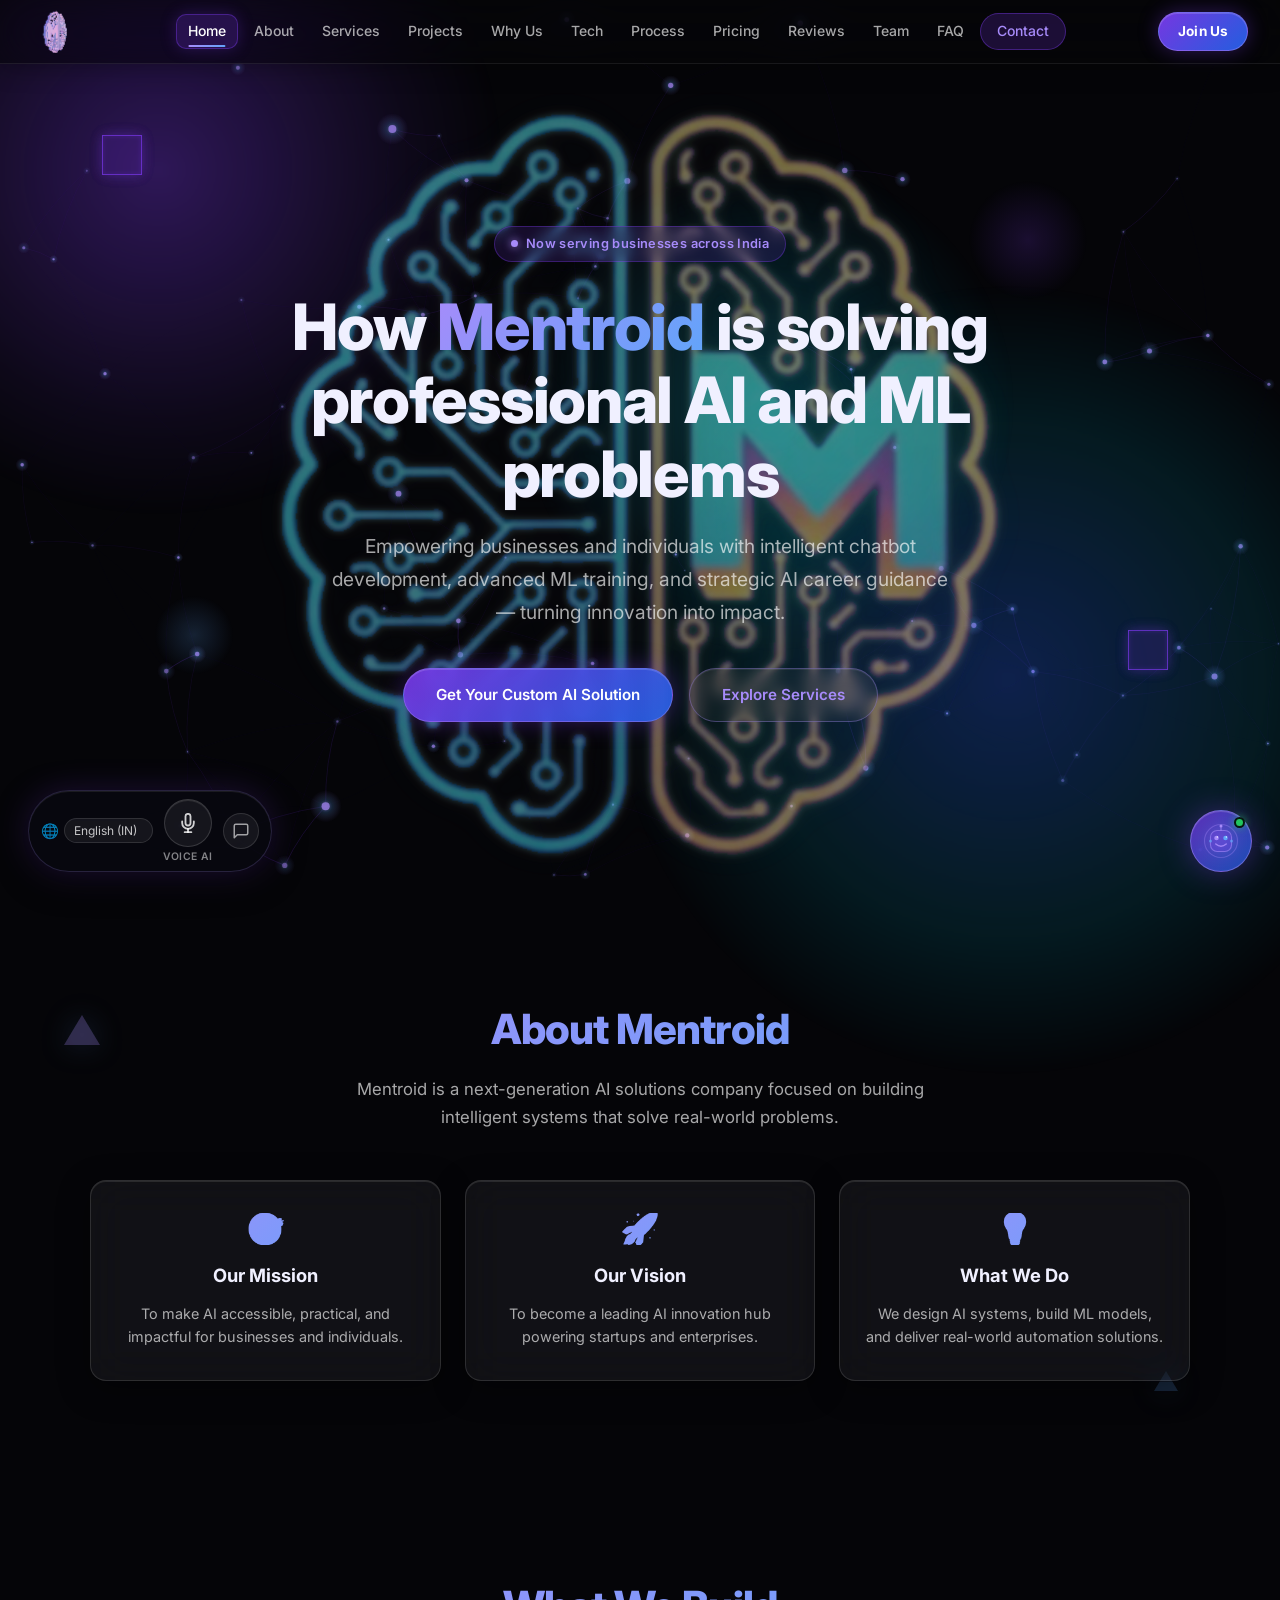
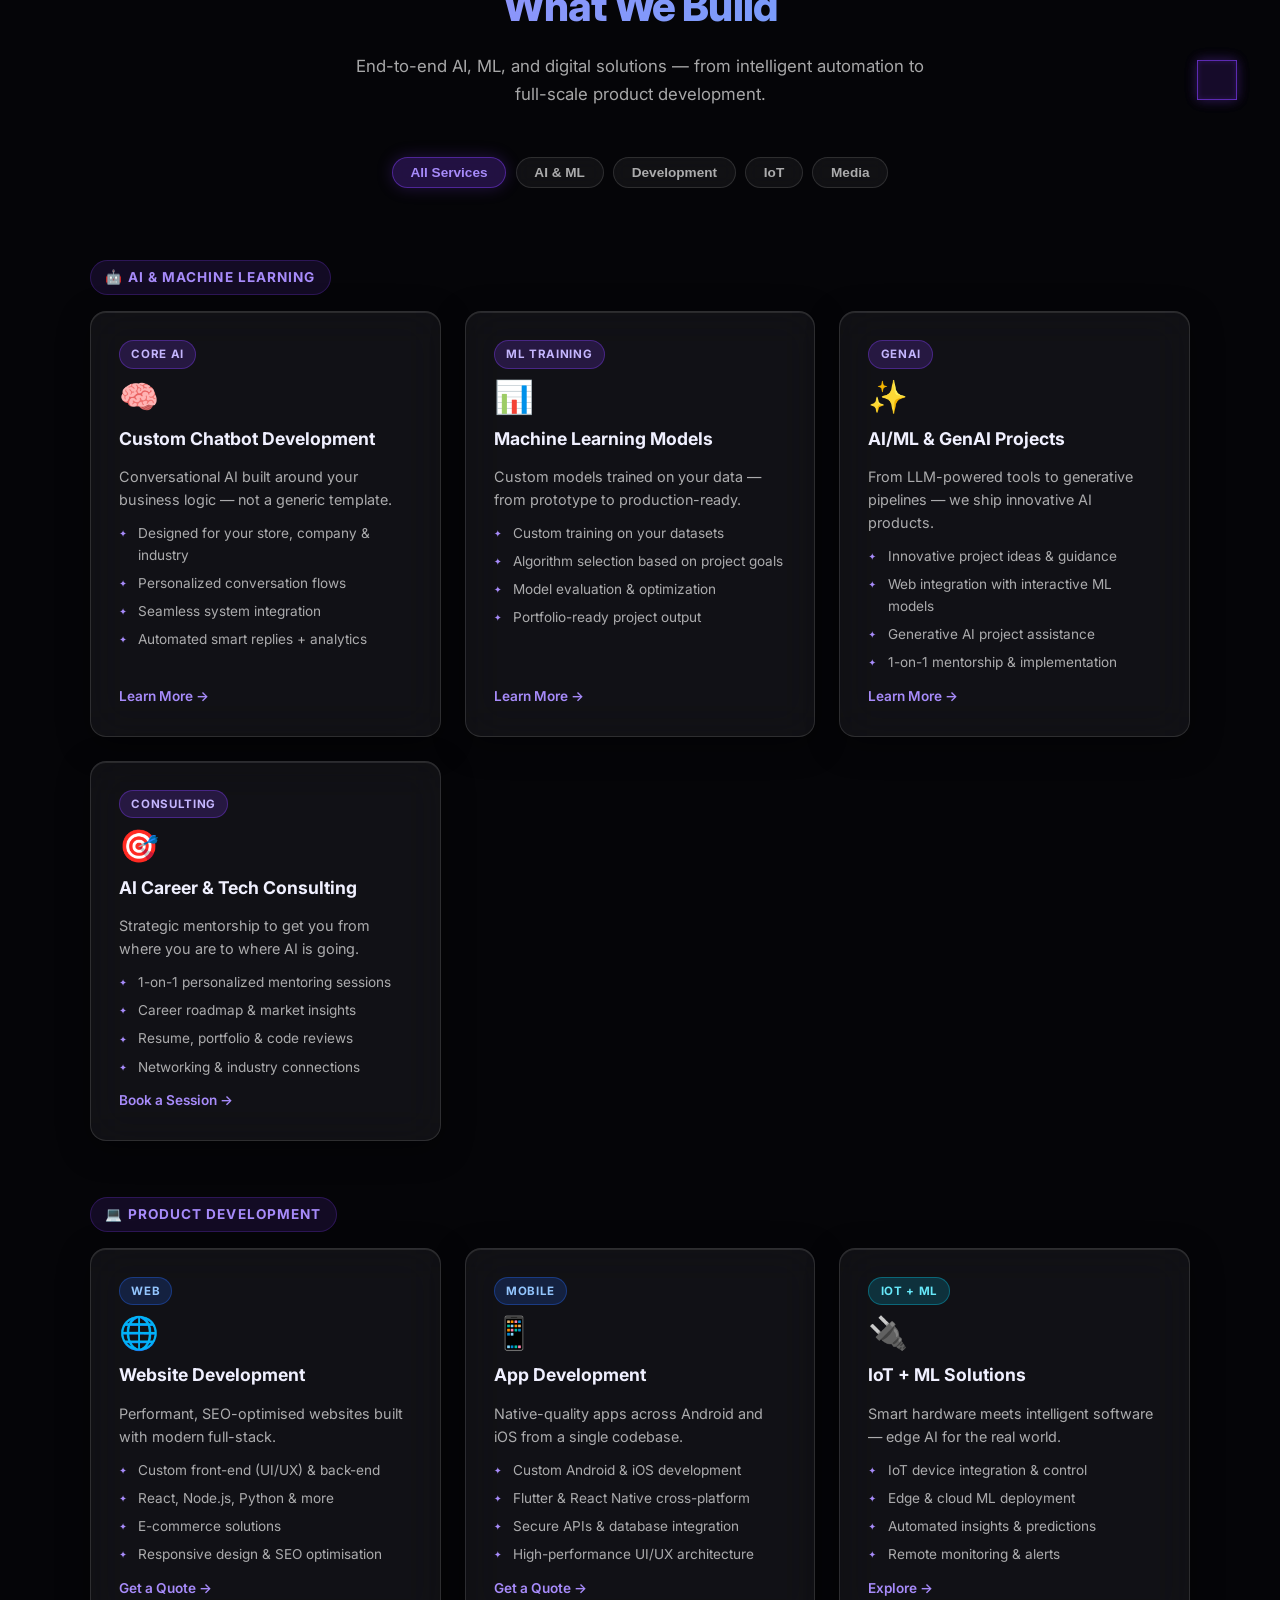
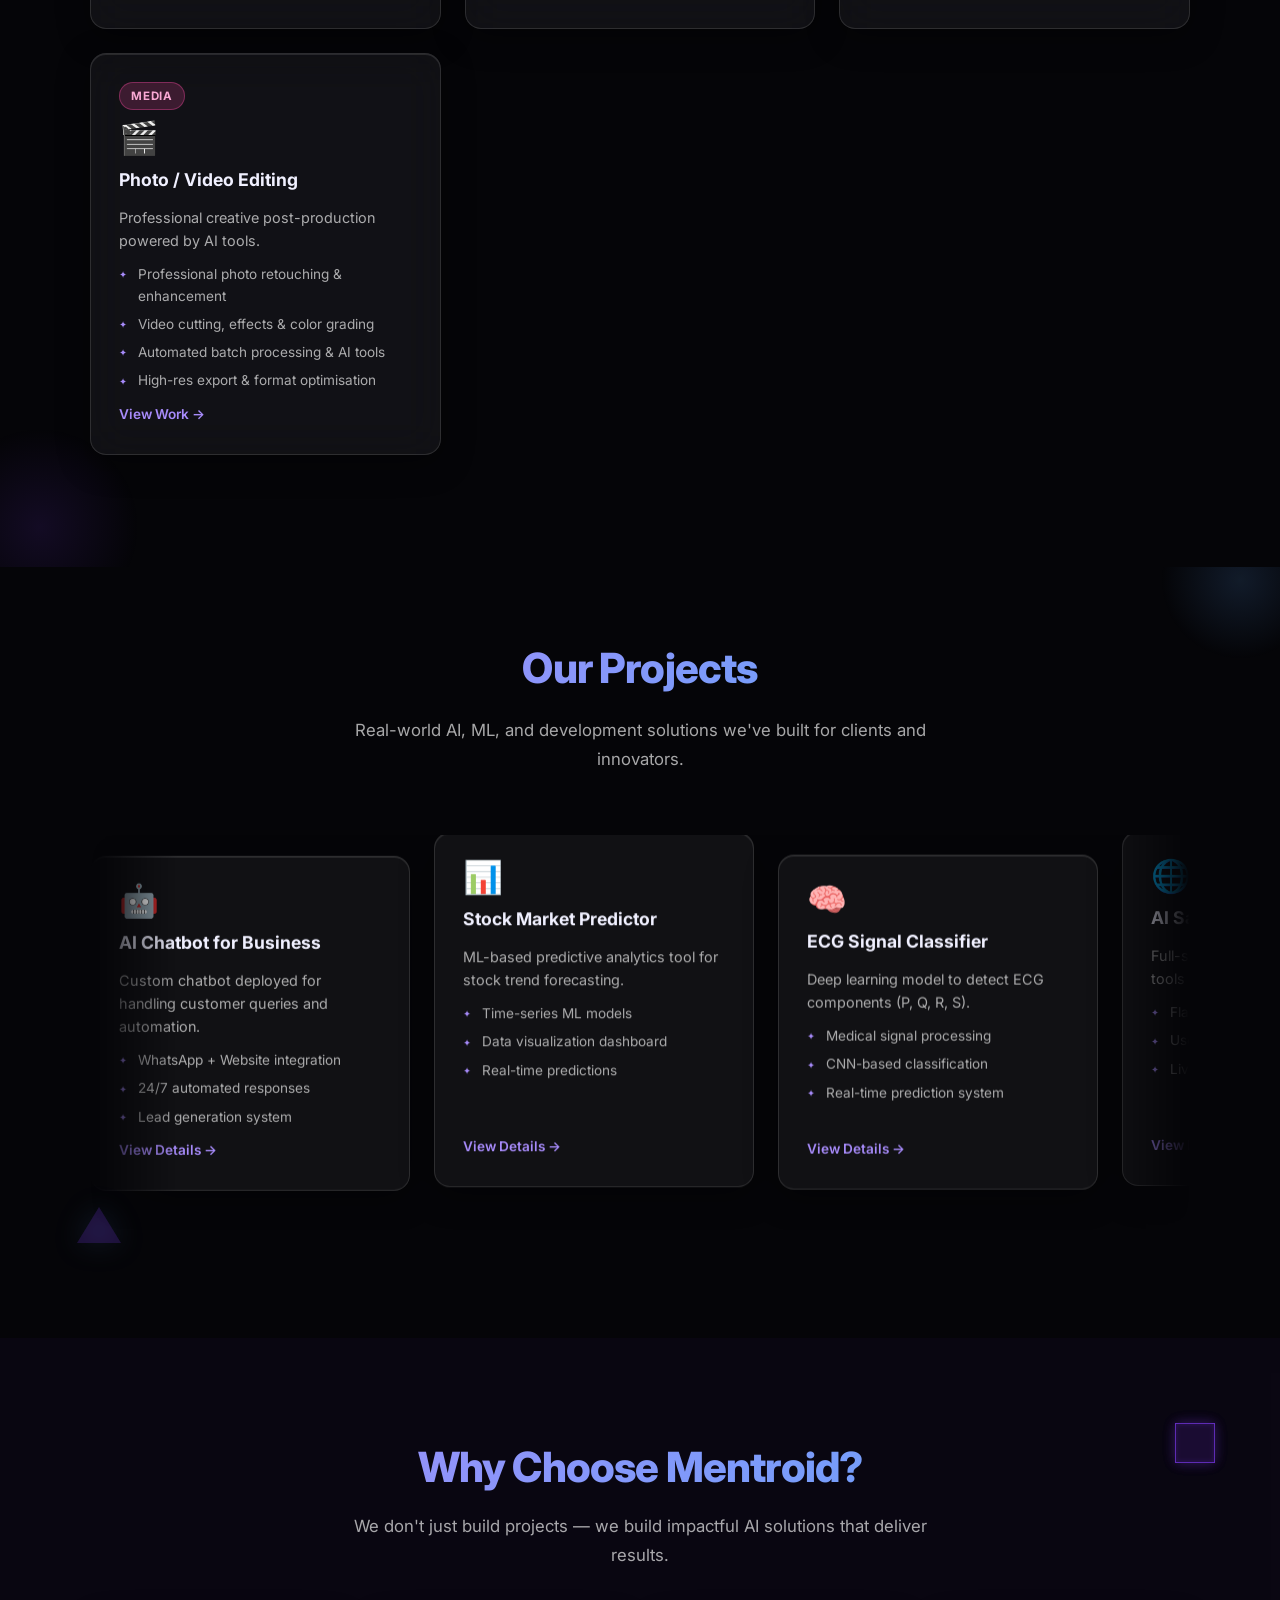
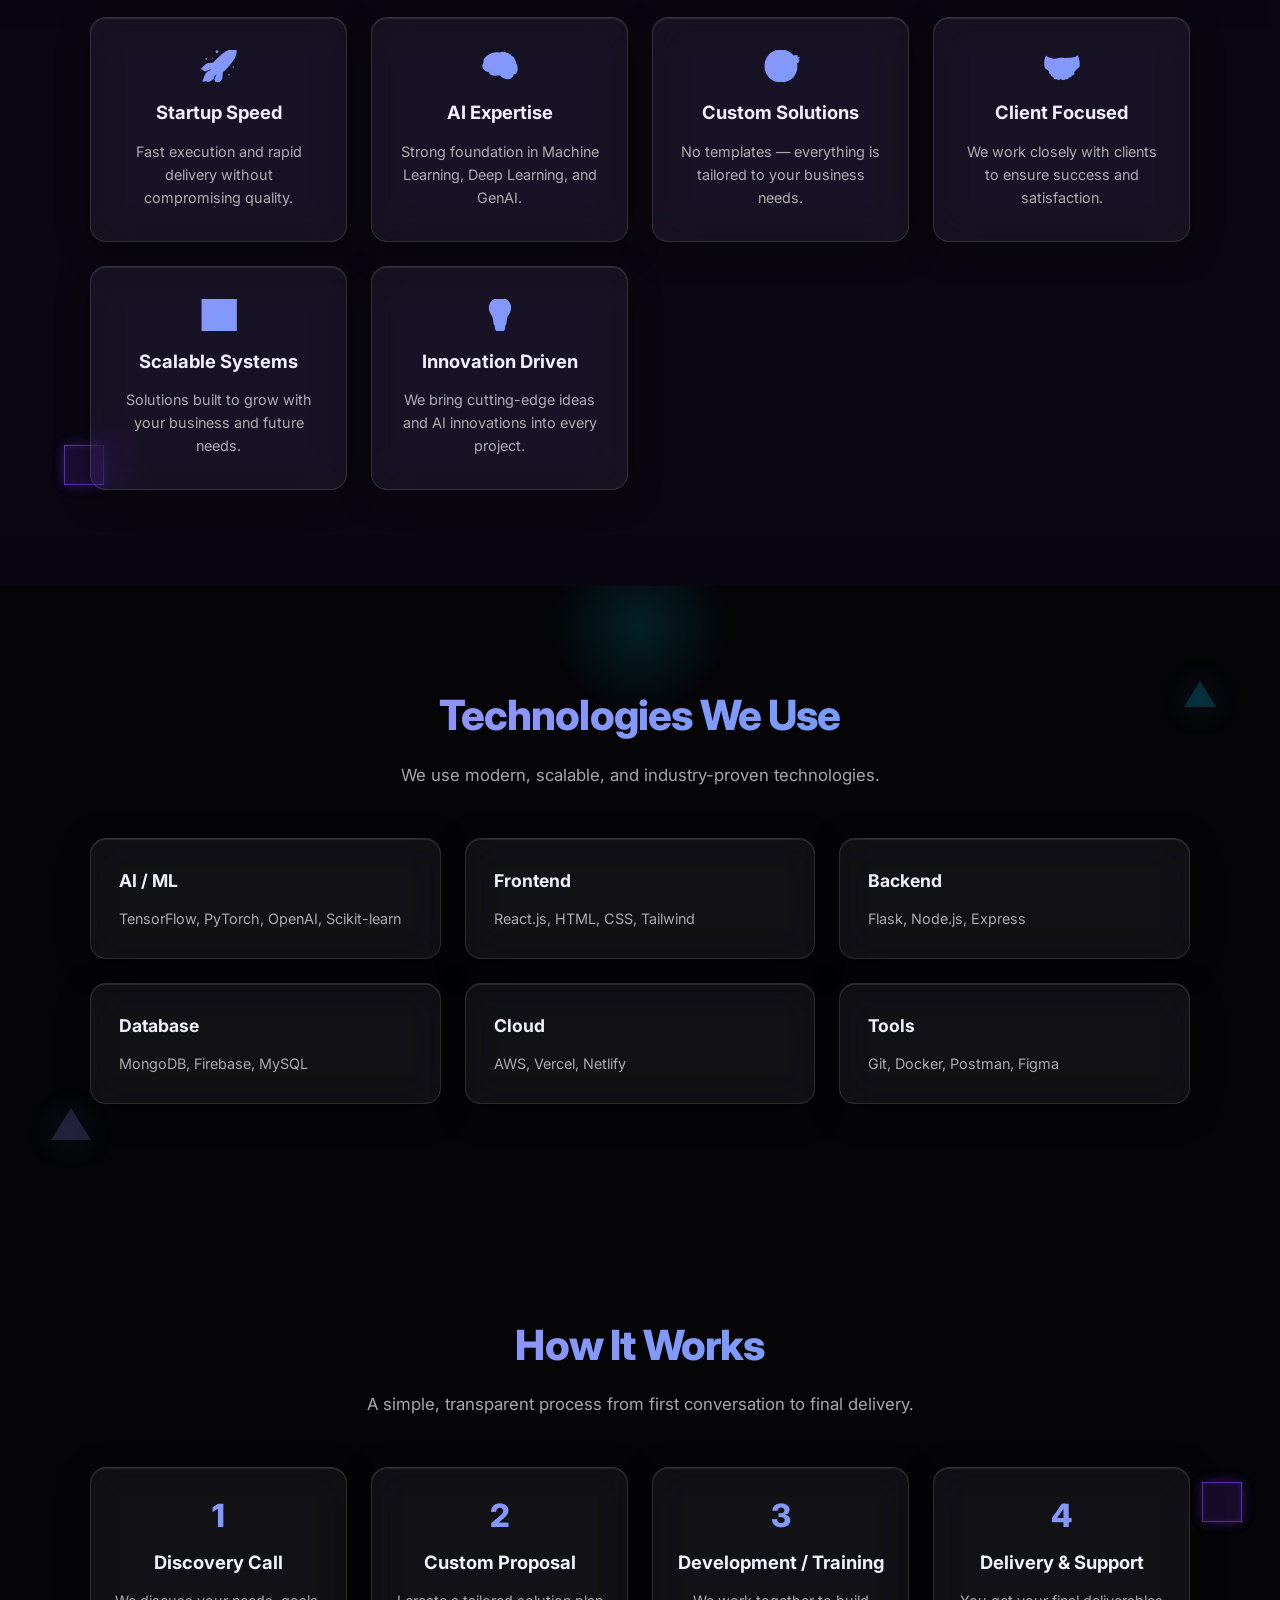
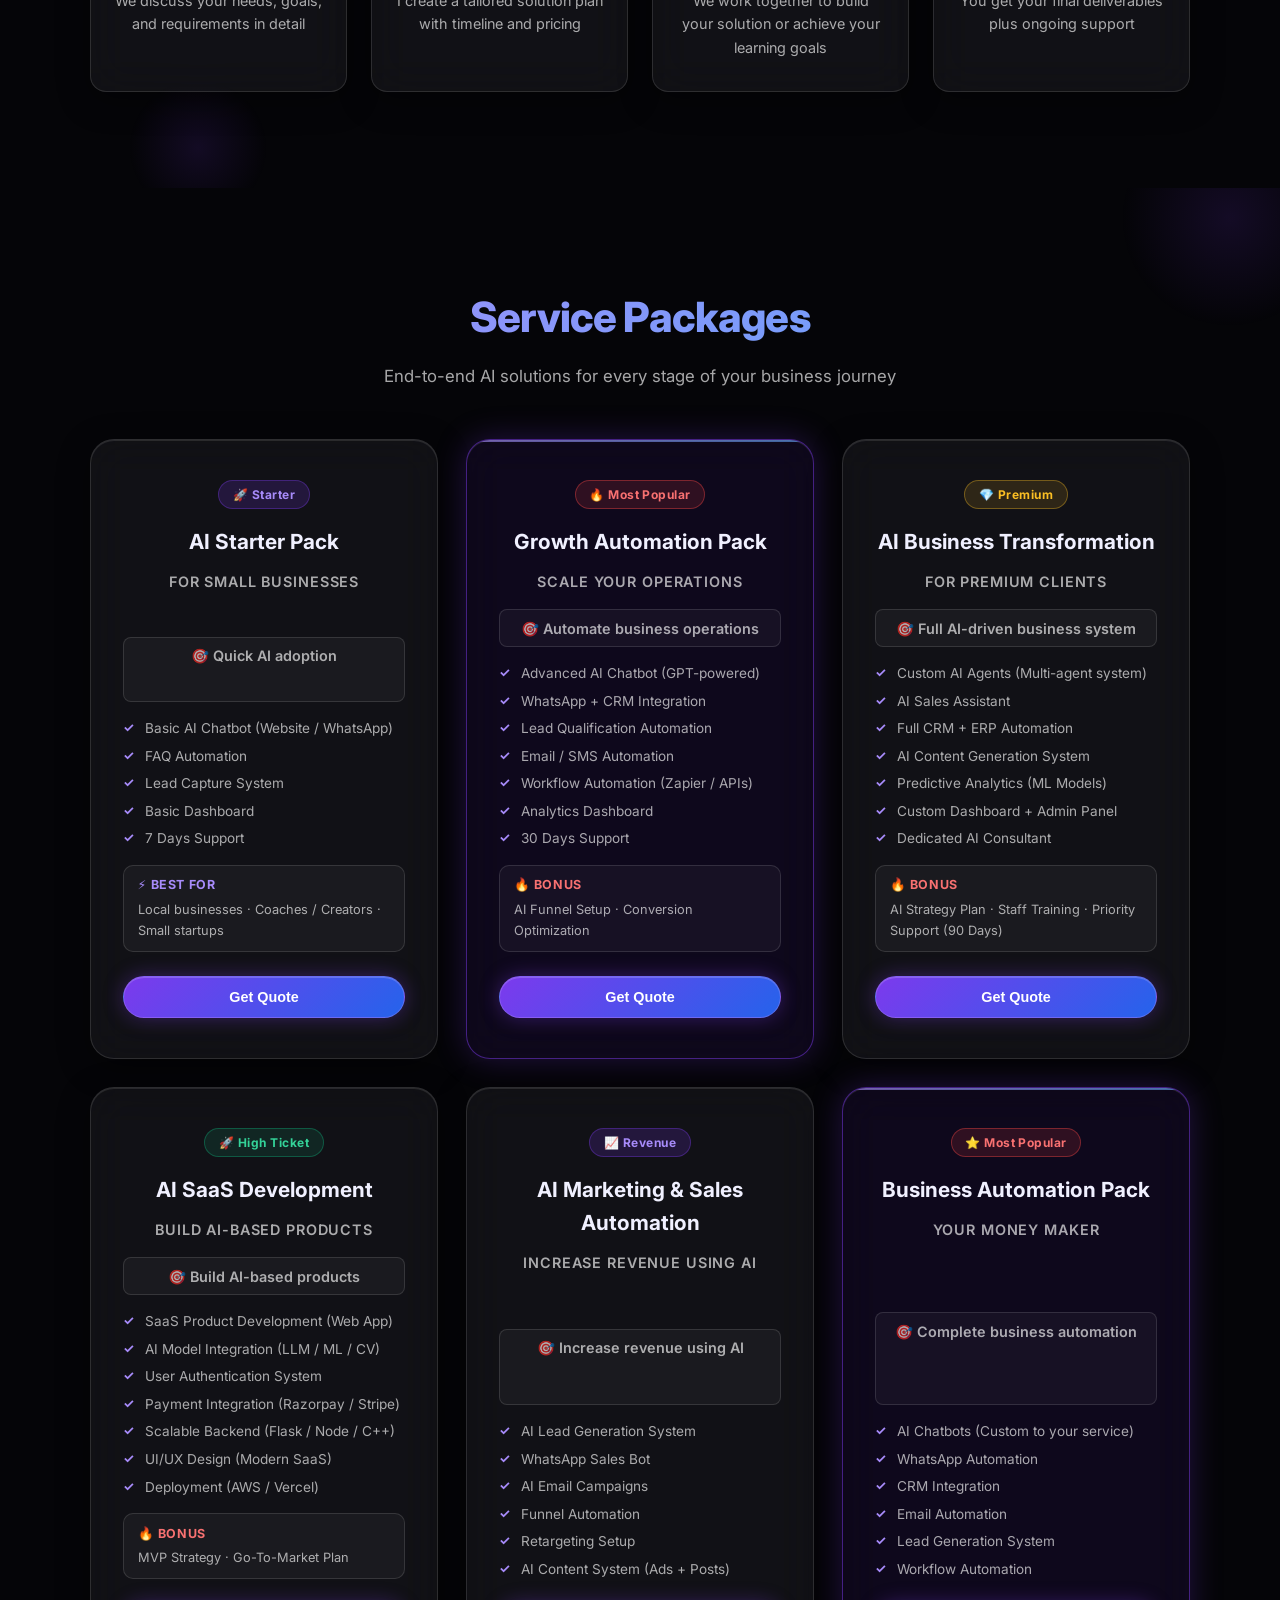
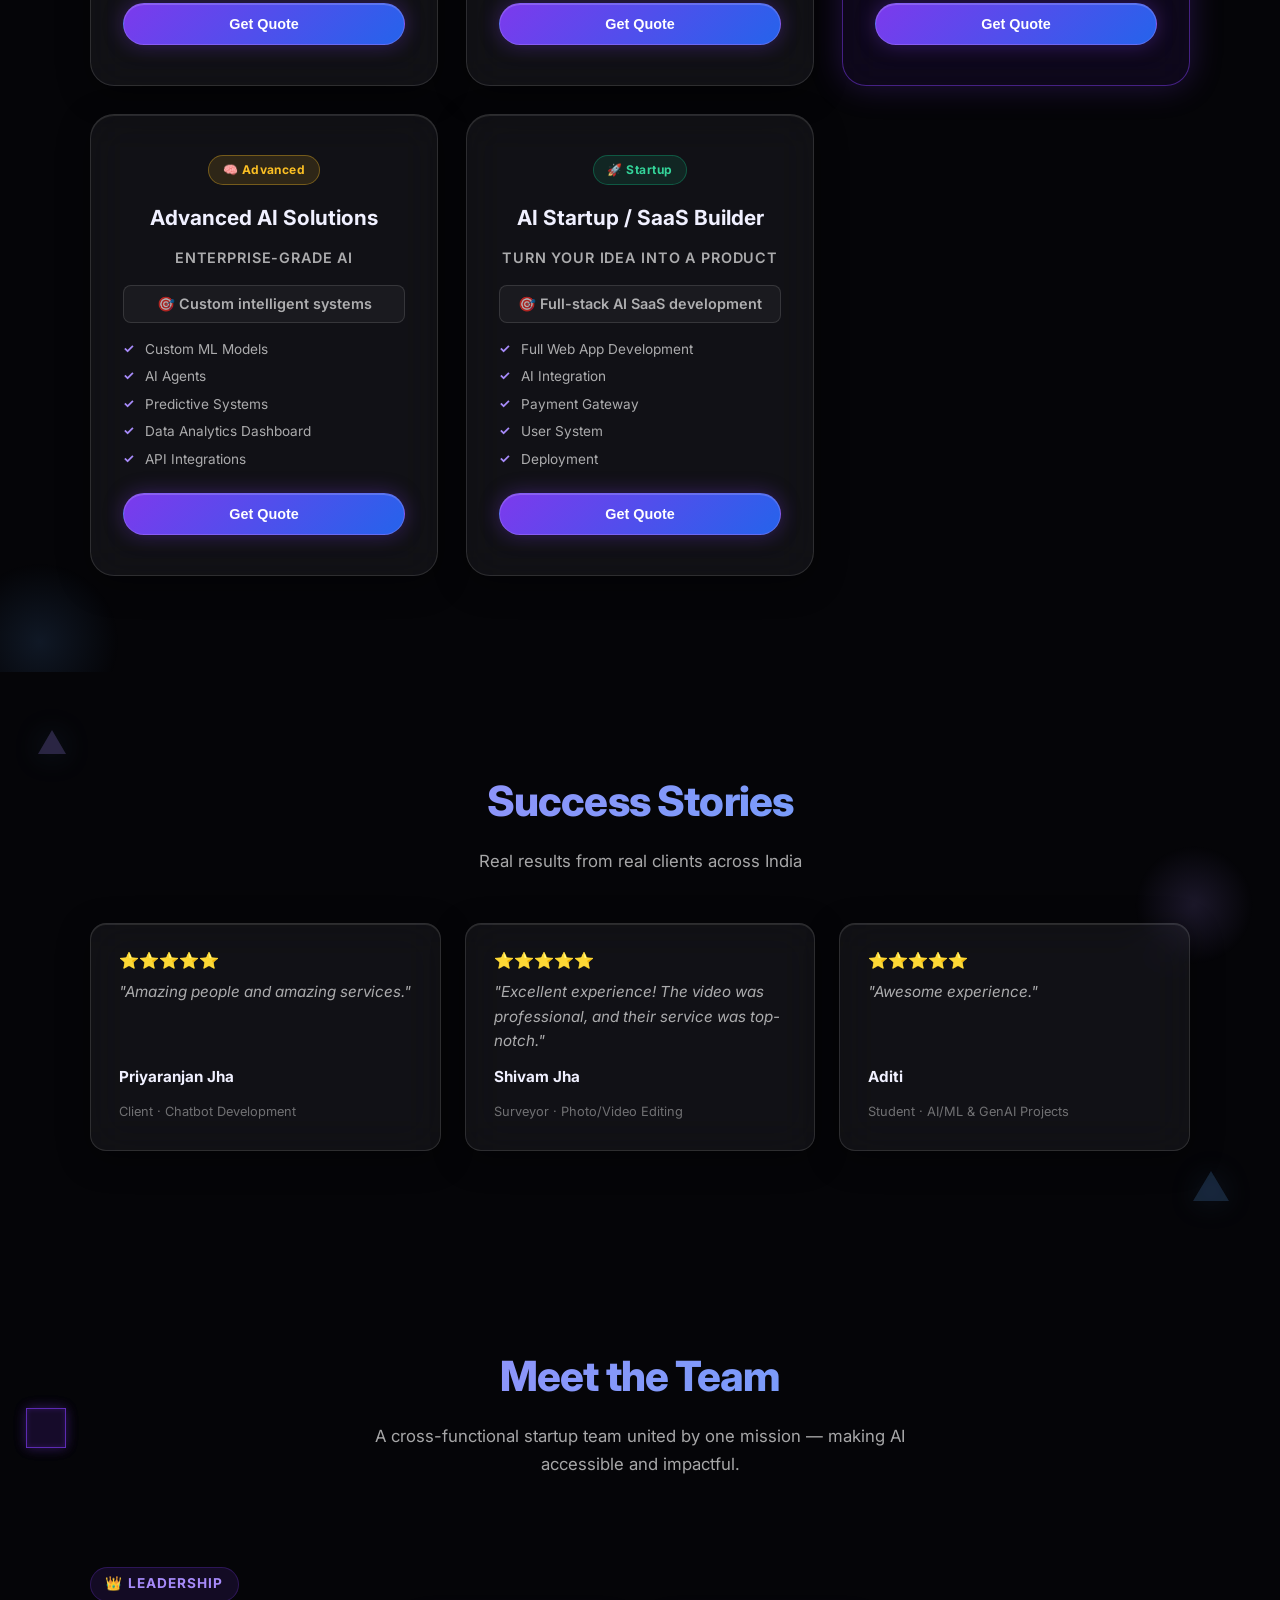
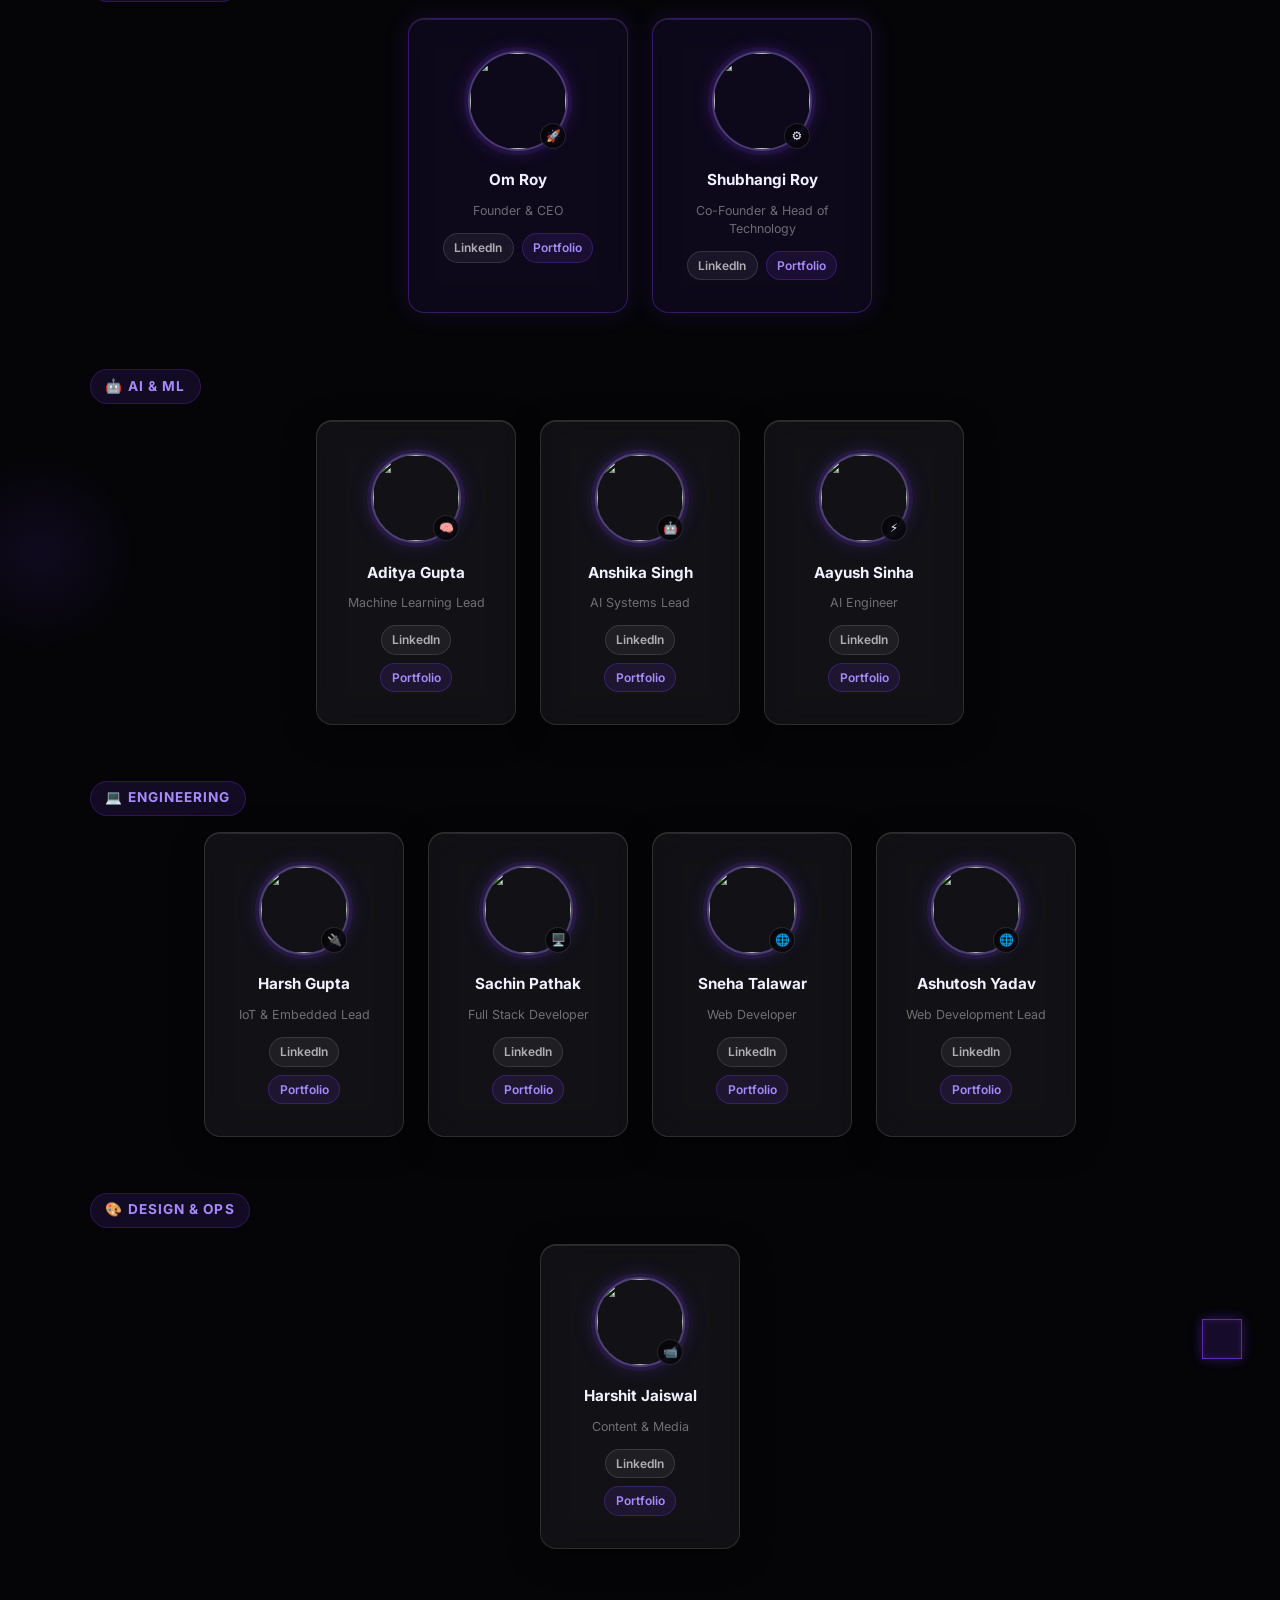
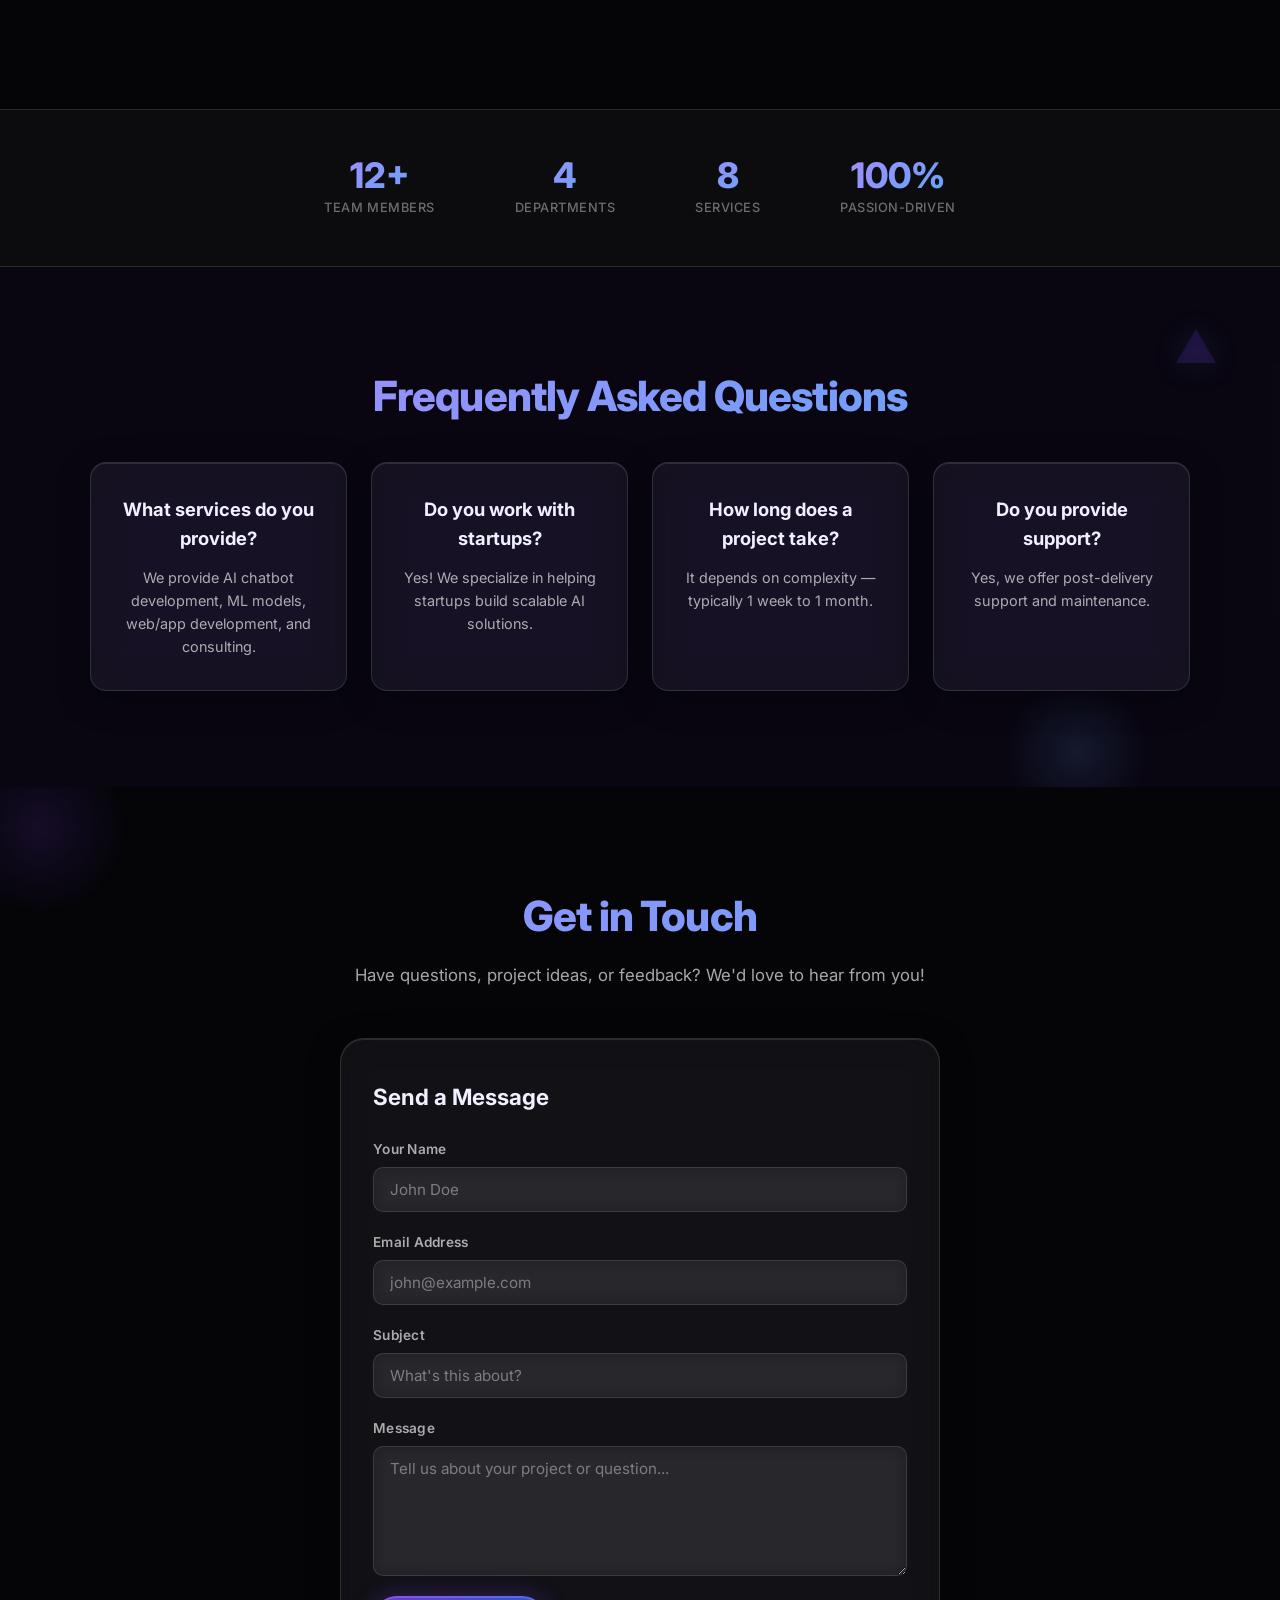
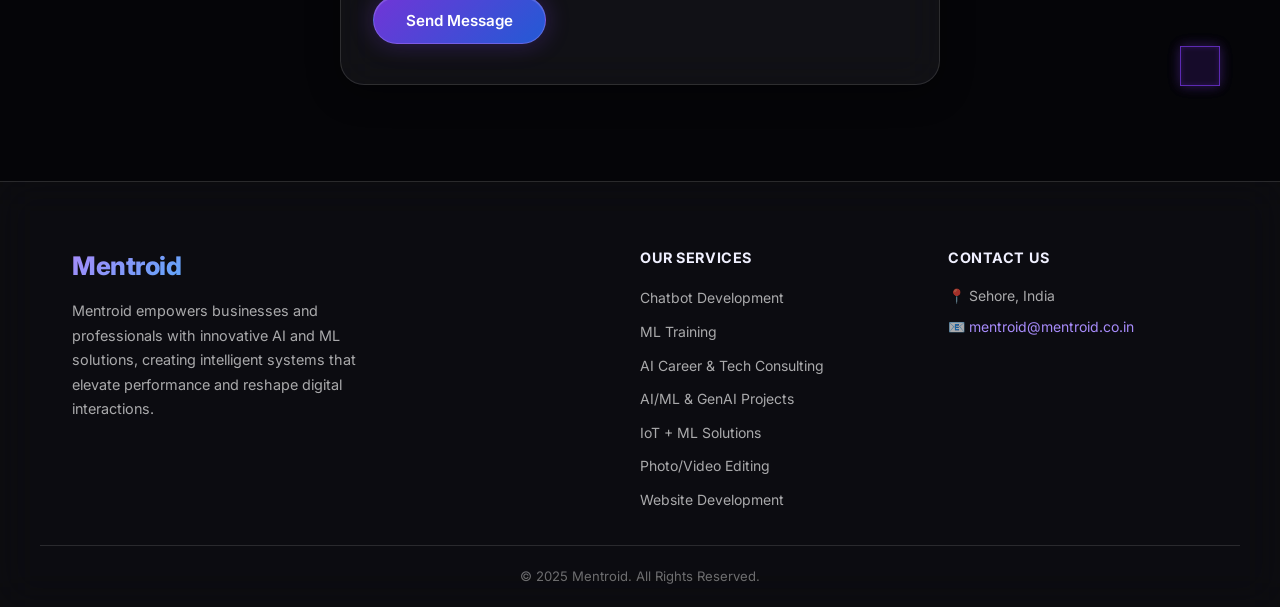
==== commit 1e8702d1: "Add dedicated service pages with shared styles and scripts" ====
--- a/index.html
+++ b/index.html
@@ -155,10 +155,10 @@
     </div>
   </section>
 
-  <!-- ══ SERVICES ══ -->
-  <section id="services" class="section">
-    <!-- 3D: spinning cube -->
-    <div class="cube-3d" style="top:8%;right:4%;width:32px;height:32px;animation-duration:18s;">
+     <!-- ══ SERVICES ══ -->
+   <section id="services" class="section">
+     <!-- 3D: spinning cube -->
+     <div class="cube-3d" style="top:8%;right:4%;width:32px;height:32px;animation-duration:18s;">
       <div class="face front"></div><div class="face back"></div>
       <div class="face left"></div><div class="face right"></div>
       <div class="face top"></div><div class="face bottom"></div>
@@ -178,7 +178,7 @@
       </div>
 
       <!-- AI & ML cluster -->
-      <p class="cat-label">🤖 AI & Machine Learning</p>
+       <p class="cat-label">🤖 AI & Machine Learning</p>
       <div class="svc-grid">
 
         <div class="svc-card">
@@ -192,7 +192,7 @@
             <li>Seamless system integration</li>
             <li>Automated smart replies + analytics</li>
           </ul>
-          <a href="#contact" class="svc-cta">Get a Quote →</a>
+         <a href="services/chatbot-development.html" class="svc-cta">Learn More → </a>
         </div>
 
         <div class="svc-card">
@@ -206,7 +206,7 @@
             <li>Model evaluation & optimization</li>
             <li>Portfolio-ready project output</li>
           </ul>
-          <a href="#contact" class="svc-cta">Get a Quote →</a>
+         <a href="services/ml-models.html" class="svc-cta">Learn More → </a>
         </div>
 
         <div class="svc-card">
@@ -220,7 +220,7 @@
             <li>Generative AI project assistance</li>
             <li>1-on-1 mentorship & implementation</li>
           </ul>
-          <a href="#contact" class="svc-cta">Start a Project →</a>
+          <a href="services/genai-projects.html" class="svc-cta">Learn More →</a>
         </div>
 
         <div class="svc-card">
@@ -299,9 +299,8 @@
           <a href="#contact" class="svc-cta">View Work →</a>
         </div>
 
-      </div>
-    </div>
-  </section>
+    </div>
+  </section> 
 
   <!-- ══ PROJECTS ══ -->
   <section id="projects" class="section projects-section">
--- a/style.css
+++ b/style.css
@@ -1274,15 +1274,208 @@
 
 .price-btn.fill {
   color: #fff;
-  background: linear-gradient(135deg, rgba(124,58,237,0.9), rgba(37,99,235,0.9));
+  background: linear-gradient(135deg, #7c3aed 0%, #2563eb 100%);
   border: 1px solid rgba(167, 139, 250, 0.4);
-  box-shadow: 0 0 20px rgba(124,58,237,0.3), inset 0 1px 0 rgba(255,255,255,0.15);
+  box-shadow: 0 0 20px rgba(124,58,237,0.35), inset 0 1px 0 rgba(255,255,255,0.18);
+  position: relative;
+  overflow: hidden;
+  isolation: isolate;
+  transition: transform 0.25s cubic-bezier(0.34,1.56,0.64,1),
+              box-shadow 0.25s ease,
+              border-color 0.25s ease;
+}
+
+/* Shimmer sweep */
+.price-btn.fill::before {
+  content: '';
+  position: absolute;
+  inset: 0;
+  background: linear-gradient(
+    110deg,
+    transparent 20%,
+    rgba(255,255,255,0.28) 50%,
+    transparent 80%
+  );
+  transform: translateX(-100%);
+  transition: transform 0.55s ease;
+  z-index: 1;
+  pointer-events: none;
+}
+
+/* Pulsing glow ring */
+.price-btn.fill::after {
+  content: '';
+  position: absolute;
+  inset: -3px;
+  border-radius: 999px;
+  background: linear-gradient(135deg, rgba(167,139,250,0.7), rgba(96,165,250,0.5));
+  z-index: -1;
+  opacity: 0;
+  filter: blur(8px);
+  transition: opacity 0.3s ease;
 }
 
 .price-btn.fill:hover {
-  background: linear-gradient(135deg, rgba(124,58,237,1), rgba(37,99,235,1));
-  box-shadow: 0 0 32px rgba(124,58,237,0.5), inset 0 1px 0 rgba(255,255,255,0.2);
-  transform: translateY(-2px);
+  transform: translateY(-3px) scale(1.03);
+  box-shadow:
+    0 0 0 1px rgba(167,139,250,0.5),
+    0 0 24px rgba(124,58,237,0.55),
+    0 0 48px rgba(124,58,237,0.25),
+    0 8px 24px rgba(0,0,0,0.35),
+    inset 0 1px 0 rgba(255,255,255,0.25);
+  border-color: rgba(167,139,250,0.7);
+}
+
+/* Fire the shimmer on hover */
+.price-btn.fill:hover::before {
+  transform: translateX(100%);
+}
+
+/* Show glow ring on hover */
+.price-btn.fill:hover::after {
+  opacity: 1;
+  animation: btn-ring-pulse 1.2s ease-in-out infinite;
+}
+
+@keyframes btn-ring-pulse {
+  0%, 100% { filter: blur(8px);  opacity: 0.7; transform: scale(1);    }
+  50%       { filter: blur(12px); opacity: 1;   transform: scale(1.04); }
+}
+
+/* Press down */
+.price-btn.fill:active {
+  transform: translateY(0) scale(0.98);
+  box-shadow: 0 0 16px rgba(124,58,237,0.4), inset 0 2px 4px rgba(0,0,0,0.2);
+  transition: transform 0.1s ease, box-shadow 0.1s ease;
+}
+
+/* Ripple on click — injected via JS */
+.price-btn.fill .btn-ripple {
+  position: absolute;
+  border-radius: 50%;
+  background: rgba(255,255,255,0.35);
+  transform: scale(0);
+  animation: btn-ripple 0.55s ease-out forwards;
+  pointer-events: none;
+  z-index: 2;
+}
+
+@keyframes btn-ripple {
+  to { transform: scale(4); opacity: 0; }
+}
+
+
+/* ── Pricing card extras ── */
+.price-badge {
+  display: inline-block;
+  padding: 0.25rem 0.85rem;
+  border-radius: 999px;
+  font-size: 0.75rem;
+  font-weight: 700;
+  letter-spacing: 0.04em;
+  background: rgba(124, 58, 237, 0.18);
+  border: 1px solid rgba(124, 58, 237, 0.35);
+  color: var(--purple-light);
+  align-self: center;
+}
+
+.price-badge.popular {
+  background: rgba(239, 68, 68, 0.15);
+  border-color: rgba(239, 68, 68, 0.4);
+  color: #f87171;
+}
+
+.price-badge.premium {
+  background: rgba(251, 191, 36, 0.12);
+  border-color: rgba(251, 191, 36, 0.35);
+  color: #fbbf24;
+}
+
+.price-badge.high-ticket {
+  background: rgba(16, 185, 129, 0.12);
+  border-color: rgba(16, 185, 129, 0.35);
+  color: #34d399;
+}
+
+.price-target {
+  font-size: 0.82rem;
+  font-weight: 600;
+  color: var(--muted);
+  text-transform: uppercase;
+  letter-spacing: 0.06em;
+  margin: -0.25rem 0 0;
+}
+
+.price-goal {
+  font-size: 0.85rem;
+  font-weight: 600;
+  color: var(--text-body);
+  background: rgba(255, 255, 255, 0.04);
+  border: 1px solid var(--glass-border);
+  border-radius: 8px;
+  padding: 0.4rem 0.75rem;
+  text-align: center;
+}
+
+.price-sep {
+  font-size: 1.4rem;
+  font-weight: 400;
+  opacity: 0.6;
+}
+
+.price-features {
+  list-style: none;
+  padding: 0;
+  margin: 0;
+  display: flex;
+  flex-direction: column;
+  gap: 0.45rem;
+  text-align: left;
+  flex: 1;
+}
+
+.price-features li {
+  font-size: 0.85rem;
+  color: var(--text-body);
+  padding-left: 1.4rem;
+  position: relative;
+  line-height: 1.5;
+}
+
+.price-features li::before {
+  content: '✓';
+  position: absolute;
+  left: 0;
+  color: var(--purple-light);
+  font-weight: 700;
+  font-size: 0.8rem;
+}
+
+.price-best,
+.price-bonus {
+  display: flex;
+  flex-direction: column;
+  gap: 0.3rem;
+  background: rgba(255, 255, 255, 0.04);
+  border: 1px solid var(--glass-border);
+  border-radius: 10px;
+  padding: 0.6rem 0.85rem;
+  font-size: 0.8rem;
+  color: var(--text-body);
+  text-align: left;
+}
+
+.best-label,
+.bonus-label {
+  font-weight: 700;
+  font-size: 0.78rem;
+  color: var(--purple-light);
+  text-transform: uppercase;
+  letter-spacing: 0.05em;
+}
+
+.price-bonus .bonus-label {
+  color: #f87171;
 }
 
 /* ═══════════════════════════════════════════════════════════════
@@ -3297,6 +3490,26 @@
   color: #062a35;
 }
 
+/* ── Pricing extras light theme ── */
+[data-theme="light"] .price-goal,
+[data-theme="light"] .price-best,
+[data-theme="light"] .price-bonus {
+  background: rgba(255, 255, 255, 0.55);
+  border-color: rgba(38, 151, 237, 0.22);
+}
+
+[data-theme="light"] .price-features li {
+  color: rgba(6, 42, 53, 0.75);
+}
+
+[data-theme="light"] .price-target {
+  color: rgba(6, 42, 53, 0.5);
+}
+
+[data-theme="light"] .price-goal {
+  color: rgba(6, 42, 53, 0.75);
+}
+
 /* ── Review card ── */
 [data-theme="light"] .review-author {
   color: #062a35;
@@ -3799,3 +4012,412 @@
     margin-top: 0 !important;
   }
 }
+
+/* ═══════════════════════════════════════════════════════════════
+   GET QUOTE MODAL — Glassmorphic + Animated
+   ═══════════════════════════════════════════════════════════════ */
+
+/* ── Overlay ── */
+.qmodal-overlay {
+  position: fixed;
+  inset: 0;
+  z-index: 9999;
+  display: flex;
+  align-items: center;
+  justify-content: center;
+  padding: 1rem;
+  background: radial-gradient(ellipse at 30% 40%, rgba(124,58,237,0.18) 0%, transparent 60%),
+              radial-gradient(ellipse at 75% 70%, rgba(37,99,235,0.14) 0%, transparent 55%),
+              rgba(4, 4, 18, 0.78);
+  backdrop-filter: blur(14px) saturate(160%);
+  -webkit-backdrop-filter: blur(14px) saturate(160%);
+  opacity: 0;
+  transition: opacity 0.3s ease;
+}
+
+.qmodal-overlay:not([hidden]) { opacity: 1; }
+.qmodal-overlay[hidden] { display: none; }
+
+/* ── Box ── */
+.qmodal-box {
+  position: relative;
+  overflow: hidden;
+  width: 100%;
+  max-width: 700px;
+  max-height: 92vh;
+  overflow-y: auto;
+  padding: 2.75rem 2.25rem 2.25rem;
+  border-radius: 24px;
+  background: linear-gradient(135deg, rgba(255,255,255,0.09) 0%, rgba(124,58,237,0.07) 40%, rgba(37,99,235,0.06) 100%);
+  border: 1px solid rgba(255,255,255,0.13);
+  backdrop-filter: blur(40px) saturate(200%) brightness(1.08);
+  -webkit-backdrop-filter: blur(40px) saturate(200%) brightness(1.08);
+  box-shadow:
+    0 0 0 1px rgba(167,139,250,0.12),
+    0 8px 32px rgba(0,0,0,0.45),
+    0 32px 80px rgba(0,0,0,0.35),
+    inset 0 1px 0 rgba(255,255,255,0.18),
+    inset 0 -1px 0 rgba(124,58,237,0.12);
+  scrollbar-width: thin;
+  scrollbar-color: rgba(124,58,237,0.45) transparent;
+  animation: qmodal-in 0.42s cubic-bezier(0.22, 1.4, 0.36, 1) both;
+}
+
+@keyframes qmodal-in {
+  0%   { transform: translateY(40px) scale(0.94); opacity: 0; filter: blur(4px); }
+  60%  { filter: blur(0px); }
+  100% { transform: translateY(0) scale(1); opacity: 1; }
+}
+
+/* ── Animated orbs inside box ── */
+.qmodal-orb {
+  position: absolute;
+  border-radius: 50%;
+  pointer-events: none;
+  z-index: 0;
+  filter: blur(40px);
+}
+
+.qmodal-orb--1 {
+  width: 260px; height: 260px;
+  top: -80px; right: -60px;
+  background: radial-gradient(circle, rgba(124,58,237,0.35) 0%, transparent 70%);
+  animation: orb-drift-1 8s ease-in-out infinite alternate;
+}
+
+.qmodal-orb--2 {
+  width: 200px; height: 200px;
+  bottom: -60px; left: -50px;
+  background: radial-gradient(circle, rgba(37,99,235,0.3) 0%, transparent 70%);
+  animation: orb-drift-2 10s ease-in-out infinite alternate;
+}
+
+.qmodal-orb--3 {
+  width: 140px; height: 140px;
+  top: 45%; left: 50%;
+  transform: translate(-50%, -50%);
+  background: radial-gradient(circle, rgba(167,139,250,0.15) 0%, transparent 70%);
+  animation: orb-drift-3 6s ease-in-out infinite alternate;
+}
+
+@keyframes orb-drift-1 {
+  from { transform: translate(0,0) scale(1); opacity: 0.7; }
+  to   { transform: translate(-20px,20px) scale(1.15); opacity: 1; }
+}
+@keyframes orb-drift-2 {
+  from { transform: translate(0,0) scale(1); opacity: 0.6; }
+  to   { transform: translate(18px,-18px) scale(1.2); opacity: 0.9; }
+}
+@keyframes orb-drift-3 {
+  from { transform: translate(-50%,-50%) scale(1); opacity: 0.4; }
+  to   { transform: translate(-50%,-50%) scale(1.4); opacity: 0.7; }
+}
+
+/* ── Shimmer border sweep ── */
+.qmodal-shimmer {
+  position: absolute;
+  inset: 0;
+  border-radius: 24px;
+  pointer-events: none;
+  z-index: 1;
+  background: conic-gradient(from 0deg at 50% 50%, transparent 0deg, rgba(167,139,250,0.55) 60deg, transparent 120deg);
+  mask: linear-gradient(#fff 0 0) content-box, linear-gradient(#fff 0 0);
+  mask-composite: exclude;
+  -webkit-mask: linear-gradient(#fff 0 0) content-box, linear-gradient(#fff 0 0);
+  -webkit-mask-composite: xor;
+  padding: 1px;
+  animation: shimmer-spin 4s linear infinite;
+  opacity: 0.6;
+}
+
+@keyframes shimmer-spin {
+  from { transform: rotate(0deg); }
+  to   { transform: rotate(360deg); }
+}
+
+.qmodal-close, .qmodal-header, .qmodal-form { position: relative; z-index: 2; }
+
+/* ── Close button ── */
+.qmodal-close {
+  position: absolute;
+  top: 1.1rem; right: 1.2rem;
+  width: 36px; height: 36px;
+  border-radius: 50%;
+  background: rgba(255,255,255,0.07);
+  border: 1px solid rgba(255,255,255,0.14);
+  color: rgba(255,255,255,0.65);
+  font-size: 1.25rem;
+  cursor: pointer;
+  display: flex;
+  align-items: center;
+  justify-content: center;
+  transition: all 0.2s ease;
+  backdrop-filter: blur(8px);
+  -webkit-backdrop-filter: blur(8px);
+}
+
+.qmodal-close:hover {
+  background: rgba(239,68,68,0.22);
+  border-color: rgba(239,68,68,0.5);
+  color: #f87171;
+  transform: rotate(90deg) scale(1.1);
+  box-shadow: 0 0 16px rgba(239,68,68,0.3);
+}
+
+/* ── Header ── */
+.qmodal-header {
+  text-align: center;
+  margin-bottom: 2rem;
+}
+
+.qmodal-icon-wrap {
+  position: relative;
+  display: inline-flex;
+  align-items: center;
+  justify-content: center;
+  margin-bottom: 0.75rem;
+}
+
+.qmodal-icon {
+  font-size: 2.4rem;
+  display: block;
+  animation: icon-float 3s ease-in-out infinite;
+  filter: drop-shadow(0 0 12px rgba(167,139,250,0.6));
+}
+
+@keyframes icon-float {
+  0%, 100% { transform: translateY(0); }
+  50%       { transform: translateY(-6px); }
+}
+
+.qmodal-icon-ring {
+  position: absolute;
+  inset: -10px;
+  border-radius: 50%;
+  border: 1.5px solid rgba(167,139,250,0.35);
+  animation: ring-pulse 2.5s ease-in-out infinite;
+}
+
+@keyframes ring-pulse {
+  0%, 100% { transform: scale(1); opacity: 0.5; }
+  50%       { transform: scale(1.18); opacity: 0; }
+}
+
+.qmodal-header h2 {
+  font-size: 1.7rem;
+  font-weight: 800;
+  background: linear-gradient(135deg, #fff 0%, #a78bfa 50%, #60a5fa 100%);
+  -webkit-background-clip: text;
+  -webkit-text-fill-color: transparent;
+  background-clip: text;
+  margin-bottom: 0.4rem;
+  letter-spacing: -0.02em;
+}
+
+.qmodal-header p {
+  font-size: 0.88rem;
+  color: rgba(255,255,255,0.55);
+  line-height: 1.5;
+}
+
+.qmodal-package-tag {
+  display: inline-block;
+  margin-top: 0.6rem;
+  padding: 0.25rem 1rem;
+  border-radius: 999px;
+  font-size: 0.78rem;
+  font-weight: 700;
+  background: rgba(124,58,237,0.22);
+  border: 1px solid rgba(167,139,250,0.45);
+  color: #c4b5fd;
+  letter-spacing: 0.05em;
+  animation: tag-glow 2s ease-in-out infinite alternate;
+}
+
+@keyframes tag-glow {
+  from { box-shadow: 0 0 8px rgba(124,58,237,0.2); }
+  to   { box-shadow: 0 0 20px rgba(124,58,237,0.5); }
+}
+
+/* ── Form ── */
+.qmodal-form {
+  display: flex;
+  flex-direction: column;
+  gap: 1.15rem;
+}
+
+.qmodal-row {
+  display: grid;
+  grid-template-columns: 1fr 1fr;
+  gap: 1rem;
+}
+
+.qmodal-form .form-group,
+.qmodal-form .qmodal-row { animation: field-slide-in 0.4s ease both; }
+.qmodal-form .form-group:nth-child(1), .qmodal-form .qmodal-row:nth-child(1) { animation-delay: 0.08s; }
+.qmodal-form .form-group:nth-child(2), .qmodal-form .qmodal-row:nth-child(2) { animation-delay: 0.14s; }
+.qmodal-form .form-group:nth-child(3), .qmodal-form .qmodal-row:nth-child(3) { animation-delay: 0.20s; }
+.qmodal-form .form-group:nth-child(4), .qmodal-form .qmodal-row:nth-child(4) { animation-delay: 0.26s; }
+.qmodal-form .form-group:nth-child(5), .qmodal-form .qmodal-row:nth-child(5) { animation-delay: 0.32s; }
+.qmodal-form .form-group:nth-child(6), .qmodal-form .qmodal-row:nth-child(6) { animation-delay: 0.38s; }
+.qmodal-form .form-group:nth-child(7), .qmodal-form .qmodal-row:nth-child(7) { animation-delay: 0.44s; }
+
+@keyframes field-slide-in {
+  from { transform: translateY(14px); opacity: 0; }
+  to   { transform: translateY(0); opacity: 1; }
+}
+
+.qmodal-form .form-group label {
+  font-size: 0.82rem;
+  font-weight: 600;
+  color: rgba(255,255,255,0.65);
+  letter-spacing: 0.03em;
+  margin-bottom: 0.3rem;
+}
+
+.qmodal-form .form-group input,
+.qmodal-form .form-group textarea,
+.qmodal-form .form-group select {
+  background: rgba(255,255,255,0.06);
+  border: 1px solid rgba(255,255,255,0.12);
+  border-radius: 12px;
+  padding: 0.78rem 1rem;
+  font-size: 0.92rem;
+  color: #fff;
+  font-family: inherit;
+  outline: none;
+  transition: border-color 0.2s ease, background 0.2s ease, box-shadow 0.2s ease;
+  backdrop-filter: blur(10px);
+  -webkit-backdrop-filter: blur(10px);
+  width: 100%;
+}
+
+.qmodal-form .form-group input::placeholder,
+.qmodal-form .form-group textarea::placeholder { color: rgba(255,255,255,0.28); }
+
+.qmodal-form .form-group input:focus,
+.qmodal-form .form-group textarea:focus,
+.qmodal-form .form-group select:focus {
+  border-color: rgba(167,139,250,0.65);
+  background: rgba(124,58,237,0.1);
+  box-shadow: 0 0 0 3px rgba(124,58,237,0.18), 0 0 20px rgba(124,58,237,0.12), inset 0 1px 0 rgba(255,255,255,0.1);
+}
+
+.qmodal-form .form-group textarea { min-height: 110px; resize: vertical; }
+
+.qmodal-form .form-group select {
+  cursor: pointer;
+  appearance: none;
+  -webkit-appearance: none;
+  background-image: url("data:image/svg+xml,%3Csvg xmlns='http://www.w3.org/2000/svg' width='12' height='8' viewBox='0 0 12 8'%3E%3Cpath d='M1 1l5 5 5-5' stroke='rgba(167,139,250,0.8)' stroke-width='1.8' fill='none' stroke-linecap='round'/%3E%3C/svg%3E");
+  background-repeat: no-repeat;
+  background-position: right 1rem center;
+  padding-right: 2.5rem;
+}
+
+.qmodal-form .form-group select option { background: #1a1030; color: #fff; }
+.qmodal-form .form-group select optgroup { font-weight: 700; color: #a78bfa; }
+
+/* ── Submit ── */
+.qmodal-footer {
+  display: flex;
+  flex-direction: column;
+  gap: 0.75rem;
+  margin-top: 0.5rem;
+  animation: field-slide-in 0.4s 0.5s ease both;
+}
+
+.qmodal-submit {
+  width: 100%;
+  padding: 0.95rem 2rem;
+  font-size: 1rem;
+  font-weight: 700;
+  border-radius: 14px;
+  border: none;
+  cursor: pointer;
+  font-family: inherit;
+  color: #fff;
+  background: linear-gradient(135deg, #7c3aed 0%, #2563eb 100%);
+  box-shadow: 0 0 24px rgba(124,58,237,0.45), 0 4px 20px rgba(0,0,0,0.3), inset 0 1px 0 rgba(255,255,255,0.2);
+  transition: all 0.25s ease;
+  position: relative;
+  overflow: hidden;
+}
+
+.qmodal-submit::before {
+  content: '';
+  position: absolute;
+  inset: 0;
+  background: linear-gradient(135deg, rgba(255,255,255,0.15) 0%, transparent 60%);
+  opacity: 0;
+  transition: opacity 0.25s ease;
+}
+
+.qmodal-submit:hover:not(:disabled)::before { opacity: 1; }
+.qmodal-submit:hover:not(:disabled) {
+  transform: translateY(-2px);
+  box-shadow: 0 0 40px rgba(124,58,237,0.65), 0 8px 32px rgba(0,0,0,0.4), inset 0 1px 0 rgba(255,255,255,0.25);
+}
+.qmodal-submit:active:not(:disabled) { transform: translateY(0); }
+.qmodal-submit:disabled { opacity: 0.55; cursor: not-allowed; }
+
+.req { color: #f87171; font-size: 0.78rem; }
+
+/* ── Light theme overrides ── */
+[data-theme="light"] .qmodal-overlay {
+  background: radial-gradient(ellipse at 30% 40%, rgba(124,58,237,0.1) 0%, transparent 60%),
+              radial-gradient(ellipse at 75% 70%, rgba(37,99,235,0.08) 0%, transparent 55%),
+              rgba(220, 230, 255, 0.65);
+}
+
+[data-theme="light"] .qmodal-box {
+  background: linear-gradient(135deg, rgba(255,255,255,0.82) 0%, rgba(237,233,254,0.75) 50%, rgba(219,234,254,0.72) 100%);
+  border-color: rgba(124,58,237,0.18);
+  box-shadow: 0 0 0 1px rgba(124,58,237,0.1), 0 8px 32px rgba(0,0,0,0.1), 0 32px 80px rgba(0,0,0,0.08), inset 0 1px 0 rgba(255,255,255,0.9);
+}
+
+[data-theme="light"] .qmodal-header h2 {
+  background: linear-gradient(135deg, #1e1b4b 0%, #7c3aed 50%, #2563eb 100%);
+  -webkit-background-clip: text;
+  -webkit-text-fill-color: transparent;
+  background-clip: text;
+}
+
+[data-theme="light"] .qmodal-header p { color: rgba(6,42,53,0.6); }
+
+[data-theme="light"] .qmodal-close {
+  background: rgba(255,255,255,0.75);
+  border-color: rgba(124,58,237,0.2);
+  color: rgba(6,42,53,0.55);
+}
+
+[data-theme="light"] .qmodal-form .form-group label { color: rgba(6,42,53,0.72); }
+
+[data-theme="light"] .qmodal-form .form-group input,
+[data-theme="light"] .qmodal-form .form-group textarea,
+[data-theme="light"] .qmodal-form .form-group select {
+  background: rgba(255,255,255,0.72);
+  border-color: rgba(124,58,237,0.18);
+  color: #062a35;
+}
+
+[data-theme="light"] .qmodal-form .form-group input::placeholder,
+[data-theme="light"] .qmodal-form .form-group textarea::placeholder { color: rgba(6,42,53,0.32); }
+
+[data-theme="light"] .qmodal-form .form-group select option { background: #fff; color: #062a35; }
+
+[data-theme="light"] .qmodal-orb--1 { background: radial-gradient(circle, rgba(124,58,237,0.2) 0%, transparent 70%); }
+[data-theme="light"] .qmodal-orb--2 { background: radial-gradient(circle, rgba(37,99,235,0.18) 0%, transparent 70%); }
+
+[data-theme="light"] .qmodal-package-tag {
+  background: rgba(38,151,237,0.12);
+  border-color: rgba(38,151,237,0.35);
+  color: #0891b2;
+}
+
+/* ── Responsive ── */
+@media (max-width: 580px) {
+  .qmodal-row { grid-template-columns: 1fr; }
+  .qmodal-box { padding: 2.25rem 1.25rem 1.75rem; border-radius: 20px; }
+  .qmodal-header h2 { font-size: 1.4rem; }
+}
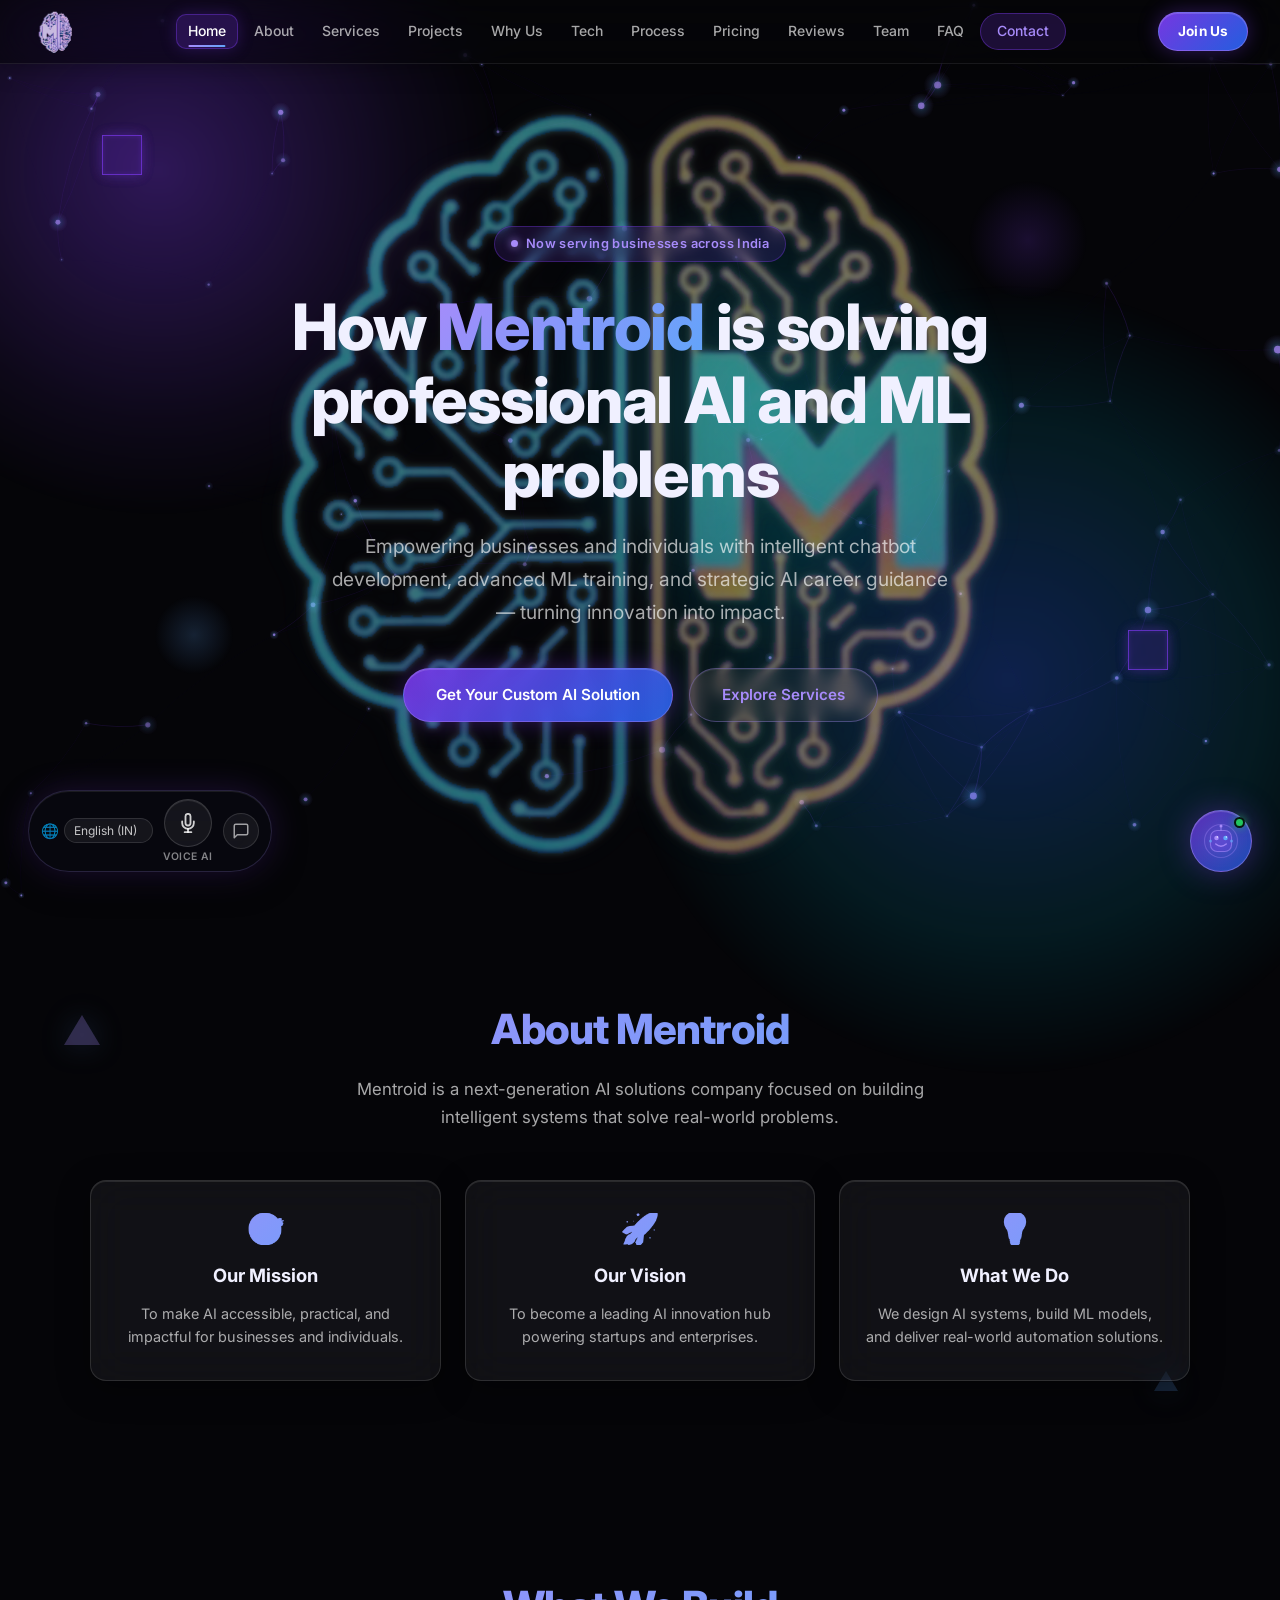
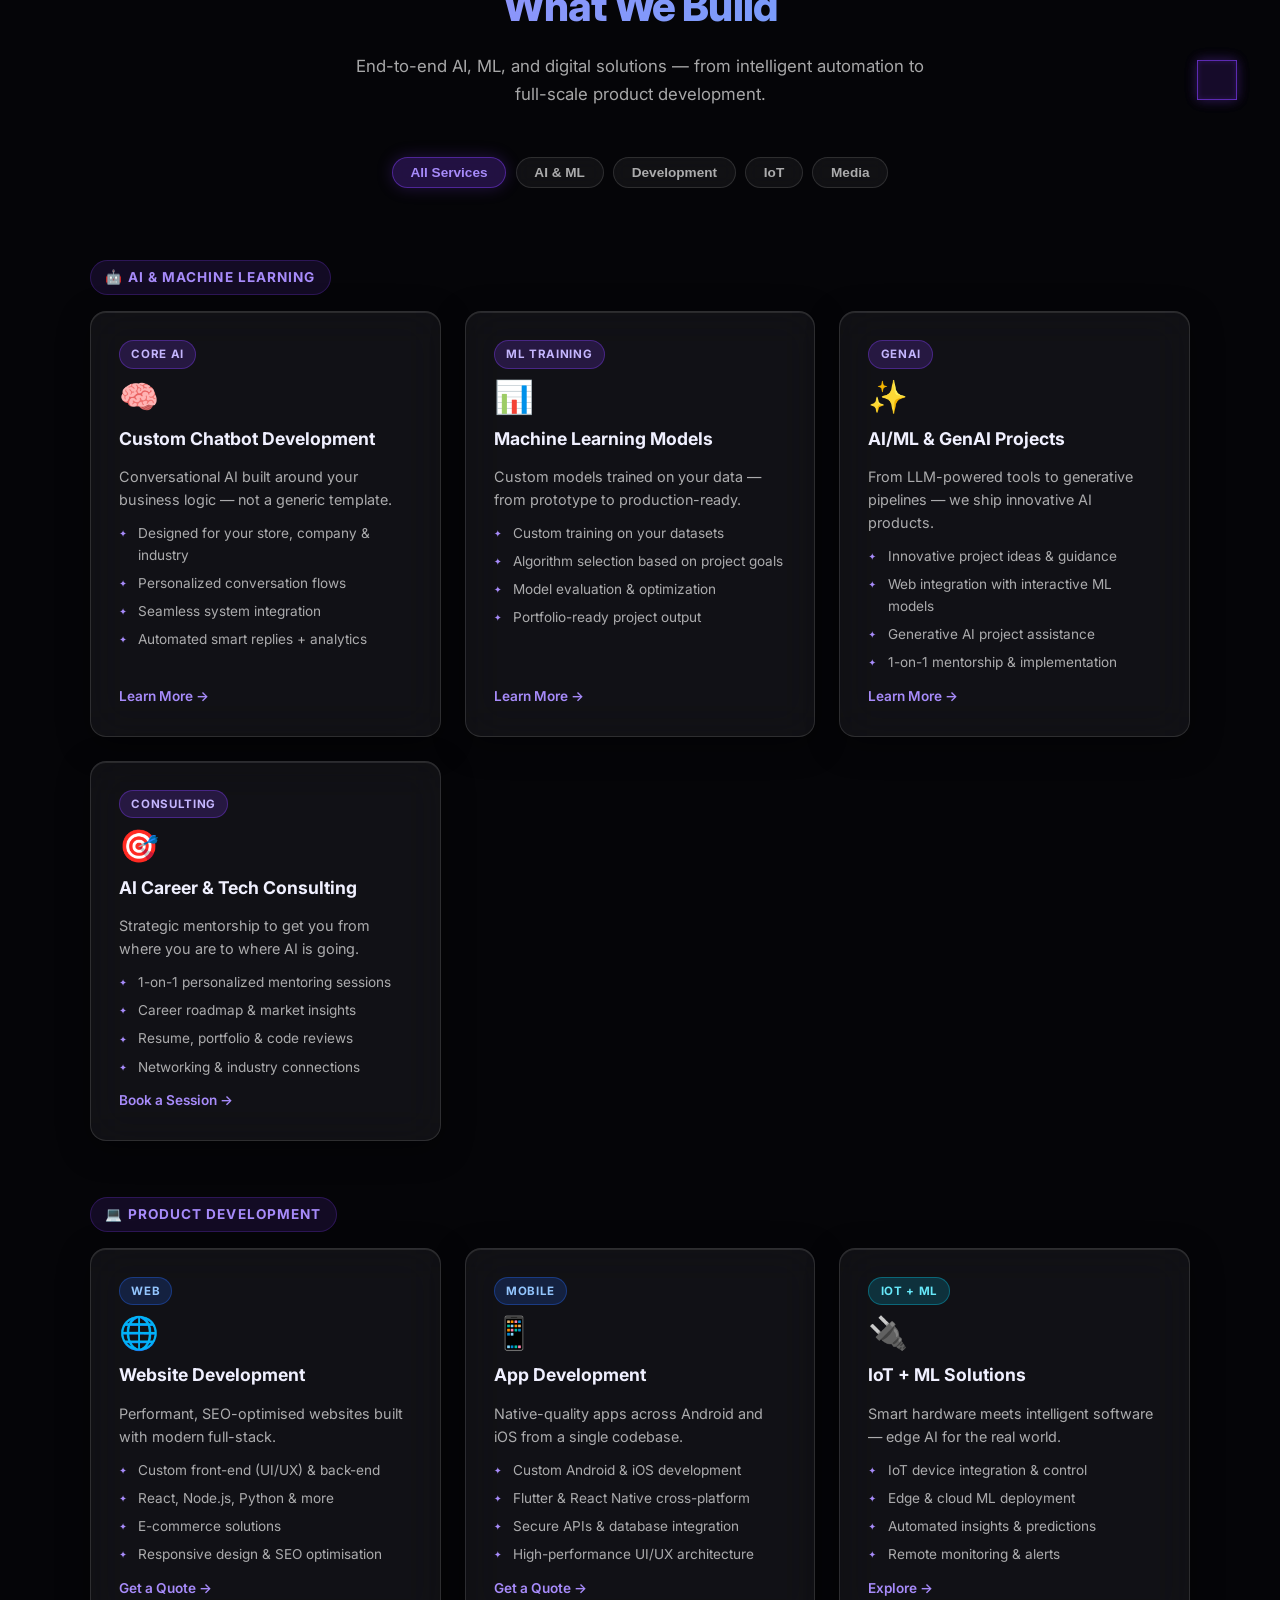
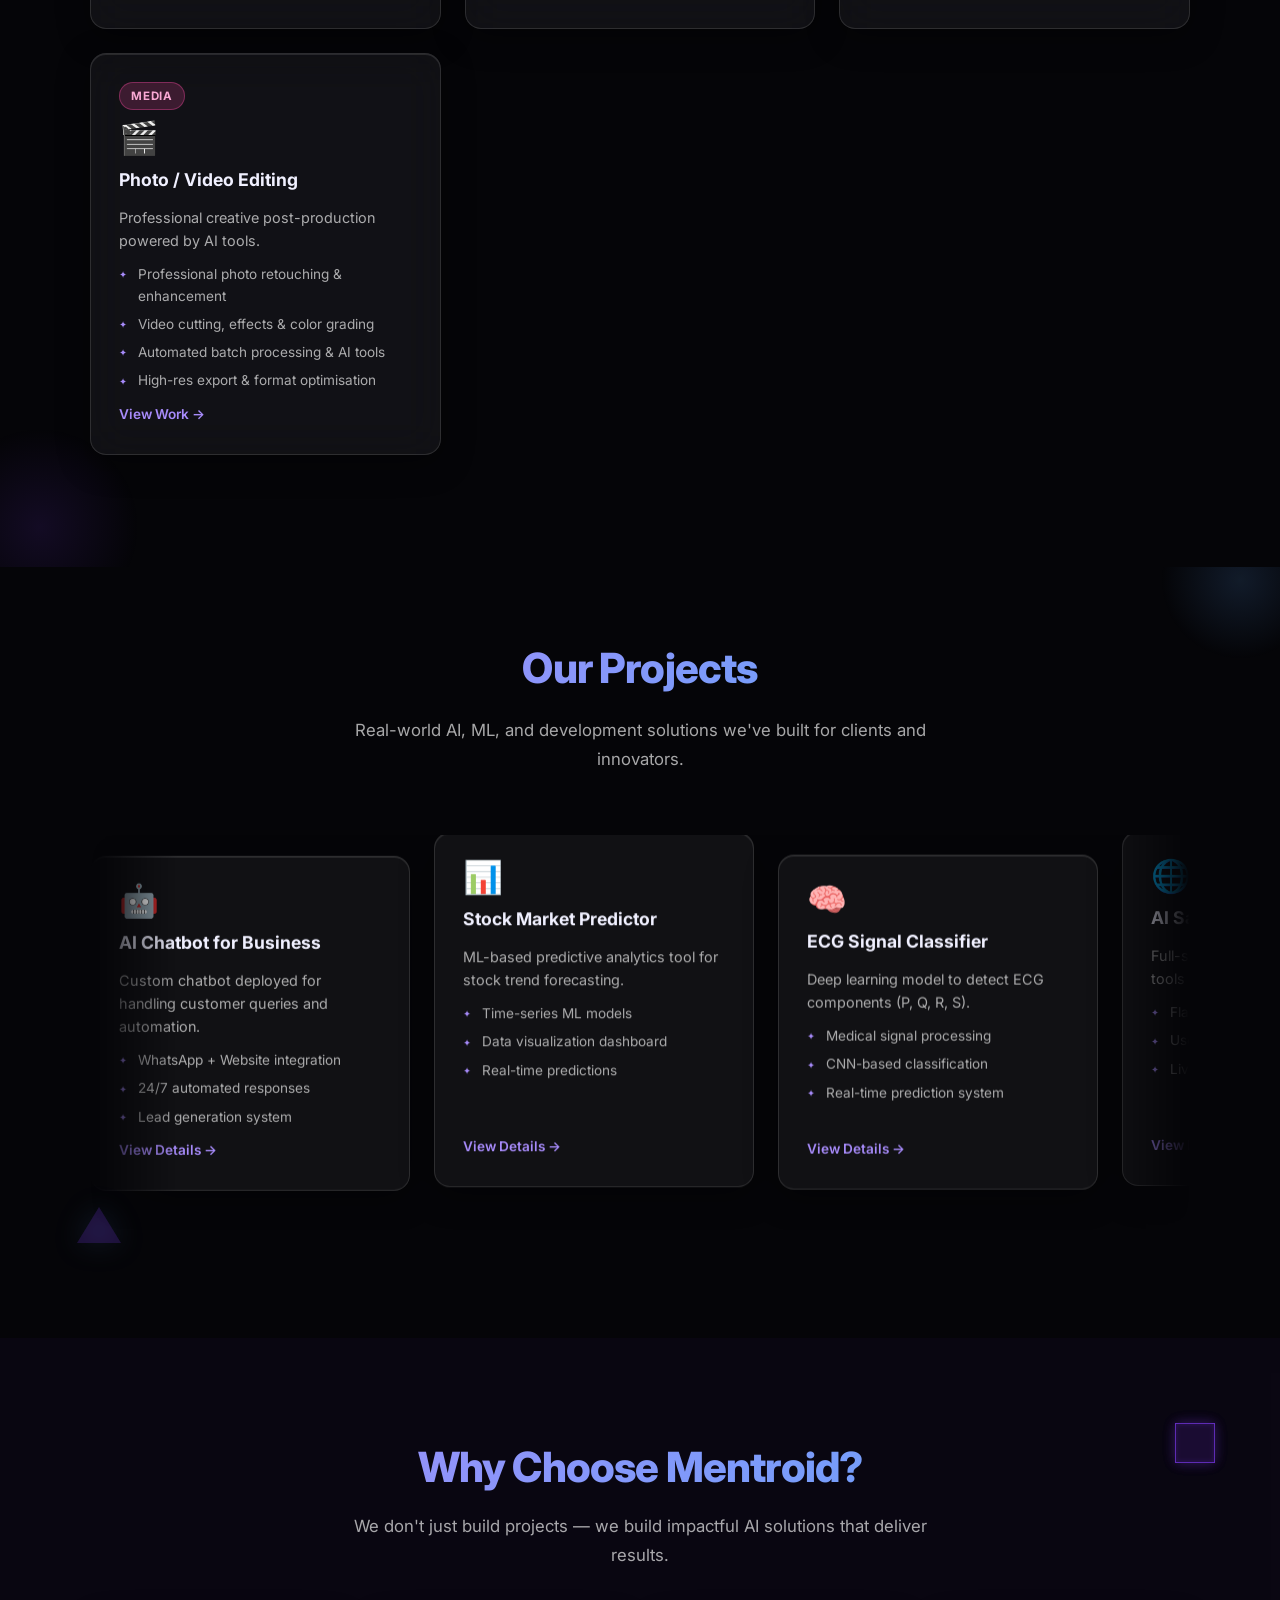
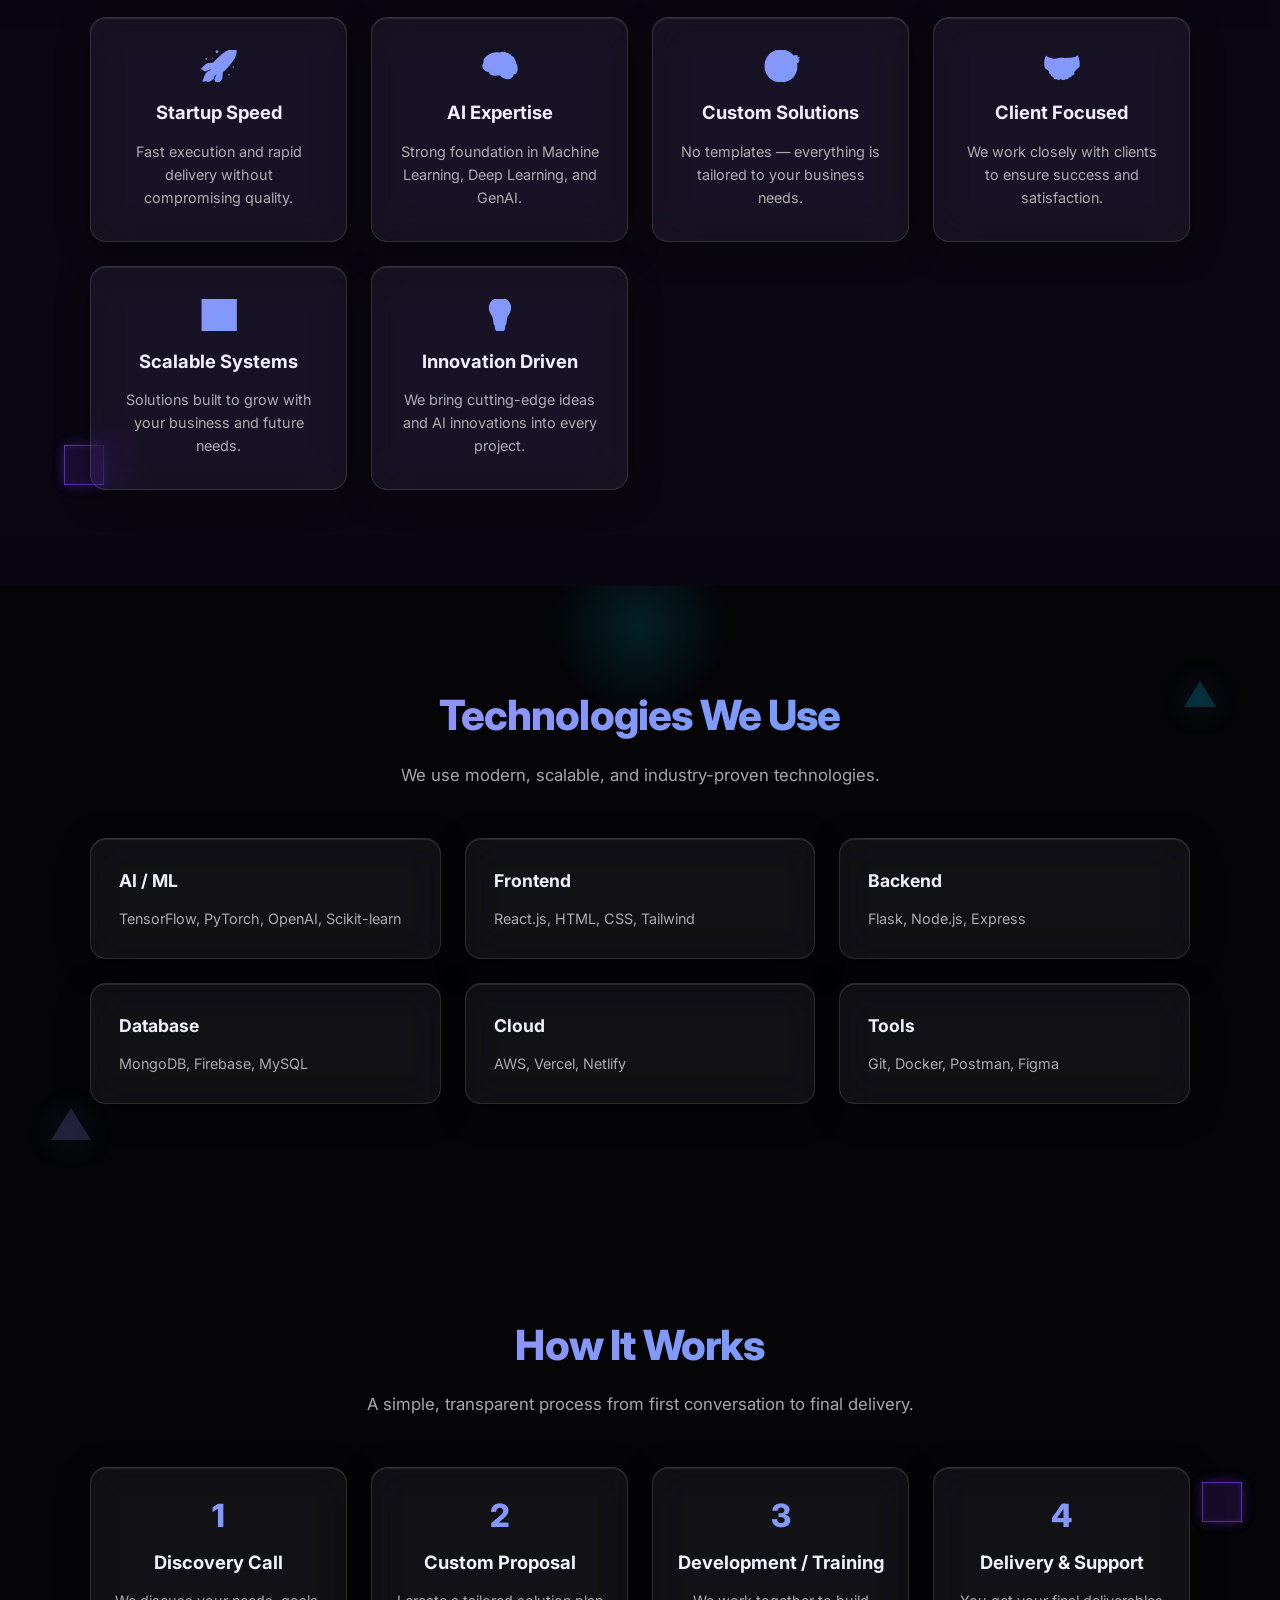
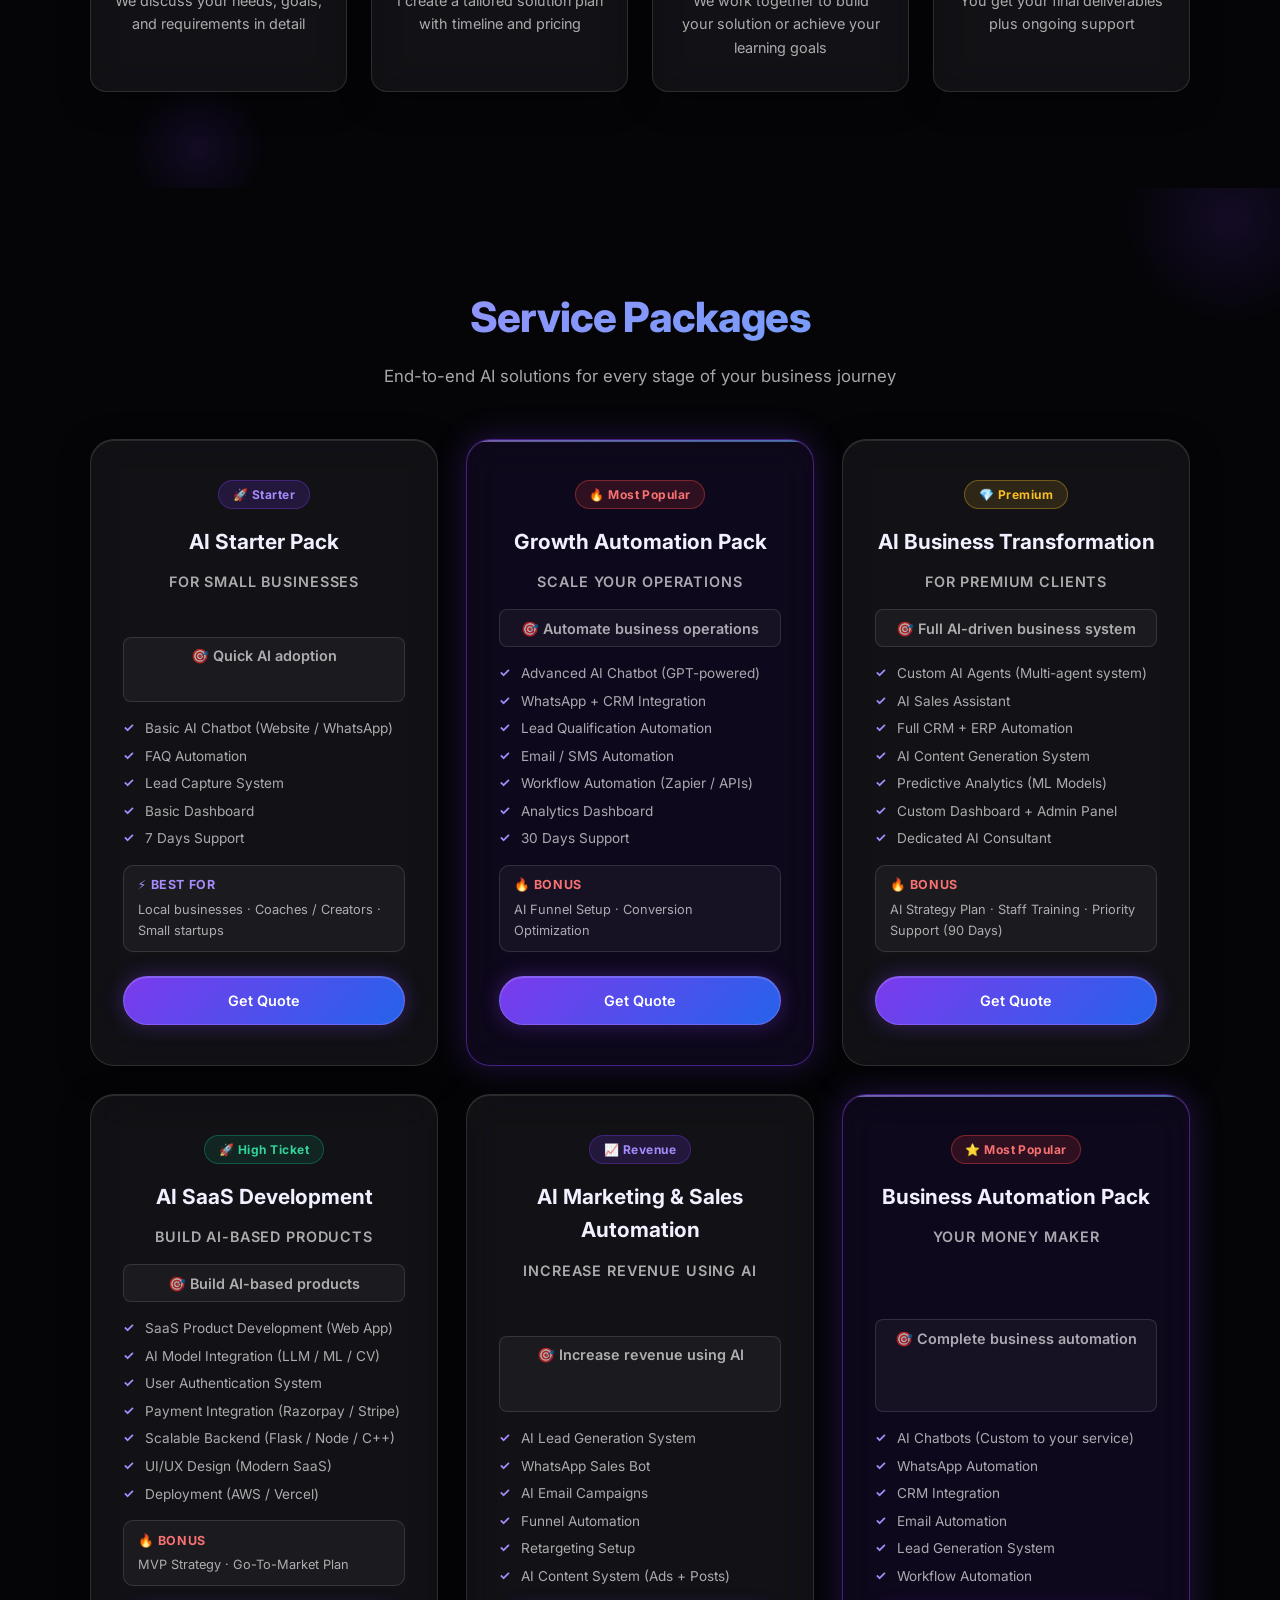
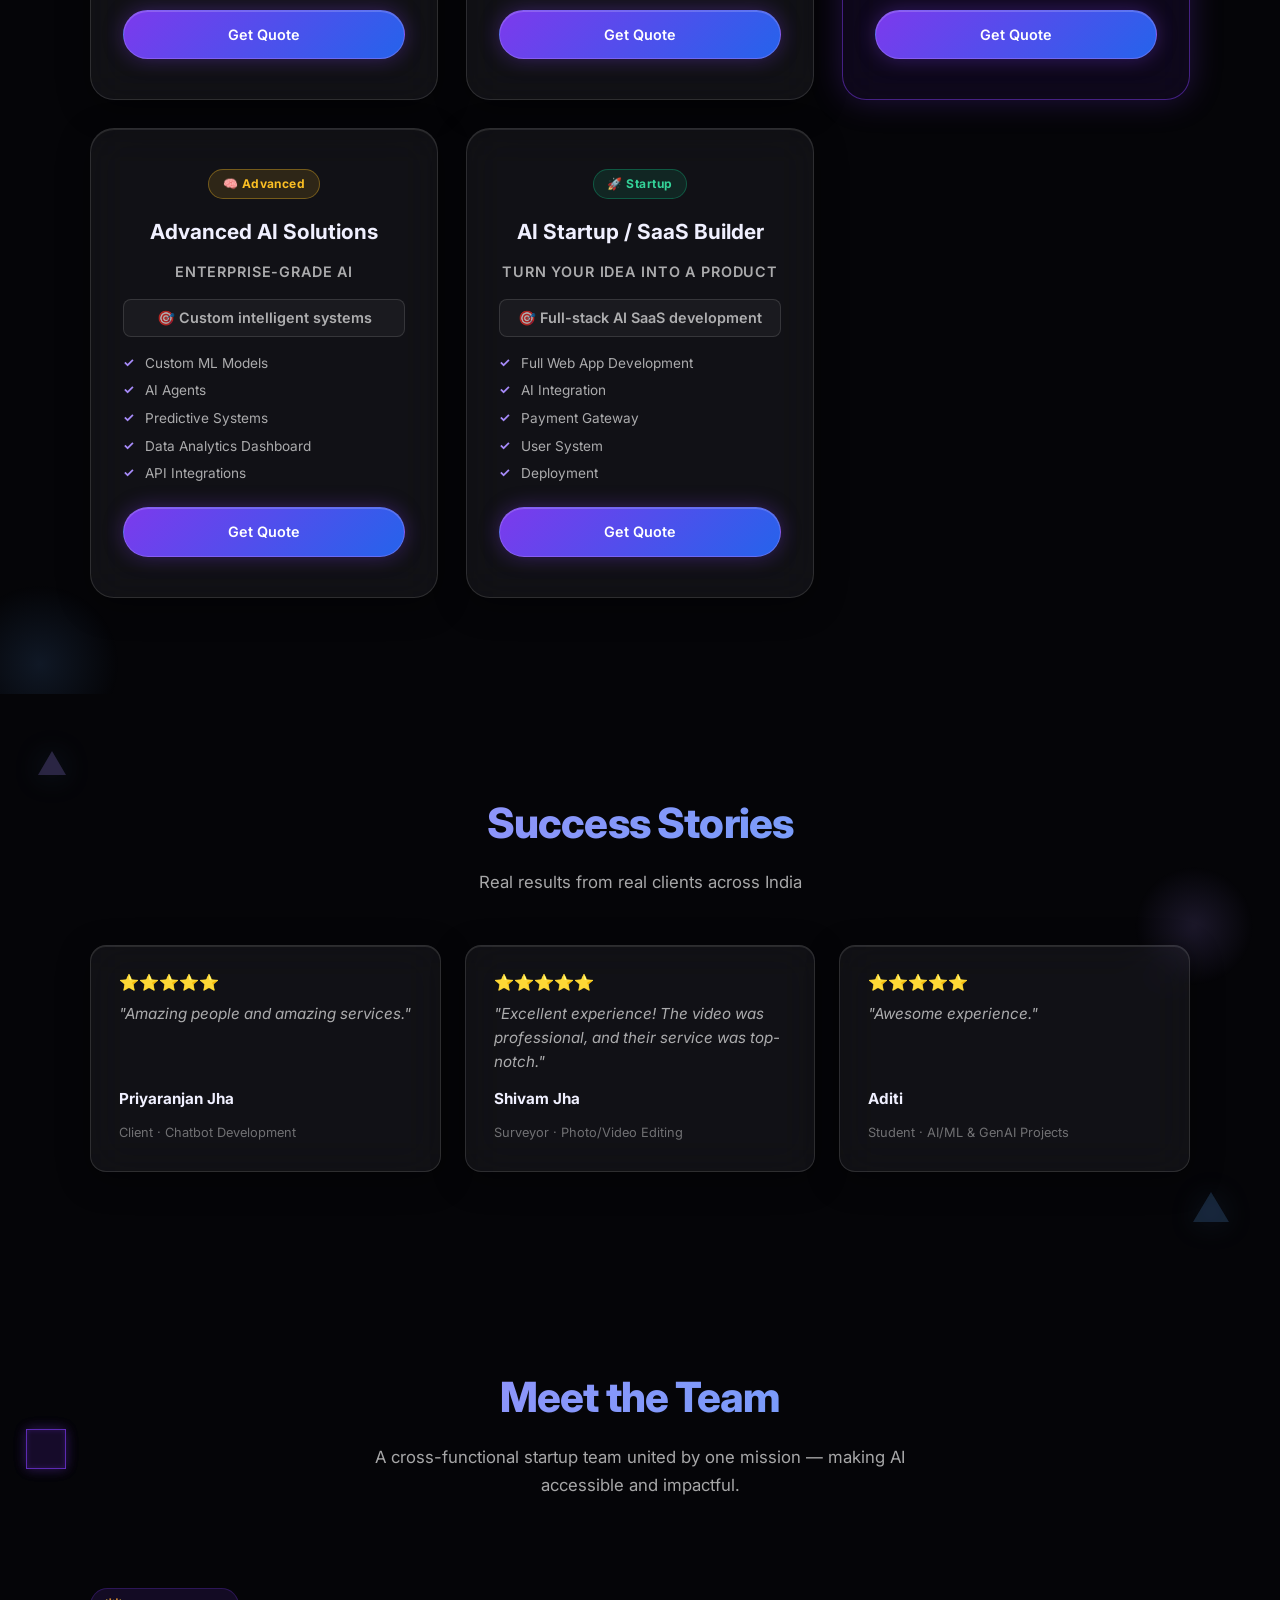
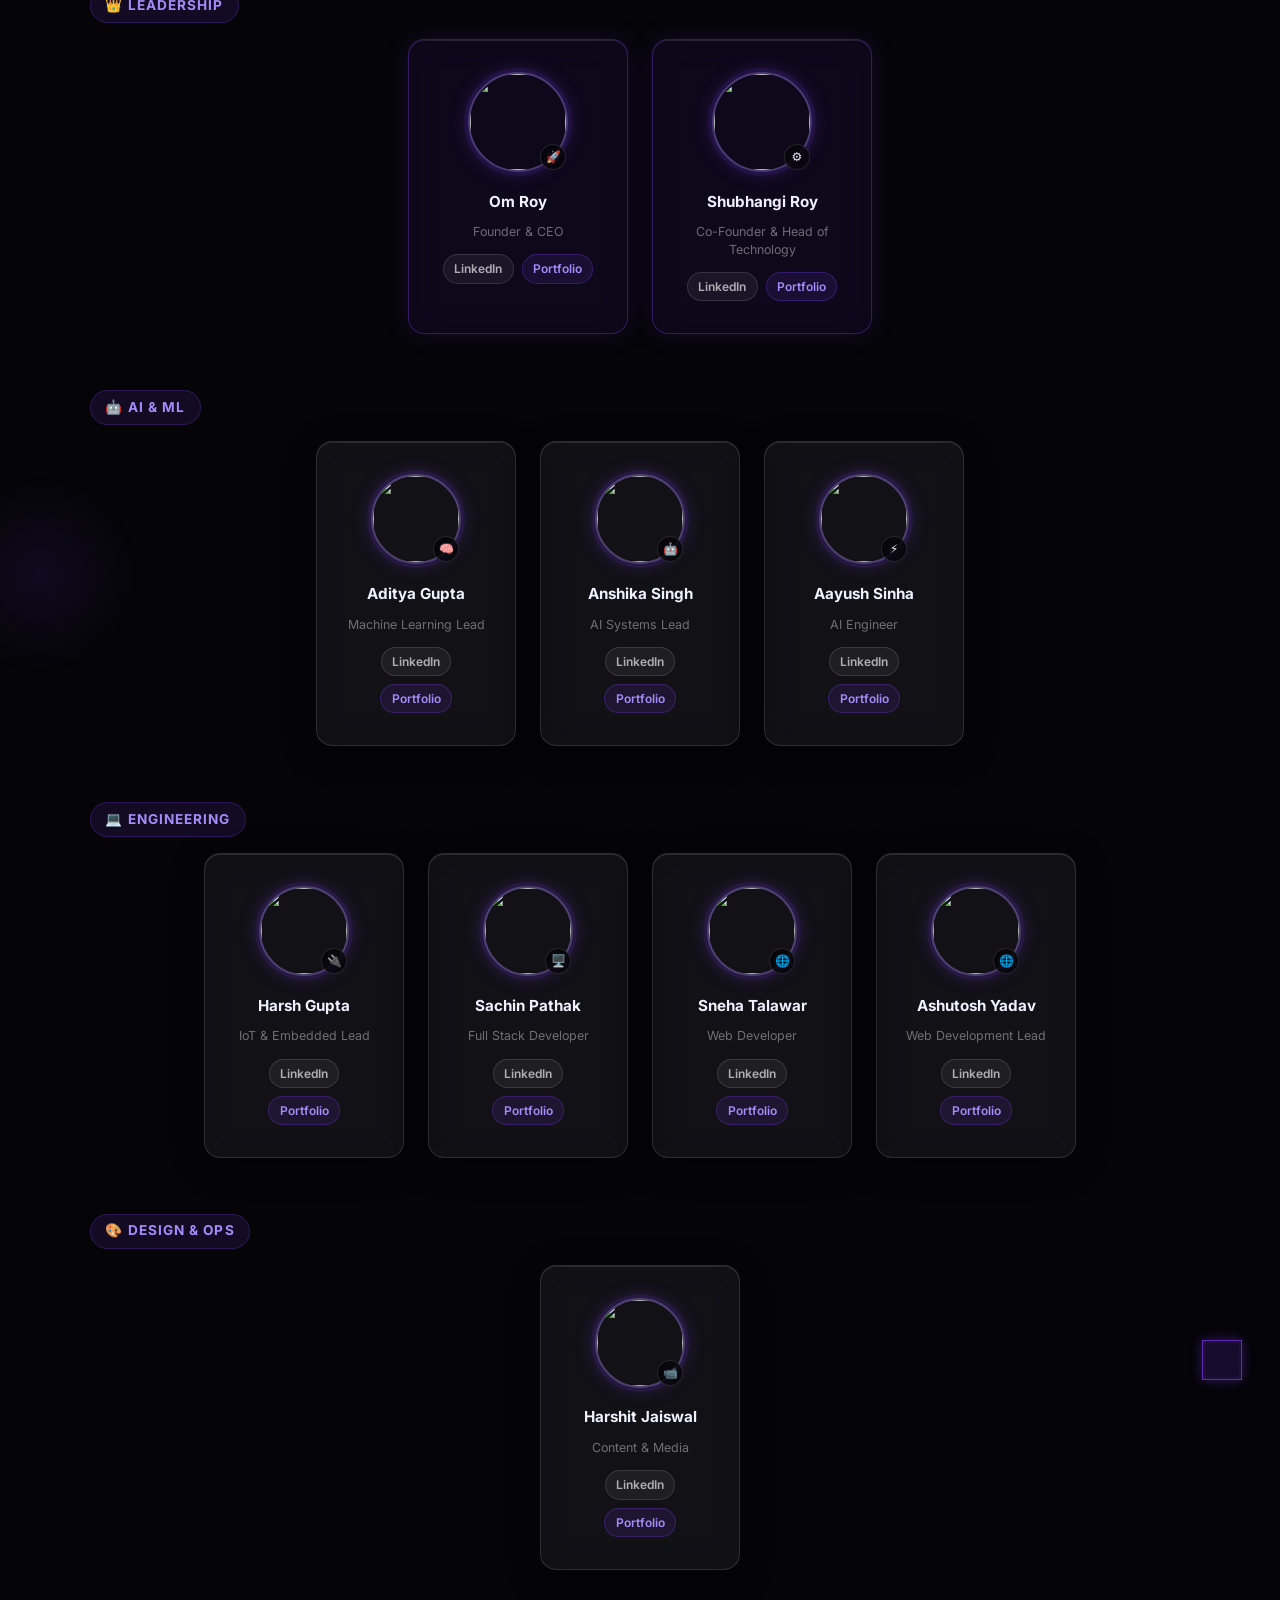
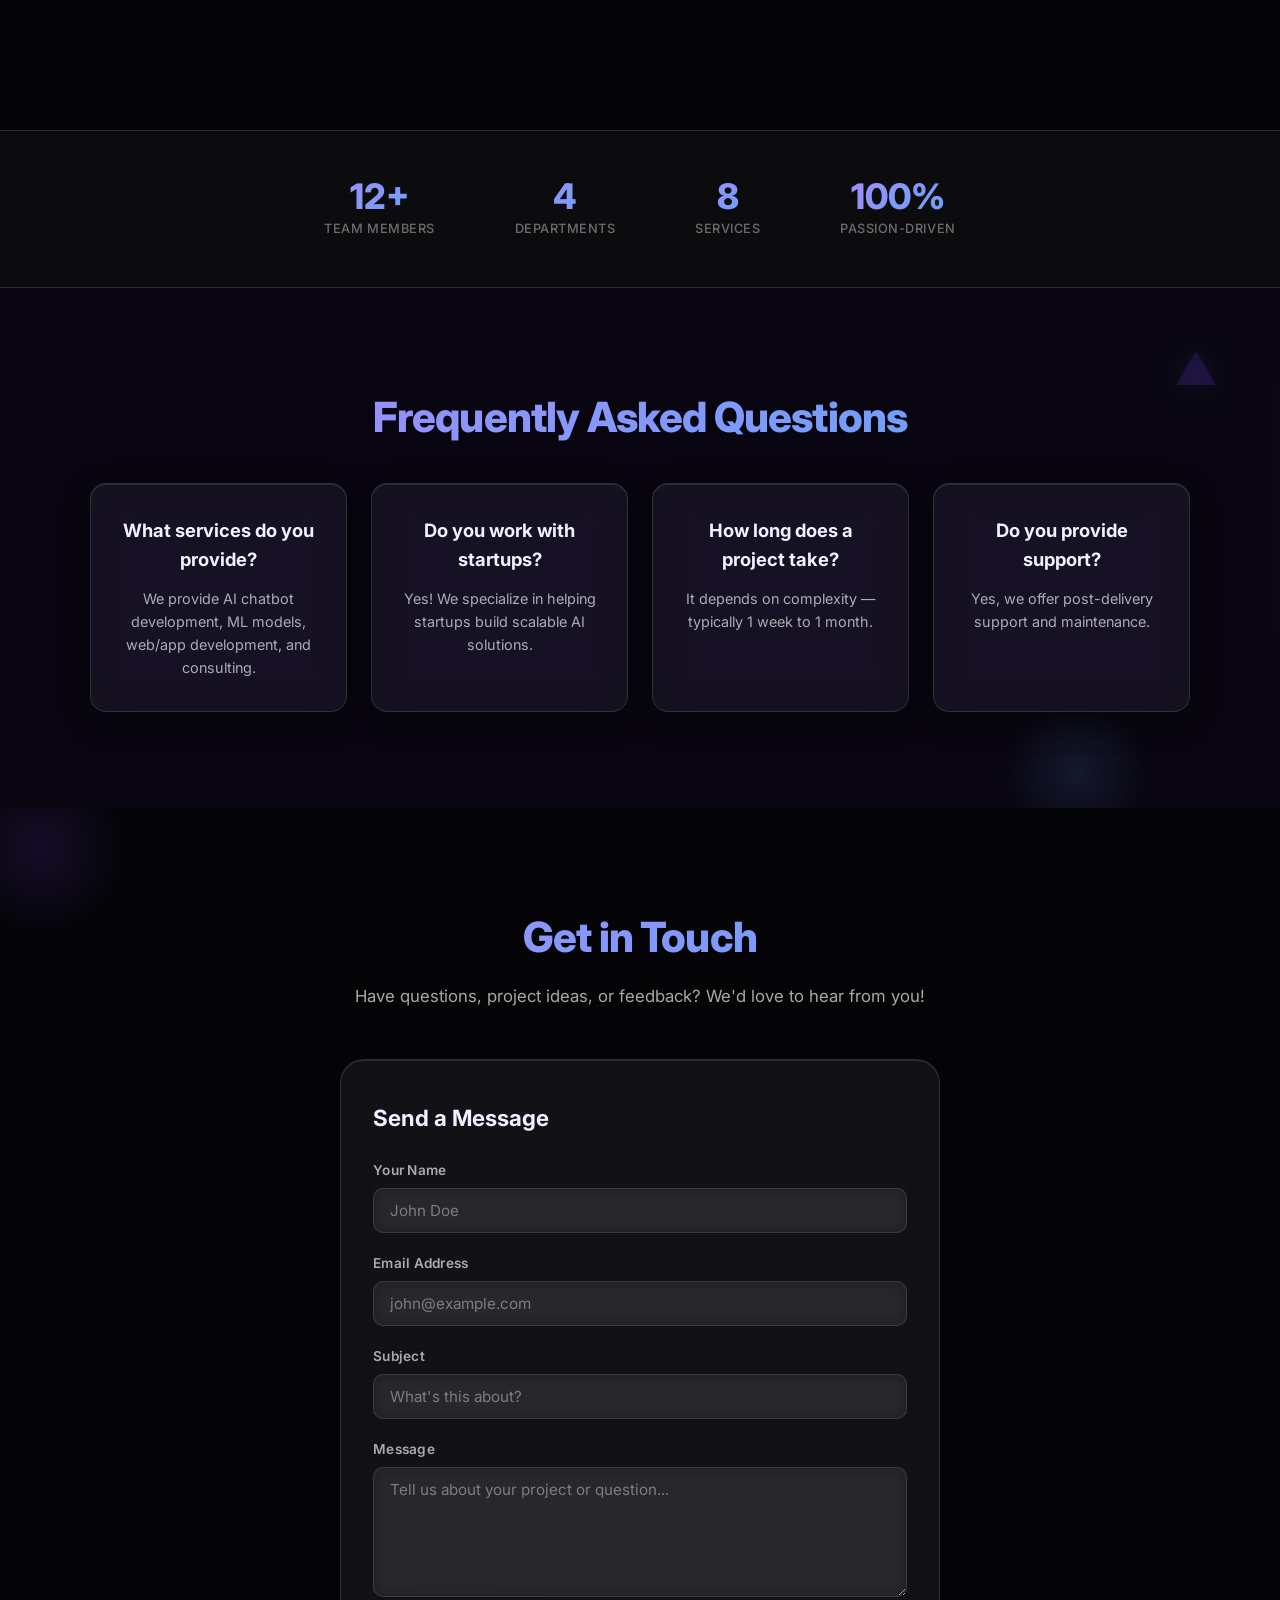
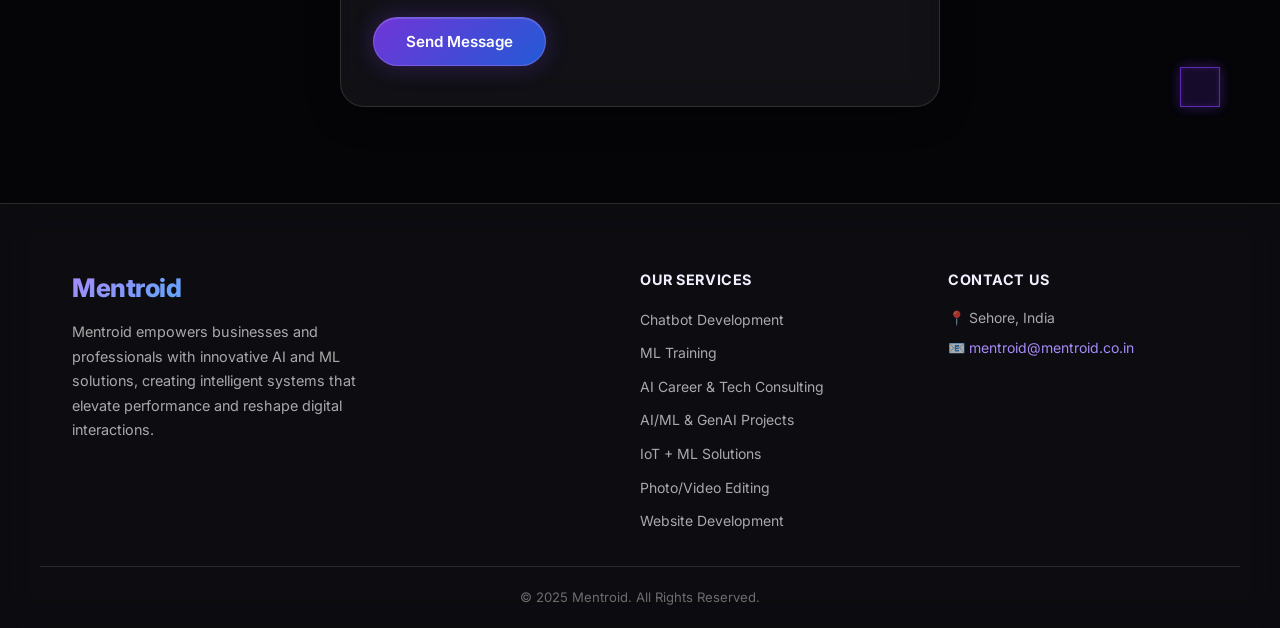
==== commit 1145fbb9: "Created all Service Packages pages and debugged GenAI project page." ====
--- a/index.html
+++ b/index.html
@@ -585,7 +585,7 @@
             <span class="best-label">⚡ Best For</span>
             <span>Local businesses · Coaches / Creators · Small startups</span>
           </div>
-          <button type="button" class="price-btn fill quote-trigger" data-package="AI Starter Pack">Get Quote</button>
+          <a href="services/ai-starter-pack.html" class="price-btn fill">Get Quote</a>
         </div>
 
         <!-- 2. Growth Automation Pack -->
@@ -607,7 +607,7 @@
             <span class="bonus-label">🔥 Bonus</span>
             <span>AI Funnel Setup · Conversion Optimization</span>
           </div>
-          <button type="button" class="price-btn fill quote-trigger" data-package="Growth Automation Pack">Get Quote</button>
+         <a href="services/growth-automation-pack.html" class="price-btn fill"> Get Quote</a>
         </div>
 
         <!-- 3. AI Business Transformation -->
@@ -629,7 +629,8 @@
             <span class="bonus-label">🔥 Bonus</span>
             <span>AI Strategy Plan · Staff Training · Priority Support (90 Days)</span>
           </div>
-          <button type="button" class="price-btn fill quote-trigger" data-package="AI Business Transformation">Get Quote</button>
+         <a href="services/ai-business-transformation.html" class="price-btn fill">Get Quote</a>
+
         </div>
 
         <!-- 4. AI SaaS Development -->
@@ -651,8 +652,8 @@
             <span class="bonus-label">🔥 Bonus</span>
             <span>MVP Strategy · Go-To-Market Plan</span>
           </div>
-          <button type="button" class="price-btn fill quote-trigger" data-package="AI SaaS Development">Get Quote</button>
-        </div>
+         <a href="services/ai-saas-development.html" class="price-btn fill">Get Quote</a>       
+         </div>
 
         <!-- 5. AI Marketing & Sales Automation -->
         <div class="price-card">
@@ -668,7 +669,7 @@
             <li>Retargeting Setup</li>
             <li>AI Content System (Ads + Posts)</li>
           </ul>
-          <button type="button" class="price-btn fill quote-trigger" data-package="AI Marketing & Sales Automation">Get Quote</button>
+          <a href="services/ai-marketing-sales.html" class="price-btn fill">Get Quote</a>
         </div>
 
         <!-- 6. Business Automation Pack -->
@@ -685,7 +686,7 @@
             <li>Lead Generation System</li>
             <li>Workflow Automation</li>
           </ul>
-          <button type="button" class="price-btn fill quote-trigger" data-package="Business Automation Pack">Get Quote</button>
+           <a href="services/business-automation-pack.html" class="price-btn fill">Get Quote</a>
         </div>
 
         <!-- 7. Advanced AI Solutions -->
@@ -701,7 +702,7 @@
             <li>Data Analytics Dashboard</li>
             <li>API Integrations</li>
           </ul>
-          <button type="button" class="price-btn fill quote-trigger" data-package="Advanced AI Solutions">Get Quote</button>
+          <a href="services/advanced-ai-solutions.html" class="price-btn fill">Get Quote</a>
         </div>
 
         <!-- 8. AI Startup / SaaS Builder -->
@@ -717,7 +718,7 @@
             <li>User System</li>
             <li>Deployment</li>
           </ul>
-          <button type="button" class="price-btn fill quote-trigger" data-package="AI Startup / SaaS Builder">Get Quote</button>
+         <a href="services/ai-startup-builder.html" class="price-btn fill">Get Quote</a>
         </div>
 
       </div>
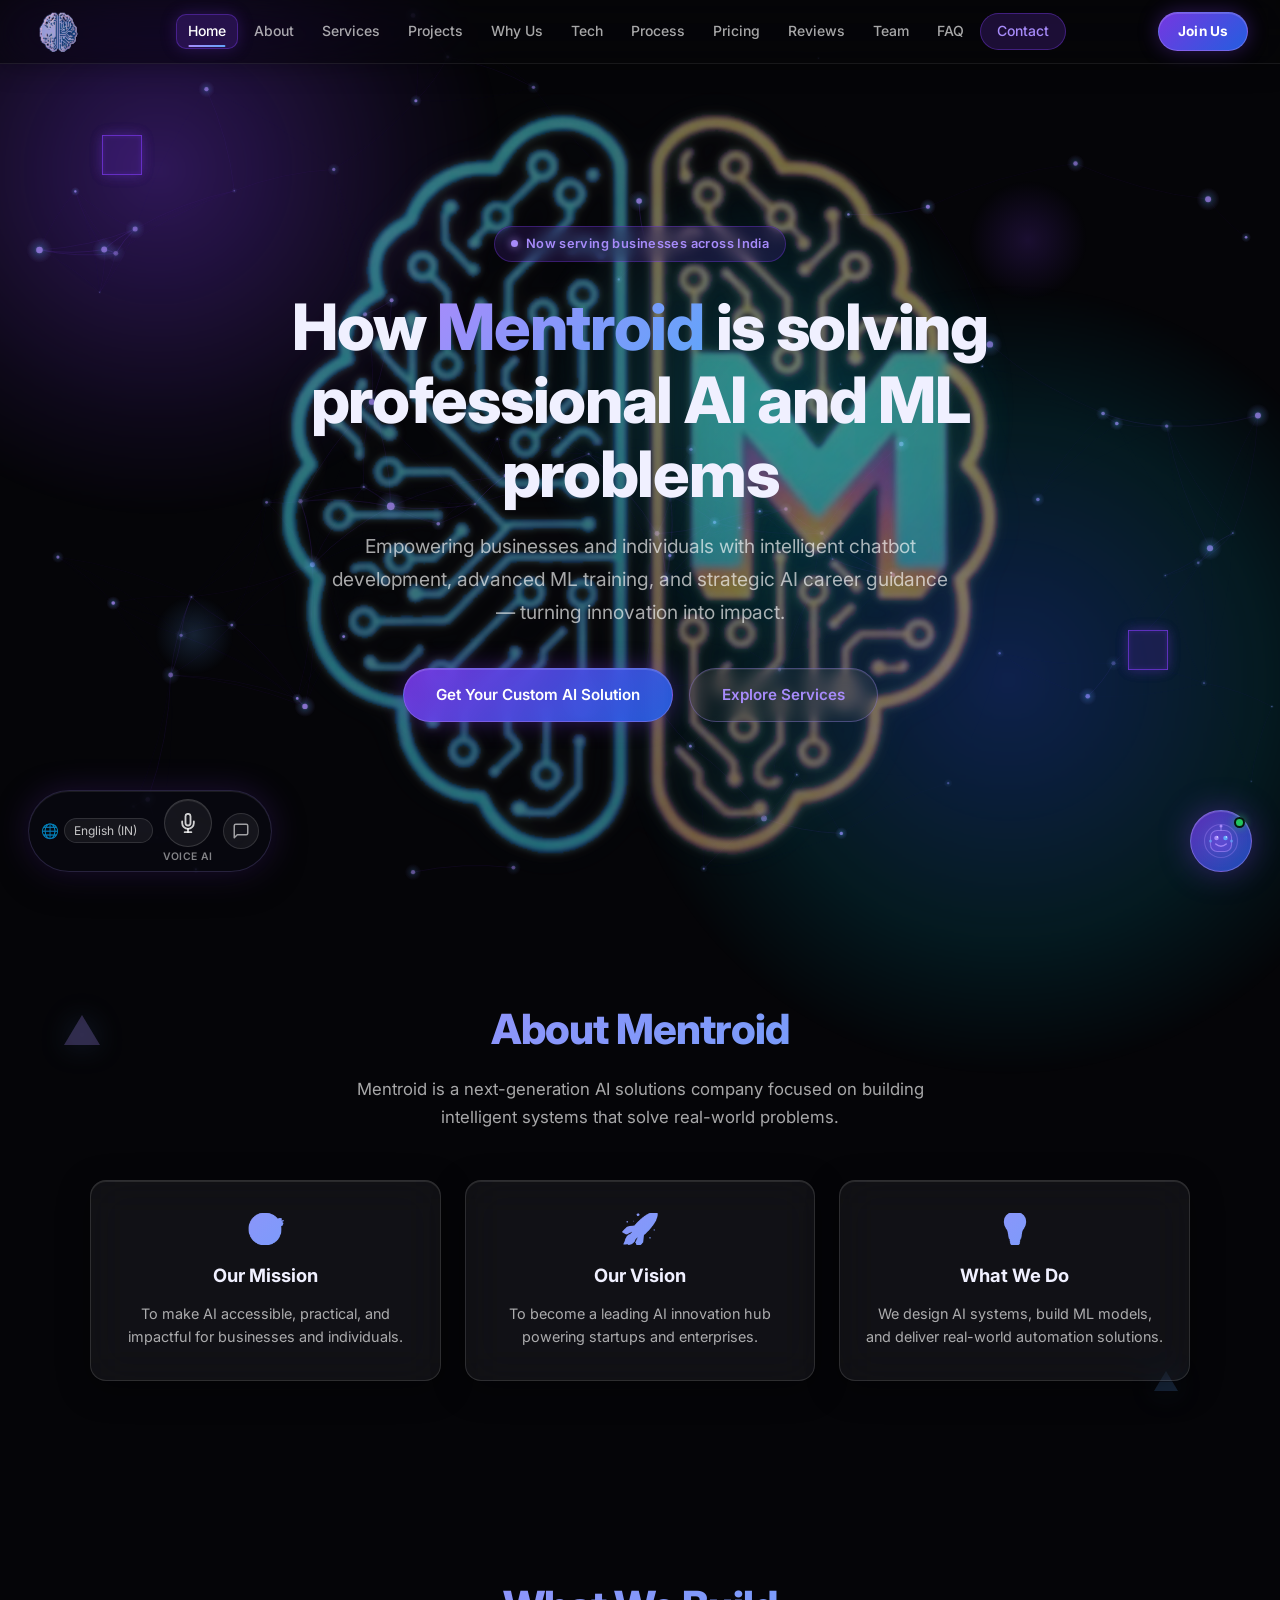
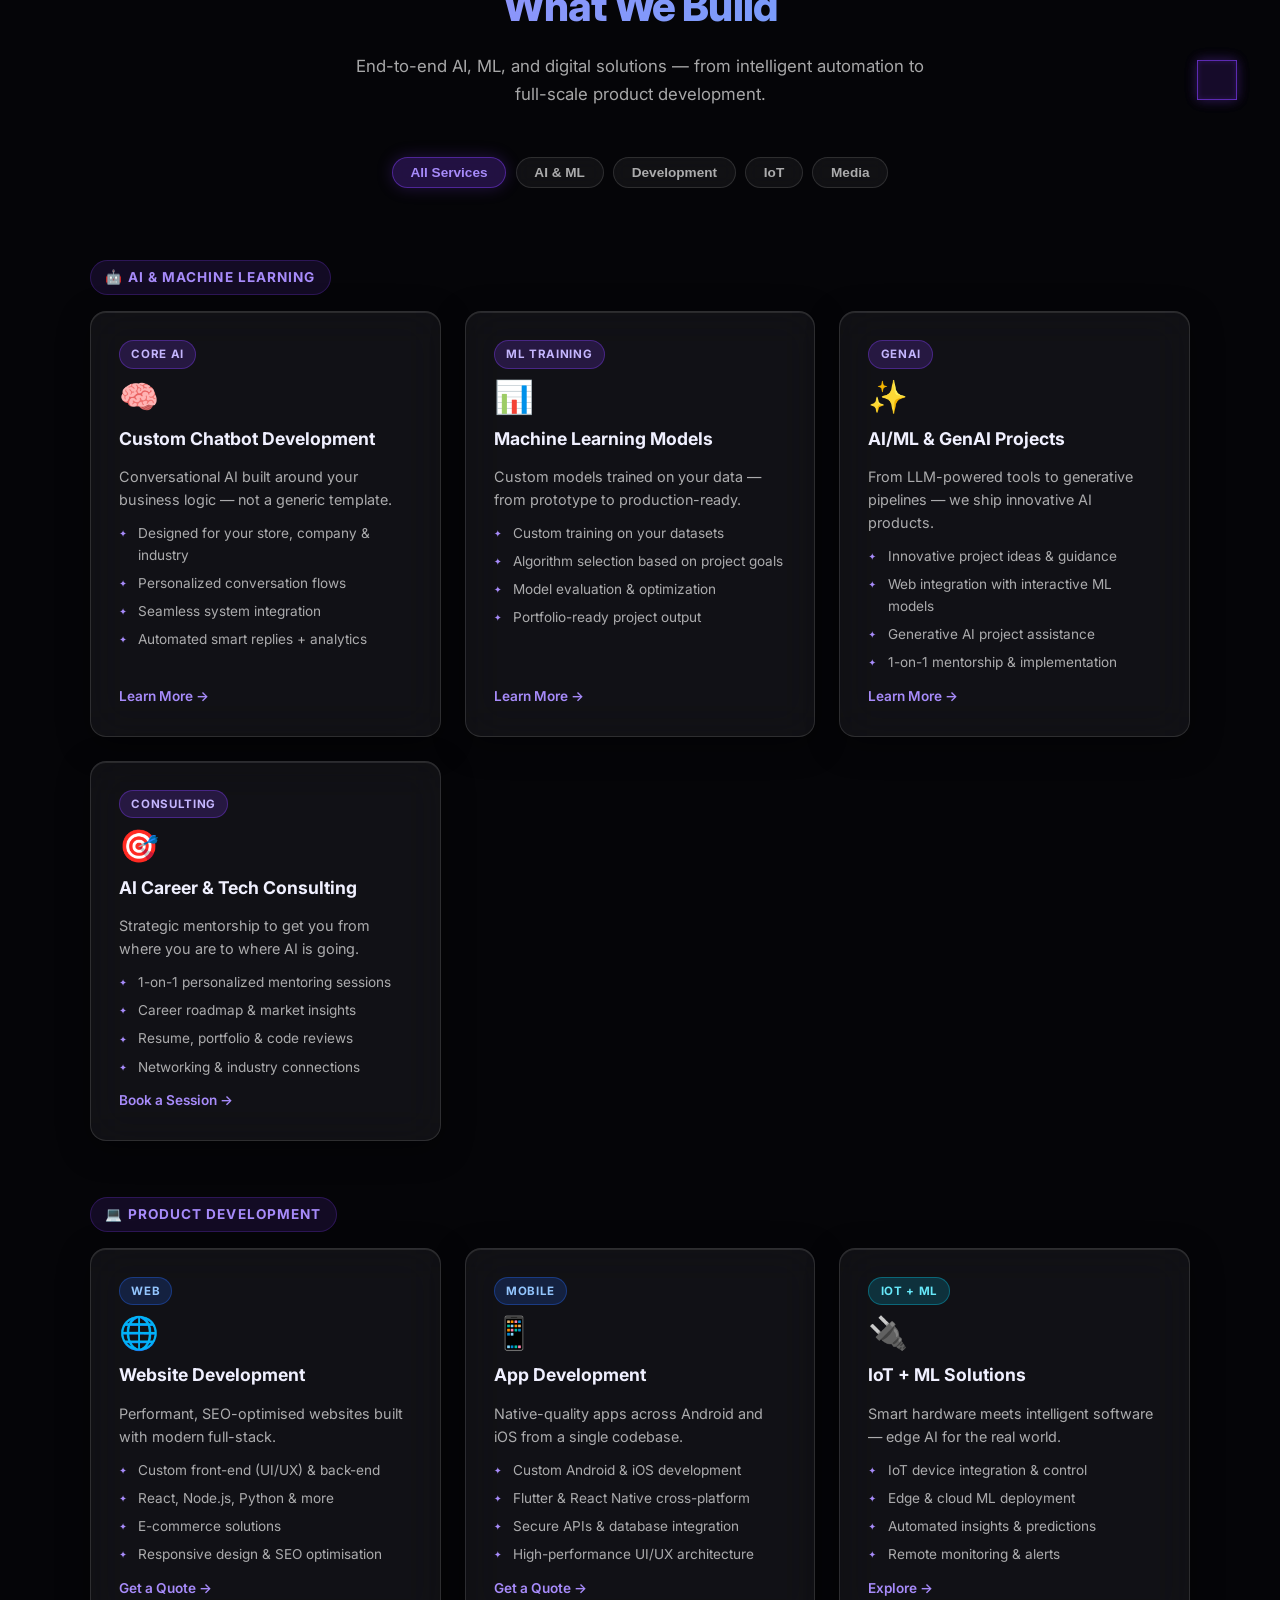
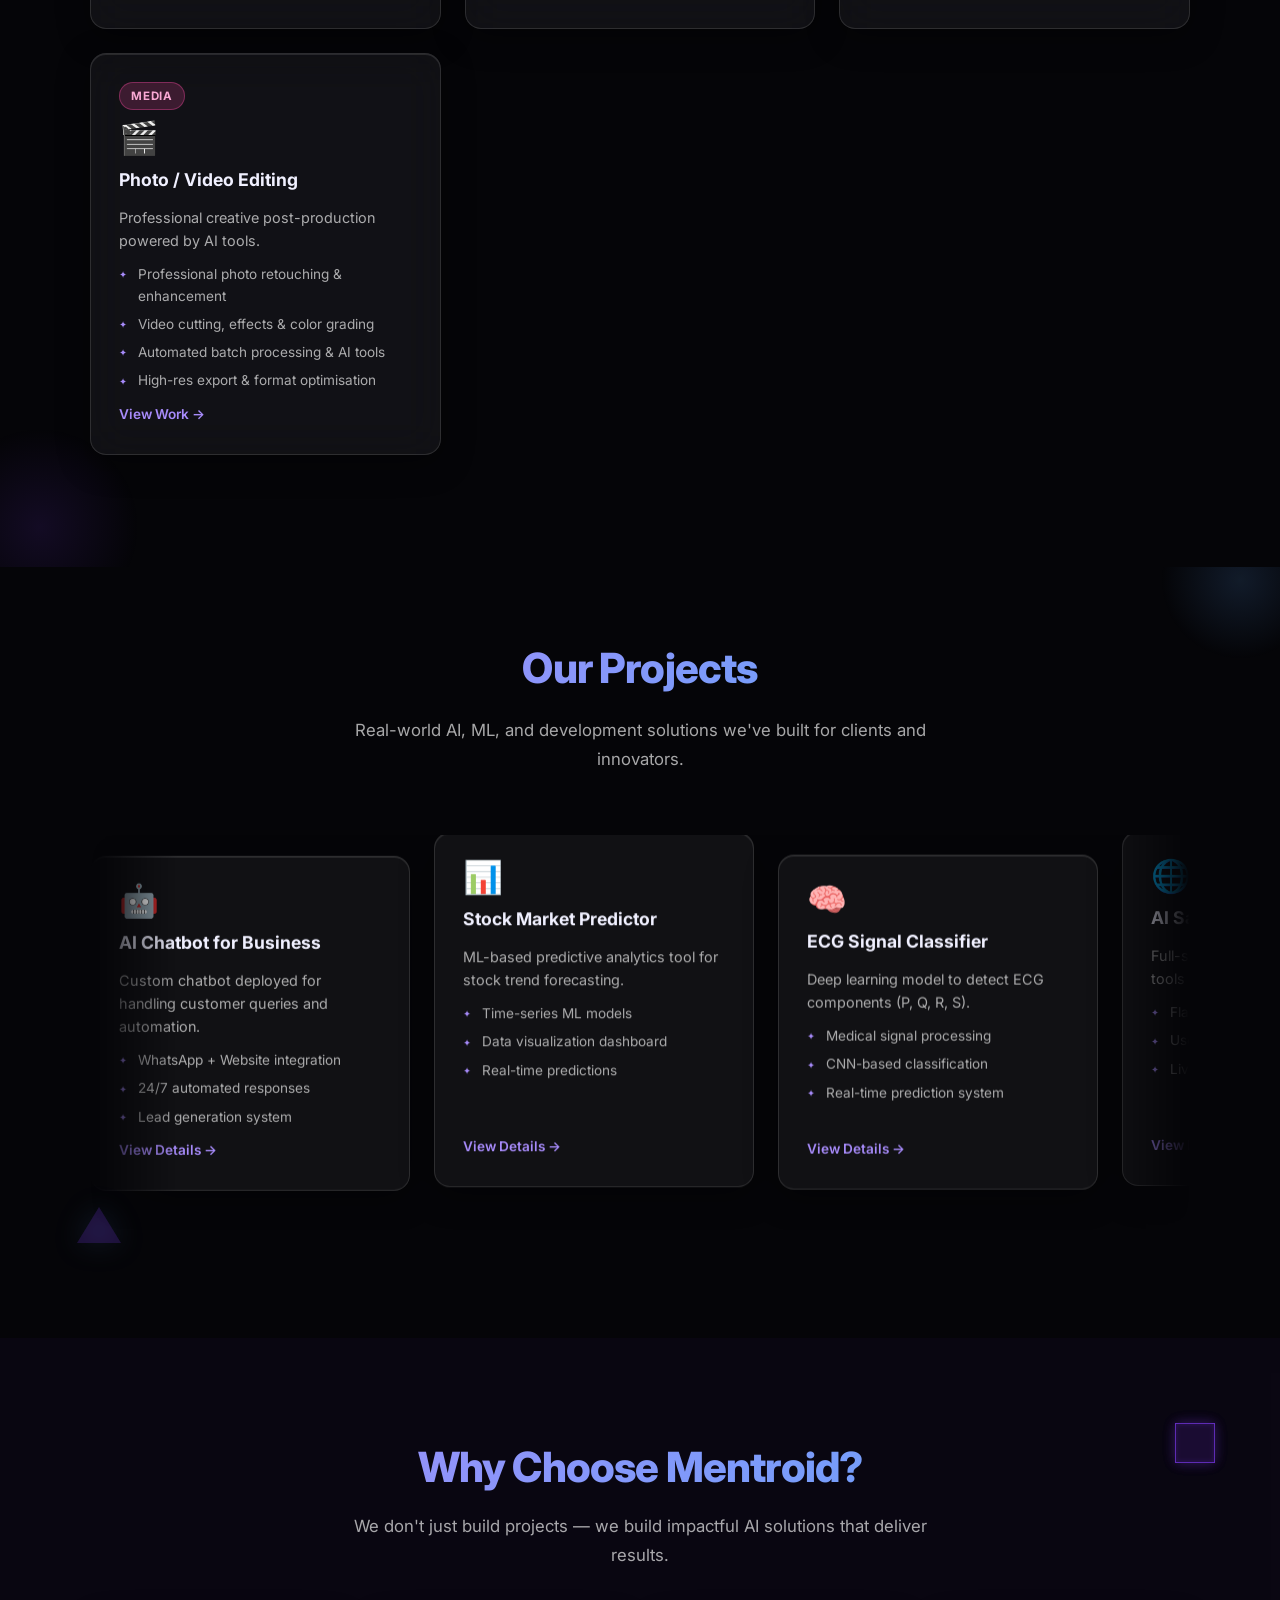
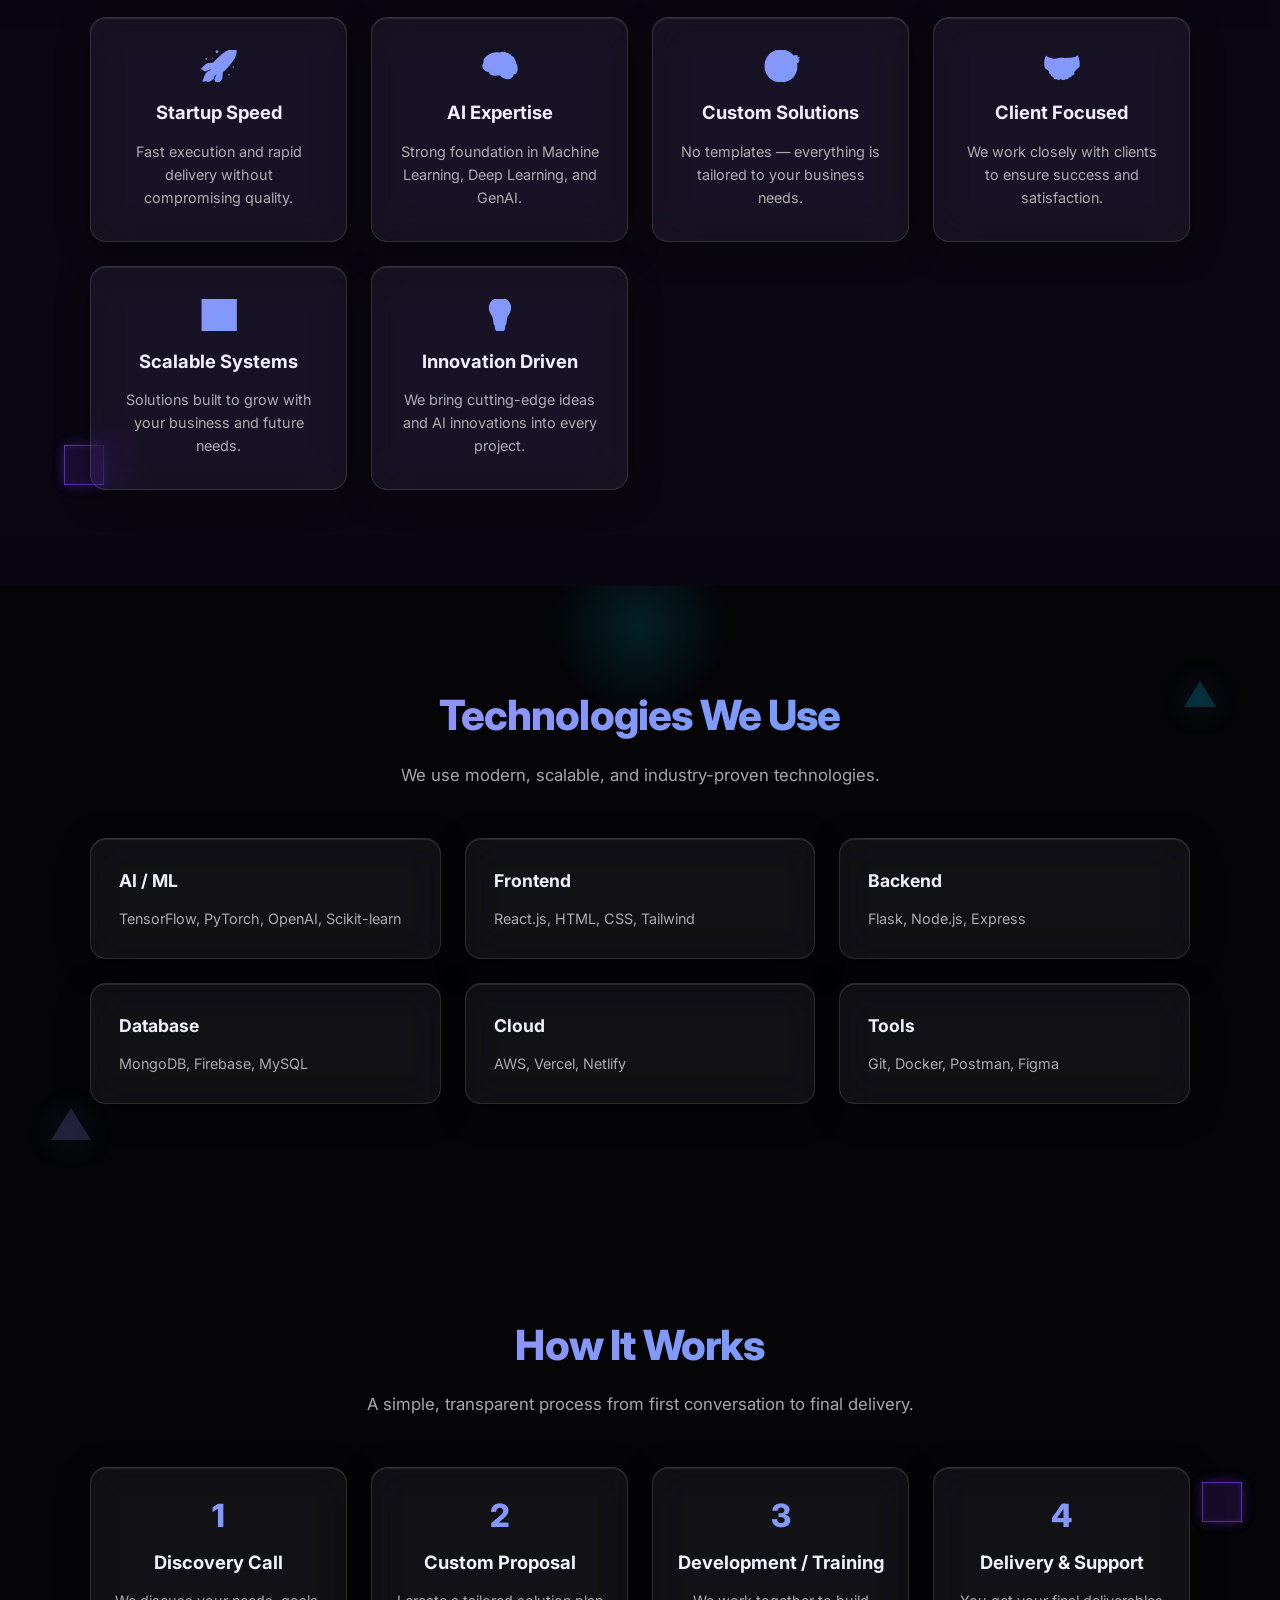
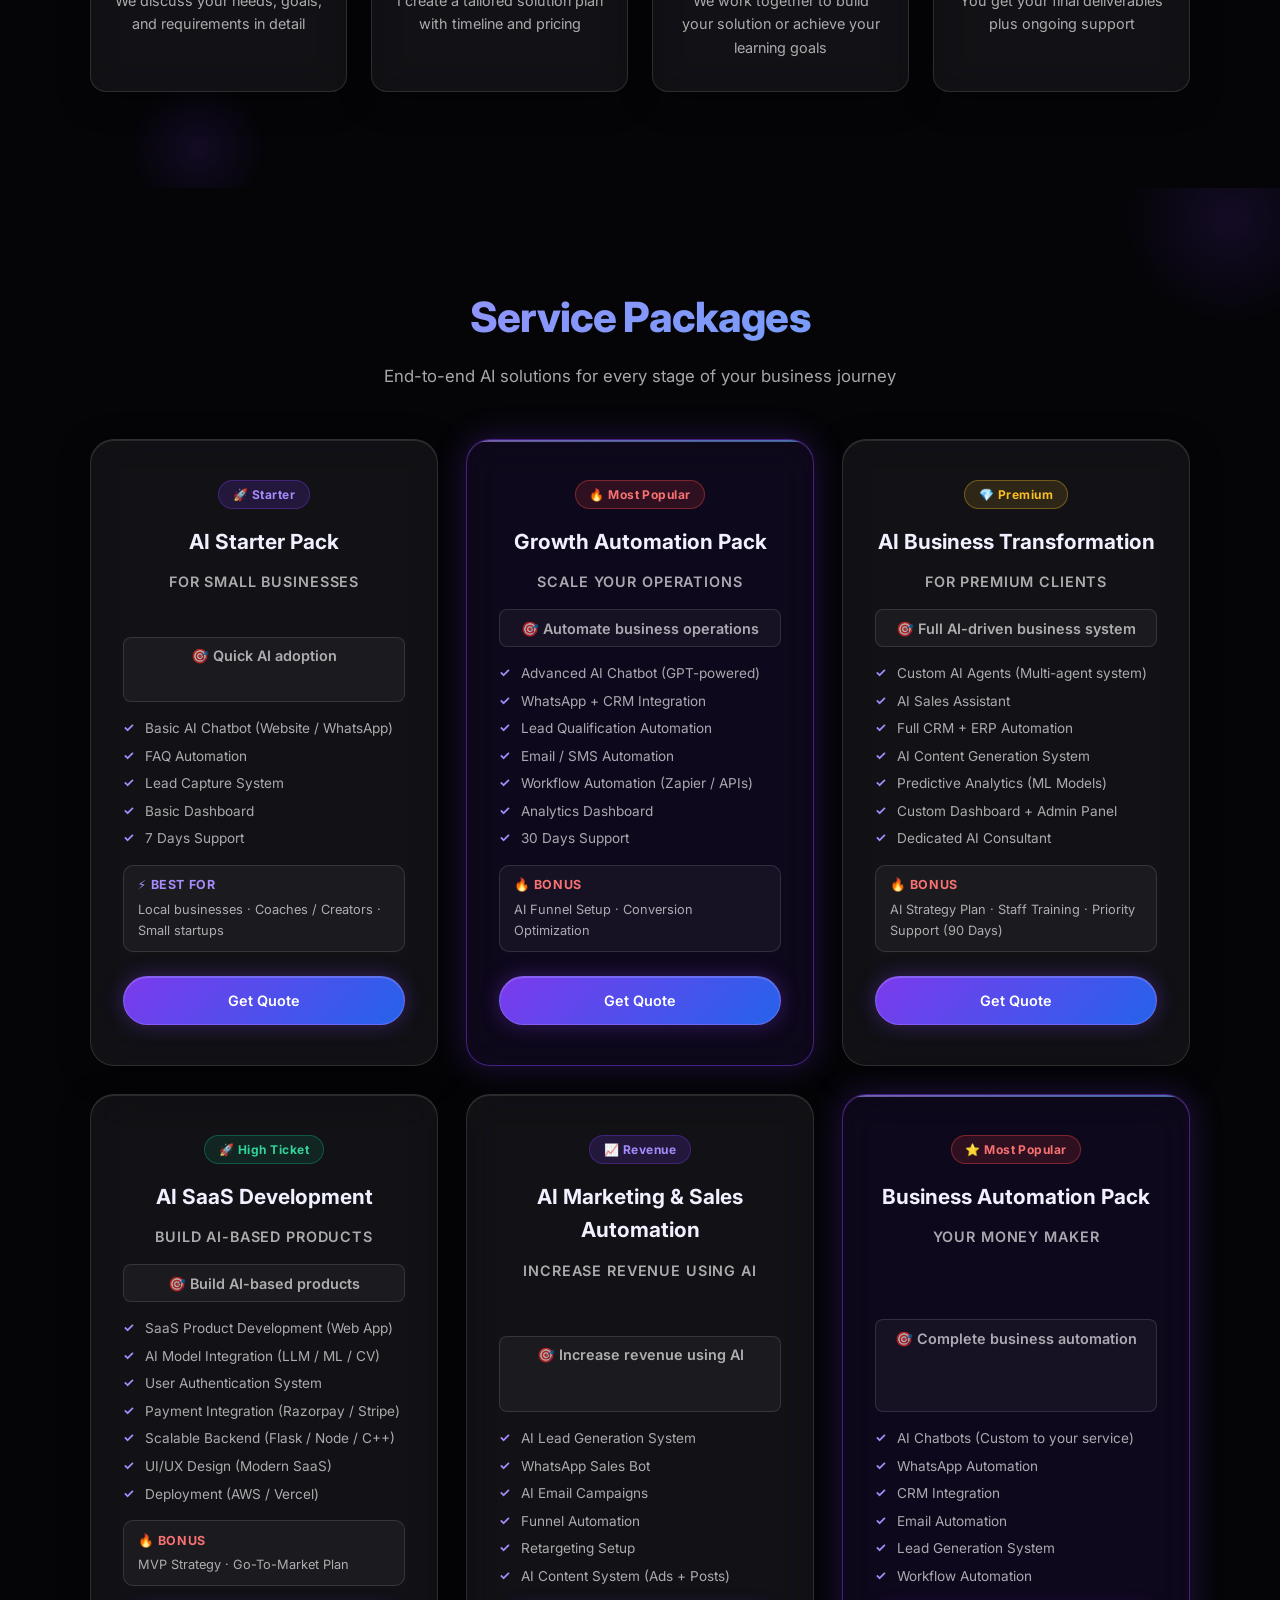
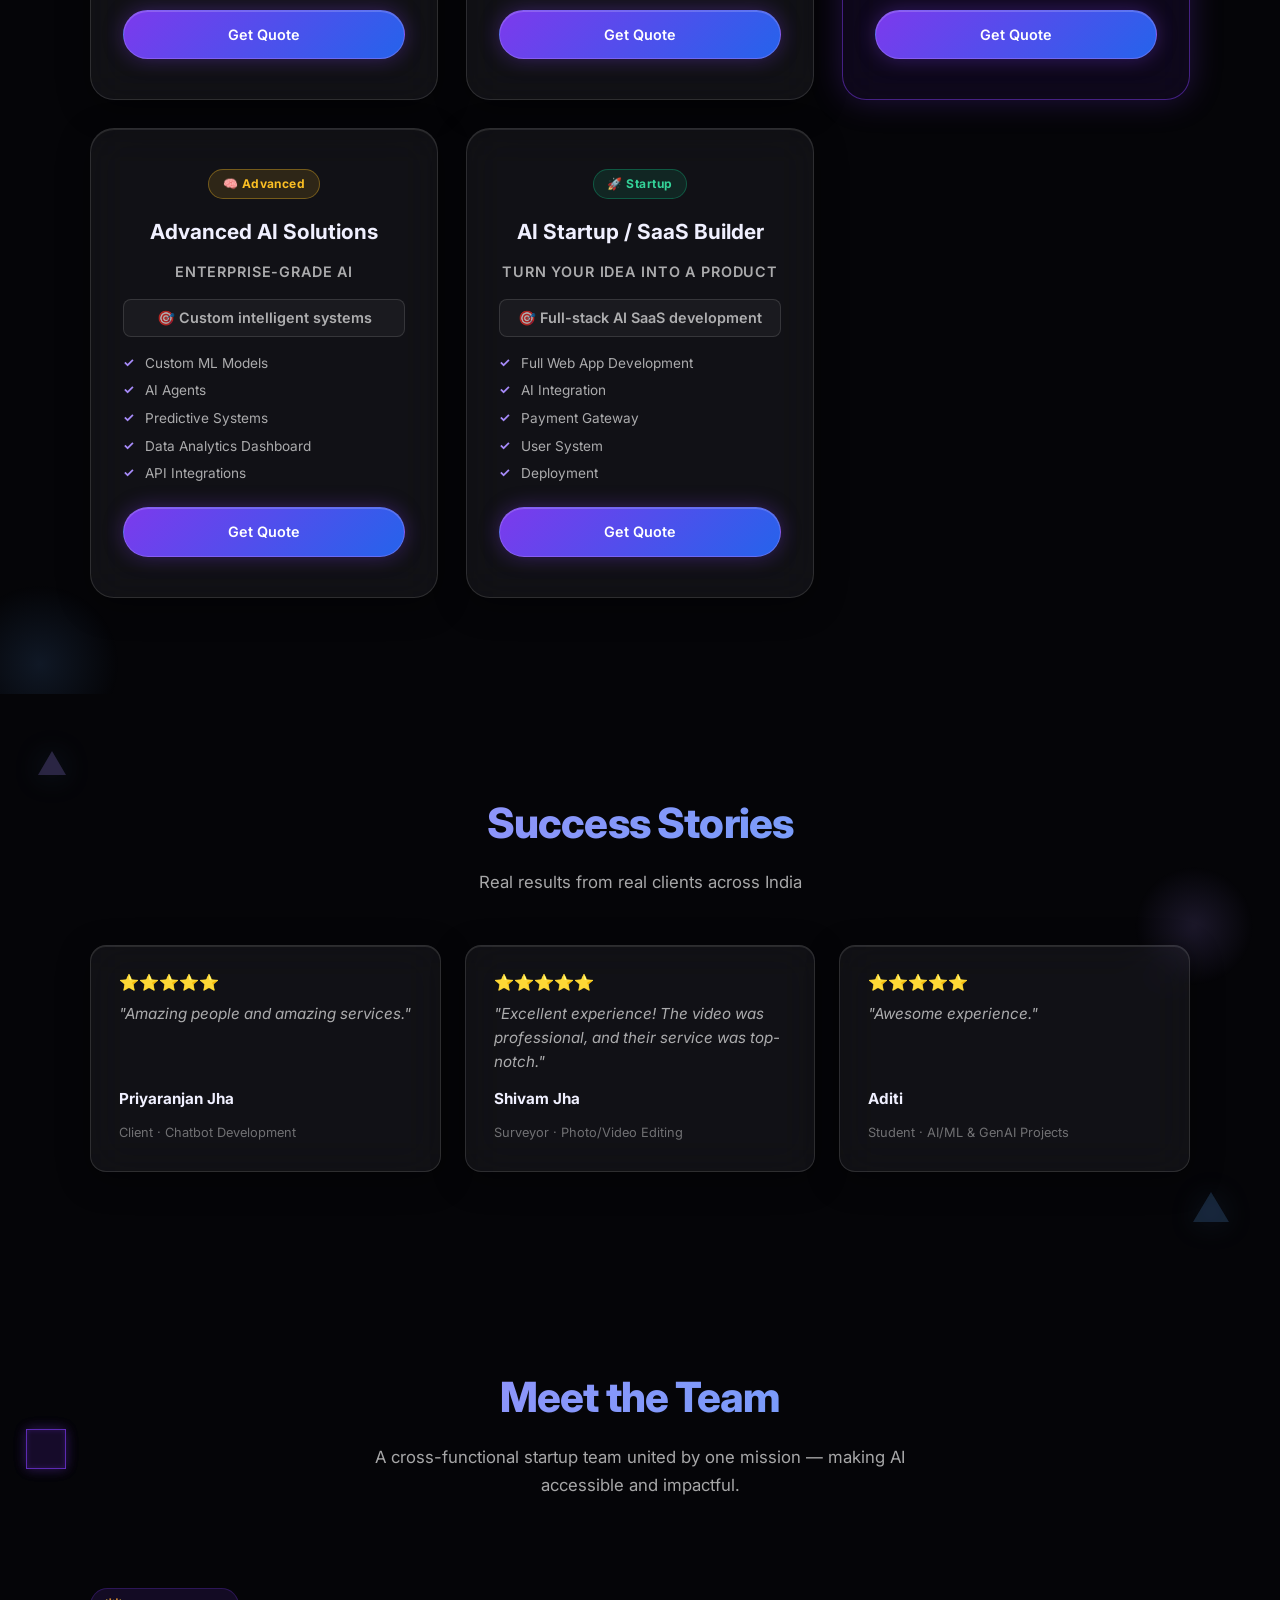
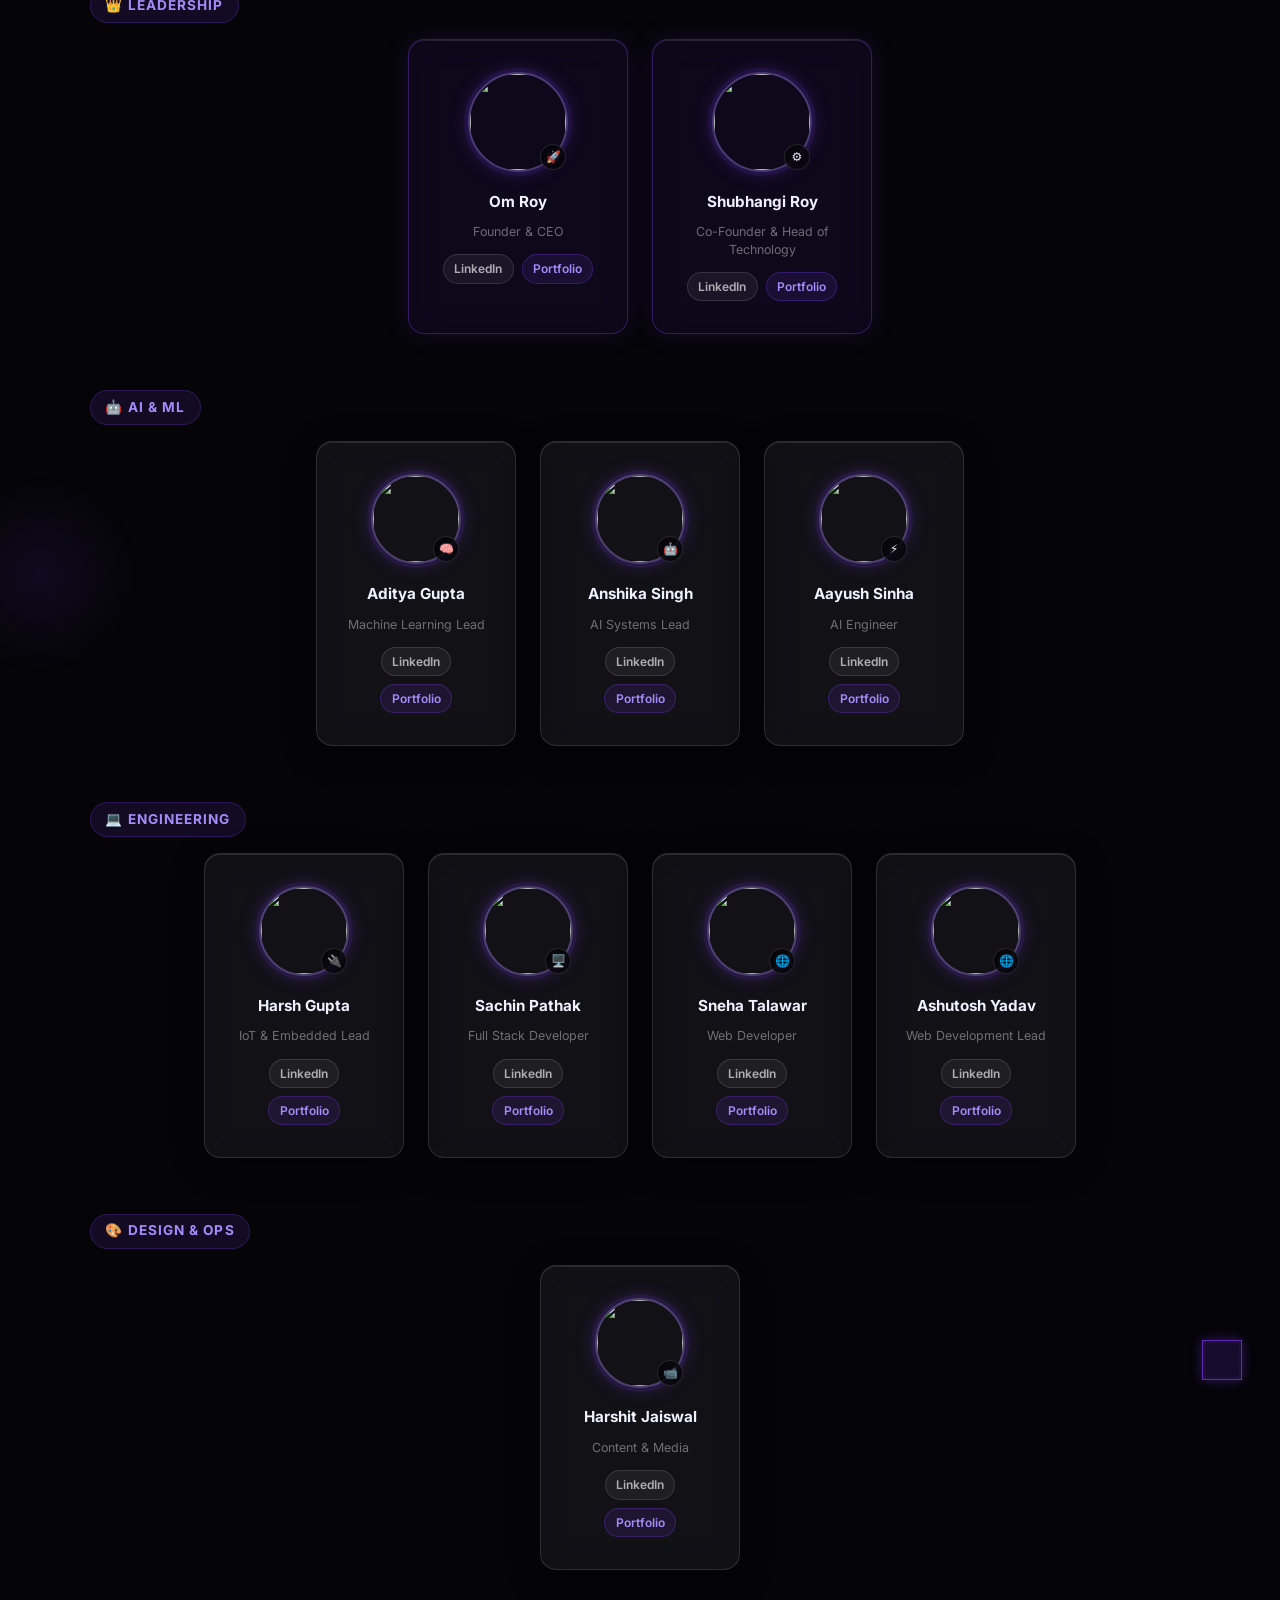
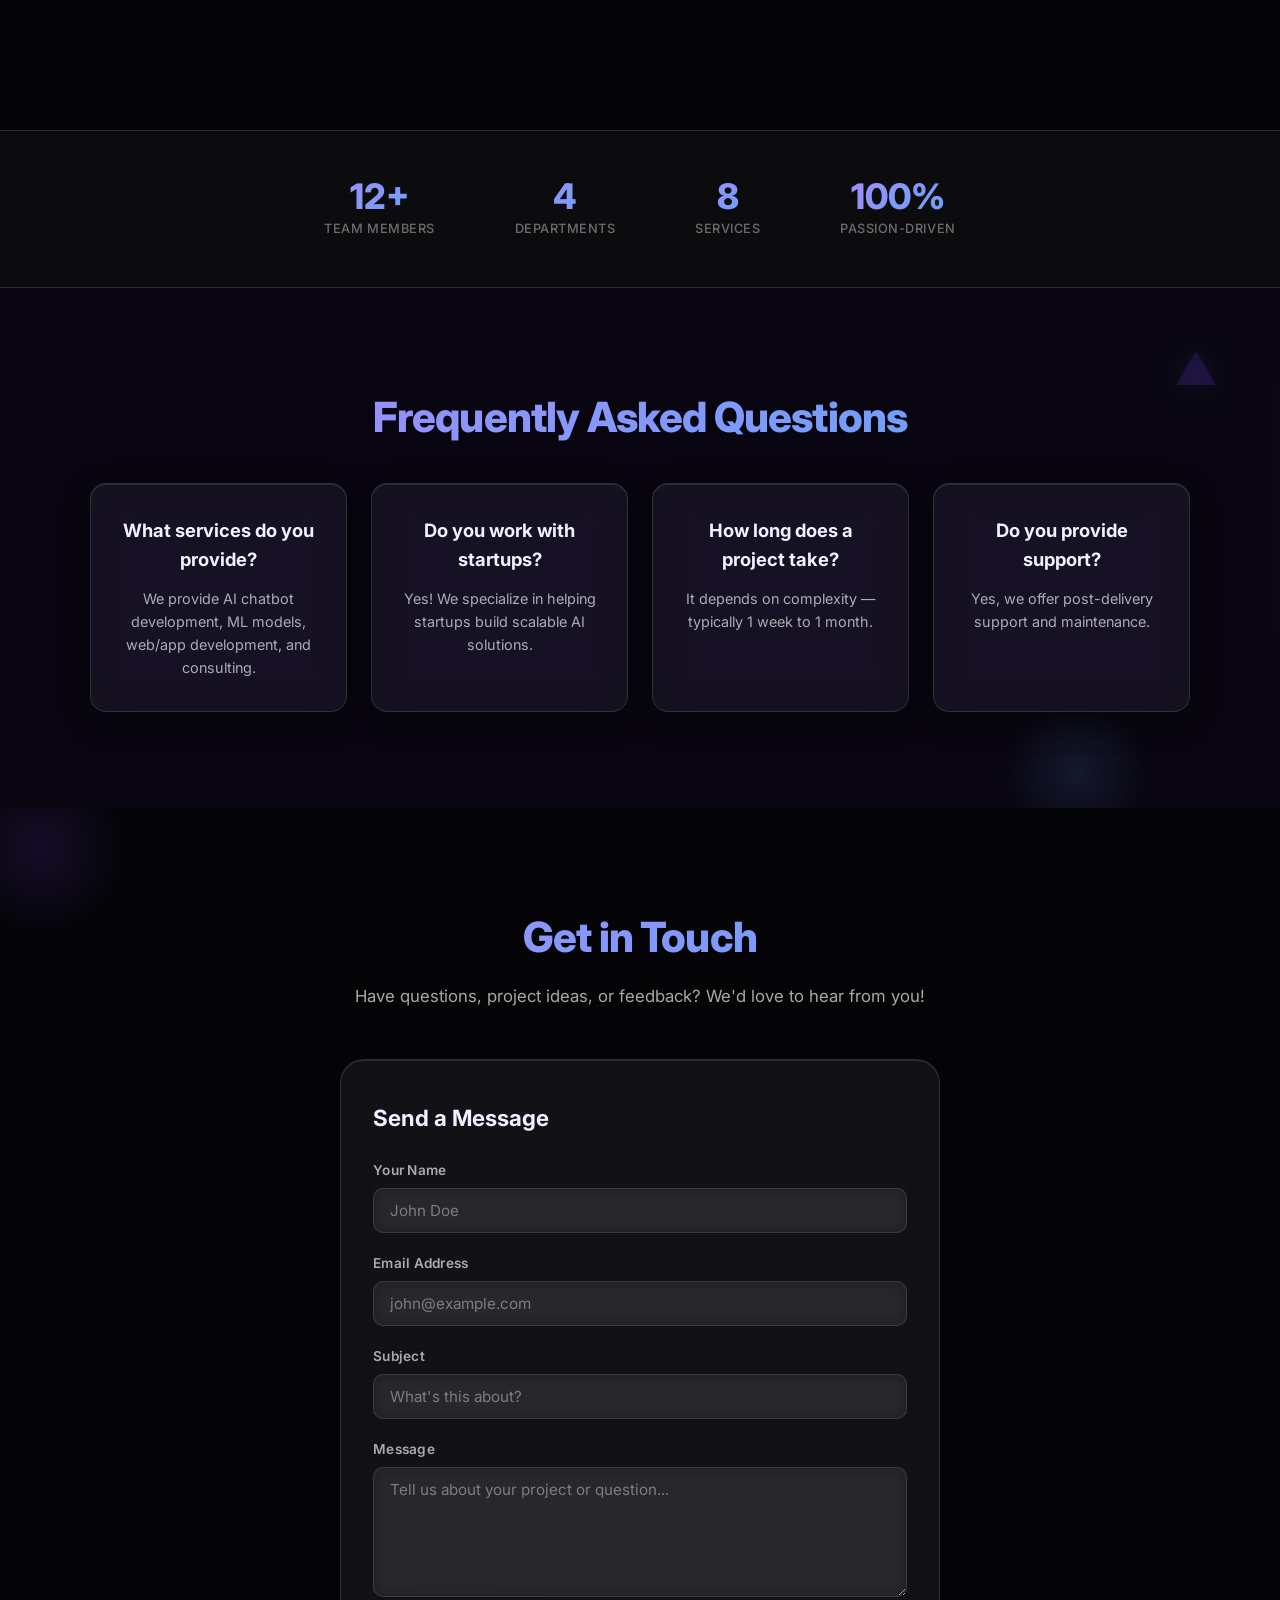
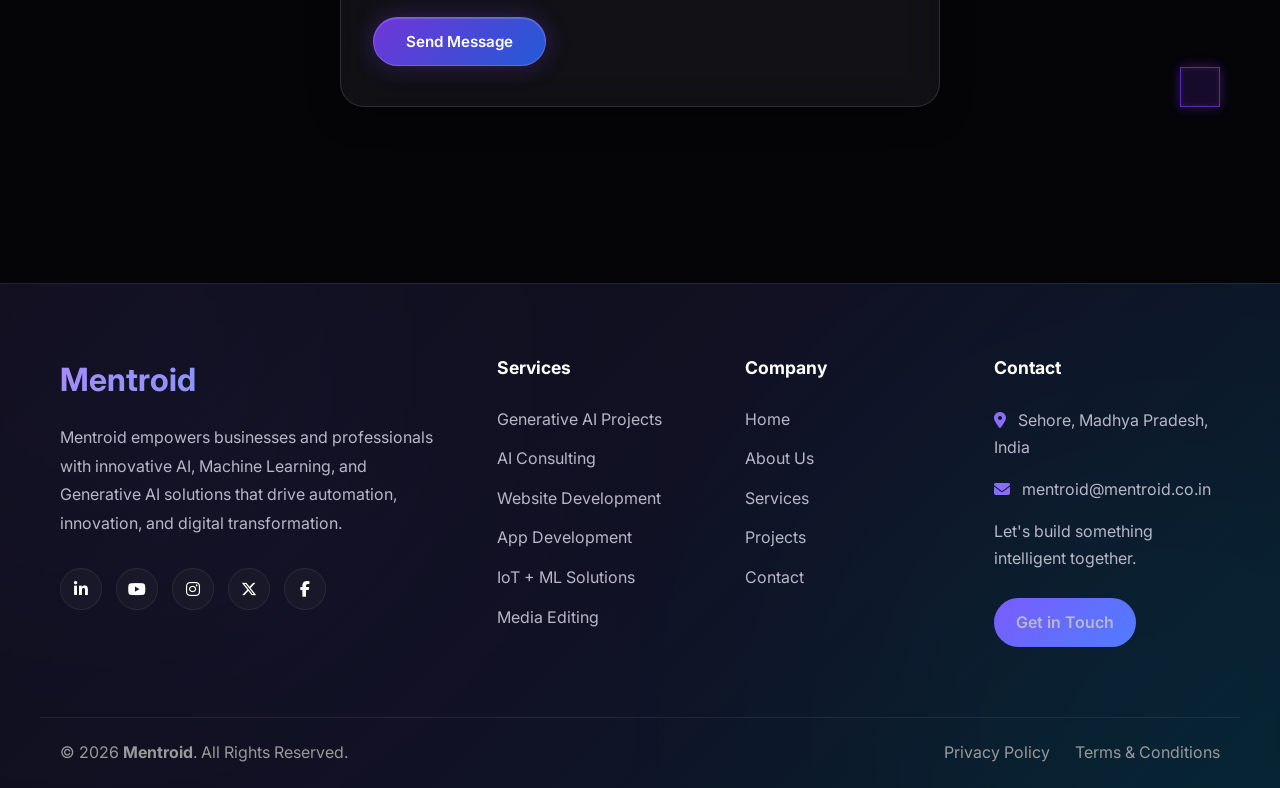
==== commit cf5a7b85: "Improve Mentroid website and created stuctured footer UI and added social links" ====
--- a/index.html
+++ b/index.html
@@ -8,6 +8,7 @@
   <link href="https://fonts.googleapis.com/css2?family=Inter:wght@300;400;500;600;700;800&display=swap"
     rel="stylesheet" />
   <link rel="stylesheet" href="style.css" />
+  <link rel="stylesheet"href="https://cdnjs.cloudflare.com/ajax/libs/font-awesome/6.7.2/css/all.min.css">
 </head>
 
 <body>
@@ -1060,35 +1061,139 @@
   </section>
 
   <!-- ══ FOOTER ══ -->
-  <footer>
-    <div class="footer-inner">
-      <div class="footer-brand">
-        <span class="footer-logo grad-text">Mentroid</span>
-        <p>Mentroid empowers businesses and professionals with innovative AI and ML solutions, creating intelligent
-          systems that elevate performance and reshape digital interactions.</p>
-      </div>
-      <div class="footer-col">
-        <h4>Our Services</h4>
-        <ul>
-          <li><a href="#services">Chatbot Development</a></li>
-          <li><a href="#services">ML Training</a></li>
-          <li><a href="#services">AI Career & Tech Consulting</a></li>
-          <li><a href="#services">AI/ML & GenAI Projects</a></li>
-          <li><a href="#services">IoT + ML Solutions</a></li>
-          <li><a href="#services">Photo/Video Editing</a></li>
-          <li><a href="#services">Website Development</a></li>
-        </ul>
-      </div>
-      <div class="footer-col">
-        <h4>Contact Us</h4>
-        <p>📍 Sehore, India</p>
-        <p>📧 <a href="mailto:mentroid@mentroid.co.in" style="color:var(--purple-light)">mentroid@mentroid.co.in</a></p>
-      </div>
-    </div>
+  <!-- ================= FOOTER ================= -->
+<footer class="footer">
+
+    <div class="footer-top">
+
+        <!-- Brand -->
+        <div class="footer-brand">
+
+            <h2 class="footer-logo grad-text">Mentroid</h2>
+
+            <p>
+                Mentroid empowers businesses and professionals with innovative
+                AI, Machine Learning, and Generative AI solutions that drive
+                automation, innovation, and digital transformation.
+            </p>
+
+            <div class="social-links">
+
+          <a href="https://www.linkedin.com/company/mentroid1/" target="_blank">
+              <i class="fab fa-linkedin-in"></i>
+          </a>
+
+          <a href="https://www.youtube.com/@MENTROID" target="_blank">
+              <i class="fab fa-youtube"></i>
+          </a>
+
+          <a href="https://www.instagram.com/mentroid_sol/" target="_blank">
+              <i class="fab fa-instagram"></i>
+          </a>
+
+          <a href="https://x.com/mentroid29" target="_blank">
+              <i class="fab fa-x-twitter"></i>
+          </a>
+
+          <a href="https://www.facebook.com/profile.php?id=61581668020163" target="_blank">
+              <i class="fab fa-facebook-f"></i>
+          </a>
+
+          </div>
+        </div>
+
+        <!-- Services -->
+        <div class="footer-column">
+
+            <h3>Services</h3>
+
+            <ul>
+
+                <li><a href="genai-projects.html">Generative AI Projects</a></li>
+
+                <li><a href="ai-consulting.html">AI Consulting</a></li>
+
+                <li><a href="website-development.html">Website Development</a></li>
+
+                <li><a href="app-development.html">App Development</a></li>
+
+                <li><a href="iot-ml-solutions.html">IoT + ML Solutions</a></li>
+
+                <li><a href="media-editing.html">Media Editing</a></li>
+
+            </ul>
+
+        </div>
+
+        <!-- Company -->
+        <div class="footer-column">
+
+            <h3>Company</h3>
+
+            <ul>
+
+                <li><a href="index.html">Home</a></li>
+
+                <li><a href="#about">About Us</a></li>
+
+                <li><a href="#services">Services</a></li>
+
+                <li><a href="#projects">Projects</a></li>
+
+                <li><a href="#contact">Contact</a></li>
+
+            </ul>
+
+        </div>
+
+        <!-- Contact -->
+        <div class="footer-column">
+
+            <h3>Contact</h3>
+
+            <p>
+                <i class="fas fa-location-dot"></i>
+                Sehore, Madhya Pradesh, India
+            </p>
+
+            <p>
+                <i class="fas fa-envelope"></i>
+
+                <a href="mailto:mentroid@mentroid.co.in">
+                    mentroid@mentroid.co.in
+                </a>
+
+            </p>
+
+            <p>
+                Let's build something intelligent together.
+            </p>
+
+            <a href="#contact" class="footer-btn">
+                Get in Touch
+            </a>
+
+        </div>
+
+    </div>
+
     <div class="footer-bottom">
-      © 2025 Mentroid. All Rights Reserved.
-    </div>
-  </footer>
+
+        <p>
+            © 2026 <strong>Mentroid</strong>. All Rights Reserved.
+        </p>
+
+        <div class="footer-bottom-links">
+
+            <a href="#">Privacy Policy</a>
+
+            <a href="#">Terms & Conditions</a>
+
+        </div>
+
+    </div>
+
+</footer>
 
   <!-- ══ CHAT FAB ══ -->
   <div class="chat-fab" title="Chat with Mentroid Assistant" role="button" aria-label="Open Mentroid Assistant">
--- a/style.css
+++ b/style.css
@@ -1902,7 +1902,7 @@
 /* ═══════════════════════════════════════════════════════════════
    FOOTER
    ═══════════════════════════════════════════════════════════════ */
-footer {
+/* footer {
   position: relative;
   z-index: 1;
   background: rgba(255, 255, 255, 0.03);
@@ -1978,7 +1978,7 @@
   font-size: 0.82rem;
   color: var(--muted);
   text-align: center;
-}
+} */
 
 /* ═══════════════════════════════════════════════════════════════
    RESPONSIVE — 1400px
@@ -2015,8 +2015,8 @@
   }
 
   .footer-brand {
-    grid-column: 1 / -1;
-  }
+    grid-column: auto;
+}
 
   .svc-grid {
     grid-template-columns: repeat(auto-fill, minmax(240px, 1fr));
@@ -2815,17 +2815,26 @@
 /* ═══════════════════════════════════════════════════════════════
    VOICE ASSISTANT — Liquid Glass
    ═══════════════════════════════════════════════════════════════ */
-.va-wrapper {
-  position: fixed;
-  bottom: 1.75rem;
-  left: 1.75rem;
-  right: auto;
-  transform: none;
-  z-index: 9998;
-  display: flex;
-  flex-direction: column;
-  align-items: flex-start;
-  gap: 0.75rem;
+.va-wrapper{
+    position: fixed;
+    bottom: 1.75rem;
+    left: 1.75rem;
+
+    display: inline-flex;
+    flex-direction: column;
+    align-items: flex-start;
+
+    width: fit-content;
+    height: fit-content;
+
+    pointer-events: none;
+
+    z-index: 9998;
+}
+
+.va-bar,
+.va-popup{
+    pointer-events: auto;
 }
 
 /* ── Voice bar ── */
@@ -4421,3 +4430,260 @@
   .qmodal-box { padding: 2.25rem 1.25rem 1.75rem; border-radius: 20px; }
   .qmodal-header h2 { font-size: 1.4rem; }
 }
+
+/*================ FOOTER ================*/
+
+.footer{
+    position: relative;
+     z-index: 10000;
+    overflow: hidden;
+    background: linear-gradient(
+        135deg,
+        #0d0d16,
+        #111124,
+        #071e2c
+    );
+    border-top:1px solid rgba(255,255,255,.08);
+    margin-top:80px;
+
+}
+
+/*================ GLOW EFFECTS ================*/
+
+.footer::before{
+    content:"";
+    position:absolute;
+    width:450px;
+    height:450px;
+    background:#7a5cff;
+    filter:blur(180px);
+    opacity:.10;
+    top:-150px;
+    left:-120px;
+
+    /* FIX */
+    pointer-events:none;
+    z-index:0;
+}
+
+.footer::after{
+    content:"";
+    position:absolute;
+    width:450px;
+    height:450px;
+    background:#00d9ff;
+    filter:blur(180px);
+    opacity:.08;
+    bottom:-180px;
+    right:-120px;
+
+    /* FIX */
+    pointer-events:none;
+    z-index:0;
+}
+
+/*================ TOP ================*/
+
+.footer-top{
+    position:relative;
+    z-index:2;
+
+    max-width:1200px;
+    margin:auto;
+    padding:70px 20px;
+
+    display:grid;
+    grid-template-columns:2fr 1fr 1fr 1.2fr;
+    gap:60px;
+}
+
+.footer-brand{
+    position:relative;
+    z-index:3;
+}
+
+.footer-logo{
+    font-size:2rem;
+    margin-bottom:18px;
+}
+
+.footer-brand p{
+    color:#b7b7c7;
+    line-height:1.8;
+    margin-bottom:30px;
+}
+
+/*================ COLUMNS ================*/
+
+.footer-column{
+    position:relative;
+    z-index:3;
+}
+
+.footer-column h3{
+    color:#fff;
+    margin-bottom:25px;
+    font-size:1.1rem;
+}
+
+.footer-column ul{
+    list-style:none;
+    padding:0;
+}
+
+.footer-column li{
+    margin-bottom:14px;
+}
+
+.footer-column a{
+    color:#b7b7c7;
+    text-decoration:none;
+    transition:.3s;
+}
+
+.footer-column a:hover{
+    color:#9d7cff;
+    padding-left:6px;
+}
+
+.footer-column p{
+    color:#b7b7c7;
+    margin-bottom:15px;
+    line-height:1.7;
+}
+
+.footer-column i{
+    color:#8b6cff;
+    margin-right:8px;
+}
+
+/*================ SOCIAL ================*/
+
+.social-links{
+    display:flex;
+    gap:14px;
+
+    position:relative;
+    z-index:5;
+}
+
+.social-links a{
+    width:42px;
+    height:42px;
+
+    display:flex;
+    justify-content:center;
+    align-items:center;
+
+    border-radius:50%;
+
+    background:#181828;
+    color:#fff;
+
+    text-decoration:none;
+
+    border:1px solid rgba(255,255,255,.08);
+
+    transition:.35s;
+
+    position:relative;
+    z-index:6;
+
+    pointer-events:auto;
+}
+
+.social-links a:hover{
+    background:linear-gradient(135deg,#7a5cff,#4f7cff);
+    transform:translateY(-4px);
+    box-shadow:0 10px 30px rgba(122,92,255,.35);
+}
+
+/*================ BUTTON ================*/
+
+.footer-btn{
+    display:inline-block;
+    margin-top:10px;
+    padding:12px 22px;
+    border-radius:30px;
+
+    background:linear-gradient(135deg,#7a5cff,#4f7cff);
+
+    color:#fff;
+    text-decoration:none;
+    font-weight:600;
+
+    transition:.3s;
+}
+
+.footer-btn:hover{
+    transform:translateY(-3px);
+    box-shadow:0 12px 30px rgba(122,92,255,.35);
+}
+
+/*================ BOTTOM ================*/
+
+.footer-bottom{
+    position:relative;
+    z-index:2;
+
+    border-top:1px solid rgba(255,255,255,.08);
+
+    max-width:1200px;
+    margin:auto;
+
+    padding:22px 20px;
+
+    display:flex;
+    justify-content:space-between;
+    align-items:center;
+    flex-wrap:wrap;
+    gap:15px;
+}
+
+.footer-bottom p{
+    color:#999;
+}
+
+.footer-bottom-links{
+    display:flex;
+    gap:25px;
+}
+
+.footer-bottom-links a{
+    color:#999;
+    text-decoration:none;
+    transition:.3s;
+}
+
+.footer-bottom-links a:hover{
+    color:#fff;
+}
+
+/*================ RESPONSIVE ================*/
+
+@media(max-width:1000px){
+
+.footer-top{
+    grid-template-columns:1fr 1fr;
+    gap:50px;
+}
+
+}
+
+@media(max-width:700px){
+
+.footer-top{
+    grid-template-columns:1fr;
+    text-align:center;
+}
+
+.social-links{
+    justify-content:center;
+}
+
+.footer-bottom{
+    flex-direction:column;
+    text-align:center;
+}
+
+}
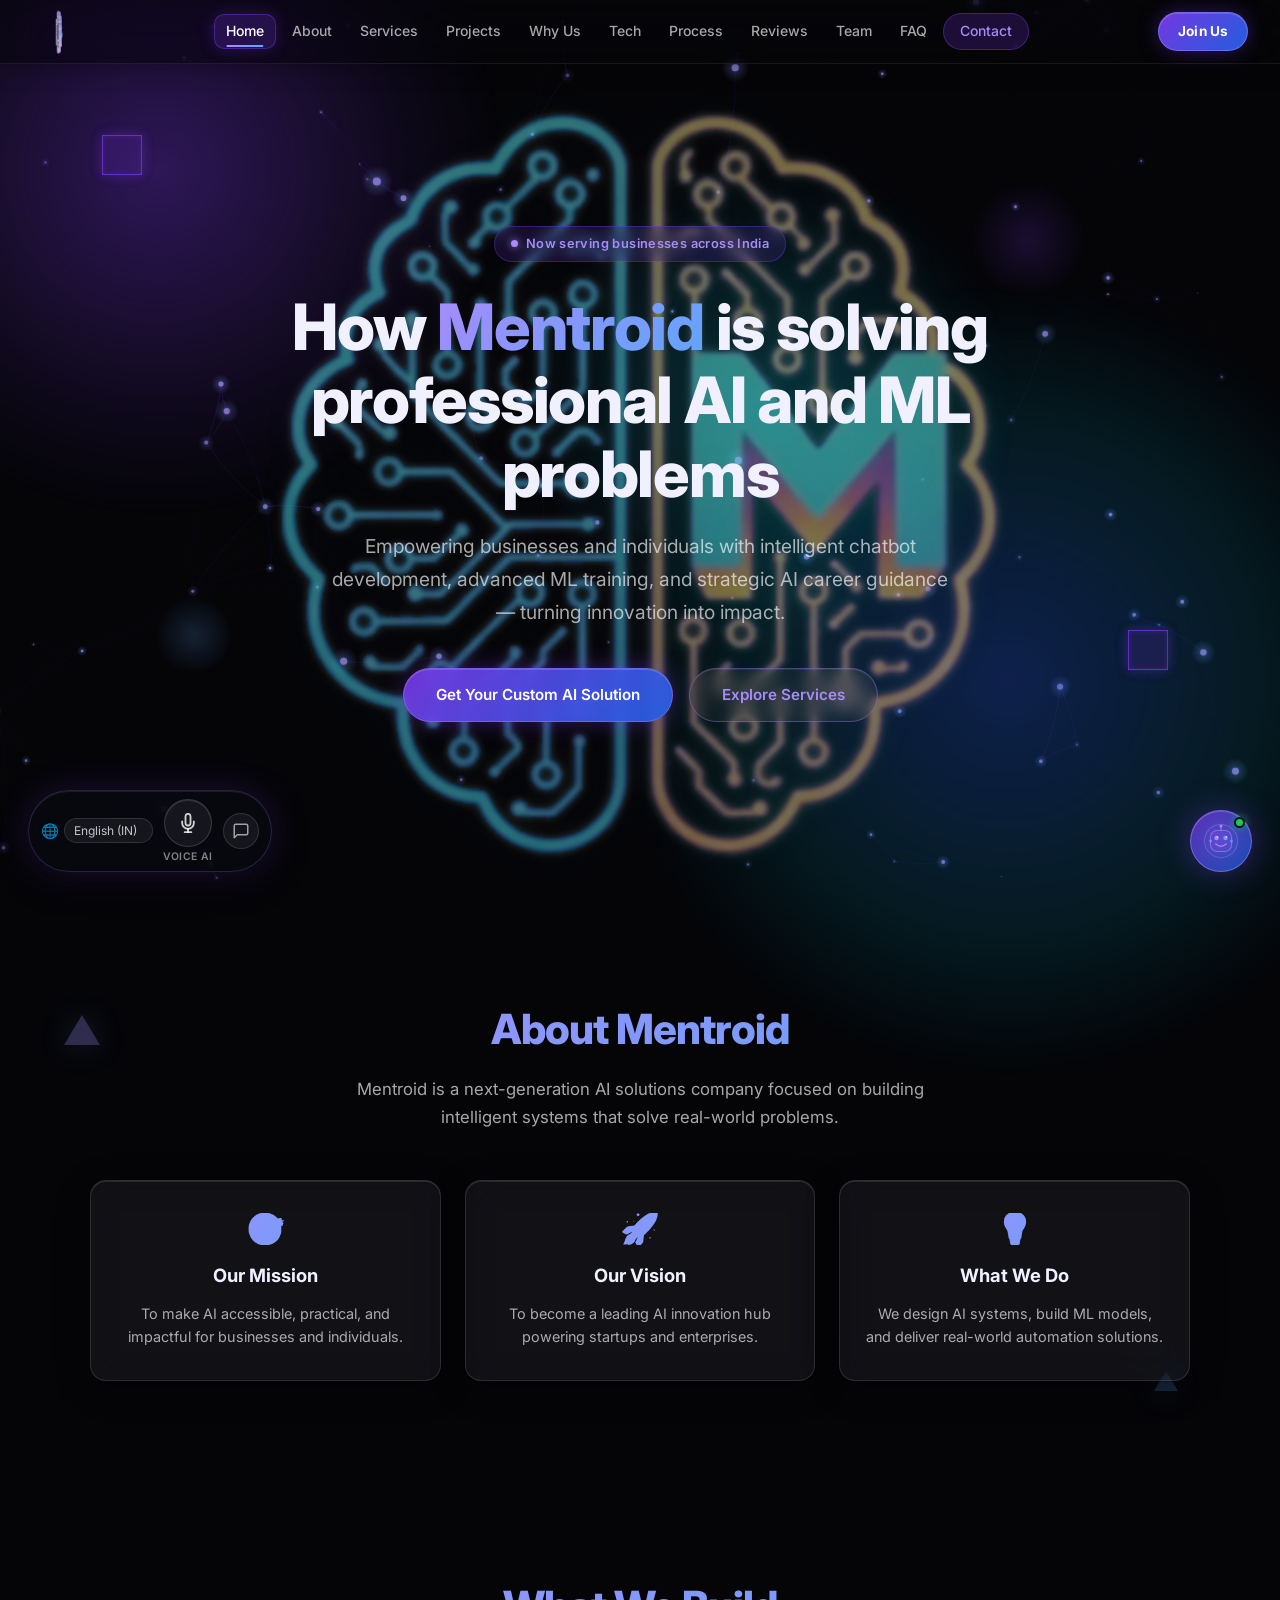
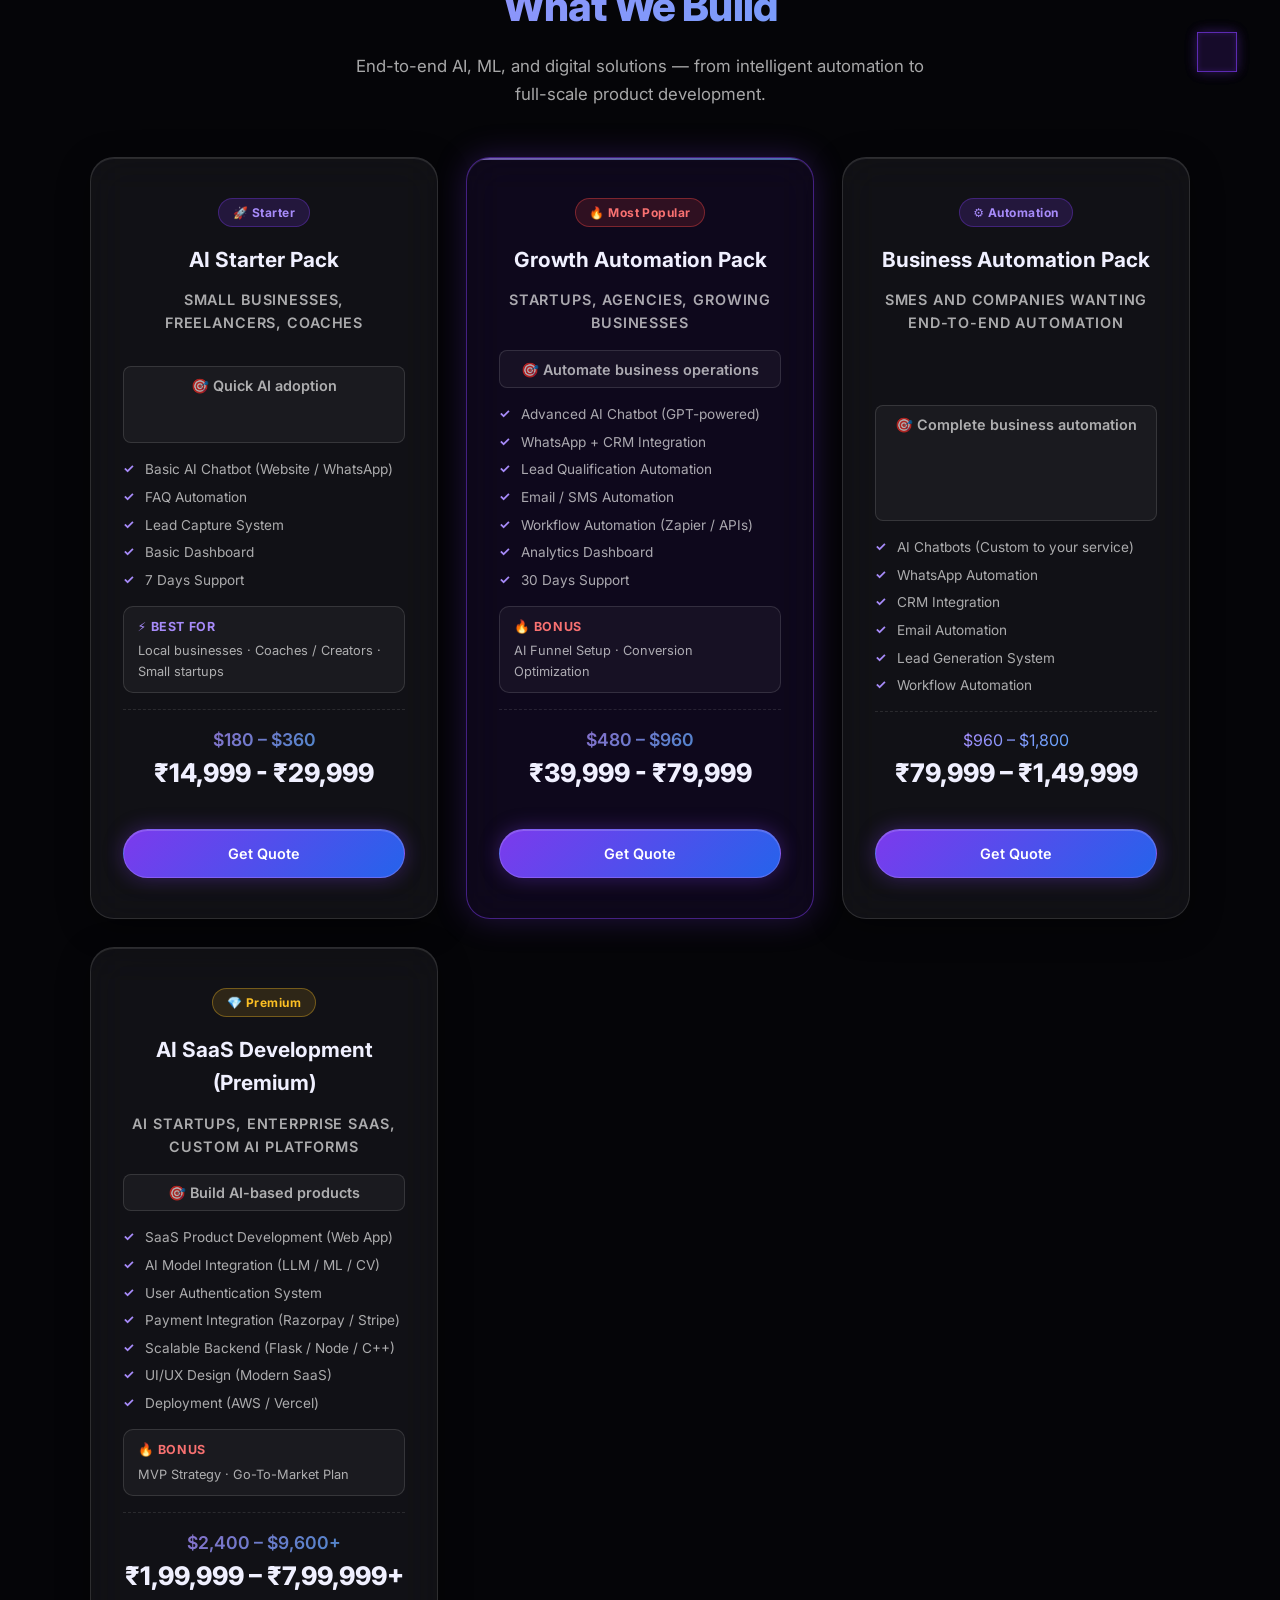
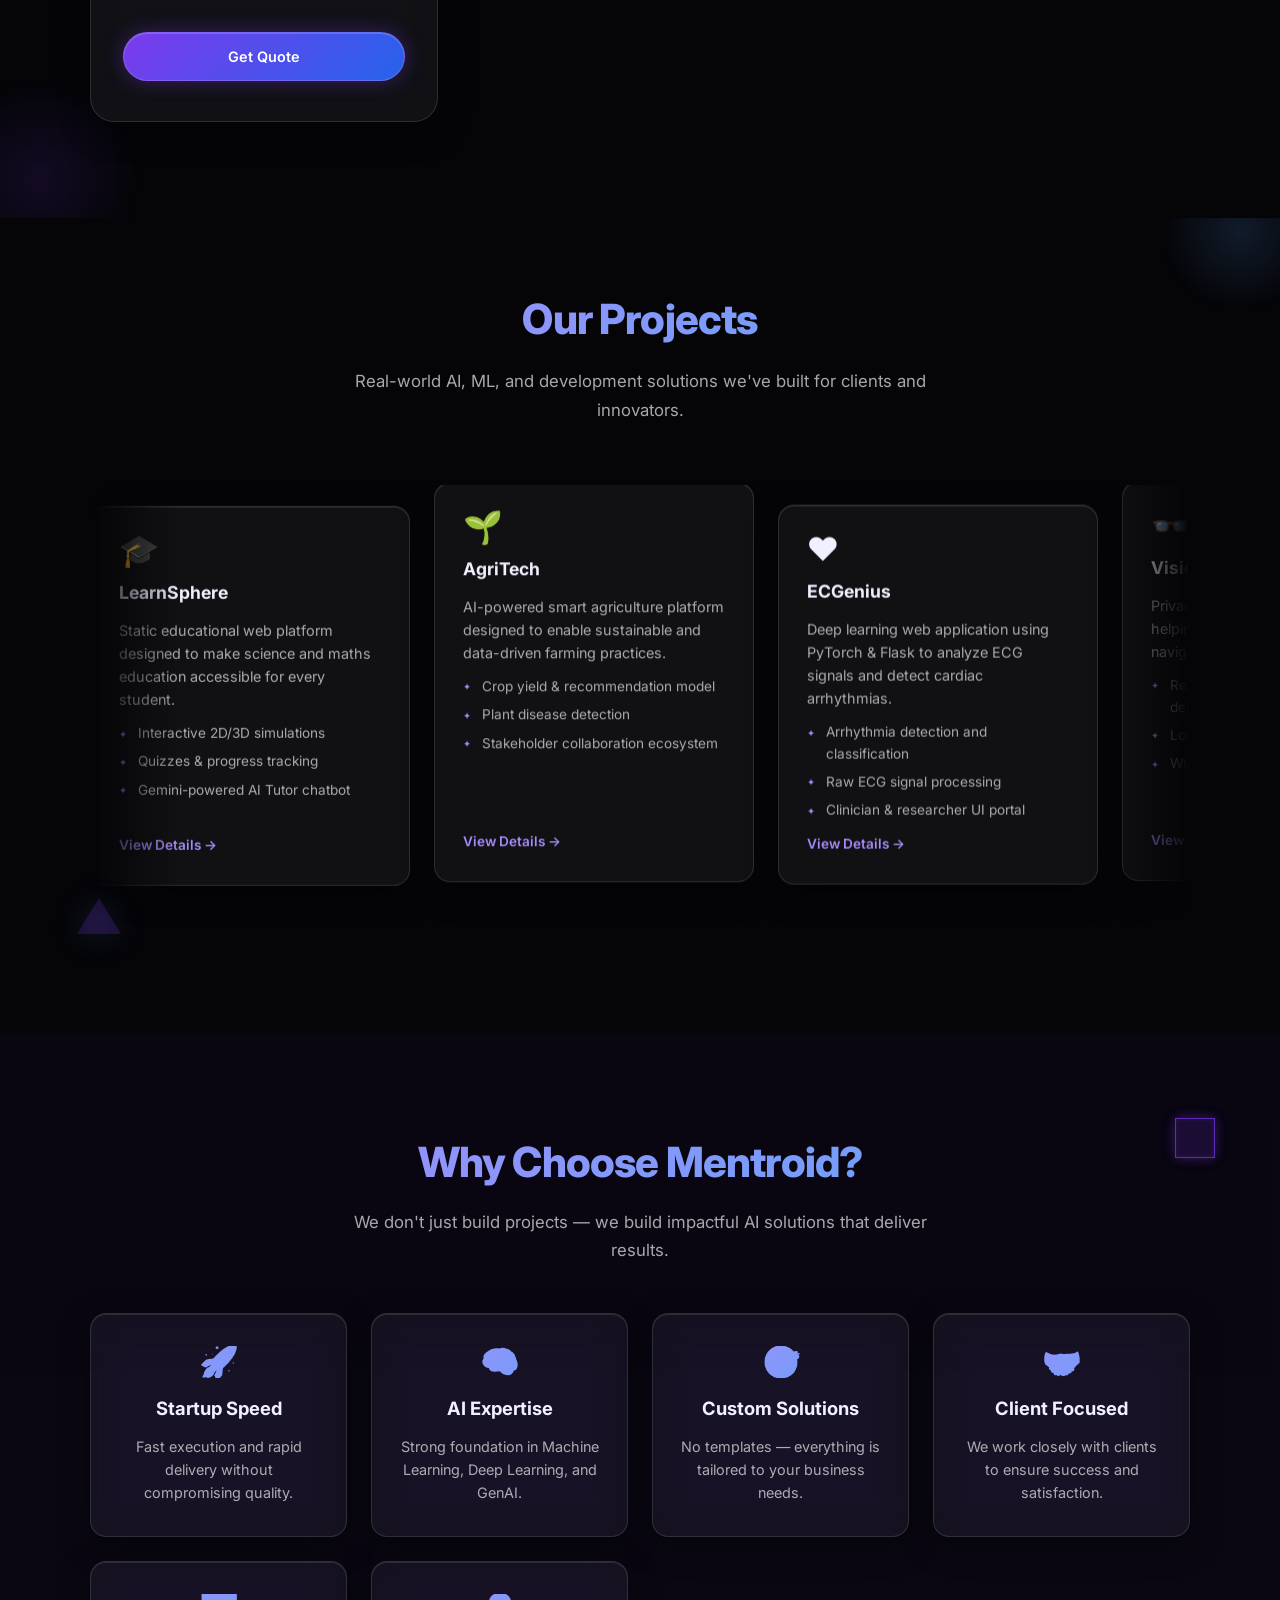
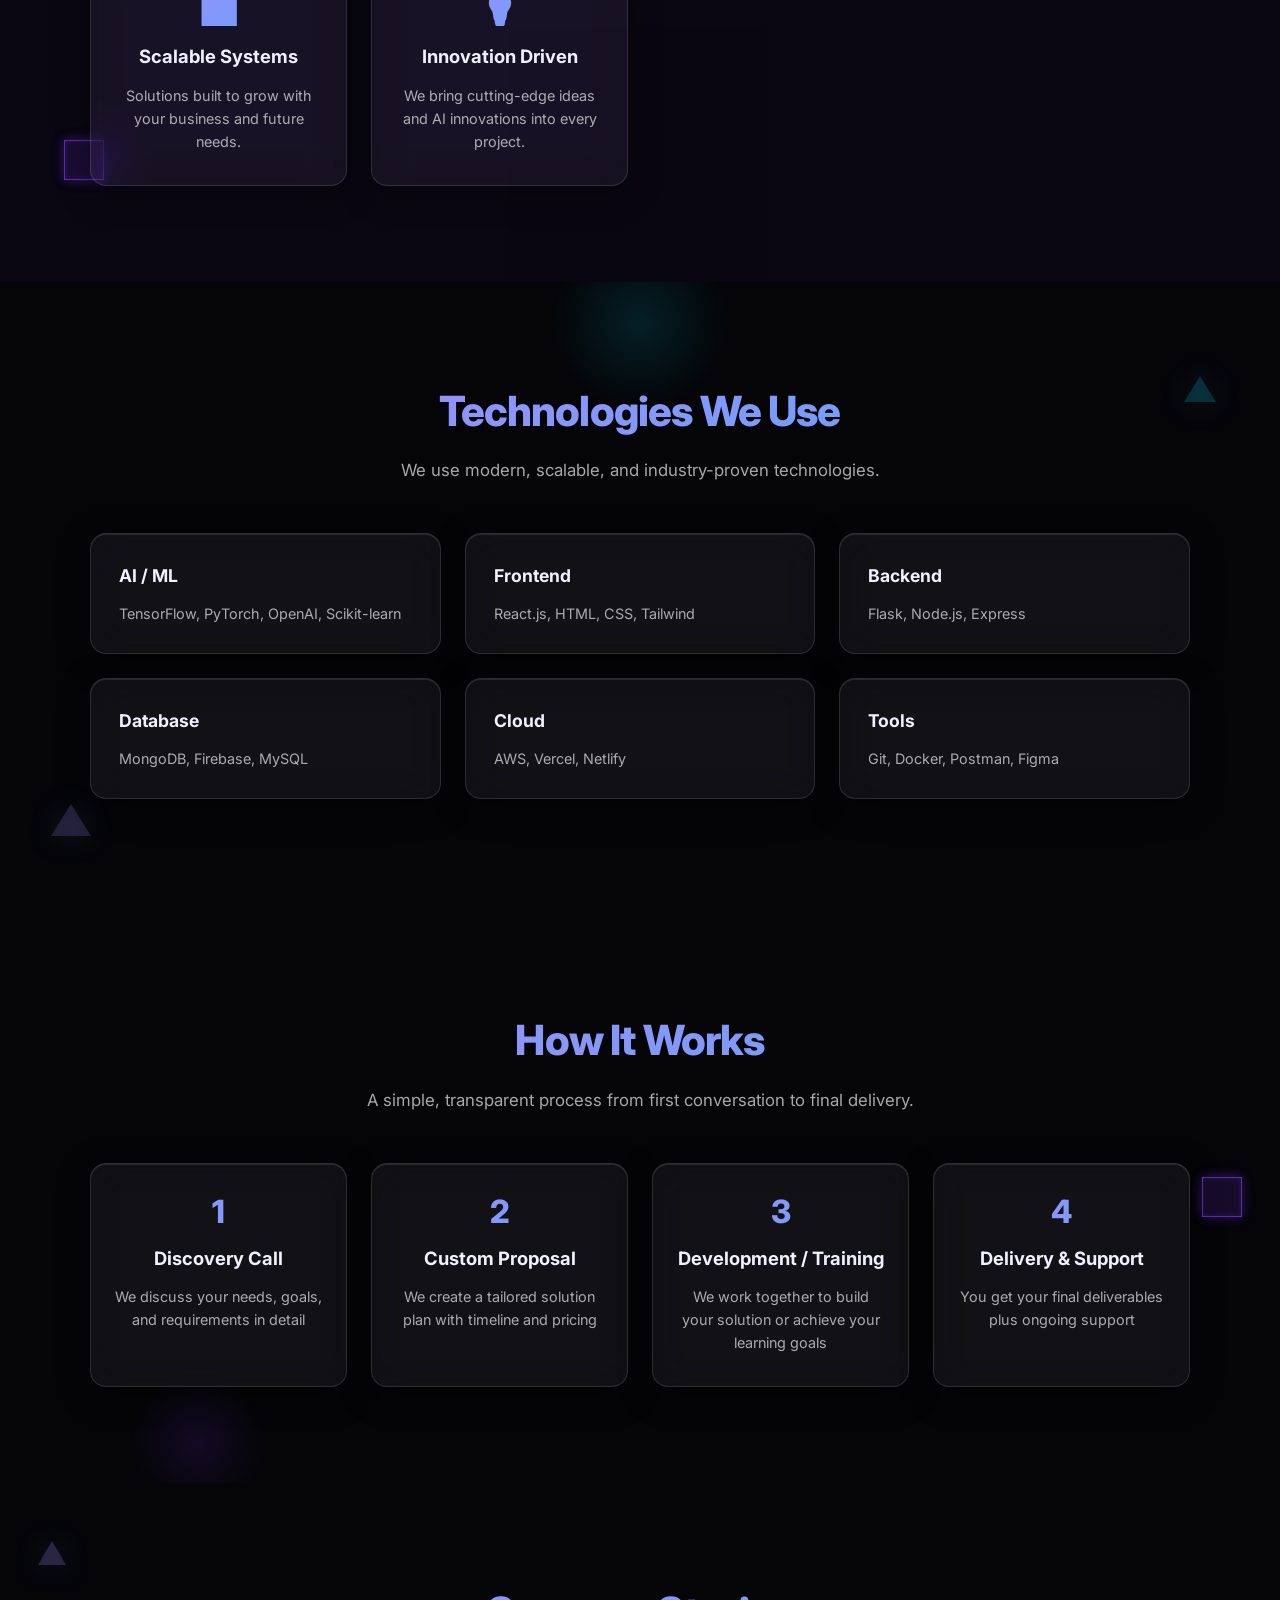
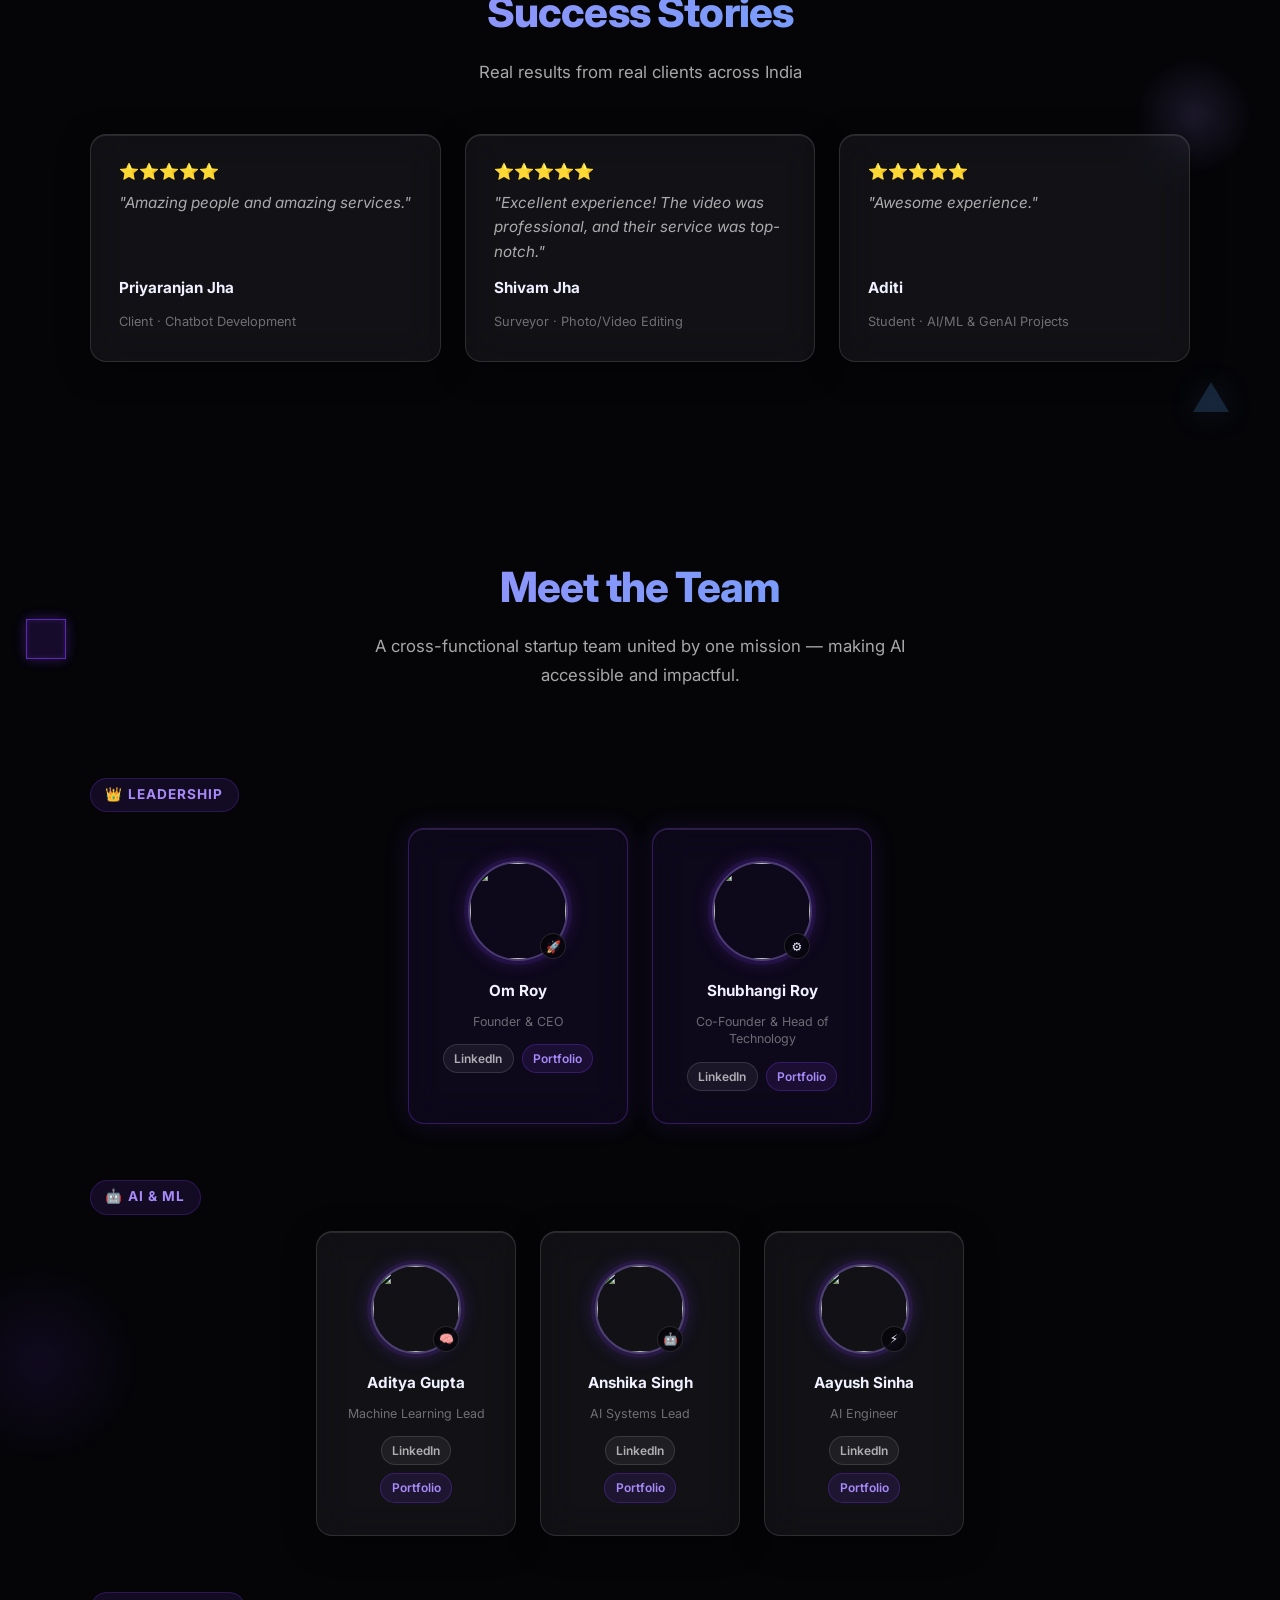
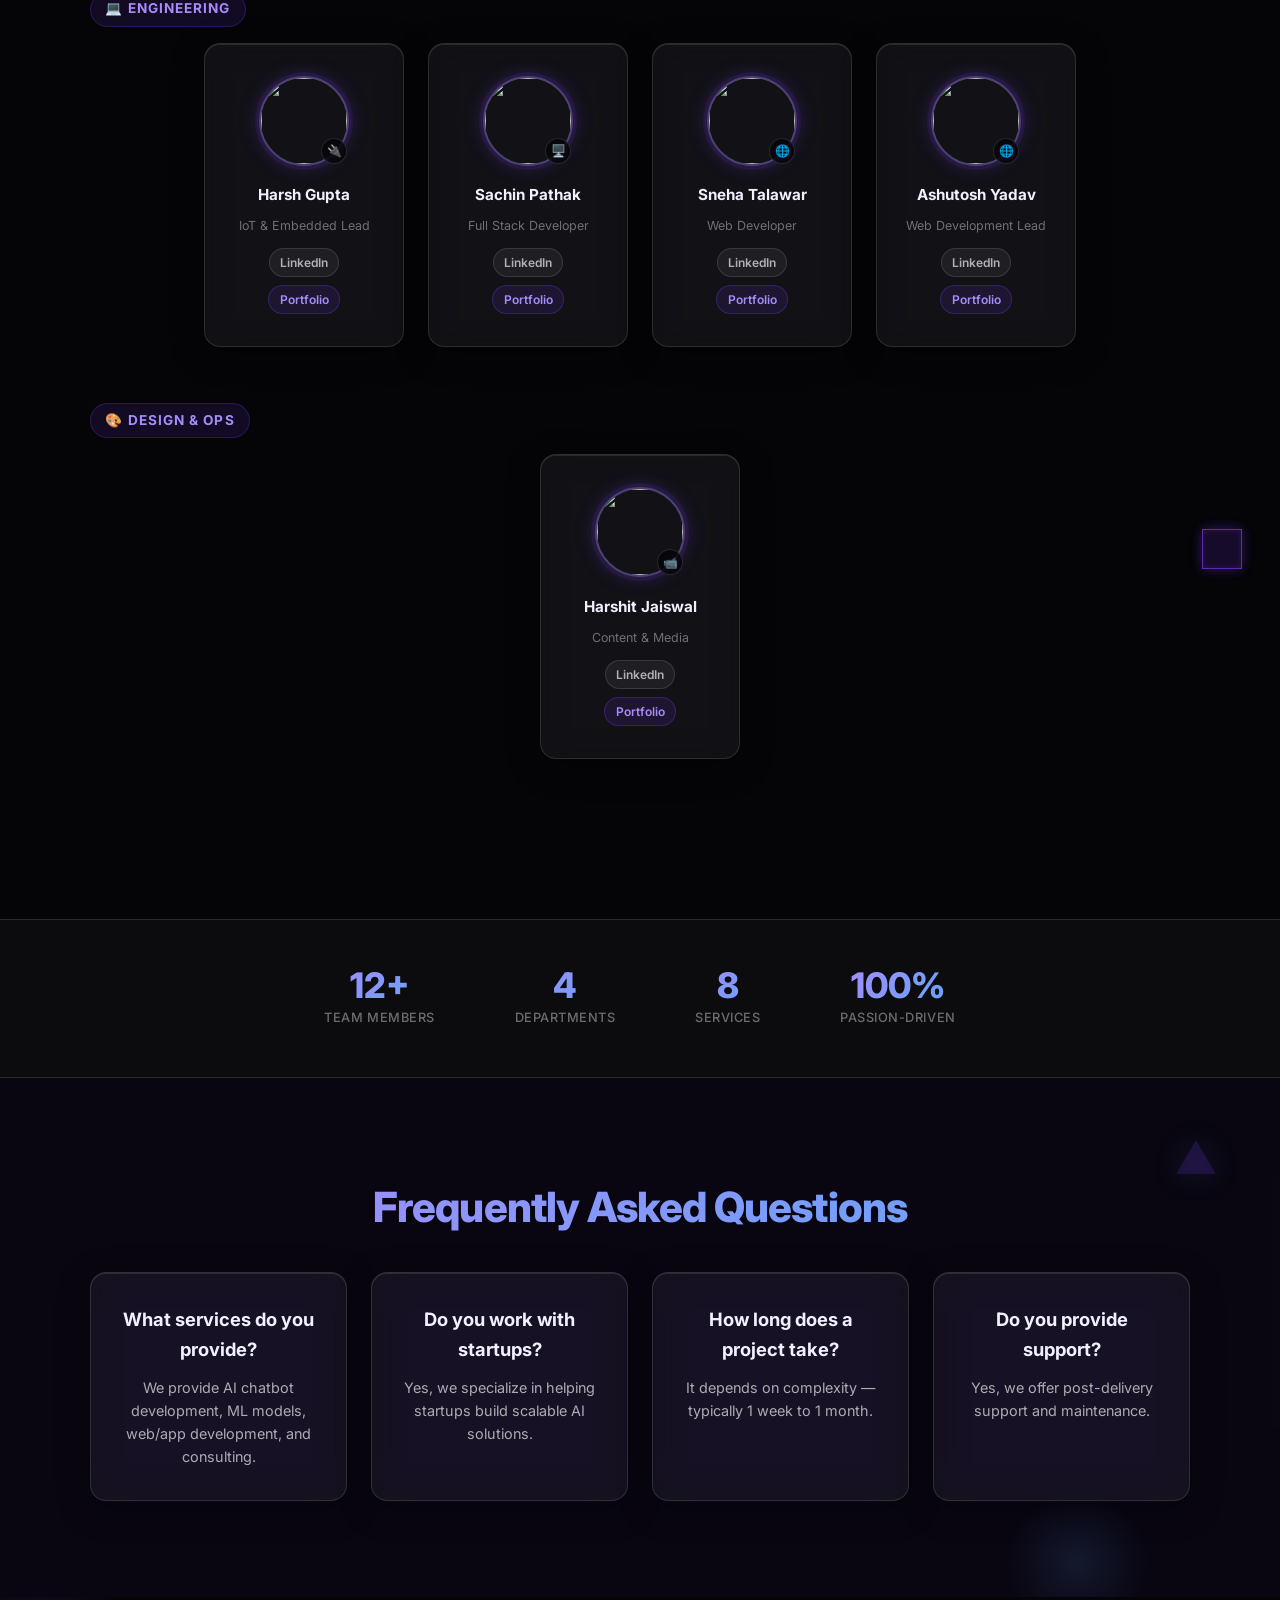
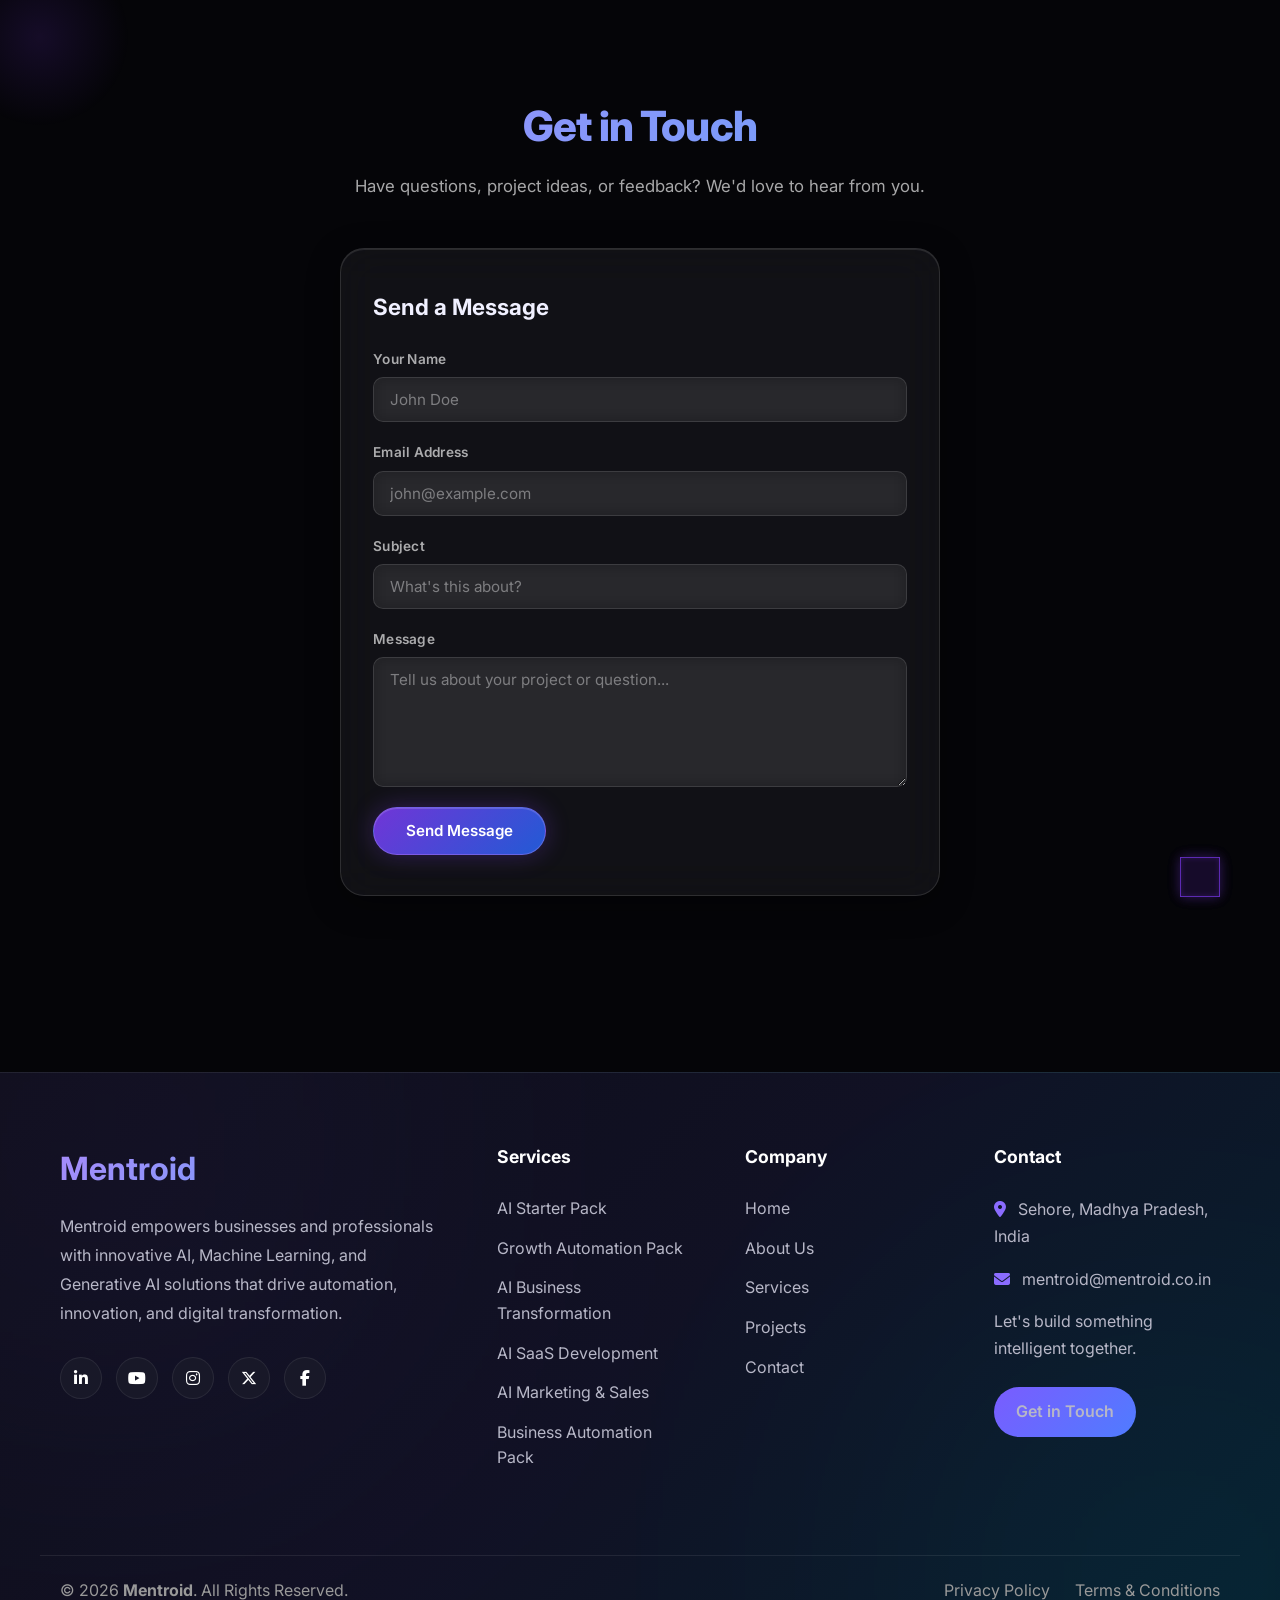
==== commit 988f6e0a: "Add files via upload" ====
--- a/index.html
+++ b/index.html
@@ -51,7 +51,6 @@
       <a href="#why-us">Why Us</a>
       <a href="#tech">Tech</a>
       <a href="#process">Process</a>
-      <a href="#pricing">Pricing</a>
       <a href="#testimonials">Reviews</a>
       <a href="#team">Team</a>
       <a href="#faq">FAQ</a>
@@ -75,7 +74,6 @@
     <a href="#why-us">Why Us</a>
     <a href="#tech">Tech</a>
     <a href="#process">Process</a>
-    <a href="#pricing">Pricing</a>
     <a href="#testimonials">Reviews</a>
     <a href="#team">Team</a>
     <a href="#faq">FAQ</a>
@@ -170,410 +168,13 @@
       <p class="section-sub">End-to-end AI, ML, and digital solutions — from intelligent automation to full-scale
         product development.</p>
 
-      <div class="svc-filters">
-        <button class="svc-filter active">All Services</button>
-        <button class="svc-filter">AI & ML</button>
-        <button class="svc-filter">Development</button>
-        <button class="svc-filter">IoT</button>
-        <button class="svc-filter">Media</button>
-      </div>
-
-      <!-- AI & ML cluster -->
-       <p class="cat-label">🤖 AI & Machine Learning</p>
-      <div class="svc-grid">
-
-        <div class="svc-card">
-          <span class="svc-badge b-ai">Core AI</span>
-          <div class="svc-icon">🧠</div>
-          <h3>Custom Chatbot Development</h3>
-          <p>Conversational AI built around your business logic — not a generic template.</p>
-          <ul class="svc-features">
-            <li>Designed for your store, company & industry</li>
-            <li>Personalized conversation flows</li>
-            <li>Seamless system integration</li>
-            <li>Automated smart replies + analytics</li>
-          </ul>
-         <a href="services/chatbot-development.html" class="svc-cta">Learn More → </a>
-        </div>
-
-        <div class="svc-card">
-          <span class="svc-badge b-ai">ML Training</span>
-          <div class="svc-icon">📊</div>
-          <h3>Machine Learning Models</h3>
-          <p>Custom models trained on your data — from prototype to production-ready.</p>
-          <ul class="svc-features">
-            <li>Custom training on your datasets</li>
-            <li>Algorithm selection based on project goals</li>
-            <li>Model evaluation & optimization</li>
-            <li>Portfolio-ready project output</li>
-          </ul>
-         <a href="services/ml-models.html" class="svc-cta">Learn More → </a>
-        </div>
-
-        <div class="svc-card">
-          <span class="svc-badge b-ai">GenAI</span>
-          <div class="svc-icon">✨</div>
-          <h3>AI/ML & GenAI Projects</h3>
-          <p>From LLM-powered tools to generative pipelines — we ship innovative AI products.</p>
-          <ul class="svc-features">
-            <li>Innovative project ideas & guidance</li>
-            <li>Web integration with interactive ML models</li>
-            <li>Generative AI project assistance</li>
-            <li>1-on-1 mentorship & implementation</li>
-          </ul>
-          <a href="services/genai-projects.html" class="svc-cta">Learn More →</a>
-        </div>
-
-        <div class="svc-card">
-          <span class="svc-badge b-ai">Consulting</span>
-          <div class="svc-icon">🎯</div>
-          <h3>AI Career & Tech Consulting</h3>
-          <p>Strategic mentorship to get you from where you are to where AI is going.</p>
-          <ul class="svc-features">
-            <li>1-on-1 personalized mentoring sessions</li>
-            <li>Career roadmap & market insights</li>
-            <li>Resume, portfolio & code reviews</li>
-            <li>Networking & industry connections</li>
-          </ul>
-          <a href="#pricing" class="svc-cta">Book a Session →</a>
-        </div>
-
-      </div>
-
-      <!-- Development cluster -->
-      <p class="cat-label">💻 Product Development</p>
-      <div class="svc-grid">
-
-        <div class="svc-card">
-          <span class="svc-badge b-dev">Web</span>
-          <div class="svc-icon">🌐</div>
-          <h3>Website Development</h3>
-          <p>Performant, SEO-optimised websites built with modern full-stack.</p>
-          <ul class="svc-features">
-            <li>Custom front-end (UI/UX) & back-end</li>
-            <li>React, Node.js, Python & more</li>
-            <li>E-commerce solutions</li>
-            <li>Responsive design & SEO optimisation</li>
-          </ul>
-          <a href="#contact" class="svc-cta">Get a Quote →</a>
-        </div>
-
-        <div class="svc-card">
-          <span class="svc-badge b-dev">Mobile</span>
-          <div class="svc-icon">📱</div>
-          <h3>App Development</h3>
-          <p>Native-quality apps across Android and iOS from a single codebase.</p>
-          <ul class="svc-features">
-            <li>Custom Android & iOS development</li>
-            <li>Flutter & React Native cross-platform</li>
-            <li>Secure APIs & database integration</li>
-            <li>High-performance UI/UX architecture</li>
-          </ul>
-          <a href="#contact" class="svc-cta">Get a Quote →</a>
-        </div>
-
-        <div class="svc-card">
-          <span class="svc-badge b-iot">IoT + ML</span>
-          <div class="svc-icon">🔌</div>
-          <h3>IoT + ML Solutions</h3>
-          <p>Smart hardware meets intelligent software — edge AI for the real world.</p>
-          <ul class="svc-features">
-            <li>IoT device integration & control</li>
-            <li>Edge & cloud ML deployment</li>
-            <li>Automated insights & predictions</li>
-            <li>Remote monitoring & alerts</li>
-          </ul>
-          <a href="#contact" class="svc-cta">Explore →</a>
-        </div>
-
-        <div class="svc-card">
-          <span class="svc-badge b-media">Media</span>
-          <div class="svc-icon">🎬</div>
-          <h3>Photo / Video Editing</h3>
-          <p>Professional creative post-production powered by AI tools.</p>
-          <ul class="svc-features">
-            <li>Professional photo retouching & enhancement</li>
-            <li>Video cutting, effects & color grading</li>
-            <li>Automated batch processing & AI tools</li>
-            <li>High-res export & format optimisation</li>
-          </ul>
-          <a href="#contact" class="svc-cta">View Work →</a>
-        </div>
-
-    </div>
-  </section> 
-
-  <!-- ══ PROJECTS ══ -->
-  <section id="projects" class="section projects-section">
-    <!-- 3D: orbs -->
-    <div class="particle-orb projects-parallax-bg" data-projects-parallax="0.45" style="width:160px;height:160px;top:-40px;right:-40px;background:radial-gradient(circle,rgba(96,165,250,0.14),transparent 70%);animation-duration:14s;animation-delay:-6s;"></div>
-    <div class="tri-3d projects-parallax-bg" data-projects-parallax="0.3" style="bottom:10%;left:6%;border-left:22px solid transparent;border-right:22px solid transparent;border-bottom:36px solid rgba(124,58,237,0.2);animation-duration:11s;"></div>
-    <div class="container projects-container">
-      <div class="projects-header" data-projects-parallax="0.35">
-        <h2 class="section-title">Our Projects</h2>
-        <p class="section-sub">
-          Real-world AI, ML, and development solutions we've built for clients and innovators.
-        </p>
-      </div>
-
-      <div class="projects-slider-wrap" data-projects-parallax="0.2">
-        <div class="projects-slider" aria-label="Projects showcase">
-          <div class="projects-track">
-            <article class="svc-card project-card" data-parallax-speed="0.12">
-              <div class="svc-icon">🤖</div>
-              <h3>AI Chatbot for Business</h3>
-              <p>Custom chatbot deployed for handling customer queries and automation.</p>
-              <ul class="svc-features">
-                <li>WhatsApp + Website integration</li>
-                <li>24/7 automated responses</li>
-                <li>Lead generation system</li>
-              </ul>
-              <a href="#contact" class="svc-cta">View Details →</a>
-            </article>
-            <article class="svc-card project-card" data-parallax-speed="0.18">
-              <div class="svc-icon">📊</div>
-              <h3>Stock Market Predictor</h3>
-              <p>ML-based predictive analytics tool for stock trend forecasting.</p>
-              <ul class="svc-features">
-                <li>Time-series ML models</li>
-                <li>Data visualization dashboard</li>
-                <li>Real-time predictions</li>
-              </ul>
-              <a href="#contact" class="svc-cta">View Details →</a>
-            </article>
-            <article class="svc-card project-card" data-parallax-speed="0.14">
-              <div class="svc-icon">🧠</div>
-              <h3>ECG Signal Classifier</h3>
-              <p>Deep learning model to detect ECG components (P, Q, R, S).</p>
-              <ul class="svc-features">
-                <li>Medical signal processing</li>
-                <li>CNN-based classification</li>
-                <li>Real-time prediction system</li>
-              </ul>
-              <a href="#contact" class="svc-cta">View Details →</a>
-            </article>
-            <article class="svc-card project-card" data-parallax-speed="0.2">
-              <div class="svc-icon">🌐</div>
-              <h3>AI SaaS Dashboard</h3>
-              <p>Full-stack dashboard for managing AI tools and analytics.</p>
-              <ul class="svc-features">
-                <li>Flask + React architecture</li>
-                <li>User authentication</li>
-                <li>Live data insights</li>
-              </ul>
-              <a href="#contact" class="svc-cta">View Details →</a>
-            </article>
-            <article class="svc-card project-card" data-parallax-speed="0.12" aria-hidden="true">
-              <div class="svc-icon">🤖</div>
-              <h3>AI Chatbot for Business</h3>
-              <p>Custom chatbot deployed for handling customer queries and automation.</p>
-              <ul class="svc-features">
-                <li>WhatsApp + Website integration</li>
-                <li>24/7 automated responses</li>
-                <li>Lead generation system</li>
-              </ul>
-              <a href="#contact" class="svc-cta" tabindex="-1">View Details →</a>
-            </article>
-            <article class="svc-card project-card" data-parallax-speed="0.18" aria-hidden="true">
-              <div class="svc-icon">📊</div>
-              <h3>Stock Market Predictor</h3>
-              <p>ML-based predictive analytics tool for stock trend forecasting.</p>
-              <ul class="svc-features">
-                <li>Time-series ML models</li>
-                <li>Data visualization dashboard</li>
-                <li>Real-time predictions</li>
-              </ul>
-              <a href="#contact" class="svc-cta" tabindex="-1">View Details →</a>
-            </article>
-            <article class="svc-card project-card" data-parallax-speed="0.14" aria-hidden="true">
-              <div class="svc-icon">🧠</div>
-              <h3>ECG Signal Classifier</h3>
-              <p>Deep learning model to detect ECG components (P, Q, R, S).</p>
-              <ul class="svc-features">
-                <li>Medical signal processing</li>
-                <li>CNN-based classification</li>
-                <li>Real-time prediction system</li>
-              </ul>
-              <a href="#contact" class="svc-cta" tabindex="-1">View Details →</a>
-            </article>
-            <article class="svc-card project-card" data-parallax-speed="0.2" aria-hidden="true">
-              <div class="svc-icon">🌐</div>
-              <h3>AI SaaS Dashboard</h3>
-              <p>Full-stack dashboard for managing AI tools and analytics.</p>
-              <ul class="svc-features">
-                <li>Flask + React architecture</li>
-                <li>User authentication</li>
-                <li>Live data insights</li>
-              </ul>
-              <a href="#contact" class="svc-cta" tabindex="-1">View Details →</a>
-            </article>
-          </div>
-        </div>
-      </div>
-    </div>
-  </section>
-
-  <!-- ══ WHY CHOOSE US ══ -->
-  <section id="why-us" class="section" style="background: var(--bg2);">
-    <!-- 3D: cubes -->
-    <div class="cube-3d" style="bottom:12%;left:5%;animation-duration:20s;animation-delay:-7s;">
-      <div class="face front"></div><div class="face back"></div>
-      <div class="face left"></div><div class="face right"></div>
-      <div class="face top"></div><div class="face bottom"></div>
-    </div>
-    <div class="cube-3d" style="top:10%;right:6%;width:28px;height:28px;animation-duration:13s;animation-delay:-2s;">
-      <div class="face front"></div><div class="face back"></div>
-      <div class="face left"></div><div class="face right"></div>
-      <div class="face top"></div><div class="face bottom"></div>
-    </div>
-    <div class="container">
-      <h2 class="section-title">Why Choose Mentroid?</h2>
-      <p class="section-sub">
-        We don't just build projects — we build impactful AI solutions that deliver results.
-      </p>
-
-      <div class="process-steps">
-
-        <div class="step-card">
-          <div class="step-num">🚀</div>
-          <h3>Startup Speed</h3>
-          <p>Fast execution and rapid delivery without compromising quality.</p>
-        </div>
-
-        <div class="step-card">
-          <div class="step-num">🧠</div>
-          <h3>AI Expertise</h3>
-          <p>Strong foundation in Machine Learning, Deep Learning, and GenAI.</p>
-        </div>
-
-        <div class="step-card">
-          <div class="step-num">🎯</div>
-          <h3>Custom Solutions</h3>
-          <p>No templates — everything is tailored to your business needs.</p>
-        </div>
-
-        <div class="step-card">
-          <div class="step-num">🤝</div>
-          <h3>Client Focused</h3>
-          <p>We work closely with clients to ensure success and satisfaction.</p>
-        </div>
-
-        <div class="step-card">
-          <div class="step-num">📈</div>
-          <h3>Scalable Systems</h3>
-          <p>Solutions built to grow with your business and future needs.</p>
-        </div>
-
-        <div class="step-card">
-          <div class="step-num">💡</div>
-          <h3>Innovation Driven</h3>
-          <p>We bring cutting-edge ideas and AI innovations into every project.</p>
-        </div>
-
-      </div>
-    </div>
-  </section>
-
-  <!-- ══ TECH ══ -->
-  <section id="tech" class="section">
-    <!-- 3D: particle orbs (tech nodes) -->
-    <div class="particle-orb" style="width:180px;height:180px;top:-50px;left:50%;margin-left:-90px;background:radial-gradient(circle,rgba(6,182,212,0.15),transparent 70%);animation-duration:16s;"></div>
-    <div class="tri-3d" style="top:15%;right:5%;border-left:16px solid transparent;border-right:16px solid transparent;border-bottom:26px solid rgba(6,182,212,0.22);animation-duration:9s;animation-delay:-3s;"></div>
-    <div class="tri-3d" style="bottom:12%;left:4%;border-left:20px solid transparent;border-right:20px solid transparent;border-bottom:32px solid rgba(167,139,250,0.18);animation-duration:14s;animation-delay:-8s;"></div>
-    <div class="container">
-      <h2 class="section-title">Technologies We Use</h2>
-      <p class="section-sub">
-        We use modern, scalable, and industry-proven technologies.
-      </p>
-
-      <div class="svc-grid">
-
-        <div class="svc-card">
-          <h3>AI / ML</h3>
-          <p>TensorFlow, PyTorch, OpenAI, Scikit-learn</p>
-        </div>
-
-        <div class="svc-card">
-          <h3>Frontend</h3>
-          <p>React.js, HTML, CSS, Tailwind</p>
-        </div>
-
-        <div class="svc-card">
-          <h3>Backend</h3>
-          <p>Flask, Node.js, Express</p>
-        </div>
-
-        <div class="svc-card">
-          <h3>Database</h3>
-          <p>MongoDB, Firebase, MySQL</p>
-        </div>
-
-        <div class="svc-card">
-          <h3>Cloud</h3>
-          <p>AWS, Vercel, Netlify</p>
-        </div>
-
-        <div class="svc-card">
-          <h3>Tools</h3>
-          <p>Git, Docker, Postman, Figma</p>
-        </div>
-
-      </div>
-    </div>
-  </section>
-
-  <!-- ══ PROCESS ══ -->
-  <section id="process" class="section">
-    <!-- 3D: spinning cube -->
-    <div class="cube-3d" style="top:50%;right:3%;margin-top:-20px;animation-duration:15s;animation-delay:-5s;">
-      <div class="face front"></div><div class="face back"></div>
-      <div class="face left"></div><div class="face right"></div>
-      <div class="face top"></div><div class="face bottom"></div>
-    </div>
-    <div class="particle-orb" style="width:140px;height:140px;bottom:-30px;left:10%;background:radial-gradient(circle,rgba(124,58,237,0.12),transparent 70%);animation-duration:11s;animation-delay:-4s;"></div>
-    <div class="container">
-      <h2 class="section-title">How It Works</h2>
-      <p class="section-sub">A simple, transparent process from first conversation to final delivery.</p>
-      <div class="process-steps">
-        <div class="step-card">
-          <div class="step-num">1</div>
-          <h3>Discovery Call</h3>
-          <p>We discuss your needs, goals, and requirements in detail</p>
-        </div>
-        <div class="step-card">
-          <div class="step-num">2</div>
-          <h3>Custom Proposal</h3>
-          <p>I create a tailored solution plan with timeline and pricing</p>
-        </div>
-        <div class="step-card">
-          <div class="step-num">3</div>
-          <h3>Development / Training</h3>
-          <p>We work together to build your solution or achieve your learning goals</p>
-        </div>
-        <div class="step-card">
-          <div class="step-num">4</div>
-          <h3>Delivery & Support</h3>
-          <p>You get your final deliverables plus ongoing support</p>
-        </div>
-      </div>
-    </div>
-  </section>
-
-  <!-- ══ PRICING ══ -->
-  <section id="pricing" class="section">
-    <!-- 3D: orbs -->
-    <div class="particle-orb" style="width:220px;height:220px;top:-80px;right:-60px;background:radial-gradient(circle,rgba(124,58,237,0.13),transparent 70%);animation-duration:19s;"></div>
-    <div class="particle-orb" style="width:160px;height:160px;bottom:-50px;left:-40px;background:radial-gradient(circle,rgba(96,165,250,0.12),transparent 70%);animation-duration:14s;animation-delay:-7s;"></div>
-    <div class="container">
-      <h2 class="section-title">Service Packages</h2>
-      <p class="section-sub">End-to-end AI solutions for every stage of your business journey</p>
       <div class="pricing-grid">
 
         <!-- 1. AI Starter Pack -->
         <div class="price-card">
           <div class="price-badge">🚀 Starter</div>
           <h3>AI Starter Pack</h3>
-          <p class="price-target">For Small Businesses</p>
+          <p class="price-target">Small businesses, freelancers, coaches</p>
           <p class="price-goal">🎯 Quick AI adoption</p>
           <ul class="price-features">
             <li>Basic AI Chatbot (Website / WhatsApp)</li>
@@ -586,6 +187,11 @@
             <span class="best-label">⚡ Best For</span>
             <span>Local businesses · Coaches / Creators · Small startups</span>
           </div>
+          <div class="price-range">
+            <span class="price-usd grad-text">$180 – $360</span>
+            <span class="price-divider">/</span>
+            <span class="price-inr">₹14,999 - ₹29,999</span>
+          </div>
           <a href="services/ai-starter-pack.html" class="price-btn fill">Get Quote</a>
         </div>
 
@@ -593,7 +199,7 @@
         <div class="price-card featured">
           <div class="price-badge popular">🔥 Most Popular</div>
           <h3>Growth Automation Pack</h3>
-          <p class="price-target">Scale Your Operations</p>
+          <p class="price-target">Startups, agencies, growing businesses</p>
           <p class="price-goal">🎯 Automate business operations</p>
           <ul class="price-features">
             <li>Advanced AI Chatbot (GPT-powered)</li>
@@ -608,37 +214,41 @@
             <span class="bonus-label">🔥 Bonus</span>
             <span>AI Funnel Setup · Conversion Optimization</span>
           </div>
-         <a href="services/growth-automation-pack.html" class="price-btn fill"> Get Quote</a>
-        </div>
-
-        <!-- 3. AI Business Transformation -->
+          <div class="price-range">
+            <span class="price-usd grad-text">$480 – $960</span>
+            <span class="price-divider">/</span>
+            <span class="price-inr">₹39,999 - ₹79,999</span>
+          </div>
+         <a href="services/growth-automation-pack.html" class="price-btn fill">Get Quote</a>
+        </div>
+
+        <!-- 3. Business Automation Pack -->
+        <div class="price-card">
+          <div class="price-badge">⚙️ Automation</div>
+          <h3>Business Automation Pack</h3>
+          <p class="price-target">SMEs and companies wanting end-to-end automation</p>
+          <p class="price-goal">🎯 Complete business automation</p>
+          <ul class="price-features">
+            <li>AI Chatbots (Custom to your service)</li>
+            <li>WhatsApp Automation</li>
+            <li>CRM Integration</li>
+            <li>Email Automation</li>
+            <li>Lead Generation System</li>
+            <li>Workflow Automation</li>
+          </ul>
+          <div class="price-range">
+            <span class="price-isd grad-text">$960 – $1,800</span>
+            <span class="price-divider">/</span>
+            <span class="price-inr">₹79,999 – ₹1,49,999</span>
+          </div>
+           <a href="services/business-automation-pack.html" class="price-btn fill">Get Quote</a>
+        </div>
+
+        <!-- 4. AI SaaS Development (Premium) -->
         <div class="price-card">
           <div class="price-badge premium">💎 Premium</div>
-          <h3>AI Business Transformation</h3>
-          <p class="price-target">For Premium Clients</p>
-          <p class="price-goal">🎯 Full AI-driven business system</p>
-          <ul class="price-features">
-            <li>Custom AI Agents (Multi-agent system)</li>
-            <li>AI Sales Assistant</li>
-            <li>Full CRM + ERP Automation</li>
-            <li>AI Content Generation System</li>
-            <li>Predictive Analytics (ML Models)</li>
-            <li>Custom Dashboard + Admin Panel</li>
-            <li>Dedicated AI Consultant</li>
-          </ul>
-          <div class="price-bonus">
-            <span class="bonus-label">🔥 Bonus</span>
-            <span>AI Strategy Plan · Staff Training · Priority Support (90 Days)</span>
-          </div>
-         <a href="services/ai-business-transformation.html" class="price-btn fill">Get Quote</a>
-
-        </div>
-
-        <!-- 4. AI SaaS Development -->
-        <div class="price-card">
-          <div class="price-badge high-ticket">🚀 High Ticket</div>
-          <h3>AI SaaS Development</h3>
-          <p class="price-target">Build AI-Based Products</p>
+          <h3>AI SaaS Development (Premium)</h3>
+          <p class="price-target">AI startups, enterprise SaaS, custom AI platforms</p>
           <p class="price-goal">🎯 Build AI-based products</p>
           <ul class="price-features">
             <li>SaaS Product Development (Web App)</li>
@@ -653,78 +263,275 @@
             <span class="bonus-label">🔥 Bonus</span>
             <span>MVP Strategy · Go-To-Market Plan</span>
           </div>
+          <div class="price-range">
+            <span class="price-usd grad-text">$2,400 – $9,600+</span>
+            <span class="price-divider">/</span>
+            <span class="price-inr">₹1,99,999 – ₹7,99,999+</span>
+          </div>
          <a href="services/ai-saas-development.html" class="price-btn fill">Get Quote</a>       
          </div>
 
-        <!-- 5. AI Marketing & Sales Automation -->
-        <div class="price-card">
-          <div class="price-badge">📈 Revenue</div>
-          <h3>AI Marketing &amp; Sales Automation</h3>
-          <p class="price-target">Increase Revenue Using AI</p>
-          <p class="price-goal">🎯 Increase revenue using AI</p>
-          <ul class="price-features">
-            <li>AI Lead Generation System</li>
-            <li>WhatsApp Sales Bot</li>
-            <li>AI Email Campaigns</li>
-            <li>Funnel Automation</li>
-            <li>Retargeting Setup</li>
-            <li>AI Content System (Ads + Posts)</li>
-          </ul>
-          <a href="services/ai-marketing-sales.html" class="price-btn fill">Get Quote</a>
-        </div>
-
-        <!-- 6. Business Automation Pack -->
-        <div class="price-card featured">
-          <div class="price-badge popular">⭐ Most Popular</div>
-          <h3>Business Automation Pack</h3>
-          <p class="price-target">Your Money Maker</p>
-          <p class="price-goal">🎯 Complete business automation</p>
-          <ul class="price-features">
-            <li>AI Chatbots (Custom to your service)</li>
-            <li>WhatsApp Automation</li>
-            <li>CRM Integration</li>
-            <li>Email Automation</li>
-            <li>Lead Generation System</li>
-            <li>Workflow Automation</li>
-          </ul>
-           <a href="services/business-automation-pack.html" class="price-btn fill">Get Quote</a>
-        </div>
-
-        <!-- 7. Advanced AI Solutions -->
-        <div class="price-card">
-          <div class="price-badge premium">🧠 Advanced</div>
-          <h3>Advanced AI Solutions</h3>
-          <p class="price-target">Enterprise-Grade AI</p>
-          <p class="price-goal">🎯 Custom intelligent systems</p>
-          <ul class="price-features">
-            <li>Custom ML Models</li>
-            <li>AI Agents</li>
-            <li>Predictive Systems</li>
-            <li>Data Analytics Dashboard</li>
-            <li>API Integrations</li>
-          </ul>
-          <a href="services/advanced-ai-solutions.html" class="price-btn fill">Get Quote</a>
-        </div>
-
-        <!-- 8. AI Startup / SaaS Builder -->
-        <div class="price-card">
-          <div class="price-badge high-ticket">🚀 Startup</div>
-          <h3>AI Startup / SaaS Builder</h3>
-          <p class="price-target">Turn Your Idea Into a Product</p>
-          <p class="price-goal">🎯 Full-stack AI SaaS development</p>
-          <ul class="price-features">
-            <li>Full Web App Development</li>
-            <li>AI Integration</li>
-            <li>Payment Gateway</li>
-            <li>User System</li>
-            <li>Deployment</li>
-          </ul>
-         <a href="services/ai-startup-builder.html" class="price-btn fill">Get Quote</a>
-        </div>
-
+      </div>
+
+    </div>
+  </section> 
+
+  <!-- ══ PROJECTS ══ -->
+  <section id="projects" class="section projects-section">
+    <!-- 3D: orbs -->
+    <div class="particle-orb projects-parallax-bg" data-projects-parallax="0.45" style="width:160px;height:160px;top:-40px;right:-40px;background:radial-gradient(circle,rgba(96,165,250,0.14),transparent 70%);animation-duration:14s;animation-delay:-6s;"></div>
+    <div class="tri-3d projects-parallax-bg" data-projects-parallax="0.3" style="bottom:10%;left:6%;border-left:22px solid transparent;border-right:22px solid transparent;border-bottom:36px solid rgba(124,58,237,0.2);animation-duration:11s;"></div>
+    <div class="container projects-container">
+      <div class="projects-header" data-projects-parallax="0.35">
+        <h2 class="section-title">Our Projects</h2>
+        <p class="section-sub">
+          Real-world AI, ML, and development solutions we've built for clients and innovators.
+        </p>
+      </div>
+
+      <div class="projects-slider-wrap" data-projects-parallax="0.2">
+        <div class="projects-slider" aria-label="Projects showcase">
+          <div class="projects-track">
+            <article class="svc-card project-card" data-parallax-speed="0.12">
+              <div class="svc-icon">🎓</div>
+              <h3>LearnSphere</h3>
+              <p>Static educational web platform designed to make science and maths education accessible for every student.</p>
+              <ul class="svc-features">
+                <li>Interactive 2D/3D simulations</li>
+                <li>Quizzes & progress tracking</li>
+                <li>Gemini-powered AI Tutor chatbot</li>
+              </ul>
+              <a href="#contact" class="svc-cta">View Details →</a>
+            </article>
+            <article class="svc-card project-card" data-parallax-speed="0.18">
+              <div class="svc-icon">🌱</div>
+              <h3>AgriTech</h3>
+              <p>AI-powered smart agriculture platform designed to enable sustainable and data-driven farming practices.</p>
+              <ul class="svc-features">
+                <li>Crop yield & recommendation model</li>
+                <li>Plant disease detection</li>
+                <li>Stakeholder collaboration ecosystem</li>
+              </ul>
+              <a href="#contact" class="svc-cta">View Details →</a>
+            </article>
+            <article class="svc-card project-card" data-parallax-speed="0.14">
+              <div class="svc-icon">❤️</div>
+              <h3>ECGenius</h3>
+              <p>Deep learning web application using PyTorch & Flask to analyze ECG signals and detect cardiac arrhythmias.</p>
+              <ul class="svc-features">
+                <li>Arrhythmia detection and classification</li>
+                <li>Raw ECG signal processing</li>
+                <li>Clinician & researcher UI portal</li>
+              </ul>
+              <a href="#contact" class="svc-cta">View Details →</a>
+            </article>
+            <article class="svc-card project-card" data-parallax-speed="0.2">
+              <div class="svc-icon">👓</div>
+              <h3>VisionSTRA</h3>
+              <p>Privacy-first road safety AI assistant helping visually impaired users navigate streets independently.</p>
+              <ul class="svc-features">
+                <li>Real-time vehicle/pedestrian detection</li>
+                <li>Local browser camera processing</li>
+                <li>WCAG-aligned UI & vibration alerts</li>
+              </ul>
+              <a href="#contact" class="svc-cta">View Details →</a>
+            </article>
+            <article class="svc-card project-card" data-parallax-speed="0.12" aria-hidden="true">
+              <div class="svc-icon">🎓</div>
+              <h3>LearnSphere</h3>
+              <p>Static educational web platform designed to make science and maths education accessible for every student.</p>
+              <ul class="svc-features">
+                <li>Interactive 2D/3D simulations</li>
+                <li>Quizzes & progress tracking</li>
+                <li>Gemini-powered AI Tutor chatbot</li>
+              </ul>
+              <a href="#contact" class="svc-cta" tabindex="-1">View Details →</a>
+            </article>
+            <article class="svc-card project-card" data-parallax-speed="0.18" aria-hidden="true">
+              <div class="svc-icon">🌱</div>
+              <h3>AgriTech</h3>
+              <p>AI-powered smart agriculture platform designed to enable sustainable and data-driven farming practices.</p>
+              <ul class="svc-features">
+                <li>Crop yield & recommendation model</li>
+                <li>Plant disease detection</li>
+                <li>Stakeholder collaboration ecosystem</li>
+              </ul>
+              <a href="#contact" class="svc-cta" tabindex="-1">View Details →</a>
+            </article>
+            <article class="svc-card project-card" data-parallax-speed="0.14" aria-hidden="true">
+              <div class="svc-icon">❤️</div>
+              <h3>ECGenius</h3>
+              <p>Deep learning web application using PyTorch & Flask to analyze ECG signals and detect cardiac arrhythmias.</p>
+              <ul class="svc-features">
+                <li>Arrhythmia detection and classification</li>
+                <li>Raw ECG signal processing</li>
+                <li>Clinician & researcher UI portal</li>
+              </ul>
+              <a href="#contact" class="svc-cta" tabindex="-1">View Details →</a>
+            </article>
+            <article class="svc-card project-card" data-parallax-speed="0.2" aria-hidden="true">
+              <div class="svc-icon">👓</div>
+              <h3>VisionSTRA</h3>
+              <p>Privacy-first road safety AI assistant helping visually impaired users navigate streets independently.</p>
+              <ul class="svc-features">
+                <li>Real-time vehicle/pedestrian detection</li>
+                <li>Local browser camera processing</li>
+                <li>WCAG-aligned UI & vibration alerts</li>
+              </ul>
+              <a href="#contact" class="svc-cta" tabindex="-1">View Details →</a>
+            </article>
+          </div>
+        </div>
       </div>
     </div>
   </section>
+
+  <!-- ══ WHY CHOOSE US ══ -->
+  <section id="why-us" class="section" style="background: var(--bg2);">
+    <!-- 3D: cubes -->
+    <div class="cube-3d" style="bottom:12%;left:5%;animation-duration:20s;animation-delay:-7s;">
+      <div class="face front"></div><div class="face back"></div>
+      <div class="face left"></div><div class="face right"></div>
+      <div class="face top"></div><div class="face bottom"></div>
+    </div>
+    <div class="cube-3d" style="top:10%;right:6%;width:28px;height:28px;animation-duration:13s;animation-delay:-2s;">
+      <div class="face front"></div><div class="face back"></div>
+      <div class="face left"></div><div class="face right"></div>
+      <div class="face top"></div><div class="face bottom"></div>
+    </div>
+    <div class="container">
+      <h2 class="section-title">Why Choose Mentroid?</h2>
+      <p class="section-sub">
+        We don't just build projects — we build impactful AI solutions that deliver results.
+      </p>
+
+      <div class="process-steps">
+
+        <div class="step-card">
+          <div class="step-num">🚀</div>
+          <h3>Startup Speed</h3>
+          <p>Fast execution and rapid delivery without compromising quality.</p>
+        </div>
+
+        <div class="step-card">
+          <div class="step-num">🧠</div>
+          <h3>AI Expertise</h3>
+          <p>Strong foundation in Machine Learning, Deep Learning, and GenAI.</p>
+        </div>
+
+        <div class="step-card">
+          <div class="step-num">🎯</div>
+          <h3>Custom Solutions</h3>
+          <p>No templates — everything is tailored to your business needs.</p>
+        </div>
+
+        <div class="step-card">
+          <div class="step-num">🤝</div>
+          <h3>Client Focused</h3>
+          <p>We work closely with clients to ensure success and satisfaction.</p>
+        </div>
+
+        <div class="step-card">
+          <div class="step-num">📈</div>
+          <h3>Scalable Systems</h3>
+          <p>Solutions built to grow with your business and future needs.</p>
+        </div>
+
+        <div class="step-card">
+          <div class="step-num">💡</div>
+          <h3>Innovation Driven</h3>
+          <p>We bring cutting-edge ideas and AI innovations into every project.</p>
+        </div>
+
+      </div>
+    </div>
+  </section>
+
+  <!-- ══ TECH ══ -->
+  <section id="tech" class="section">
+    <!-- 3D: particle orbs (tech nodes) -->
+    <div class="particle-orb" style="width:180px;height:180px;top:-50px;left:50%;margin-left:-90px;background:radial-gradient(circle,rgba(6,182,212,0.15),transparent 70%);animation-duration:16s;"></div>
+    <div class="tri-3d" style="top:15%;right:5%;border-left:16px solid transparent;border-right:16px solid transparent;border-bottom:26px solid rgba(6,182,212,0.22);animation-duration:9s;animation-delay:-3s;"></div>
+    <div class="tri-3d" style="bottom:12%;left:4%;border-left:20px solid transparent;border-right:20px solid transparent;border-bottom:32px solid rgba(167,139,250,0.18);animation-duration:14s;animation-delay:-8s;"></div>
+    <div class="container">
+      <h2 class="section-title">Technologies We Use</h2>
+      <p class="section-sub">
+        We use modern, scalable, and industry-proven technologies.
+      </p>
+
+      <div class="svc-grid">
+
+        <div class="svc-card">
+          <h3>AI / ML</h3>
+          <p>TensorFlow, PyTorch, OpenAI, Scikit-learn</p>
+        </div>
+
+        <div class="svc-card">
+          <h3>Frontend</h3>
+          <p>React.js, HTML, CSS, Tailwind</p>
+        </div>
+
+        <div class="svc-card">
+          <h3>Backend</h3>
+          <p>Flask, Node.js, Express</p>
+        </div>
+
+        <div class="svc-card">
+          <h3>Database</h3>
+          <p>MongoDB, Firebase, MySQL</p>
+        </div>
+
+        <div class="svc-card">
+          <h3>Cloud</h3>
+          <p>AWS, Vercel, Netlify</p>
+        </div>
+
+        <div class="svc-card">
+          <h3>Tools</h3>
+          <p>Git, Docker, Postman, Figma</p>
+        </div>
+
+      </div>
+    </div>
+  </section>
+
+  <!-- ══ PROCESS ══ -->
+  <section id="process" class="section">
+    <!-- 3D: spinning cube -->
+    <div class="cube-3d" style="top:50%;right:3%;margin-top:-20px;animation-duration:15s;animation-delay:-5s;">
+      <div class="face front"></div><div class="face back"></div>
+      <div class="face left"></div><div class="face right"></div>
+      <div class="face top"></div><div class="face bottom"></div>
+    </div>
+    <div class="particle-orb" style="width:140px;height:140px;bottom:-30px;left:10%;background:radial-gradient(circle,rgba(124,58,237,0.12),transparent 70%);animation-duration:11s;animation-delay:-4s;"></div>
+    <div class="container">
+      <h2 class="section-title">How It Works</h2>
+      <p class="section-sub">A simple, transparent process from first conversation to final delivery.</p>
+      <div class="process-steps">
+        <div class="step-card">
+          <div class="step-num">1</div>
+          <h3>Discovery Call</h3>
+          <p>We discuss your needs, goals, and requirements in detail</p>
+        </div>
+        <div class="step-card">
+          <div class="step-num">2</div>
+          <h3>Custom Proposal</h3>
+          <p>We create a tailored solution plan with timeline and pricing</p>
+        </div>
+        <div class="step-card">
+          <div class="step-num">3</div>
+          <h3>Development / Training</h3>
+          <p>We work together to build your solution or achieve your learning goals</p>
+        </div>
+        <div class="step-card">
+          <div class="step-num">4</div>
+          <h3>Delivery & Support</h3>
+          <p>You get your final deliverables plus ongoing support</p>
+        </div>
+      </div>
+    </div>
+  </section>
+
 
   <!-- ══ TESTIMONIALS ══ -->
   <section id="testimonials" class="section">
@@ -877,19 +684,6 @@
           </div>
         </div>
 
-        <!-- <div class="member-card">
-          <div class="avatar-wrap">
-            <img src="https://www.mentroid.co.in/Images/Snehika.jpg">
-            <span class="avatar-badge">📱</span>
-          </div>
-          <p class="member-name">Snehika Acharya</p>
-          <p class="member-role">Mobile App Lead</p>
-          <div class="member-links">
-            <a href="https://www.linkedin.com/in/snehika-acharya" target="_blank">LinkedIn</a>
-            <a href="#" class="portfolio">Portfolio</a>
-          </div>
-        </div> -->
-
         <div class="member-card">
           <div class="avatar-wrap">
             <img src="https://www.mentroid.co.in/Images/sachin.jpg">
@@ -934,19 +728,6 @@
       <!-- Design & Ops -->
       <p class="cat-label">🎨 Design & Ops</p>
       <div class="team-row">
-
-        <!-- <div class="member-card">
-          <div class="avatar-wrap">
-            <img src="https://www.mentroid.co.in/Images/arya.jpg">
-            <span class="avatar-badge">🎨</span>
-          </div>
-          <p class="member-name">Arya Sharma</p>
-          <p class="member-role">Brand & Visual Design</p>
-          <div class="member-links">
-            <a href="https://www.linkedin.com/in/arya-sharma-460715340" target="_blank">LinkedIn</a>
-            <a href="#" class="portfolio">Portfolio</a>
-          </div>
-        </div> -->
 
         <div class="member-card">
           <div class="avatar-wrap">
@@ -1005,7 +786,7 @@
 
         <div class="step-card">
           <h3>Do you work with startups?</h3>
-          <p>Yes! We specialize in helping startups build scalable AI solutions.</p>
+          <p>Yes, we specialize in helping startups build scalable AI solutions.</p>
         </div>
 
         <div class="step-card">
@@ -1033,7 +814,7 @@
     </div>
     <div class="container">
       <h2 class="section-title">Get in Touch</h2>
-      <p class="section-sub">Have questions, project ideas, or feedback? We'd love to hear from you!</p>
+      <p class="section-sub">Have questions, project ideas, or feedback? We'd love to hear from you.</p>
       <form id="contact-form" class="contact-inner" novalidate>
         <h3>Send a Message</h3>
         <input type="hidden" name="to_email" value="mentroid@mentroid.co.in" />
@@ -1109,17 +890,17 @@
 
             <ul>
 
-                <li><a href="genai-projects.html">Generative AI Projects</a></li>
-
-                <li><a href="ai-consulting.html">AI Consulting</a></li>
-
-                <li><a href="website-development.html">Website Development</a></li>
-
-                <li><a href="app-development.html">App Development</a></li>
-
-                <li><a href="iot-ml-solutions.html">IoT + ML Solutions</a></li>
-
-                <li><a href="media-editing.html">Media Editing</a></li>
+                <li><a href="services/ai-starter-pack.html">AI Starter Pack</a></li>
+
+                <li><a href="services/growth-automation-pack.html">Growth Automation Pack</a></li>
+
+                <li><a href="services/ai-business-transformation.html">AI Business Transformation</a></li>
+
+                <li><a href="services/ai-saas-development.html">AI SaaS Development</a></li>
+
+                <li><a href="services/ai-marketing-sales.html">AI Marketing &amp; Sales</a></li>
+
+                <li><a href="services/business-automation-pack.html">Business Automation Pack</a></li>
 
             </ul>
 
--- a/style.css
+++ b/style.css
@@ -1036,6 +1036,9 @@
   width: max-content;
   animation: projectsSlide 42s linear infinite;
   will-change: transform;
+  transform: translate3d(0, 0, 0);
+  backface-visibility: hidden;
+  perspective: 1000px;
 }
 
 .projects-slider:hover .projects-track {
@@ -1043,17 +1046,18 @@
 }
 
 @keyframes projectsSlide {
-  0%   { transform: translateX(0); }
-  100% { transform: translateX(-50%); }
+  0%   { transform: translate3d(0, 0, 0); }
+  100% { transform: translate3d(-50%, 0, 0); }
 }
 
 .projects-track .project-card {
   flex: 0 0 min(320px, 85vw);
   max-width: 320px;
   min-height: 100%;
-  transform: translateY(var(--parallax-y, 0px));
+  transform: translateY(var(--parallax-y, 0px)) translateZ(0);
+  backface-visibility: hidden;
   transition:
-    transform 0.35s ease,
+    transform 0.4s cubic-bezier(0.25, 1, 0.5, 1),
     background var(--transition),
     border-color var(--transition),
     box-shadow var(--transition);
@@ -1068,7 +1072,12 @@
 }
 
 .projects-track .project-card:hover {
-  transform: translateY(calc(var(--parallax-y, 0px) - 8px));
+  transform: translateY(calc(var(--parallax-y, 0px) - 8px)) translateZ(0);
+}
+
+/* Temporarily disable transitions during scroll for butter-smooth render performance */
+.projects-section.is-scrolling .project-card {
+  transition: none !important;
 }
 
 .projects-parallax-bg {
@@ -3192,6 +3201,58 @@
 
 }
 
+/* ── Real-Time Speech Bubble & Field Highlight ── */
+.va-speech-bubble {
+  pointer-events: auto;
+  max-width: 280px;
+  background: rgba(15, 15, 27, 0.75);
+  backdrop-filter: blur(16px) saturate(180%);
+  -webkit-backdrop-filter: blur(16px) saturate(180%);
+  border: 1px solid rgba(167, 139, 250, 0.25);
+  border-radius: 16px;
+  padding: 0.6rem 0.9rem;
+  color: #fff;
+  font-size: 0.8rem;
+  line-height: 1.4;
+  box-shadow: 
+    inset 0 1px 0 rgba(255,255,255,0.06),
+    0 8px 24px rgba(0, 0, 0, 0.4),
+    0 0 16px rgba(124, 58, 237, 0.15);
+  opacity: 0;
+  transform: translateY(10px) scale(0.95);
+  transition: opacity 0.3s cubic-bezier(0.34, 1.56, 0.64, 1), transform 0.3s cubic-bezier(0.34, 1.56, 0.64, 1);
+  margin-bottom: 0.5rem;
+  display: none;
+}
+.va-speech-bubble.va-speech-bubble-show {
+  display: block;
+  opacity: 1;
+  transform: translateY(0) scale(1);
+}
+.va-bubble-user {
+  border-color: rgba(124, 58, 237, 0.4);
+  box-shadow: 
+    inset 0 1px 0 rgba(255,255,255,0.06),
+    0 8px 24px rgba(0, 0, 0, 0.4),
+    0 0 20px rgba(124, 58, 237, 0.25);
+  background: rgba(124, 58, 237, 0.15);
+}
+.va-bubble-ai {
+  border-color: rgba(6, 182, 212, 0.4);
+  box-shadow: 
+    inset 0 1px 0 rgba(255,255,255,0.06),
+    0 8px 24px rgba(0, 0, 0, 0.4),
+    0 0 20px rgba(6, 182, 212, 0.25);
+  background: rgba(6, 182, 212, 0.12);
+}
+.va-field-highlight {
+  border-color: #a78bfa !important;
+  box-shadow: 0 0 18px rgba(167, 139, 250, 0.6) !important;
+  outline: none;
+  transform: scale(1.015);
+  transition: all 0.3s cubic-bezier(0.34, 1.56, 0.64, 1);
+}
+
 /* ═══════════════════════════════════════════════════════════════
    LIGHT THEME — Liquid Glass (teal-cyan palette, bright)
    ═══════════════════════════════════════════════════════════════ */
@@ -3808,6 +3869,36 @@
   background: rgba(234, 179, 8, 0.10);
   border-color: rgba(234, 179, 8, 0.25);
   color: #78350f;
+}
+
+[data-theme="light"] .va-speech-bubble {
+  background: rgba(255, 255, 255, 0.85);
+  border-color: rgba(38, 151, 237, 0.25);
+  color: #062a35;
+  box-shadow: 
+    inset 0 1px 0 rgba(255,255,255,0.9),
+    0 8px 24px rgba(0, 0, 0, 0.08),
+    0 0 16px rgba(57, 189, 237, 0.12);
+}
+[data-theme="light"] .va-bubble-user {
+  background: rgba(38, 151, 237, 0.12);
+  border-color: rgba(38, 151, 237, 0.4);
+  box-shadow: 
+    inset 0 1px 0 rgba(255, 255, 255, 0.9),
+    0 8px 24px rgba(0, 0, 0, 0.08),
+    0 0 20px rgba(38, 151, 237, 0.22);
+}
+[data-theme="light"] .va-bubble-ai {
+  background: rgba(214, 248, 245, 0.85);
+  border-color: rgba(34, 211, 238, 0.4);
+  box-shadow: 
+    inset 0 1px 0 rgba(255, 255, 255, 0.9),
+    0 8px 24px rgba(0, 0, 0, 0.08),
+    0 0 20px rgba(34, 211, 238, 0.2);
+}
+[data-theme="light"] .va-field-highlight {
+  border-color: #0284c7 !important;
+  box-shadow: 0 0 18px rgba(2, 132, 199, 0.5) !important;
 }
 
 /* ── Chat FAB in light mode ── */
@@ -4686,4 +4777,37 @@
     text-align:center;
 }
 
+}
+
+/* ── Price Range Styling ── */
+.price-range {
+  margin-top: auto; /* Push it to the bottom of the content area in the card */
+  margin-bottom: 1rem;
+  display: flex;
+  flex-direction: column;
+  align-items: center;
+  gap: 0.25rem;
+  padding-top: 1rem;
+  border-top: 1px dashed rgba(255, 255, 255, 0.1);
+}
+
+[data-theme="light"] .price-range {
+  border-top: 1px dashed rgba(0, 0, 0, 0.1);
+}
+
+.price-inr {
+  font-size: 1.6rem;
+  font-weight: 800;
+  line-height: 1.2;
+}
+
+.price-divider {
+  display: none;
+}
+
+.price-usd {
+  font-size: 1.1rem;
+  font-weight: 600;
+  color: var(--text-body);
+  opacity: 0.8;
 }
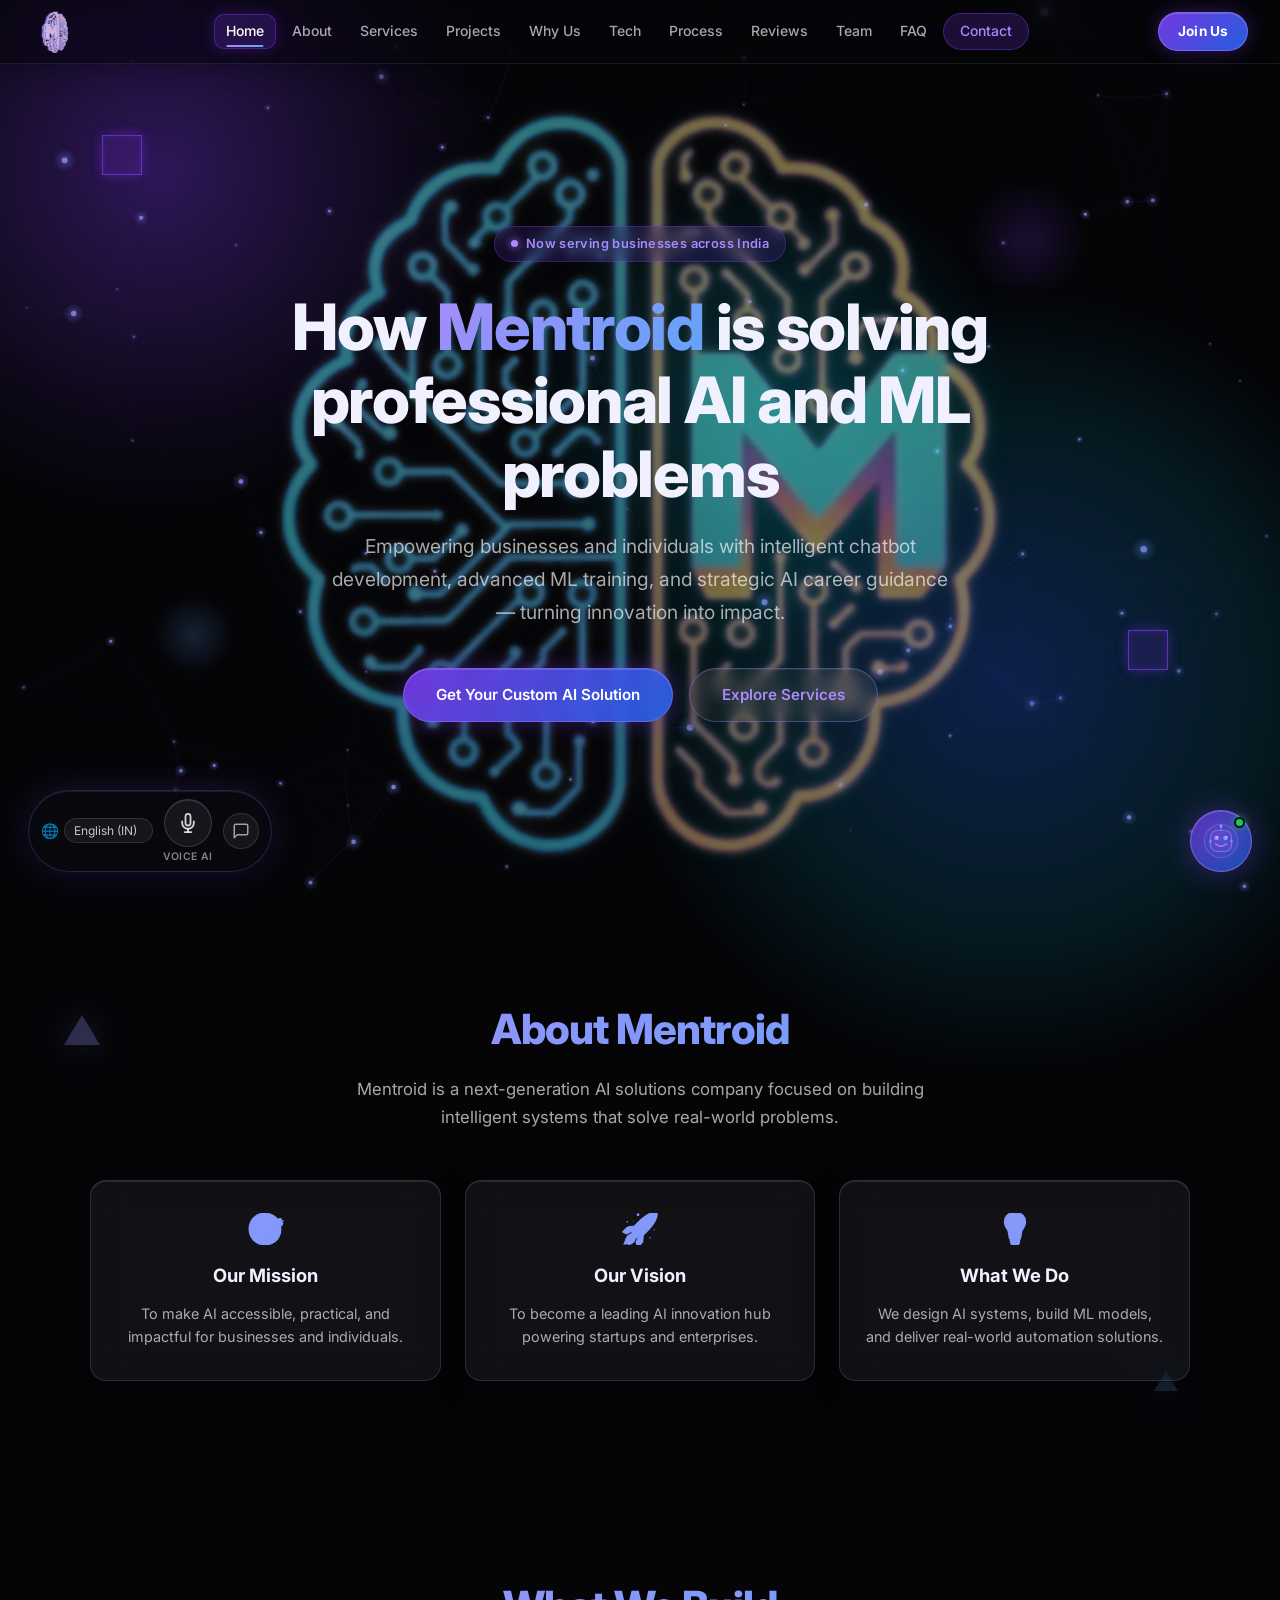
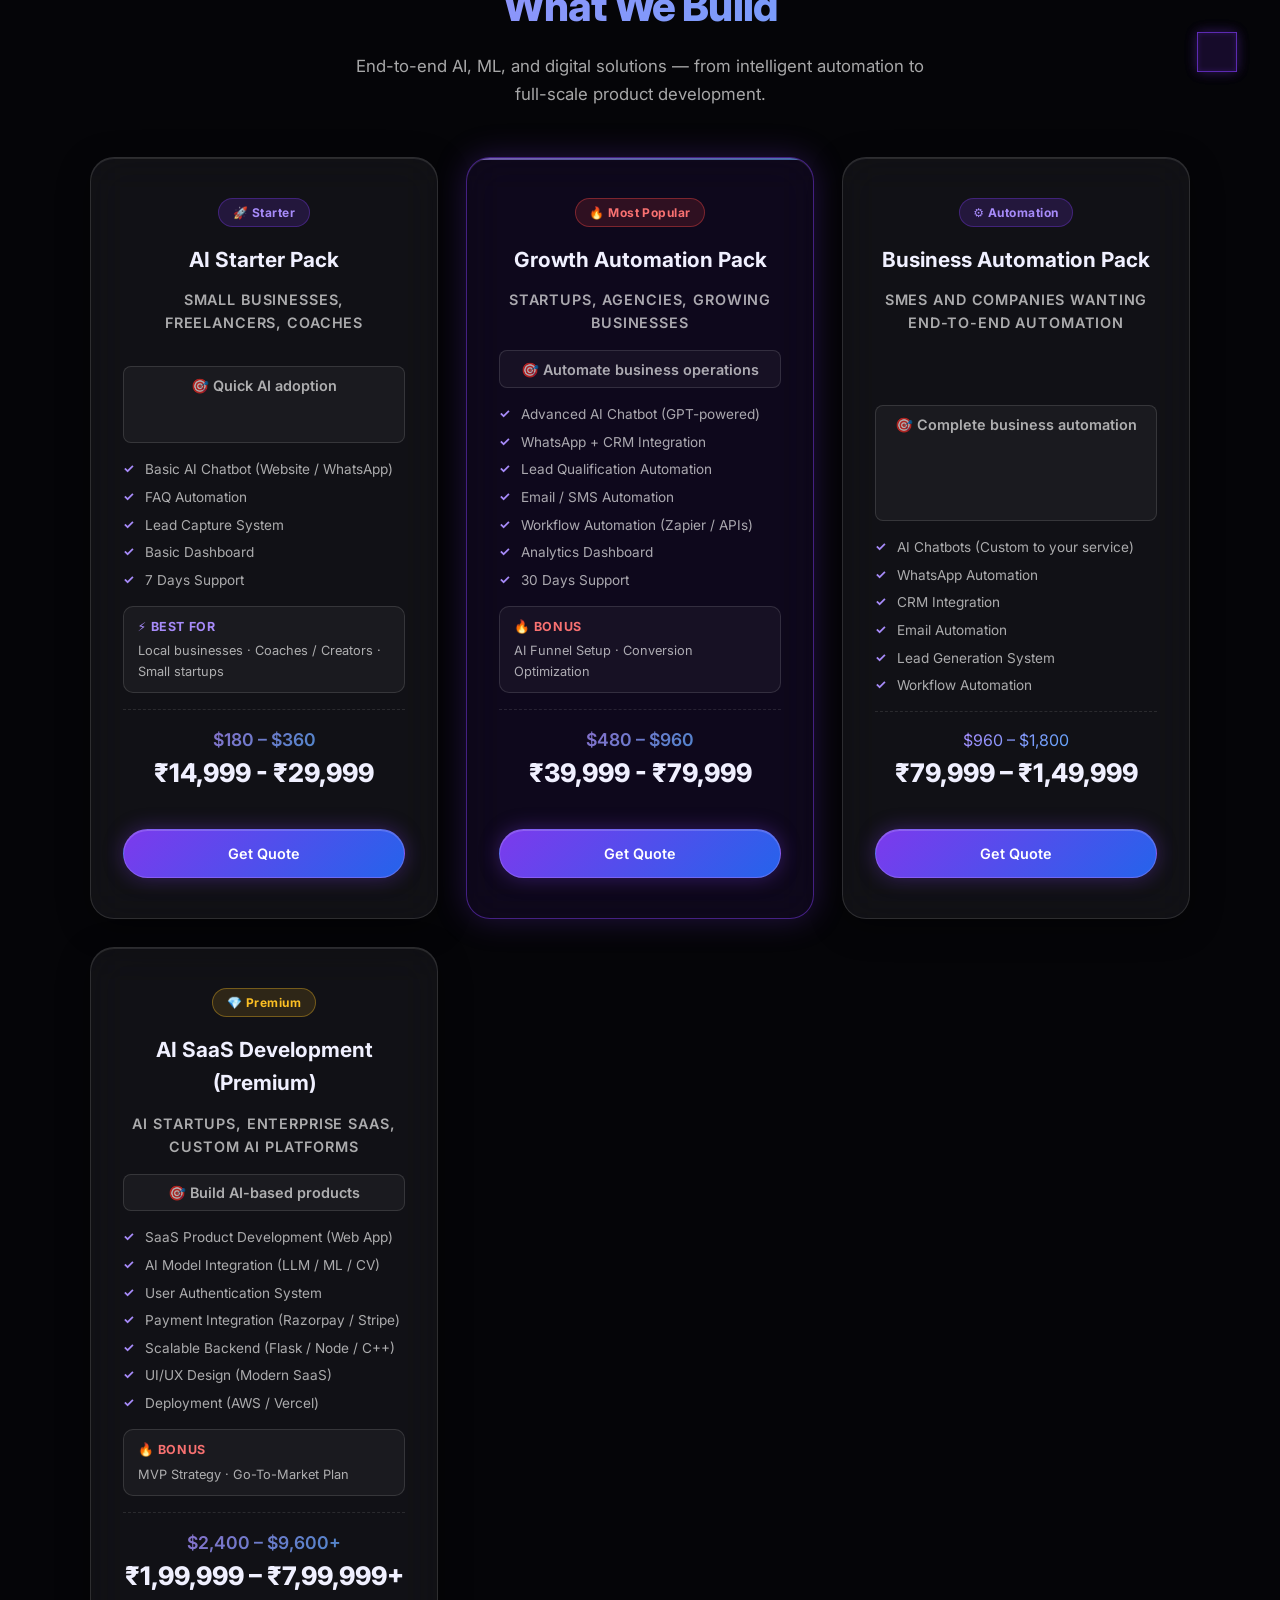
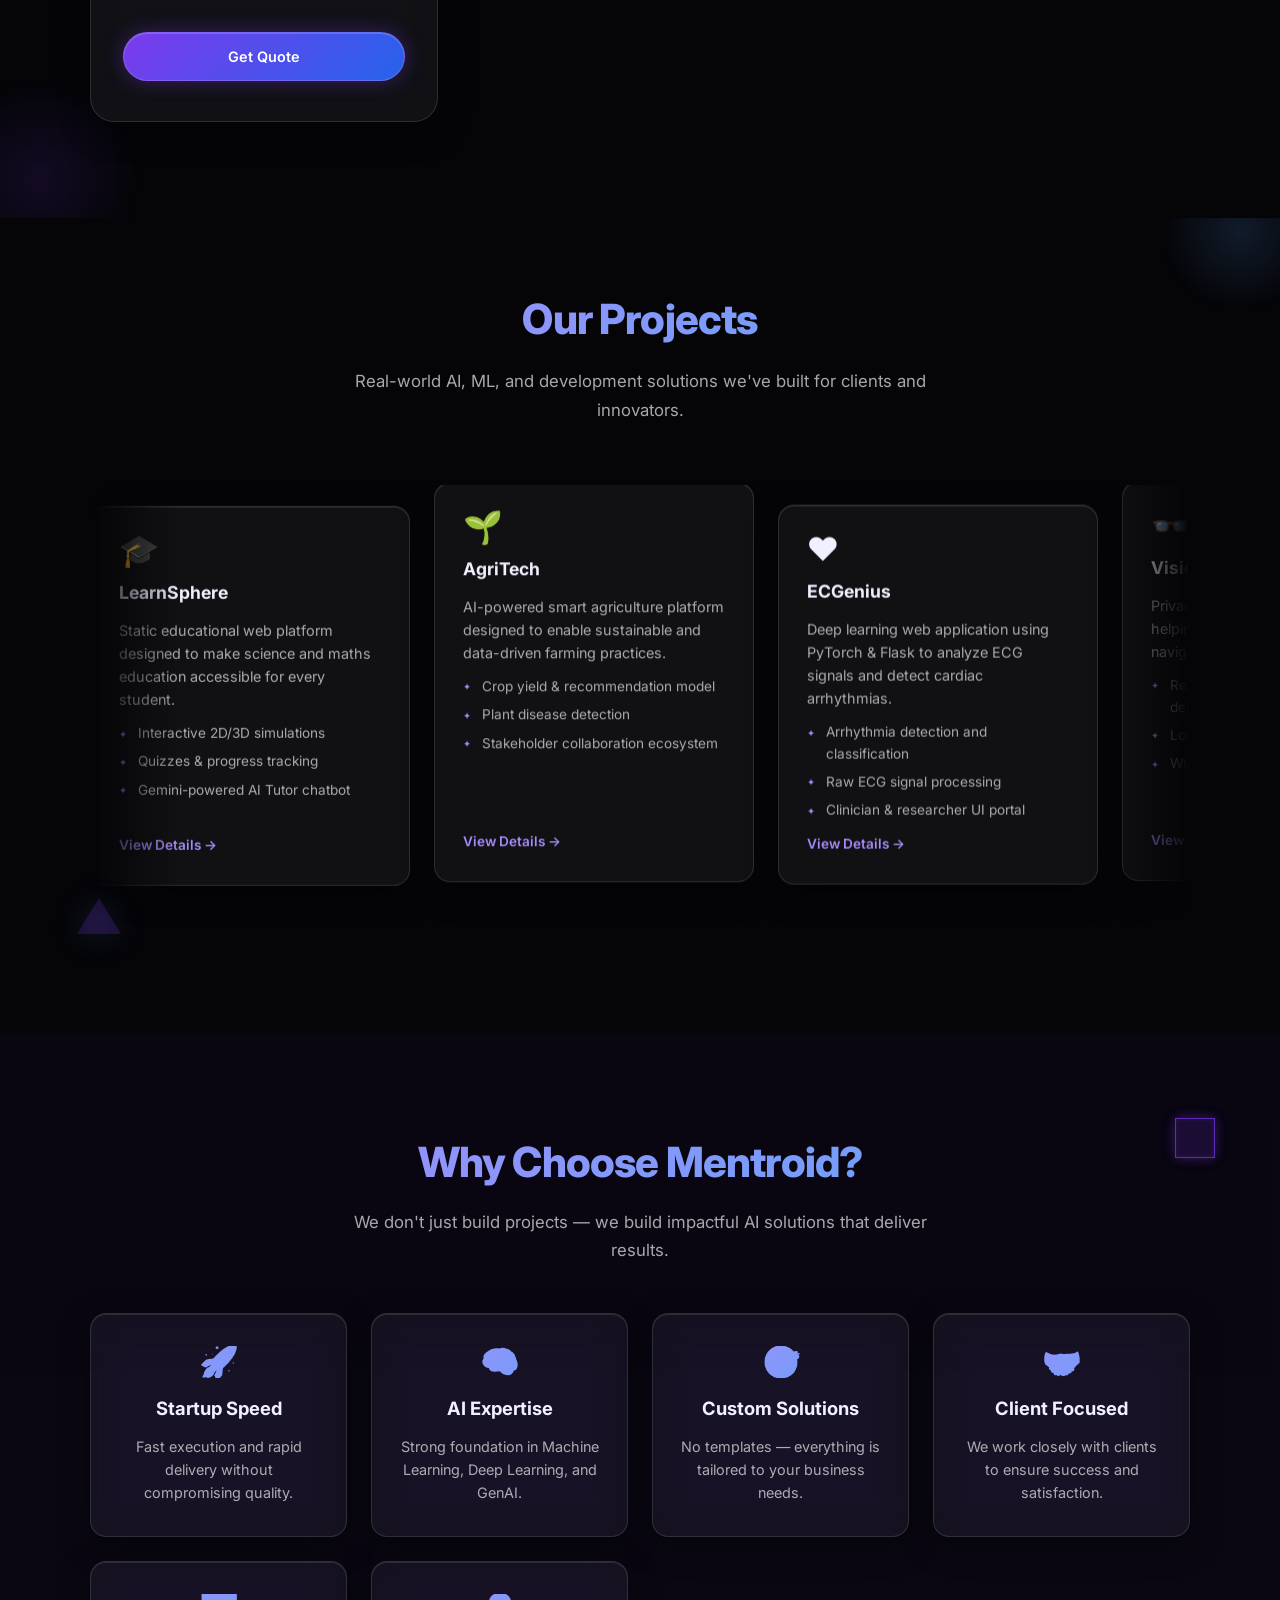
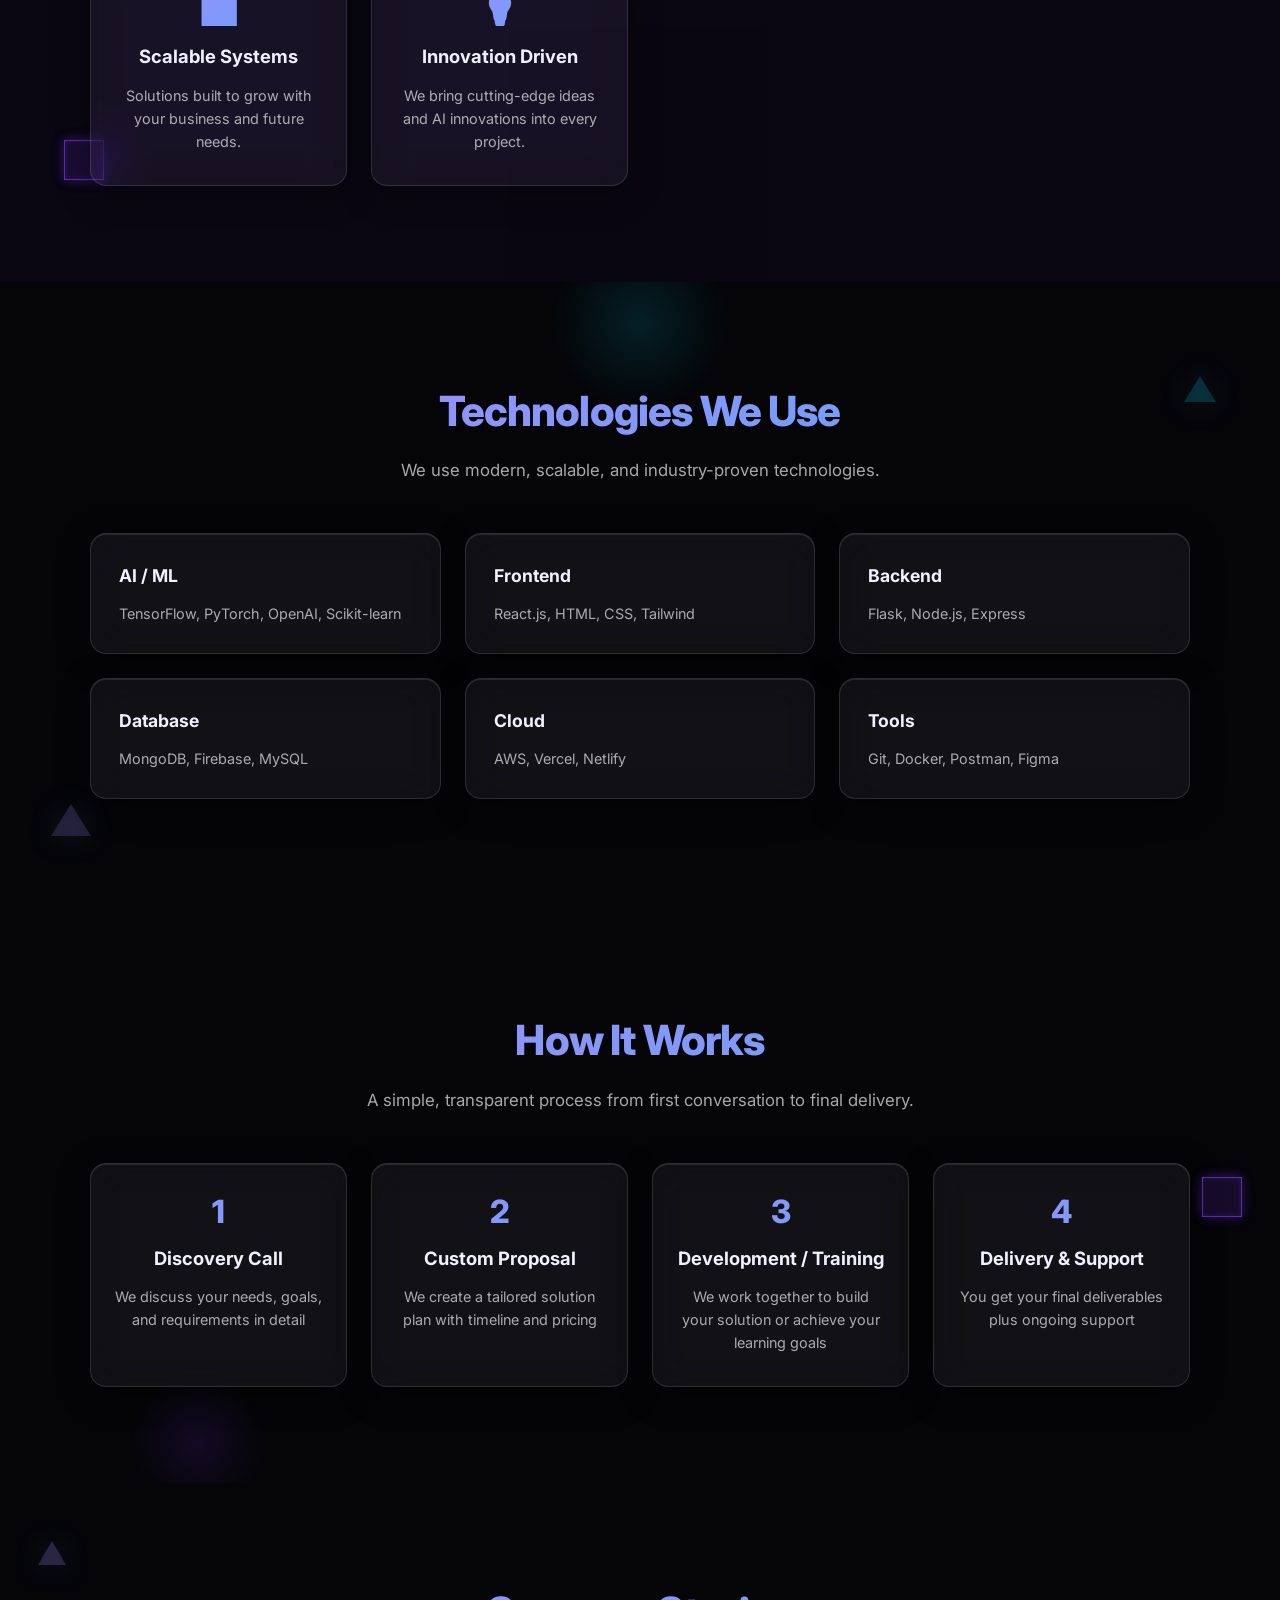
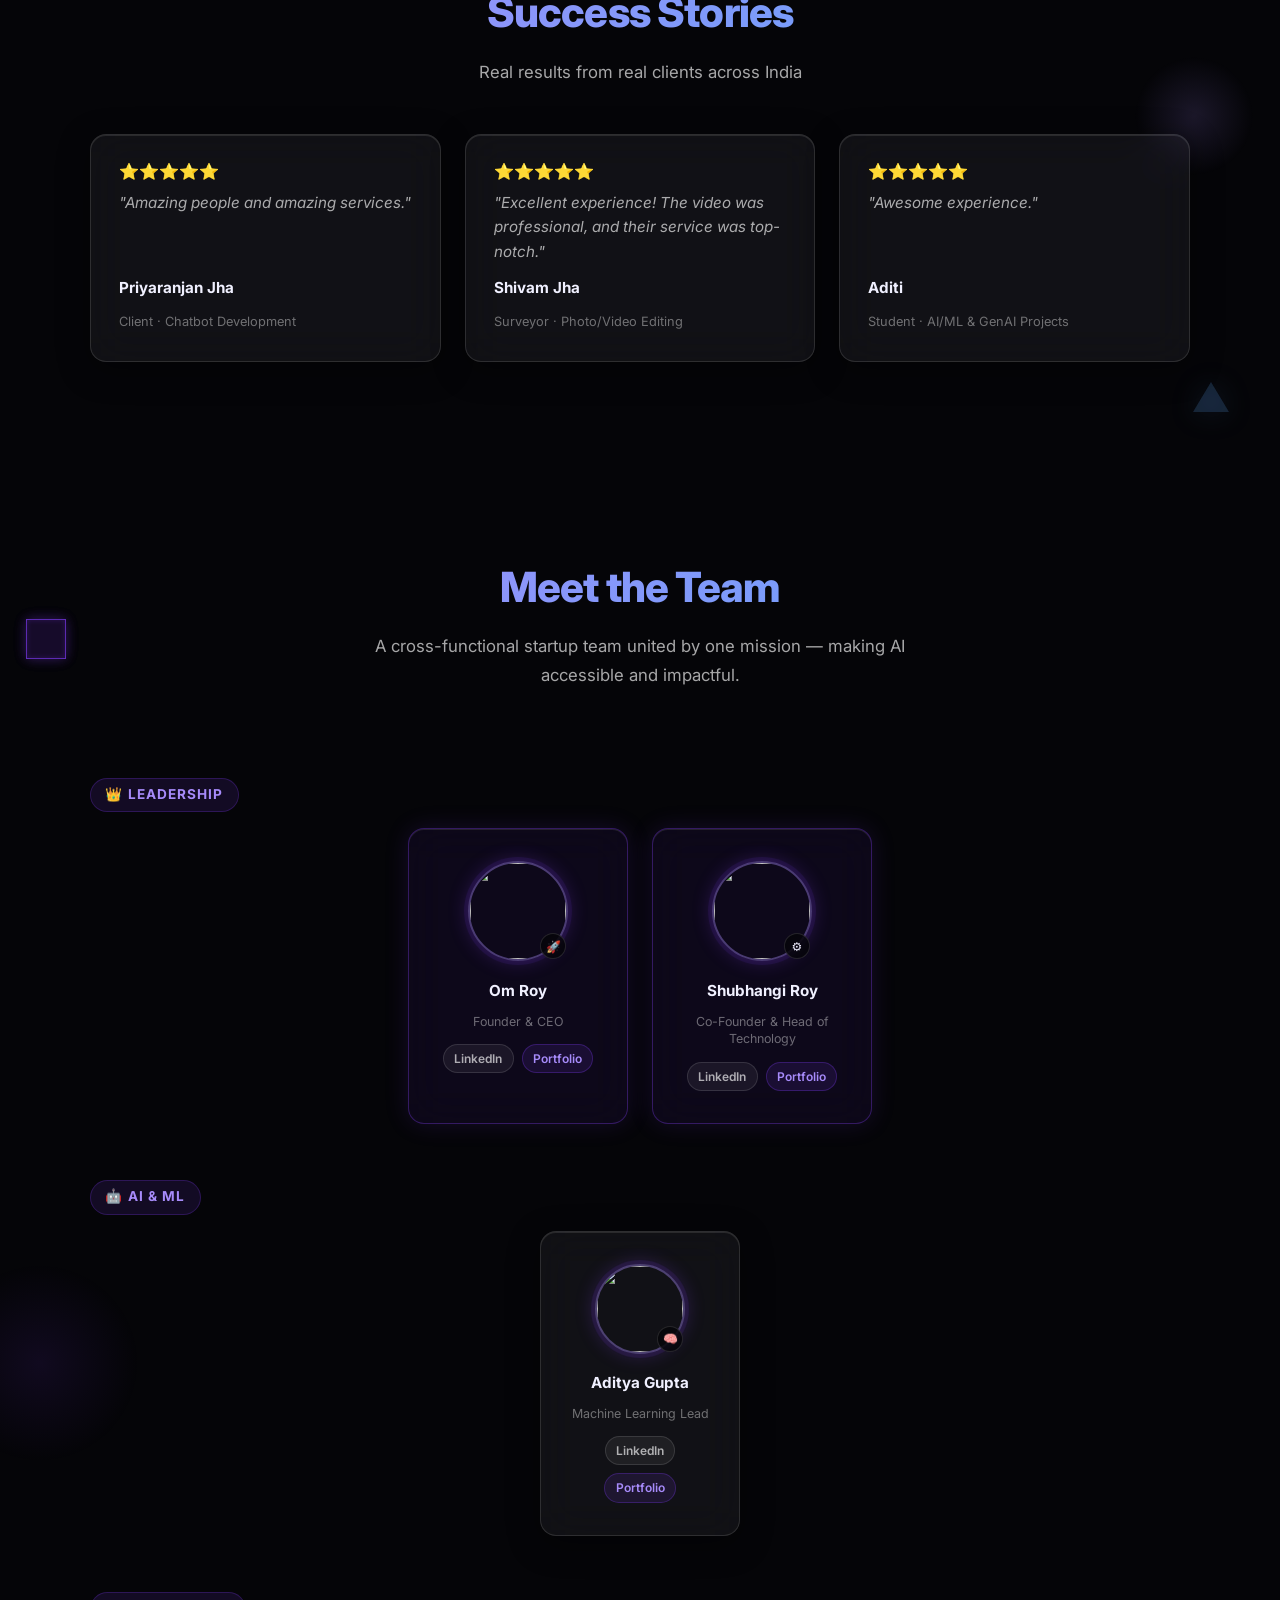
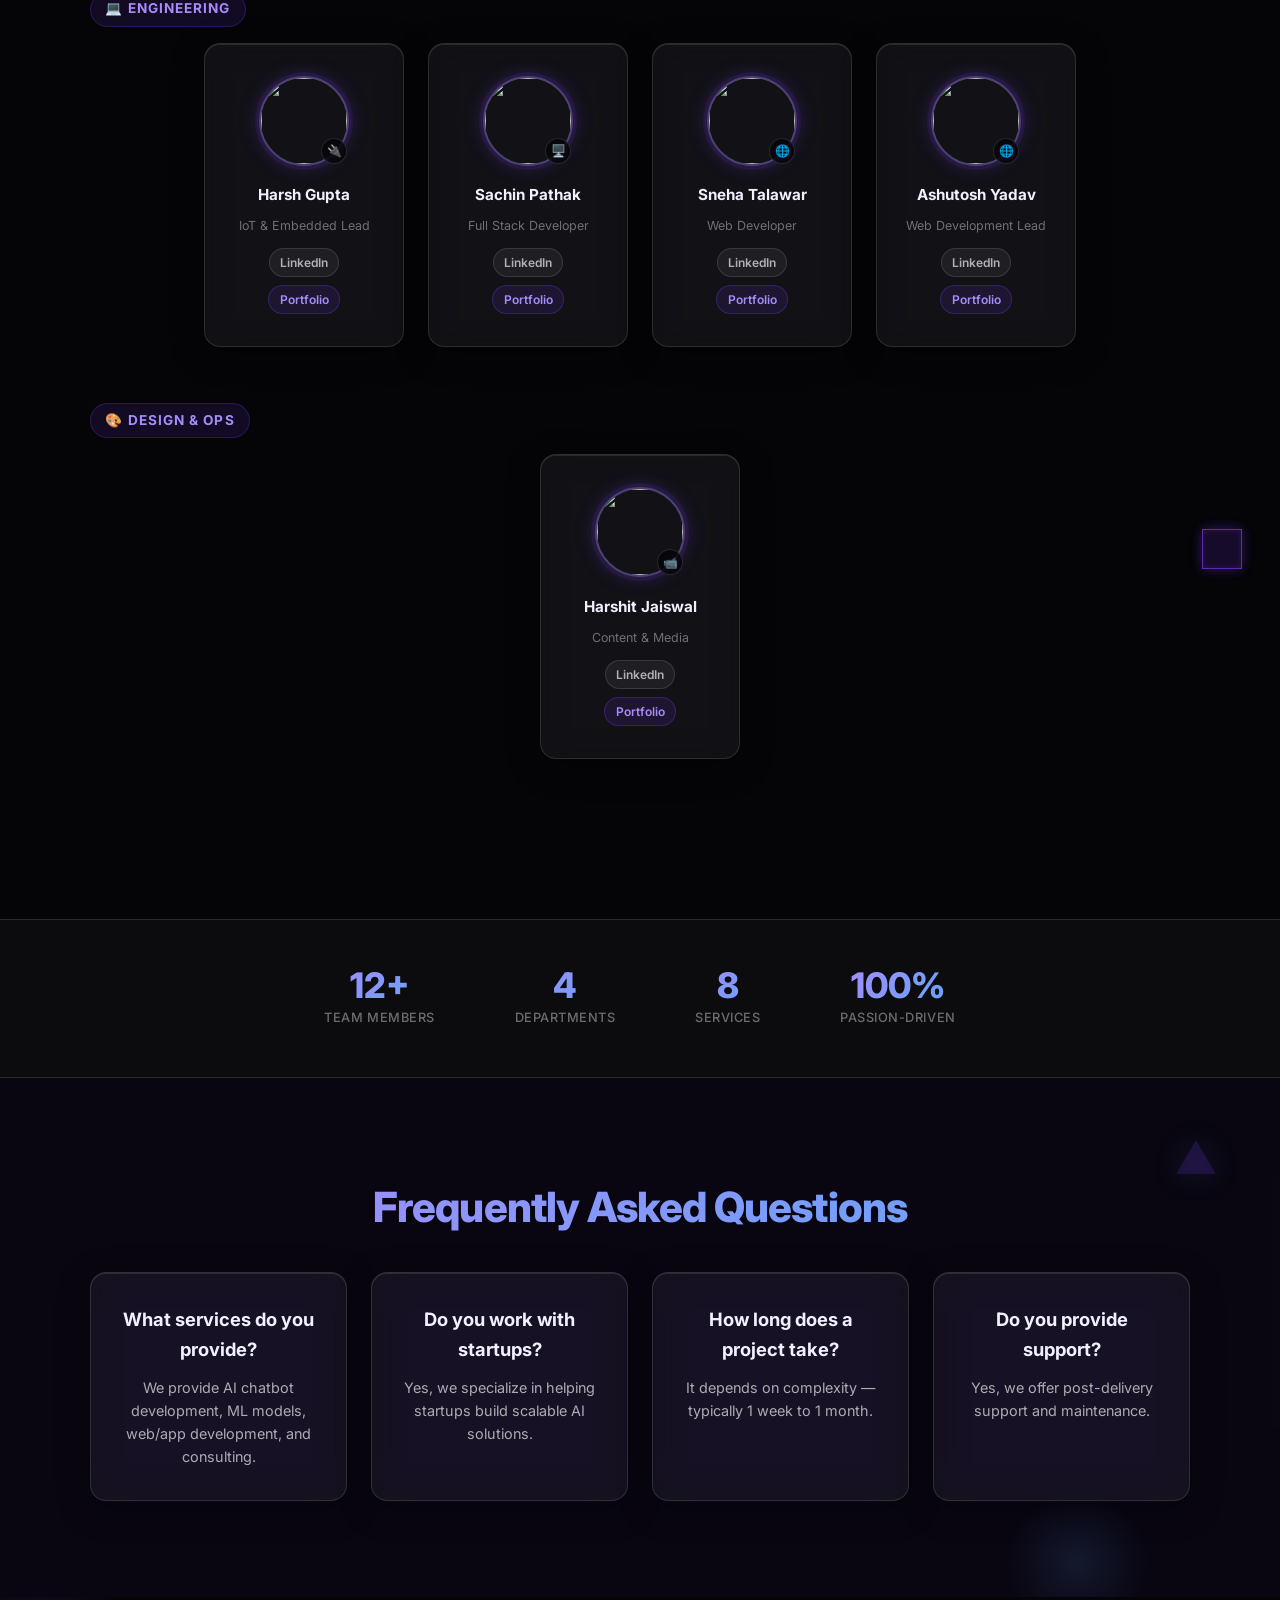
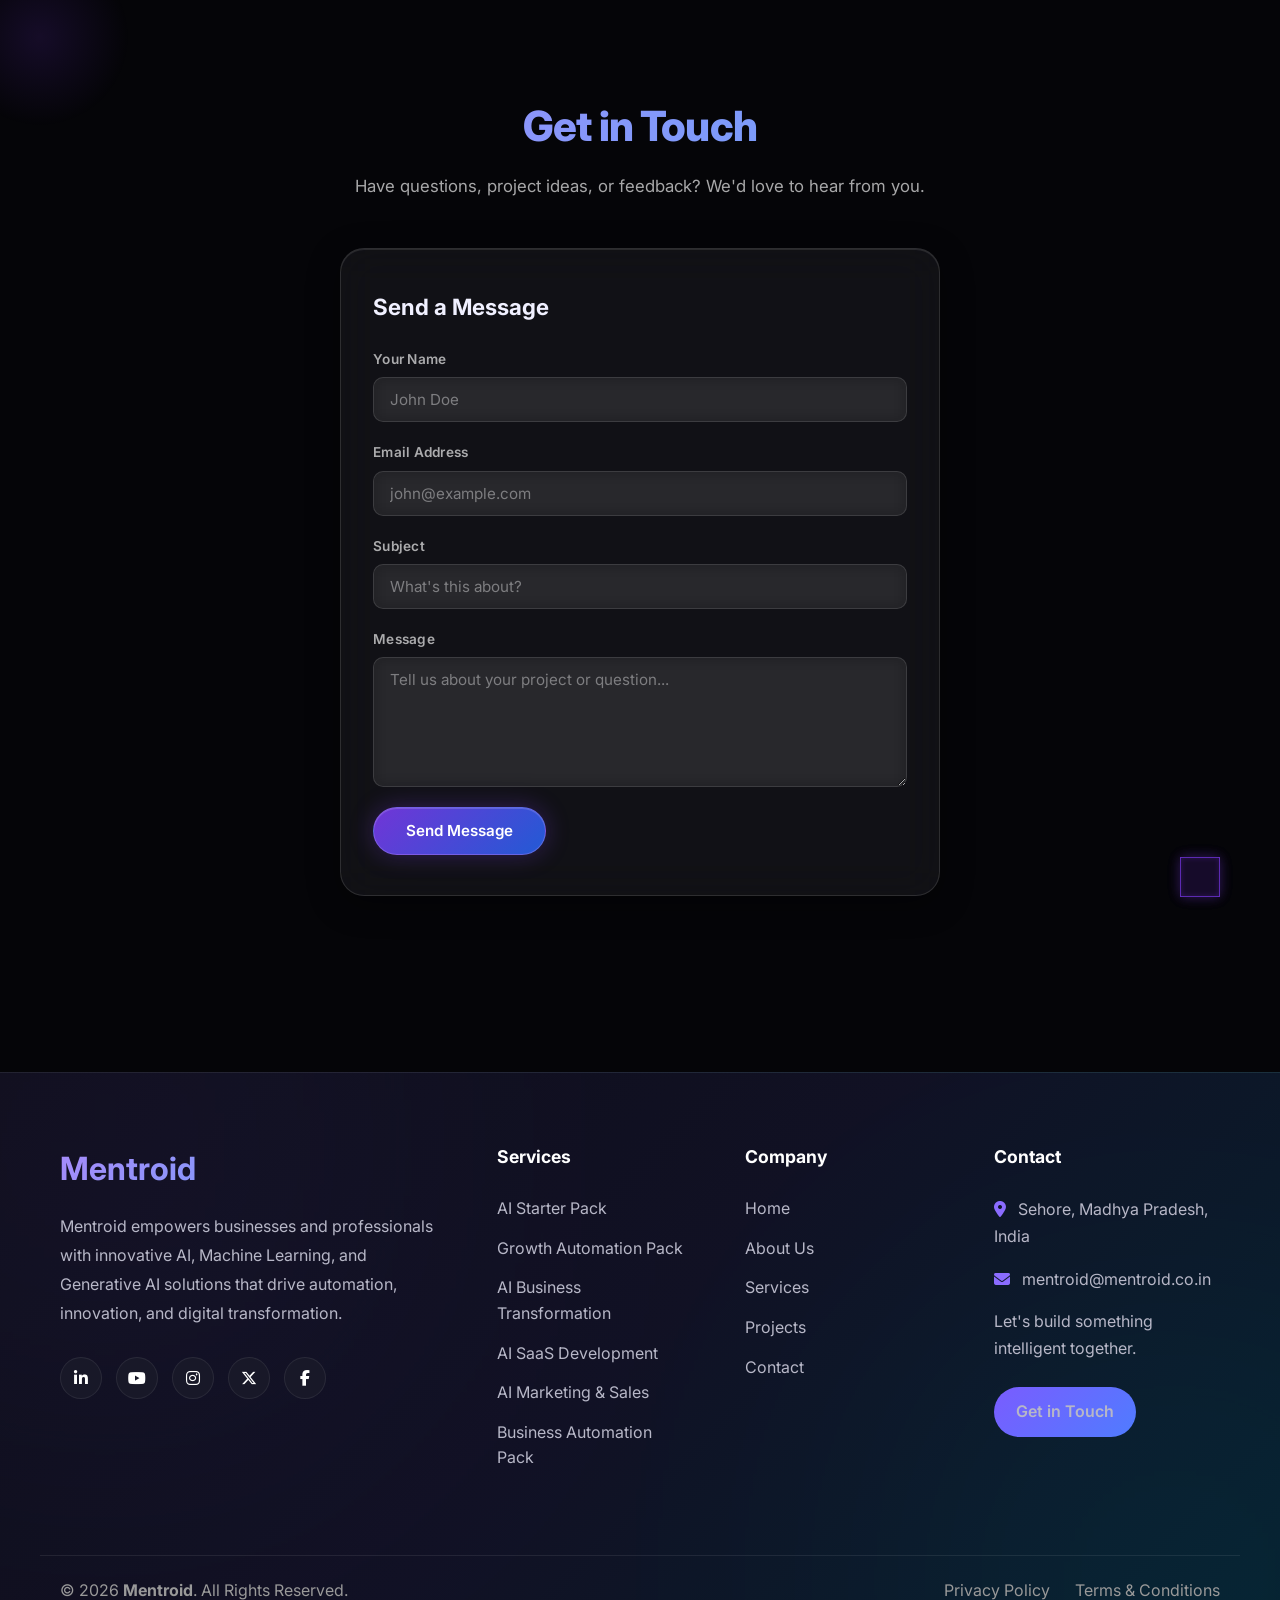
==== commit 5bd76657: "Update index.html" ====
--- a/index.html
+++ b/index.html
@@ -639,32 +639,6 @@
           </div>
         </div>
 
-        <div class="member-card">
-          <div class="avatar-wrap">
-            <img src="https://www.mentroid.co.in/Images/anshika.jpg">
-            <span class="avatar-badge">🤖</span>
-          </div>
-          <p class="member-name">Anshika Singh</p>
-          <p class="member-role">AI Systems Lead</p>
-          <div class="member-links">
-            <a href="https://www.linkedin.com/in/anshika-singh093" target="_blank">LinkedIn</a>
-            <a href="#" class="portfolio">Portfolio</a>
-          </div>
-        </div>
-
-        <div class="member-card">
-          <div class="avatar-wrap">
-            <img src="https://www.mentroid.co.in/Images/aayush.jpg">
-            <span class="avatar-badge">⚡</span>
-          </div>
-          <p class="member-name">Aayush Sinha</p>
-          <p class="member-role">AI Engineer</p>
-          <div class="member-links">
-            <a href="https://www.linkedin.com/in/aayush-sinha-481345230" target="_blank">LinkedIn</a>
-            <a href="https://aayush-sinha.vercel.app/" class="portfolio">Portfolio</a>
-          </div>
-        </div>
-
       </div>
 
       <!-- Engineering -->
